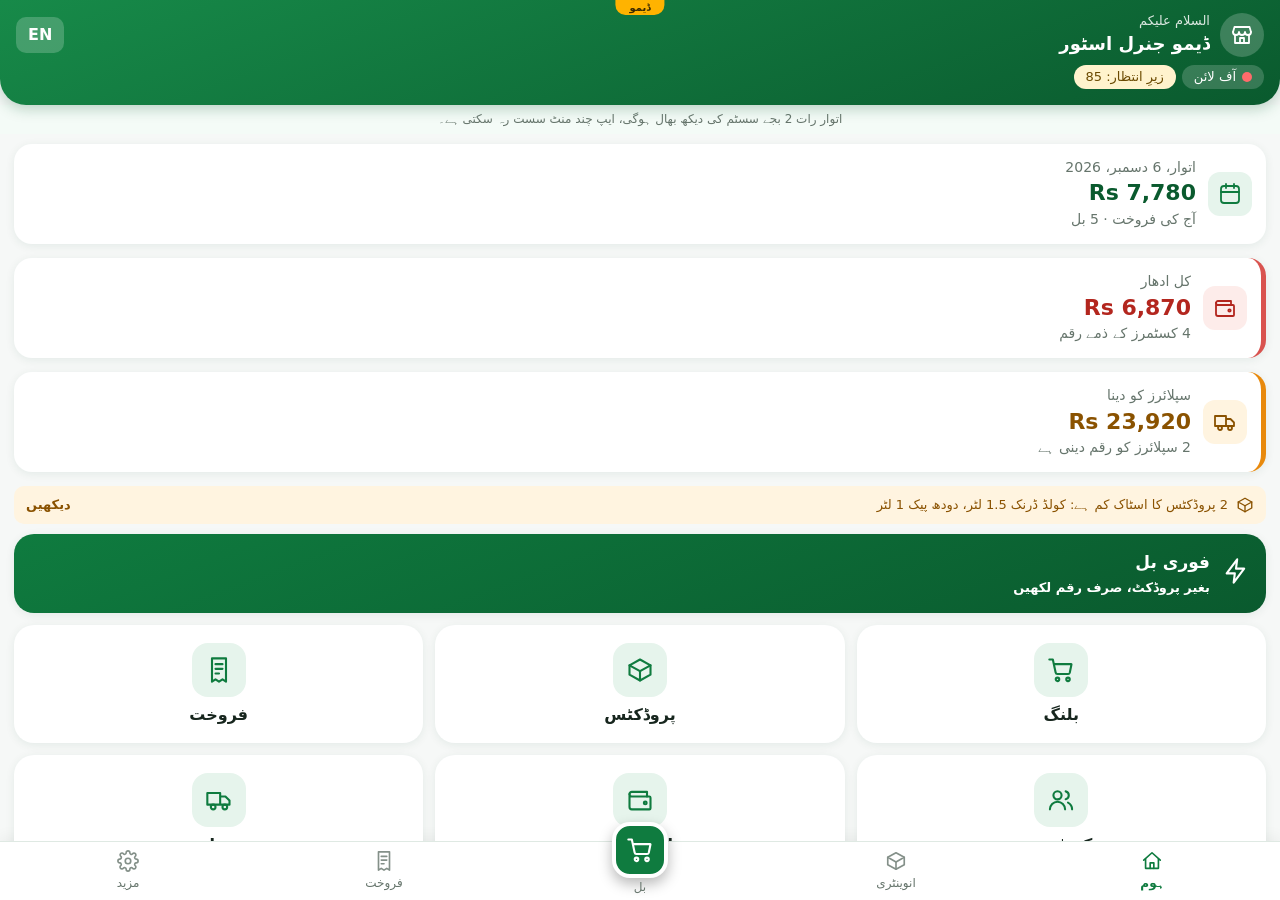
==== Universal-POS-Demo.html @ d466a483 "Upload ZIP files via Universal POS Uploader" ====
<!doctype html>
<html lang="ur" dir="rtl">
<head>
  <meta charset="utf-8">
  <meta name="viewport" content="width=device-width, initial-scale=1, viewport-fit=cover">
  <meta name="theme-color" content="#0f7b3f">
  <title>Universal POS</title>
  <link rel="icon" href="[data-uri]">
  <link rel="apple-touch-icon" href="[data-uri]">
  <style>
:root {
  --g900: #0a5a2e; --g700: #0f7b3f; --g600: #178a49; --g500: #1f9d55; --g200: #cfe9da; --g100: #e6f4ec; --g50: #f4fbf7;
  --text: #17261e; --muted: #66756c; --line: #dfe9e3; --bg: #f6f8f7; --card: #ffffff;
  --warn: #8a5200; --warn-bg: #fff4e0; --err: #b3261e;
  --shadow: 0 2px 10px rgba(15, 80, 45, .08);
}
/* Orange theme: same layout, different palette */
:root[data-theme="orange"] {
  --g900: #8f2d00; --g700: #c23b00; --g600: #d04300; --g500: #ff7a3d; --g200: #ffd2bd; --g100: #ffe9df; --g50: #fff6f1;
  --shadow: 0 2px 10px rgba(180, 60, 0, .10);
}
* { box-sizing: border-box; -webkit-tap-highlight-color: transparent; }
html, body { margin: 0; padding: 0; background: var(--bg); color: var(--text); }
body {
  font-family: system-ui, -apple-system, "Segoe UI", Roboto, "Helvetica Neue", Arial, "Noto Nastaliq Urdu", "Noto Naskh Arabic", sans-serif;
  font-size: 16px; line-height: 1.7; min-height: 100vh;
}
[hidden] { display: none !important; }
button, input, select, textarea { font: inherit; color: inherit; }
input, select, textarea {
  width: 100%; padding: 10px 14px; border: 1.5px solid var(--line); border-radius: 14px; background: #fff; min-height: 48px;
}
input:focus, select:focus, textarea:focus { outline: 0; border-color: var(--g500); box-shadow: 0 0 0 3px var(--g100); }
label { display: block; font-size: 14px; color: var(--muted); margin: 10px 0 4px; }
.btn {
  border: 0; border-radius: 14px; padding: 10px 18px; min-height: 48px; background: var(--g700); color: #fff;
  font-weight: 700; cursor: pointer;
}
.btn:active { background: var(--g900); }
.btn.secondary { background: var(--g100); color: var(--g900); }
.btn.danger { background: #fdecea; color: var(--err); }
.btn.block { width: 100%; }
.btn:disabled { opacity: .5; }
.iconbtn {
  flex: none; width: 48px; height: 48px; border-radius: 14px; border: 1.5px solid var(--line); background: #fff;
  font-size: 20px; cursor: pointer; display: inline-flex; align-items: center; justify-content: center; box-shadow: var(--shadow);
}
.iconbtn.green { background: var(--g700); border-color: var(--g700); color: #fff; }

/* login */
#login { max-width: 420px; margin: 0 auto; padding: 56px 22px; }
#login h1 { color: var(--g900); text-align: center; font-size: 26px; }
.errtext { color: var(--err); font-size: 14px; margin-top: 10px; }

/* shell */
#app { display: flex; flex-direction: column; height: 100vh; height: 100dvh; }
header.top {
  background: linear-gradient(160deg, var(--g600), var(--g900)); color: #fff; padding: 12px 16px 16px;
  border-radius: 0 0 26px 26px; box-shadow: 0 4px 14px rgba(10, 90, 46, .25); position: relative; z-index: 2;
}
.hrow { display: flex; align-items: center; gap: 10px; }
.avatar img { width: 100%; height: 100%; border-radius: 50%; object-fit: cover; display: block; }
.avatar { overflow: hidden; width: 44px; height: 44px; border-radius: 50%; background: rgba(255,255,255,.2); display: flex; align-items: center; justify-content: center; font-size: 22px; flex: none; }
.hinfo { flex: 1; min-width: 0; }
.hello { font-size: 13px; opacity: .85; line-height: 1.4; }
.shop { font-weight: 800; font-size: 18px; overflow: hidden; text-overflow: ellipsis; white-space: nowrap; line-height: 1.5; }
.chips { margin-top: 8px; gap: 6px; flex-wrap: wrap; }
.chip { display: inline-flex; align-items: center; gap: 6px; padding: 1px 12px; border-radius: 999px; font-size: 13px; background: rgba(255,255,255,.18); }
.dot { width: 10px; height: 10px; border-radius: 50%; background: #ff6b6b; display: inline-block; }
.dot.on { background: #7dffa6; }
.chip.pend { background: #fff3cd; color: #6b4a00; }
.chip.fail { background: #fdecea; color: var(--err); }
.langbtn { background: rgba(255,255,255,.2); color: #fff; border: 0; border-radius: 10px; padding: 2px 12px; min-height: 36px; font-weight: 700; }
#syncnote { background: var(--g50); color: var(--muted); font-size: 12px; padding: 4px 16px; text-align: center; }
main { flex: 1; overflow-y: auto; padding: 14px 14px 24px; }

/* bottom nav with raised center button */
nav.bottom { display: flex; align-items: flex-end; background: #fff; border-top: 1px solid var(--line); padding-bottom: env(safe-area-inset-bottom); box-shadow: 0 -4px 14px rgba(0,0,0,.05); }
nav.bottom button { flex: 1; border: 0; background: transparent; padding: 6px 2px 4px; min-height: 58px; color: var(--muted); font-size: 12px; display: flex; flex-direction: column; align-items: center; gap: 0; line-height: 1.5; }
nav.bottom button .ico { line-height: 1; display: flex; align-items: center; justify-content: center; height: 26px; opacity: .8; }
nav.bottom button.active { color: var(--g700); font-weight: 800; }
nav.bottom button.active .ico { opacity: 1; }
nav.bottom button.fab .ico { width: 56px; height: 56px; margin-top: -26px; border-radius: 18px; background: var(--g700); display: flex; align-items: center; justify-content: center; color: #fff; opacity: 1; box-shadow: 0 6px 14px rgba(0,0,0,.28); border: 4px solid #fff; }
nav.bottom button.fab.active .ico { background: var(--g900); }

.card { border-radius: 18px; padding: 12px 14px; margin-bottom: 12px; background: var(--card); box-shadow: var(--shadow); }
.row { display: flex; gap: 8px; align-items: center; }
.row > * { min-width: 0; }
.grow { flex: 1; }
.muted { color: var(--muted); font-size: 14px; }
.price { font-weight: 800; color: var(--g900); }
.warn { background: var(--warn-bg); color: var(--warn); border-radius: 10px; padding: 2px 10px; font-size: 13px; margin-top: 4px; }

/* home */
.today { background: #fff; border-radius: 18px; padding: 12px 14px; box-shadow: var(--shadow); margin: -4px 0 14px; display: flex; align-items: center; gap: 12px; }
.today .cal { width: 44px; height: 44px; border-radius: 12px; background: var(--g100); display: flex; align-items: center; justify-content: center; font-size: 22px; flex: none; }
.today .big { font-size: 22px; font-weight: 800; color: var(--g900); line-height: 1.3; }
.mods { display: grid; grid-template-columns: repeat(2, 1fr); gap: 12px; }
.mod { position: relative; border: 0; background: #fff; border-radius: 20px; padding: 18px 8px 14px; box-shadow: var(--shadow); display: flex; flex-direction: column; align-items: center; gap: 4px; font-weight: 700; color: var(--text); min-height: 112px; }
.mod:active { background: var(--g50); }
.mod .mi { width: 54px; height: 54px; border-radius: 16px; background: var(--g100); display: flex; align-items: center; justify-content: center; font-size: 28px; }
.mod.soon { opacity: .55; }
.mod .soonb { position: absolute; top: 8px; inset-inline-start: 8px; font-size: 11px; background: var(--warn-bg); color: var(--warn); padding: 0 8px; border-radius: 999px; font-weight: 600; }

/* billing: search + product tiles */
.searchbar { display: flex; gap: 8px; margin-bottom: 12px; }
.tiles { display: grid; grid-template-columns: repeat(2, 1fr); gap: 10px; }
@media (min-width: 520px) { .tiles { grid-template-columns: repeat(3, 1fr); } .mods { grid-template-columns: repeat(3, 1fr); } }
.tile { position: relative; background: #fff; border: 2px solid transparent; border-radius: 18px; padding: 12px 12px 10px; box-shadow: var(--shadow); cursor: pointer; min-height: 112px; display: flex; flex-direction: column; gap: 2px; }
.tile.sel { border-color: var(--g500); background: var(--g50); }
.tprice { align-self: flex-start; background: var(--g100); color: var(--g900); font-weight: 800; font-size: 13px; padding: 0 10px; border-radius: 999px; line-height: 1.7; }
.tname { font-weight: 700; margin-top: 4px; line-height: 1.6; word-break: break-word; }
.tstock { font-size: 12px; color: var(--muted); margin-top: auto; }
.tstock.low { color: var(--warn); }
.tstep { display: flex; align-items: center; justify-content: space-between; margin-top: 6px; background: #fff; border-radius: 12px; padding: 2px; }
.tstep button { width: 40px; height: 36px; border: 0; border-radius: 10px; background: var(--g700); color: #fff; font-size: 20px; font-weight: 800; }
.tstep button:last-child { background: #fff; color: var(--g700); border: 1.5px solid var(--g700); }
.tstep span { font-weight: 800; min-width: 28px; text-align: center; }

/* sticky checkout bar */
#billbar { margin: 0 12px 10px; background: var(--g700); color: #fff; border-radius: 18px; padding: 8px 8px 8px 14px; display: flex; align-items: center; gap: 12px; box-shadow: 0 6px 16px rgba(0,0,0,.25); }
#billbar .bb-info { flex: 1; line-height: 1.4; }
#billbar .bb-total { font-size: 20px; font-weight: 800; }
#billbar .btn { background: #fff; color: var(--g900); }

/* checkout sheet */
.line { display: grid; grid-template-columns: 1fr auto; gap: 6px; padding: 10px 0; border-bottom: 1px dashed var(--line); }
.qtybox { display: flex; align-items: center; gap: 4px; }
.qtybox button { width: 40px; height: 40px; border-radius: 12px; border: 0; background: var(--g100); color: var(--g900); font-size: 20px; font-weight: 800; }
.qtybox input { width: 70px; text-align: center; padding: 6px; }
.totals div { display: flex; justify-content: space-between; align-items: center; padding: 3px 0; }
.totals .grand { font-size: 22px; font-weight: 800; color: var(--g900); border-top: 2px solid var(--g700); margin-top: 6px; padding-top: 8px; }

/* lists */
#prod-list .card, #sales-list .card { cursor: pointer; }

/* modal */
#modal { position: fixed; inset: 0; background: rgba(0,0,0,.45); display: flex; align-items: flex-end; justify-content: center; z-index: 50; }
#modal .sheet { background: #fff; width: 100%; max-width: 560px; max-height: 92vh; overflow-y: auto; border-radius: 24px 24px 0 0; padding: 16px 16px 22px; }
#modal h2 { margin: 0 0 6px; font-size: 19px; color: var(--g900); }
#toast { position: fixed; bottom: 90px; left: 50%; transform: translateX(-50%); background: #222; color: #fff; padding: 8px 16px; border-radius: 12px; z-index: 80; max-width: 90%; font-size: 14px; }
video#scanvideo { width: 100%; border-radius: 14px; background: #000; display: block; }
.scanwrap { position: relative; }
.scanframe { position: absolute; inset: 18% 10%; border: 3px solid rgba(255,255,255,.9); border-radius: 14px; box-shadow: 0 0 0 999px rgba(0,0,0,.35); pointer-events: none; overflow: hidden; }
.scanline { position: absolute; left: 0; right: 0; height: 2px; background: #ff3b30; top: 50%; animation: scanmove 1.6s ease-in-out infinite alternate; }
@keyframes scanmove { from { top: 12%; } to { top: 88%; } }

/* receipt */
.receipt { font-family: "Courier New", monospace, sans-serif; font-size: 13px; line-height: 1.5; direction: ltr; text-align: left; border: 1px dashed var(--line); padding: 10px; border-radius: 10px; }
.receipt .c { text-align: center; }
.receipt table { width: 100%; border-collapse: collapse; }
.receipt td { padding: 1px 0; vertical-align: top; }
.receipt td.r { text-align: right; white-space: nowrap; }
.receipt hr { border: 0; border-top: 1px dashed #000; margin: 6px 0; }
#receipt-print { display: none; }
@media print {
  body.printing > *:not(#receipt-print) { display: none !important; }
  body.printing #receipt-print { display: block !important; }
  #receipt-print .receipt { border: 0; padding: 0; width: var(--paper, 58mm); margin: 0; }
  @page { margin: 2mm; }
}

/* ───── SVG icons (replace emoji) ───── */
svg.ic { width: 1.2em; height: 1.2em; fill: none; stroke: currentColor; stroke-width: 1.8; stroke-linecap: round; stroke-linejoin: round; vertical-align: -0.22em; flex: none; }
.avatar svg.ic, .mod .mi svg.ic, .today .cal svg.ic, .iconbtn svg.ic, .udic svg.ic { vertical-align: middle; }
.mod .mi { color: var(--g700); }
.today .cal { color: var(--g700); }
.avatar { color: #fff; }
.iconbtn { color: var(--g900); }
.iconbtn.green { color: #fff; }
.btn svg.ic { vertical-align: -0.28em; }
.btn.lnk { text-decoration: none; display: inline-flex; align-items: center; justify-content: center; gap: 4px; }
.btn.sm { min-height: 34px; padding: 2px 12px; font-size: 14px; display: inline-flex; align-items: center; }
.tstep button { display: flex; align-items: center; justify-content: center; }
.qtybox button { display: flex; align-items: center; justify-content: center; }
.langbtn { cursor: pointer; }

/* ───── Customers & udhaar ───── */
.udcard { background: #fff; border-radius: 18px; padding: 12px 14px; box-shadow: var(--shadow); margin: 0 0 14px; display: flex; align-items: center; gap: 12px; border-inline-start: 5px solid #d9534f; }
.udcard .udic { width: 44px; height: 44px; border-radius: 12px; background: #fdecea; color: var(--err); display: flex; align-items: center; justify-content: center; flex: none; }
.udcard .big { font-size: 22px; font-weight: 800; color: var(--err); line-height: 1.3; }
.custcard { display: flex; align-items: center; gap: 10px; cursor: pointer; }
.custcard:active { background: var(--g50); }
.avatar.sm { width: 40px; height: 40px; background: var(--g600); flex: none; }
.bal { font-weight: 800; font-size: 14px; padding: 1px 12px; border-radius: 999px; white-space: nowrap; }
.bal.owe { background: #fdecea; color: var(--err); }
.bal.adv { background: var(--g100); color: var(--g900); }
.bal.zero { background: #eef1ef; color: var(--muted); font-weight: 600; }
.balbox { display: flex; justify-content: space-between; align-items: center; background: var(--g50); border-radius: 16px; padding: 8px 16px; margin: 10px 0; font-size: 18px; }
.balbox b { font-size: 24px; color: var(--g900); }
.balbox.owe { background: #fdecea; } .balbox.owe b { color: var(--err); }
.lrow { display: flex; align-items: center; gap: 10px; padding: 9px 0; border-bottom: 1px dashed var(--line); }
.lrow[data-sale] { cursor: pointer; }
.lrow .lic { width: 34px; height: 34px; border-radius: 10px; background: var(--g100); color: var(--g900); display: flex; align-items: center; justify-content: center; flex: none; }
.lrow.receipt .lic { background: #e4f6ea; color: #14803d; }
.lrow.charge .lic, .lrow.sale .lic { background: #fdecea; color: var(--err); }
.lrow .lamt { text-align: end; white-space: nowrap; }
.lrow.receipt .lamt b { color: #14803d; }
.lrow.charge .lamt b, .lrow.sale .lamt b { color: var(--err); }
.custrow { display: flex; align-items: center; gap: 10px; background: var(--g50); border: 1.5px solid var(--g200); border-radius: 14px; padding: 6px 10px; margin-bottom: 8px; cursor: pointer; }
.custrow .lic { color: var(--g700); display: flex; }
.owe-t { color: var(--err); font-weight: 700; }

/* demo ribbon */
.demo-ribbon { position: fixed; top: 0; left: 50%; transform: translateX(-50%); z-index: 90; background: #ffb300; color: #3b2a00; font-size: 10px; font-weight: 800; padding: 0 14px; border-radius: 0 0 10px 10px; line-height: 1.5; pointer-events: none; }

/* ───── Purchases & suppliers ───── */
.seg { display: flex; background: var(--g100); border-radius: 14px; padding: 4px; margin-bottom: 12px; gap: 4px; }
.seg button { flex: 1; border: 0; background: transparent; border-radius: 11px; min-height: 42px; font-weight: 700; color: var(--g900); display: flex; align-items: center; justify-content: center; gap: 6px; }
.seg button.on { background: #fff; box-shadow: var(--shadow); color: var(--g700); }
.udcard.pay { border-inline-start-color: #e8890c; }
.udcard.pay .udic { background: var(--warn-bg); color: var(--warn); }
.udcard.pay .big { color: var(--warn); }
.lrow.payment .lic { background: #e4f6ea; color: #14803d; }
.lrow.payment .lamt b { color: #14803d; }
.lrow.purchase .lic { background: #fdecea; color: var(--err); }
.lrow.purchase .lamt b { color: var(--err); }
.lrow[data-pur] { cursor: pointer; }

/* ───── Super Admin ───── */
:root[data-theme="admin"] { --g900: #1c2541; --g700: #2e4a8f; --g600: #3b5cb0; --g500: #4f74d0; --g200: #cdd8f2; --g100: #e5ebfa; --g50: #f3f6fd; --bg: #f4f6fa; --shadow: 0 2px 10px rgba(28, 37, 65, .10); }
:root[data-theme="admin"] header.top { box-shadow: 0 4px 14px rgba(28, 37, 65, .28); }
#sa { display: flex; flex-direction: column; height: 100vh; height: 100dvh; }
.st { display: inline-block; padding: 0 12px; border-radius: 999px; font-size: 13px; font-weight: 800; white-space: nowrap; background: #e4f6ea; color: #14803d; }
.st.trial { background: var(--warn-bg); color: var(--warn); } .st.expired, .st.suspended { background: #fdecea; color: var(--err); } .st.archived { background: #eef1ef; color: var(--muted); }
.sa-chips { display: flex; gap: 6px; overflow-x: auto; margin-bottom: 10px; padding-bottom: 2px; }
.sa-chip { flex: none; border: 1.5px solid var(--line); background: #fff; border-radius: 999px; padding: 0 14px; min-height: 38px; font-weight: 700; color: var(--muted); cursor: pointer; }
.sa-chip.on { background: var(--g700); border-color: var(--g700); color: #fff; }
.sa-stats { display: grid; grid-template-columns: repeat(2, 1fr); gap: 12px; margin-bottom: 14px; }
.sa-kpis { display: grid; grid-template-columns: repeat(3, 1fr); gap: 8px; margin: 10px 0; }
.sa-kpis div { background: var(--g50); border-radius: 14px; padding: 6px 4px; text-align: center; display: flex; flex-direction: column; line-height: 1.5; }
.sa-kpis b { font-size: 17px; color: var(--g900); } .sa-kpis span { font-size: 12px; color: var(--muted); }
.sa-bars { display: flex; align-items: flex-end; gap: 8px; height: 130px; margin-top: 8px; }
.sa-bars > div { flex: 1; display: flex; flex-direction: column; align-items: center; justify-content: flex-end; height: 100%; font-size: 11px; color: var(--muted); line-height: 1.5; }
.sa-bars i { display: block; width: 100%; background: var(--g500); border-radius: 8px 8px 4px 4px; }
.sa-sec { font-weight: 800; color: var(--g900); margin: 2px 0 6px; }

/* ───── Premium receipt / invoice / report print ───── */
.rcwrap { background: #e9edeb; padding: 16px 12px 22px; border-radius: 16px; }
.rc { background: #fff; color: #111; font-size: 13px; line-height: 1.8; padding: 16px 14px 14px; position: relative; box-shadow: 0 6px 18px rgba(0, 0, 0, .14); max-width: 340px; margin: 0 auto; -webkit-print-color-adjust: exact; print-color-adjust: exact; }
.rc::after { content: ""; position: absolute; left: 0; right: 0; bottom: -8px; height: 8px; background: linear-gradient(-45deg, transparent 6px, #fff 0), linear-gradient(45deg, transparent 6px, #fff 0); background-size: 12px 12px; background-position: left bottom; }
.rc .num { direction: ltr; unicode-bidi: isolate; white-space: nowrap; font-variant-numeric: tabular-nums; display: inline-block; }
.rc .hd { text-align: center; } .rc .shopname { font-size: 20px; font-weight: 800; line-height: 1.6; letter-spacing: .2px; }
.rc .sub { font-size: 12px; color: #444; line-height: 1.7; } .rc .sub.c { text-align: center; }
.rc .doc { display: inline-block; margin-top: 6px; padding: 0 16px; border: 1.5px solid #111; border-radius: 999px; font-size: 12px; font-weight: 800; letter-spacing: 1.2px; }
.rc .sep { border: 0; border-top: 1.5px dashed #333; margin: 9px 0; }
.rc .kv { display: flex; justify-content: space-between; gap: 10px; align-items: baseline; } .rc .kv span { color: #444; } .rc .meta .kv { font-size: 12px; }
.rc .it { display: flex; justify-content: space-between; gap: 10px; margin-top: 4px; } .rc .it .n { font-weight: 700; line-height: 1.8; }
.rc .q { font-size: 12px; color: #555; margin-bottom: 2px; }
.rc .grand { display: flex; justify-content: space-between; align-items: center; border: 2px solid #111; border-radius: 8px; padding: 2px 12px; margin: 8px 0; font-size: 19px; font-weight: 800; background: #f3f3f3; }
.rc .dueline b { color: #b3261e; }
.rc .stampwrap { text-align: center; margin: 10px 0 2px; }
.rc .stamp { display: inline-block; padding: 0 18px; border: 2.5px solid; border-radius: 8px; font-weight: 800; letter-spacing: 1.5px; transform: rotate(-3deg); font-size: 15px; }
.rc .stamp.paid { color: #14803d; } .rc .stamp.owe { color: #b3261e; }
.rc .thanks { text-align: center; font-weight: 700; margin-top: 8px; } .rc .pw { color: #888; font-size: 10px; margin-top: 2px; letter-spacing: .4px; }
/* A4 invoice / report */
.rc.a4 { max-width: none; font-size: 14px; padding: 22px 20px; border-top: 7px solid var(--g700); }
.rc.a4 .hd { display: flex; justify-content: space-between; align-items: flex-start; gap: 16px; text-align: start; }
.rc.a4 .shopname { font-size: 26px; } .rc.a4 .doc { background: var(--g700); color: #fff; border: 0; padding: 4px 18px; font-size: 14px; }
.rc.a4 .sep { border-top: 1px solid #d5dbd8; }
.rc.a4 .meta { display: grid; grid-template-columns: repeat(auto-fit, minmax(190px, 1fr)); gap: 0 26px; }
.rc.a4 .rt { width: 100%; border-collapse: collapse; margin: 10px 0; }
.rc.a4 .rt th { background: var(--g900); color: #fff; padding: 4px 10px; font-weight: 700; text-align: start; font-size: 13px; }
.rc.a4 .rt td { padding: 4px 10px; border-bottom: 1px solid #e3e8e5; }
.rc.a4 .rt tr.strong td { font-weight: 800; background: #f4f6f5; } .rc.a4 .rt tr.grandrow td { background: var(--g700); color: #fff; font-size: 16px; }
.rc.a4 .rt td.num:last-child, .rc.a4 .rt th:last-child { text-align: end; }
.rc.a4 .sumbox { width: 46%; margin-inline-start: auto; } .rc.a4 .sec { font-weight: 800; color: var(--g900); margin-top: 14px; font-size: 15px; }
@media print {
  #receipt-print .rc { box-shadow: none; max-width: none; width: var(--paper, 58mm); margin: 0; padding: 0 1mm; }
  #receipt-print .rc.a4 { width: 100%; padding: 4mm 0 0; } #receipt-print .rc::after { display: none; }
}
.rc td.num, .rc th.num { display: table-cell; }
.rc.a4 .sumbox { min-width: 250px; }
.totals .grand.neg { color: var(--err); border-top-color: var(--err); }

/* In-app help (help.js) */
/* Settings sections (collapsible) */
.sset { background: var(--card); border: 1px solid var(--line); border-radius: 16px; margin-bottom: 10px; overflow: hidden; }
.sset summary { padding: 14px 16px; font-weight: 700; cursor: pointer; list-style: none; min-height: 52px; display: flex; align-items: center; gap: 10px; }
.sset summary::-webkit-details-marker { display: none; }
.sset summary::after { content: '▾'; color: var(--muted, #6b7280); transition: transform .15s; }
.sset[open] summary { border-bottom: 1px solid var(--line); color: var(--g700); }
.sset[open] summary::after { transform: rotate(180deg); }
.sset .sbody { padding: 6px 16px 14px; }
.help details { background: var(--card); border: 1px solid var(--line); border-radius: 14px; margin-bottom: 8px; overflow: hidden; }
.help summary { padding: 13px 14px; font-weight: 700; cursor: pointer; list-style: none; min-height: 44px; display: flex; align-items: center; }
.help summary::-webkit-details-marker { display: none; }
.help details[open] summary { border-bottom: 1px solid var(--line); color: var(--g700); }
.help ul { margin: 0; padding: 10px 28px 12px 16px; line-height: 1.8; font-size: 15px; }
.help li { margin-bottom: 6px; }

/* password field with show/hide eye */
.pwwrap { position: relative; }
.pwwrap input { padding-right: 48px; }
.pwwrap .eye { position: absolute; right: 4px; top: 0; bottom: 0; width: 44px; display: flex; align-items: center; justify-content: center;
  background: none; border: 0; color: var(--muted, #6b7280); cursor: pointer; padding: 0; min-height: 0; }

/* Bill verification QR (verification only) */
.rc .qrbox { text-align: center; margin: 0 auto 6px; line-height: 1.5; }
.rc .qrbox .qrsvg { display: block; margin: 0 auto; width: 120px; height: 120px; max-width: 100%; }
.rc .qrcap { font-size: 11px; font-weight: 700; } .rc .qrcode { font-size: 11px; letter-spacing: 1px; font-weight: 800; }
.rc .qrnote { font-size: 10px; color: #666; }
.rc.a4 .hd .hi { flex: 1; } .rc.a4 .hd .doc { align-self: flex-start; margin-top: 0; }
.rc.a4 .qrbox { flex: none; margin: 0; } .rc.a4 .qrbox .qrsvg { width: 104px; height: 104px; }
@media print {
  #receipt-print .rc .qrbox .qrsvg { width: calc(var(--paper, 58mm) * .5); height: calc(var(--paper, 58mm) * .5); }
  #receipt-print .rc.a4 .qrbox .qrsvg { width: 28mm; height: 28mm; }
  #receipt-print .rc .qrnote { color: #000; }
}

/* Bill verification result */
.vres { border-radius: 14px; padding: 14px; text-align: center; line-height: 1.7; border: 2px solid; }
.vres b { display: block; font-size: 17px; }
.vres.ok { background: #e7f6ec; border-color: #2e9e5b; color: #17632f; }
.vres.bad { background: #fdeaea; border-color: #d64545; color: #9b1c1c; }
.vres.warn { background: #fff4de; border-color: #e0a030; color: #8a5a00; }

/* Legal */
.legal { line-height: 1.9; font-size: 15px; } .legal h4 { margin: 14px 0 4px; color: var(--g900); } .legal p { margin: 0 0 6px; white-space: pre-line; }
#terms-gate { position: fixed; inset: 0; z-index: 40; background: var(--bg, #f4f7f5); overflow-y: auto; display: flex; justify-content: center; padding: 18px 14px; }
#terms-gate .tg-card { width: 100%; max-width: 520px; height: fit-content; background: #fff; border-radius: 20px; padding: 18px; box-shadow: var(--shadow); }
#terms-gate h2 { margin: 0 0 6px; color: var(--g900); }

/* Contact us / support inbox (Stage 8) */
textarea { min-height: 110px; resize: vertical; line-height: 1.7; }
nav.bottom button { position: relative; }
.tbadge { display: inline-block; background: var(--err); color: #fff; font-size: 12px; font-weight: 800; min-width: 20px; height: 20px; line-height: 20px; padding: 0 6px; border-radius: 999px; text-align: center; margin-inline-start: 8px; font-style: normal; }
.tbadge.abs { position: absolute; top: 2px; inset-inline-end: calc(50% - 30px); margin: 0; }
.ct-thread { display: flex; flex-direction: column; gap: 8px; margin: 10px 0; max-height: 46vh; overflow-y: auto; padding: 2px; }
.ct-msg { max-width: 86%; padding: 8px 12px; border-radius: 14px; white-space: pre-wrap; word-break: break-word; background: #fff; border: 1px solid var(--line); align-self: flex-start; }
.ct-msg.me { background: var(--g100); border-color: var(--g200); align-self: flex-end; }
.ct-msg small { display: block; color: var(--muted); font-size: 11px; line-height: 1.5; margin-bottom: 2px; }

.iconbtn { position: relative; }
.pmgrid { display: grid; grid-template-columns: 1fr 1fr; gap: 8px; }

.tile.oos { opacity: .5; }
.line { grid-template-columns: minmax(0, 1fr) auto; }
.line .sa-chips { max-width: 100%; }

/* Quick Bill */
.qbhome { width: 100%; display: flex; align-items: center; gap: 12px; border: 0; border-radius: 20px; padding: 14px 16px; margin-bottom: 12px; background: linear-gradient(160deg, var(--g700), var(--g900)); color: #fff; font: inherit; font-weight: 800; font-size: 17px; cursor: pointer; box-shadow: var(--shadow); text-align: start; }
.qbhome small { display: block; font-weight: 600; font-size: 13px; }
.qbamt { font-size: 28px; font-weight: 800; text-align: center; }
.qbline { display: flex; align-items: center; gap: 8px; padding: 6px 0; border-bottom: 1px solid var(--line); }

</style>
</head>
<body>
  <div id="boot" style="padding:40px;text-align:center;color:#0f7b3f">…</div>

  <section id="login" hidden>
    <h1 id="login-title"></h1>
    <form id="login-form" autocomplete="on">
      <label id="lbl-email" for="in-email"></label>
      <input id="in-email" type="tel" inputmode="tel" pattern="[0-9۰-۹٠-٩+ \-]*" name="username" autocomplete="username" autocapitalize="none" autocorrect="off" spellcheck="false" required dir="ltr" placeholder="03001234567">
      <label id="lbl-pass" for="in-pass"></label>
      <div class="pwwrap"><input id="in-pass" type="password" name="password" autocomplete="current-password" autocapitalize="none" autocorrect="off" spellcheck="false" required dir="ltr"><button type="button" class="eye" data-eye="in-pass" aria-label="show/hide password"></button></div>
      <div style="margin-top:16px"><button class="btn block" id="btn-login" type="submit"></button></div>
      <div class="errtext" id="login-err" role="alert" aria-live="assertive" hidden></div>
    </form>
    <div style="text-align:center;margin-top:14px"><a href="#" id="lnk-forgot" style="color:var(--g700);font-weight:700"></a></div>
    <div id="shop-choice" hidden></div>
  </section>

  <div id="app" hidden>
    <header class="top">
      <div class="hrow">
        <div class="avatar" id="hdr-avatar"></div>
        <div class="hinfo"><div class="hello" id="hdr-hello"></div><div class="shop" id="hdr-shop"></div></div>
        <button class="langbtn" id="btn-lang" type="button">EN</button>
      </div>
      <div class="hrow chips">
        <span class="chip" id="chip-net"><span class="dot" id="net-dot"></span><span id="net-text"></span></span>
        <span class="chip pend" id="chip-pend" hidden></span>
        <span class="chip fail" id="chip-fail" hidden></span>
      </div>
    </header>
    <div id="syncnote"></div>
    <main>
      <section id="view-home"></section>
      <section id="view-bill" hidden></section>
      <section id="view-products" hidden></section>
      <section id="view-sales" hidden></section>
      <section id="view-customers" hidden></section>
      <section id="view-purchases" hidden></section>
      <section id="view-expenses" hidden></section>
      <section id="view-reports" hidden></section>
      <section id="view-settings" hidden></section>
    </main>
    <div id="billbar" hidden></div>
    <nav class="bottom" id="nav"></nav>
  </div>

  <div id="sa" hidden></div>

  <div id="modal" hidden><div class="sheet" id="sheet"></div></div>
  <div id="toast" hidden></div>
  <div id="receipt-print"></div>
<script>
// ── demo/dexie-shim.js
// Minimal in-browser stand-in for Dexie (IndexedDB wrapper), used ONLY by the standalone demo file so it runs
// with no internet and no library download. It implements just the calls the app makes. Data lives in memory
// and is mirrored to localStorage, so it survives closing the page. The real app keeps using real Dexie.
(function () {
  const clone = v => (typeof structuredClone === 'function' ? structuredClone(v) : JSON.parse(JSON.stringify(v)));
  const cmp = (a, b) => {
    if (Array.isArray(a) || Array.isArray(b)) {
      a = [].concat(a); b = [].concat(b);
      for (let i = 0; i < Math.min(a.length, b.length); i++) { const c = cmp(a[i], b[i]); if (c) return c; }
      return a.length - b.length;
    }
    if (typeof a === typeof b) return a < b ? -1 : a > b ? 1 : 0;
    return typeof a === 'number' ? -1 : 1;
  };
  const STORE = 'pos_demo_data_v1';

  class Coll {
    constructor(items, o = {}) { this.items = items; this.o = { filters: [], rev: false, off: 0, lim: Infinity, ...o }; }
    _with(p) { return new Coll(this.items, { ...this.o, ...p }); }
    reverse() { return this._with({ rev: !this.o.rev }); }
    filter(fn) { return this._with({ filters: [...this.o.filters, fn] }); }
    offset(n) { return this._with({ off: n }); }
    limit(n) { return this._with({ lim: n }); }
    _run() {
      let a = this.o.rev ? this.items.slice().reverse() : this.items.slice();
      for (const f of this.o.filters) a = a.filter(f);
      return a.slice(this.o.off, this.o.lim === Infinity ? undefined : this.o.off + this.o.lim);
    }
    async toArray() { return this._run().map(clone); }
    async first() { const r = this._with({ lim: 1 })._run(); return r.length ? clone(r[0]) : undefined; }
    async count() { return this._run().length; }
    async each(fn) { for (const r of this._run()) fn(clone(r)); }
  }

  class Where {
    constructor(table, idx) { this.t = table; this.idx = idx; }
    _key(row) {
      const i = this.idx;
      if (i[0] === '[') {
        const k = i.slice(1, -1).split('+').map(p => row[p]);
        return k.some(v => v == null) ? null : k;
      }
      return row[i] == null ? null : row[i];
    }
    _coll(pred) {
      const pk = this.t.pk;
      const arr = [];
      for (const row of this.t.rows.values()) { const k = this._key(row); if (k !== null && pred(k)) arr.push([k, row]); }
      arr.sort((x, y) => cmp(x[0], y[0]) || cmp(x[1][pk], y[1][pk]));
      return new Coll(arr.map(x => x[1]));
    }
    equals(v) { return this._coll(k => cmp(k, v) === 0); }
    between(lo, hi, incLo = true, incHi = false) {
      return this._coll(k => { const a = cmp(k, lo), b = cmp(k, hi); return (incLo ? a >= 0 : a > 0) && (incHi ? b <= 0 : b < 0); });
    }
  }

  class Table {
    constructor(db, name, spec) {
      this.db = db; this.name = name; this.rows = new Map(); this.counter = 0;
      const first = spec.split(',')[0].trim();
      this.auto = first.startsWith('++'); this.pk = first.replace('++', '');
    }
    _sorted() { return [...this.rows.values()].sort((a, b) => cmp(a[this.pk], b[this.pk])); }
    where(idx) { return new Where(this, idx); }
    async get(k) { const r = this.rows.get(k); return r ? clone(r) : undefined; }
    async bulkGet(ks) { return ks.map(k => { const r = this.rows.get(k); return r ? clone(r) : undefined; }); }
    async put(o) { const r = clone(o); this.rows.set(r[this.pk], r); this.db._dirty(); return r[this.pk]; }
    async add(o) {
      const r = clone(o);
      if (this.auto && r[this.pk] == null) r[this.pk] = ++this.counter;
      else if (this.rows.has(r[this.pk])) throw new Error('Key already exists: ' + r[this.pk]);
      this.rows.set(r[this.pk], r); this.db._dirty(); return r[this.pk];
    }
    async delete(k) { this.rows.delete(k); this.db._dirty(); }
    async count() { return this.rows.size; }
    offset(n) { return new Coll(this._sorted()).offset(n); }
    limit(n) { return new Coll(this._sorted()).limit(n); }
    toArray() { return new Coll(this._sorted()).toArray(); }
  }

  class Dexie {
    constructor(name) { this.name = name; this._t = {}; this._timer = null; }
    version() { return { stores: spec => { for (const n in spec) { this._t[n] = new Table(this, n, spec[n]); this[n] = this._t[n]; } return this; } }; }
    table(n) { return this._t[n]; }
    async open() {
      try {
        const raw = localStorage.getItem(STORE);
        if (raw) {
          const d = JSON.parse(raw);
          for (const n in d.tables) if (this._t[n]) { this._t[n].rows = new Map(d.tables[n].map(r => [r[this._t[n].pk], r])); this._t[n].counter = d.counters[n] || 0; }
        }
      } catch (e) { /* storage blocked: demo still works until the page is closed */ }
      return this;
    }
    _dirty() {
      clearTimeout(this._timer);
      this._timer = setTimeout(() => {
        try {
          const tables = {}, counters = {};
          for (const n in this._t) { tables[n] = [...this._t[n].rows.values()]; counters[n] = this._t[n].counter; }
          localStorage.setItem(STORE, JSON.stringify({ tables, counters }));
        } catch (e) {}
      }, 150);
    }
    async transaction(mode, ...args) {
      const fn = args.pop();
      const tabs = args.filter(a => a instanceof Table);
      const snap = tabs.map(t => [t, new Map(t.rows), t.counter]);
      try { return await fn(); }
      catch (e) { for (const [t, rows, c] of snap) { t.rows = rows; t.counter = c; } throw e; }
    }
  }
  window.Dexie = Dexie;
})();

</script>
<script>
// ── icons.js
// Universal POS — SVG icon set (replaces all emoji). 24x24 grid, stroke style, colour follows the text colour.
// Usage in templates: ${ic('cart')}  or  ${ic('cart', 28)} for a fixed pixel size.
const ICONS = {
  key: '<circle cx="8" cy="15" r="4"/><path d="M10.8 12.2L20 3M16 7l3 3M14 9l2 2"/>',
  eye: '<path d="M1 12s4-7 11-7 11 7 11 7-4 7-11 7S1 12 1 12z"/><circle cx="12" cy="12" r="3"/>',
  eyeoff: '<path d="M17.9 17.9A10.9 10.9 0 0112 19C5 19 1 12 1 12a18.5 18.5 0 015.1-5.9M9.9 5.1A10.4 10.4 0 0112 5c7 0 11 7 11 7a18.5 18.5 0 01-2.2 3.2M14.1 14.1a3 3 0 11-4.2-4.2"/><path d="M1 1l22 22"/>',
  store: '<path d="M3 9l1.5-5h15L21 9"/><path d="M3 9a3 3 0 006 0 3 3 0 006 0 3 3 0 006 0"/><path d="M5 12v8h14v-8"/><path d="M10 20v-5h4v5"/>',
  home: '<path d="M3 11l9-8 9 8"/><path d="M5 10v10h14V10"/><path d="M10 20v-6h4v6"/>',
  box: '<path d="M21 8l-9-5-9 5 9 5 9-5z"/><path d="M3 8v8l9 5 9-5V8"/><path d="M12 13v8"/>',
  cart: '<circle cx="9" cy="20" r="1.5"/><circle cx="18" cy="20" r="1.5"/><path d="M2 3h3l2.4 11.2a1.5 1.5 0 001.5 1.2h9.1a1.5 1.5 0 001.5-1.1L21 7H6"/>',
  receipt: '<path d="M6 2h12v20l-3-2-3 2-3-2-3 2z"/><path d="M9 7h6M9 11h6M9 15h3"/>',
  bolt: '<path d="M13 2L4 14h7l-1 8 9-12h-7z"/>',
  settings: '<circle cx="12" cy="12" r="3"/><path d="M19.4 15a1.7 1.7 0 00.3 1.9l.1.1a2 2 0 11-2.8 2.8l-.1-.1a1.7 1.7 0 00-1.9-.3 1.7 1.7 0 00-1 1.5V21a2 2 0 11-4 0v-.1a1.7 1.7 0 00-1.1-1.5 1.7 1.7 0 00-1.9.3l-.1.1a2 2 0 11-2.8-2.8l.1-.1a1.7 1.7 0 00.3-1.9 1.7 1.7 0 00-1.5-1H3a2 2 0 110-4h.1a1.7 1.7 0 001.5-1.1 1.7 1.7 0 00-.3-1.9l-.1-.1a2 2 0 112.8-2.8l.1.1a1.7 1.7 0 001.9.3h0a1.7 1.7 0 001-1.5V3a2 2 0 114 0v.1a1.7 1.7 0 001 1.5h0a1.7 1.7 0 001.9-.3l.1-.1a2 2 0 112.8 2.8l-.1.1a1.7 1.7 0 00-.3 1.9v0a1.7 1.7 0 001.5 1H21a2 2 0 110 4h-.1a1.7 1.7 0 00-1.5 1z"/>',
  calendar: '<rect x="3" y="4" width="18" height="17" rx="3"/><path d="M8 2v4M16 2v4M3 10h18"/>',
  scan: '<path d="M4 8V6a2 2 0 012-2h2M16 4h2a2 2 0 012 2v2M20 16v2a2 2 0 01-2 2h-2M8 20H6a2 2 0 01-2-2v-2"/><path d="M7 12h10"/>',
  plus: '<path d="M12 5v14M5 12h14"/>',
  minus: '<path d="M5 12h14"/>',
  x: '<path d="M6 6l12 12M18 6L6 18"/>',
  check: '<path d="M5 12.5l4.5 4.5L19 7.5"/>',
  clock: '<circle cx="12" cy="12" r="9"/><path d="M12 7v5l3 2"/>',
  users: '<circle cx="9" cy="8" r="3.5"/><path d="M2.5 20a6.5 6.5 0 0113 0"/><path d="M16 4.6a3.5 3.5 0 010 6.8M18 14.2a6.5 6.5 0 013.5 5.8"/>',
  user: '<circle cx="12" cy="8" r="4"/><path d="M4 21a8 8 0 0116 0"/>',
  wallet: '<path d="M3 7a2 2 0 012-2h13v4"/><path d="M3 7v11a2 2 0 002 2h15a1 1 0 001-1v-9a1 1 0 00-1-1H5a2 2 0 01-2-2"/><circle cx="16.5" cy="14.5" r="1.2"/>',
  truck: '<path d="M2 6h11v10H2zM13 9h4.5L21 12.5V16h-8z"/><circle cx="7" cy="18" r="2"/><circle cx="17" cy="18" r="2"/>',
  chart: '<path d="M4 20V4"/><path d="M4 20h16"/><rect x="7.5" y="11" width="3" height="6" rx=".6"/><rect x="12.5" y="7" width="3" height="10" rx=".6"/><rect x="17.5" y="13" width="2.5" height="4" rx=".6"/>',
  phone: '<path d="M5 3h4l2 5-2.5 1.5a11 11 0 006 6L16 13l5 2v4a2 2 0 01-2 2A16 16 0 013 5a2 2 0 012-2z"/>',
  chat: '<path d="M21 12a8.5 8.5 0 01-12.3 7.6L3 21l1.4-5.5A8.5 8.5 0 1121 12z"/><path d="M8.5 10.5h7M8.5 14h4"/>',
  trash: '<path d="M4 7h16M10 11v6M14 11v6"/><path d="M6 7l1 13a1 1 0 001 1h8a1 1 0 001-1l1-13M9 7V4h6v3"/>',
  edit: '<path d="M4 20h4L19 9a2.8 2.8 0 00-4-4L4 16z"/><path d="M13.5 6.5l4 4"/>',
  search: '<circle cx="11" cy="11" r="7"/><path d="M20 20l-4-4"/>',
  down: '<path d="M12 4v13M6 12l6 6 6-6"/><path d="M5 21h14"/>',
  up: '<path d="M12 20V7M6 12l6-6 6 6"/><path d="M5 3h14"/>',
  back: '<path d="M15 5l-7 7 7 7"/>',
  alert: '<path d="M12 3l10 18H2z"/><path d="M12 10v5M12 18h.01"/>',
  wifi: '<path d="M2 9a15 15 0 0120 0M5 12.5a10.5 10.5 0 0114 0M8.5 16a5.5 5.5 0 017 0"/><path d="M12 19.5h.01"/>',
  book: '<path d="M4 4h6a3 3 0 013 3v13a2 2 0 00-2-2H4z"/><path d="M20 4h-6a3 3 0 00-3 3v13a2 2 0 012-2h7z"/>',
  print: '<path d="M7 9V3h10v6"/><rect x="3" y="9" width="18" height="8" rx="2"/><path d="M7 14h10v7H7z"/>',
  download: '<path d="M12 4v11M7 11l5 5 5-5M5 20h14"/>',
  logout: '<path d="M9 4H5a2 2 0 00-2 2v12a2 2 0 002 2h4M16 8l4 4-4 4M20 12H9"/>'
};

function ic(name, size) {
  const p = ICONS[name] || '';
  const s = size ? ` style="width:${size}px;height:${size}px"` : '';
  return `<svg class="ic" viewBox="0 0 24 24" aria-hidden="true"${s}>${p}</svg>`;
}

</script>
<script>
// ── i18n.js
// Urdu-first translations. Urdu = default (RTL); English = LTR.
const I18N = {
  ur: {
    app_name: 'یونیورسل پی او ایس',
    tab_home: 'ہوم', tab_inventory: 'انوینٹری', tab_sale: 'بل', tab_more: 'مزید', greeting: 'السلام علیکم',
    today_sales: 'آج کی فروخت', bills_n: 'بل', checkout: 'چیک آؤٹ', soon: 'جلد',
    mod_customers: 'کسٹمرز', mod_expenses: 'اخراجات', mod_purchases: 'خریداری', mod_reports: 'رپورٹس', items_n: 'آئٹمز',
    quick_add: 'نئی پروڈکٹ شامل کریں',
    phone: 'موبائل نمبر', bad_phone: 'درست موبائل نمبر لکھیں (مثلاً 03001234567)', password: 'پاس ورڈ', login: 'لاگ اِن',
    login_need_online: 'پہلی بار لاگ اِن کے لیے انٹرنیٹ ضروری ہے',
    login_failed: 'لاگ اِن ناکام: موبائل نمبر یا پاس ورڈ چیک کریں',
    no_shop: 'اس اکاؤنٹ کے ساتھ کوئی دکان منسلک نہیں',
    choose_shop: 'دکان منتخب کریں',
    lib_missing: 'ضروری لائبریری لوڈ نہیں ہوئی۔ ایک بار انٹرنیٹ کے ساتھ ایپ کھولیں',
    logout: 'لاگ آؤٹ',
    logout_confirm: 'لاگ آؤٹ کریں؟ فون میں محفوظ ریکارڈ ختم نہیں ہوں گے۔',
    tab_bill: 'بلنگ', tab_products: 'پروڈکٹس', tab_sales: 'فروخت', tab_settings: 'سیٹنگز',
    online: 'آن لائن', offline: 'آف لائن', pending: 'زیرِ انتظار',
    sync_note: 'تمام ریکارڈ پہلے فون میں محفوظ ہوتے ہیں، انٹرنیٹ آنے پر خود بخود سنک ہو جاتے ہیں۔',
    shop_name: 'دکان کا نام', set_sec_account: 'اکاؤنٹ', set_sec_billing: 'بلنگ اور ٹیکس', set_sec_receipt: 'رسید', set_sec_look: 'زبان اور رنگ', set_sec_data: 'سنک اور ڈیٹا', return_items: 'آئٹم واپسی', returned_total: 'واپس شدہ رقم', refund_cash: 'گاہک کو لوٹائے', ret_none: 'واپس ہونے والی مقدار لکھیں', ret_confirm: 'یہ آئٹمز اسٹاک میں واپس جائیں گے اور بل کی رقم کم ہو جائے گی۔ جاری رکھیں؟', void_sale: 'بل منسوخ کریں (واپسی)', sale_void: 'منسوخ شدہ بل', void_confirm: 'یہ بل منسوخ ہوگا، مال اسٹاک میں واپس آئے گا اور حساب سے نکل جائے گا۔ جاری رکھیں؟', void_reason: 'منسوخی کی وجہ (اختیاری)', sub_days: 'سبسکرپشن {n} دن میں ختم ہو رہی ہے، تجدید کروائیں', sub_expired: 'سبسکرپشن ختم ہو چکی ہے', cf_review: 'ٹکراؤ دیکھیں', cf_local: 'فون', cf_server: 'سرور', cf_keep_server: 'سرور والا رکھیں', cf_keep_local: 'فون والا رکھیں', cf_none: 'کوئی ٹکراؤ نہیں', import_data: 'بیک اپ سے ڈیٹا بحال کریں', import_bad: 'یہ درست بیک اپ فائل نہیں', import_done: '{n} ریکارڈ بحال ہوئے', change_pw: 'پاس ورڈ بدلیں', new_password: 'نیا پاس ورڈ (کم از کم 6)', pw_short: 'پاس ورڈ کم از کم 6 حروف کا ہو', logout_unsynced: 'ابھی {n} ریکارڈ سرور پر نہیں پہنچے۔ وہ اس فون میں محفوظ ہیں اور انٹرنیٹ پر سنک ہو جائیں گے۔ پھر بھی لاگ آؤٹ کریں؟', my_phone: 'لاگ اِن موبائل نمبر بدلیں', cur_password: 'موجودہ پاس ورڈ', phone_confirm: 'آئندہ اسی نئے نمبر سے لاگ اِن ہوگا:', sync_title: 'سنک', sync_now: 'ابھی سنک کریں', sync_retry: 'ناکام دوبارہ بھیجیں', sync_running: 'سنک ہو رہا ہے…', sync_ok: 'آخری سنک', sync_idle: 'ابھی سنک نہیں ہوا', sync_error: 'سنک میں خرابی', sync_auth: 'دوبارہ لاگ اِن کریں', sync_failed_n: 'ناکام', sync_conflicts: 'ٹکراؤ (سرور کا ورژن رکھا گیا)',
    search_ph: 'نام یا بارکوڈ لکھیں', scan: 'اسکین', scan_unsupported: 'اس فون پر کیمرا اسکین دستیاب نہیں',
    no_results: 'کوئی پروڈکٹ نہیں ملی', cart_empty: 'بل خالی ہے',
    subtotal: 'ذیلی کل', discount: 'رعایت', tax: 'ٹیکس', total: 'کل رقم',
    paid: 'وصول رقم', balance: 'باقی', change: 'واپسی',
    complete_sale: 'بل مکمل کریں', new_sale: 'نیا بل', print: 'پرنٹ', close: 'بند کریں',
    qty: 'مقدار', price: 'قیمت', stock: 'اسٹاک', stock_warn: 'اسٹاک کم یا ختم ہے (بل پھر بھی بن سکتا ہے)',
    add_product: 'نئی پروڈکٹ', edit_product: 'پروڈکٹ میں ترمیم',
    name: 'نام', name_ur: 'اردو نام', barcode: 'بارکوڈ', unit: 'اکائی',
    cost: 'خرید قیمت', sale_price: 'فروخت قیمت', min_stock: 'کم از کم اسٹاک',
    opening_stock: 'ابتدائی اسٹاک', stock_adjust: 'اسٹاک میں کمی/اضافہ (+/-)', adjust_note: 'وجہ',
    save: 'محفوظ کریں', cancel: 'منسوخ', delete: 'حذف', confirm_delete: 'یہ پروڈکٹ حذف کریں؟ پرانی فروخت کا ریکارڈ محفوظ رہے گا۔',
    saved: 'محفوظ ہو گیا', more: 'مزید', no_products: 'ابھی کوئی پروڈکٹ نہیں', read_only: 'پروڈکٹ صرف مالک یا مینیجر بدل سکتا ہے',
    sales_hist: 'فروخت کی تاریخ', invoice: 'بل نمبر', no_sales: 'ابھی کوئی فروخت نہیں',
    receipt: 'رسید', thanks: 'شکریہ', items: 'آئٹمز',
    language: 'زبان', theme: 'رنگ', theme_green: 'سبز', theme_orange: 'نارنجی', tax_rate: 'ٹیکس فیصد', cashier_discount: 'کیشیئر رعایت دے سکتا ہے',
    cashier_price: 'کیشیئر قیمت بدل سکتا ہے', receipt_header: 'رسید کا اوپر کا متن',
    receipt_footer: 'رسید کا نیچے کا متن', paper_width: 'کاغذ کی چوڑائی',
    export_data: 'ڈیٹا ایکسپورٹ (JSON)', device_id: 'ڈیوائس ID', shop: 'دکان', role: 'کردار',
    owner: 'مالک', manager: 'مینیجر', cashier: 'کیشیئر', owner_only: 'یہ سیٹنگ صرف مالک بدل سکتا ہے',
    err_generic: 'کچھ غلط ہو گیا', yes: 'ہاں', cash: 'نقد',
    customers: 'کسٹمرز', add_customer: 'نیا کسٹمر', edit_customer: 'کسٹمر میں ترمیم', cust_search: 'نام یا نمبر لکھیں',
    no_customers: 'ابھی کوئی کسٹمر نہیں', total_udhaar: 'کل ادھار', udhaar: 'ادھار', owes_n: 'کسٹمرز کے ذمے رقم',
    address: 'پتہ', note: 'نوٹ', opening_balance: 'پرانا ادھار (شروع کا)', advance: 'ایڈوانس', clear: 'صاف',
    receive_payment: 'وصولی', add_udhaar: 'ادھار درج کریں', amount: 'رقم', receive_title: 'رقم وصول کریں', charge_title: 'ادھار درج کریں',
    call: 'کال', remind: 'یاد دہانی', ledger: 'کھاتہ', no_ledger: 'ابھی کوئی لین دین نہیں',
    l_opening: 'پرانا ادھار', l_sale: 'بل', l_receipt: 'وصولی', l_charge: 'ادھار', running: 'باقی',
    pick_customer: 'کسٹمر منتخب کریں', walk_in: 'عام گاہک', change_customer: 'بدلیں', need_customer: 'ادھار کے لیے کسٹمر منتخب کریں',
    cust_balance_now: 'کسٹمر کا کل ادھار', bad_amount: 'درست رقم لکھیں', cannot_delete_bal: 'جب تک ادھار باقی ہے کسٹمر حذف نہیں ہو سکتا',
    confirm_delete_cust: 'یہ کسٹمر حذف کریں؟ پرانے بل محفوظ رہیں گے۔', credit_sale: 'ادھار بل', customer: 'کسٹمر', demo_badge: 'ڈیمو',
    purchases: 'خریداری', suppliers: 'سپلائرز', add_supplier: 'نیا سپلائر', edit_supplier: 'سپلائر میں ترمیم', no_suppliers: 'ابھی کوئی سپلائر نہیں',
    new_purchase: 'نئی خریداری', no_purchases: 'ابھی کوئی خریداری نہیں', total_payable: 'سپلائرز کو دینا', owed_n: 'سپلائرز کو رقم دینی ہے', payable: 'قابلِ ادائیگی',
    pay_supplier: 'ادائیگی', add_payable: 'رقم درج کریں', pay_title: 'سپلائر کو ادائیگی', payable_title: 'سپلائر کی رقم درج کریں', supplier_balance_now: 'سپلائر کو کل دینا',
    pick_supplier: 'سپلائر منتخب کریں', no_supplier: 'بغیر سپلائر', supplier: 'سپلائر', l_purchase: 'خریداری', l_payment: 'ادائیگی',
    cost_each: 'خرید قیمت', update_cost: 'پروڈکٹ کی خرید قیمت اپڈیٹ کریں', add_items: 'پروڈکٹ تلاش کر کے شامل کریں', save_purchase: 'خریداری محفوظ کریں',
    need_supplier: 'ادھار خریداری کے لیے سپلائر منتخب کریں', need_items: 'کم از کم ایک پروڈکٹ شامل کریں', paid_now: 'ادا کی گئی رقم', purchase_detail: 'خریداری کی تفصیل',
    cannot_delete_sup: 'جب تک رقم باقی ہے سپلائر حذف نہیں ہو سکتا', confirm_delete_sup: 'یہ سپلائر حذف کریں؟ پرانی خریداری محفوظ رہے گی۔', owner_mgr_only: 'خریداری صرف مالک یا مینیجر کر سکتا ہے',
    remind_msg: 'السلام علیکم {name}، {shop} میں آپ کا Rs {amt} ادھار باقی ہے۔ مہربانی کر کے ادا کر دیں۔ شکریہ'
  },
  en: {
    app_name: 'Universal POS',
    tab_home: 'Home', tab_inventory: 'Inventory', tab_sale: 'Sale', tab_more: 'More', greeting: 'Hello',
    today_sales: "Today's sales", bills_n: 'bills', checkout: 'Checkout', soon: 'Soon',
    mod_customers: 'Customers', mod_expenses: 'Expenses', mod_purchases: 'Purchases', mod_reports: 'Reports', items_n: 'items',
    quick_add: 'Add product',
    phone: 'Mobile number', bad_phone: 'Enter a valid mobile number (e.g. 03001234567)', password: 'Password', login: 'Log in',
    login_need_online: 'Internet is required for the first login',
    login_failed: 'Login failed: check mobile number or password',
    no_shop: 'No shop is linked to this account',
    choose_shop: 'Choose a shop',
    lib_missing: 'A required library did not load. Open the app once with internet',
    logout: 'Log out',
    logout_confirm: 'Log out? Records saved on this phone are not deleted.',
    tab_bill: 'Billing', tab_products: 'Products', tab_sales: 'Sales', tab_settings: 'Settings',
    online: 'Online', offline: 'Offline', pending: 'Pending',
    sync_note: 'All records are saved on this phone first and sync automatically when the internet is back.',
    shop_name: 'Shop name', set_sec_account: 'Account', set_sec_billing: 'Billing & tax', set_sec_receipt: 'Receipt', set_sec_look: 'Language & colour', set_sec_data: 'Sync & data', return_items: 'Return items', returned_total: 'Returned amount', refund_cash: 'Refunded to customer', ret_none: 'Enter a quantity to return', ret_confirm: 'These items go back to stock and the bill total is reduced. Continue?', void_sale: 'Cancel bill (return)', sale_void: 'Cancelled bill', void_confirm: 'This bill will be cancelled, items go back to stock and it is removed from the accounts. Continue?', void_reason: 'Reason (optional)', sub_days: 'Subscription ends in {n} days — please renew', sub_expired: 'Subscription has expired', cf_review: 'Review conflicts', cf_local: 'Phone', cf_server: 'Server', cf_keep_server: 'Keep server version', cf_keep_local: 'Keep phone version', cf_none: 'No conflicts', import_data: 'Restore data from backup', import_bad: 'Not a valid backup file', import_done: '{n} records restored', change_pw: 'Change password', new_password: 'New password (min 6)', pw_short: 'Password must be at least 6 characters', logout_unsynced: '{n} records have not reached the server yet. They are safe on this phone and will sync when online. Log out anyway?', my_phone: 'Change login mobile number', cur_password: 'Current password', phone_confirm: 'From now on you will log in with:', sync_title: 'Sync', sync_now: 'Sync now', sync_retry: 'Retry failed', sync_running: 'Syncing…', sync_ok: 'Last sync', sync_idle: 'Not synced yet', sync_error: 'Sync error', sync_auth: 'Please log in again', sync_failed_n: 'Failed', sync_conflicts: 'Conflicts (server version kept)',
    search_ph: 'Type name or barcode', scan: 'Scan', scan_unsupported: 'Camera scanning is not available on this phone',
    no_results: 'No product found', cart_empty: 'Bill is empty',
    subtotal: 'Subtotal', discount: 'Discount', tax: 'Tax', total: 'Total',
    paid: 'Received', balance: 'Balance', change: 'Change',
    complete_sale: 'Complete sale', new_sale: 'New sale', print: 'Print', close: 'Close',
    qty: 'Qty', price: 'Price', stock: 'Stock', stock_warn: 'Stock is low or zero (the sale is still allowed)',
    add_product: 'New product', edit_product: 'Edit product',
    name: 'Name', name_ur: 'Urdu name', barcode: 'Barcode', unit: 'Unit',
    cost: 'Cost price', sale_price: 'Sale price', min_stock: 'Minimum stock',
    opening_stock: 'Opening stock', stock_adjust: 'Stock change (+/-)', adjust_note: 'Reason',
    save: 'Save', cancel: 'Cancel', delete: 'Delete', confirm_delete: 'Delete this product? Past sales stay on record.',
    saved: 'Saved', more: 'More', no_products: 'No products yet', read_only: 'Only the owner or a manager can change products',
    sales_hist: 'Sales history', invoice: 'Invoice', no_sales: 'No sales yet',
    receipt: 'Receipt', thanks: 'Thank you', items: 'Items',
    language: 'Language', theme: 'Colour', theme_green: 'Green', theme_orange: 'Orange', tax_rate: 'Tax %', cashier_discount: 'Cashier can give discounts',
    cashier_price: 'Cashier can change prices', receipt_header: 'Receipt header text',
    receipt_footer: 'Receipt footer text', paper_width: 'Paper width',
    export_data: 'Export data (JSON)', device_id: 'Device ID', shop: 'Shop', role: 'Role',
    owner: 'Owner', manager: 'Manager', cashier: 'Cashier', owner_only: 'Only the owner can change this setting',
    err_generic: 'Something went wrong', yes: 'Yes', cash: 'Cash',
    customers: 'Customers', add_customer: 'New customer', edit_customer: 'Edit customer', cust_search: 'Type name or number',
    no_customers: 'No customers yet', total_udhaar: 'Total credit due', udhaar: 'Credit', owes_n: 'customers owe money',
    address: 'Address', note: 'Note', opening_balance: 'Old credit (opening)', advance: 'Advance', clear: 'Clear',
    receive_payment: 'Receive', add_udhaar: 'Add credit', amount: 'Amount', receive_title: 'Receive payment', charge_title: 'Add credit entry',
    call: 'Call', remind: 'Remind', ledger: 'Ledger', no_ledger: 'No transactions yet',
    l_opening: 'Opening credit', l_sale: 'Bill', l_receipt: 'Payment', l_charge: 'Credit', running: 'Balance',
    pick_customer: 'Choose customer', walk_in: 'Walk-in customer', change_customer: 'Change', need_customer: 'Choose a customer for credit sales',
    cust_balance_now: 'Customer total due', bad_amount: 'Enter a valid amount', cannot_delete_bal: 'A customer with a balance cannot be deleted',
    confirm_delete_cust: 'Delete this customer? Past bills stay on record.', credit_sale: 'Credit bill', customer: 'Customer', demo_badge: 'DEMO',
    purchases: 'Purchases', suppliers: 'Suppliers', add_supplier: 'New supplier', edit_supplier: 'Edit supplier', no_suppliers: 'No suppliers yet',
    new_purchase: 'New purchase', no_purchases: 'No purchases yet', total_payable: 'Owed to suppliers', owed_n: 'suppliers to be paid', payable: 'Payable',
    pay_supplier: 'Pay', add_payable: 'Add amount', pay_title: 'Pay supplier', payable_title: 'Add amount owed to supplier', supplier_balance_now: 'Total owed to supplier',
    pick_supplier: 'Choose supplier', no_supplier: 'No supplier', supplier: 'Supplier', l_purchase: 'Purchase', l_payment: 'Payment',
    cost_each: 'Cost price', update_cost: 'Update product cost price', add_items: 'Search a product to add', save_purchase: 'Save purchase',
    need_supplier: 'Choose a supplier for a credit purchase', need_items: 'Add at least one product', paid_now: 'Amount paid', purchase_detail: 'Purchase details',
    cannot_delete_sup: 'A supplier with a balance cannot be deleted', confirm_delete_sup: 'Delete this supplier? Past purchases stay on record.', owner_mgr_only: 'Only the owner or a manager can do purchases',
    remind_msg: 'Hello {name}, you have Rs {amt} due at {shop}. Please pay when you can. Thank you'
  }
};

let LANG = 'ur';
function t(key) { return (I18N[LANG] && I18N[LANG][key]) || I18N.en[key] || key; }
function setLang(l) {
  LANG = l === 'en' ? 'en' : 'ur';
  document.documentElement.lang = LANG;
  document.documentElement.dir = LANG === 'ur' ? 'rtl' : 'ltr';
}

// Removing a cancelled bill from the sales history
Object.assign(I18N.ur, { del_void_sale: 'منسوخ شدہ بل ہمیشہ کے لیے حذف کریں', del_void_confirm: 'یہ منسوخ شدہ بل فروخت کی تاریخ سے ہٹا دیا جائے گا۔ اسٹاک پہلے ہی واپس آ چکا ہے۔ جاری رکھیں؟' });
Object.assign(I18N.en, { del_void_sale: 'Delete this cancelled bill', del_void_confirm: 'This cancelled bill will be removed from the sales history. Stock was already put back. Continue?' });

</script>
<script>
// ── db.js
// Universal POS — local database (Dexie / IndexedDB). Stage 2.
// Requires Dexie (loaded before this file).

const db = new Dexie('universal_pos');

// First entry is the primary key (UUID string). [shop_id+x] compound indexes keep queries per shop.
db.version(1).stores({
  categories:      'id, [shop_id+name], sync_status, updated_at',
  products:        'id, [shop_id+barcode], [shop_id+name], [shop_id+category_id], sync_status, updated_at',
  customers:       'id, [shop_id+name], [shop_id+phone], sync_status, updated_at',
  suppliers:       'id, [shop_id+name], sync_status, updated_at',
  sales:           'id, [shop_id+created_at], [shop_id+invoice_no], [shop_id+customer_id], sync_status',
  sale_items:      'id, [shop_id+sale_id], [shop_id+product_id], sync_status',
  purchases:       'id, [shop_id+created_at], [shop_id+supplier_id], sync_status',
  purchase_items:  'id, [shop_id+purchase_id], [shop_id+product_id], sync_status',
  payments:        'id, [shop_id+created_at], [shop_id+party_id], sync_status',
  expenses:        'id, [shop_id+created_at], sync_status',
  stock_movements: 'id, [shop_id+product_id], [shop_id+created_at], sync_status',
  sync_queue:      '++seq, record_id, table_name, status, next_retry_at, [status+seq]',
  sync_logs:       '++id, at, level',
  conflicts:       'id, shop_id, table_name, record_id, resolved_at',
  app_settings:    'key'
});

// Stage: shared catalog (read-only, local only — NOT in BUSINESS_TABLES, never synced)
db.version(2).stores({
  catalog_items: 'id, type, [type+cat]'
});

const BUSINESS_TABLES = ['categories','products','customers','suppliers','sales','sale_items',
  'purchases','purchase_items','payments','expenses','stock_movements'];

// ───────── Helpers ─────────

function uuid() {
  if (crypto.randomUUID) return crypto.randomUUID();
  const b = crypto.getRandomValues(new Uint8Array(16));
  b[6] = (b[6] & 0x0f) | 0x40; b[8] = (b[8] & 0x3f) | 0x80;
  const h = [...b].map(x => x.toString(16).padStart(2, '0')).join('');
  return `${h.slice(0,8)}-${h.slice(8,12)}-${h.slice(12,16)}-${h.slice(16,20)}-${h.slice(20)}`;
}

function round2(n) { return Math.round((n + Number.EPSILON) * 100) / 100; }
function round3(n) { return Math.round((n + Number.EPSILON) * 1000) / 1000; }

async function getSetting(key, fallback = null) {
  const row = await db.app_settings.get(key);
  return row ? row.value : fallback;
}
async function setSetting(key, value) { await db.app_settings.put({ key, value }); }
async function delSetting(key) { await db.app_settings.delete(key); }

async function getDeviceId() {
  let id = await getSetting('device_id');
  if (!id) { id = uuid(); await setSetting('device_id', id); }
  return id;
}

// Build a business record with all required base fields.
// NOTE: reads app_settings, so any transaction that calls this must include db.app_settings.
async function newRecord(data) {
  const now = new Date().toISOString();
  const shop_id = await getSetting('shop_id');
  if (!shop_id) throw new Error('No shop selected');
  return {
    id: uuid(),
    shop_id,
    device_id: await getDeviceId(),
    created_at: now,
    updated_at: now,
    version: 1,
    sync_status: 'pending',
    ...data
  };
}

// Queue entry for the sync engine (Stage 3). Call inside the same transaction as the record write.
function enqueue(table, record, op = 'insert') {
  return db.sync_queue.add({
    table_name: table,
    record_id: record.id,
    shop_id: record.shop_id,
    op,
    base_version: op === 'update' ? record.version - 1 : 0,
    status: 'pending',
    attempts: 0,
    next_retry_at: 0,
    created_at: new Date().toISOString()
  });
}

async function logSync(level, message, detail = null) {
  await db.sync_logs.add({ at: new Date().toISOString(), level, message, detail });
}

// Invoice number = 6 chars of device id + local counter. Must run inside a transaction with app_settings.
async function nextInvoiceNo() {
  const dev = (await getDeviceId()).replace(/-/g, '').slice(0, 6).toUpperCase();
  const n = (await getSetting('invoice_counter', 0)) + 1;
  await setSetting('invoice_counter', n);
  return `${dev}-${String(n).padStart(6, '0')}`;
}

// ───────── Sales ─────────
// sale:  { customer_id, discount, tax_rate, paid, payment_method, created_by }
// items: [{ product_id, product_name, qty, unit_price, cost_price }]
// Everything is written in ONE transaction: a crash can never leave a half-saved sale.
async function saveSale(sale, items) {
  if (!items || !items.length) throw new Error('Cart is empty');
  for (const it of items) {
    if (!(it.qty > 0)) throw new Error('Invalid quantity');
    if (!(it.unit_price >= 0)) throw new Error('Invalid price');
    if (it.unit_factor != null && !(Number(it.unit_factor) > 0)) throw new Error('Invalid unit');
  }
  const lineAmt = it => (it.line_total != null ? round2(it.line_total) : round2(it.qty * it.unit_price));   // line_total is set when sold "by amount" (e.g. Rs 100 of a Rs 1200/kg item)
  const subtotal = round2(items.reduce((s, it) => s + lineAmt(it), 0));
  const discount = round2(sale.discount || 0);
  if (discount < 0 || discount > subtotal) throw new Error('Invalid discount');
  const tax = round2((subtotal - discount) * (sale.tax_rate || 0) / 100);
  const total = round2(subtotal - discount + tax);
  const paid = round2(sale.paid == null ? total : sale.paid);
  if (paid < 0) throw new Error('Invalid paid amount');

  return db.transaction('rw',
    db.sales, db.sale_items, db.stock_movements, db.sync_queue, db.app_settings, async () => {
      const saleRec = await newRecord({
        invoice_no: await nextInvoiceNo(),
        customer_id: sale.customer_id || null,
        subtotal, discount, tax, total, paid,
        payment_method: sale.payment_method || 'cash',
        pay_split: sale.pay_split || null,
        edited_from: sale.edited_from || null, edited_from_no: sale.edited_from_no || null,
        status: 'completed',
        created_by: sale.created_by || null
      });
      await db.sales.add(saleRec);
      await enqueue('sales', saleRec);

      for (const it of items) {
        const itemRec = await newRecord({
          sale_id: saleRec.id,
          product_id: it.product_id,
          product_name: it.product_name,
          qty: round3(it.qty),
          unit_name: it.unit_name || null,
          unit_factor: unitFactor(it),
          unit_price: round2(it.unit_price),
          cost_price: round2(it.cost_price || 0),
          discount: round2(it.item_discount || 0),
          line_total: lineAmt(it),
          ...(it.quick ? { quick: true } : {})          // Quick Bill line: no real product, stock is never touched
        });
        await db.sale_items.add(itemRec);
        await enqueue('sale_items', itemRec);
        if (it.quick) continue;

        const mv = await newRecord({
          product_id: it.product_id,
          qty_change: -round3(Math.abs(it.qty) * unitFactor(it)),
          reason: 'sale', ref_type: 'sale', ref_id: saleRec.id
        });
        await db.stock_movements.add(mv);
        await enqueue('stock_movements', mv);
      }
      return saleRec;
    });
}

// Cancel a sale (bill return): the sale stays for history with status 'void', stock is put back through
// reverse stock movements (ledger), and the customer's balance / reports ignore it automatically.
async function voidSale(saleId, reason = '', opts = {}) {
  return db.transaction('rw', db.sales, db.sale_items, db.stock_movements, db.sync_queue, db.app_settings, async () => {
    const sale = await db.sales.get(saleId);
    if (!sale) throw new Error('Sale not found');
    if (sale.status === 'void') throw new Error('Already cancelled');
    const now = new Date().toISOString();
    const rec = { ...sale, status: 'void', void_reason: (reason || '').trim() || null, voided_at: now,
                  refunded: opts.edited ? (sale.refunded || 0) : round2((sale.refunded || 0) + (sale.paid || 0)),   // a bill replaced by its corrected copy hands back no cash
                  version: sale.version + 1, updated_at: now, sync_status: 'pending' };
    await db.sales.put(rec); await enqueue('sales', rec, 'update');
    const items = await db.sale_items.where('[shop_id+sale_id]').equals([sale.shop_id, saleId]).toArray();
    for (const it of items) {
      if (it.quick) continue;                     // Quick Bill line: there is no stock to put back
      const mv = await newRecord({ product_id: it.product_id, qty_change: round3(Math.abs(it.qty) * unitFactor(it)),
                                   reason: 'sale_void', ref_type: 'sale', ref_id: saleId });
      await db.stock_movements.add(mv); await enqueue('stock_movements', mv);
    }
    return rec;
  });
}

// Partial return: lines = [{ item_id, qty }]. Reduces the sale line, the sale totals (discount/tax scaled in proportion),
// puts stock back (ledger) and reduces `paid` only by what must be refunded (credit part is just removed from the udhaar).
async function returnSaleItems(saleId, lines, reason = '') {
  lines = (lines || []).filter(l => l.qty > 0);
  if (!lines.length) throw new Error('Nothing to return');
  return db.transaction('rw', db.sales, db.sale_items, db.stock_movements, db.sync_queue, db.app_settings, async () => {
    const sale = await db.sales.get(saleId);
    if (!sale) throw new Error('Sale not found');
    if (sale.status === 'void') throw new Error('Already cancelled');
    const items = await db.sale_items.where('[shop_id+sale_id]').equals([sale.shop_id, saleId]).toArray();
    const byId = Object.fromEntries(items.map(i => [i.id, i]));
    const now = new Date().toISOString();
    let value = 0;
    for (const l of lines) {
      const it = byId[l.item_id]; if (!it) throw new Error('Item not found');
      const q = round3(l.qty);
      if (q > it.qty + 1e-9) throw new Error('Return quantity is more than sold');
      const amount = q >= it.qty - 1e-9 ? round2(it.line_total) : round2(q * it.unit_price);   // full return of a "by amount" line gives back exactly what was charged
      value = round2(value + amount);
      const upd = { ...it, qty: round3(it.qty - q), returned_qty: round3((it.returned_qty || 0) + q),
                    line_total: round2(it.line_total - amount), version: it.version + 1, updated_at: now, sync_status: 'pending' };
      await db.sale_items.put(upd); await enqueue('sale_items', upd, 'update');
      byId[it.id] = upd;
      if (it.quick) continue;                     // Quick Bill line: there is no stock to put back
      const mv = await newRecord({ product_id: it.product_id, qty_change: round3(q * unitFactor(it)), reason: 'sale_return', ref_type: 'sale', ref_id: saleId });
      await db.stock_movements.add(mv); await enqueue('stock_movements', mv);
    }
    const ratio = sale.subtotal > 0 ? value / sale.subtotal : 1;
    const subtotal = round2(sale.subtotal - value);
    const discount = round2(sale.discount * (1 - ratio));
    const tax = round2(sale.tax * (1 - ratio));
    const total = round2(subtotal - discount + tax);
    const paid = round2(Math.min(sale.paid, total));
    const allGone = Object.values(byId).every(i => i.qty <= 0);
    const rec = { ...sale, subtotal, discount, tax, total, paid,
                  returned_total: round2((sale.returned_total || 0) + (sale.total - total)),
                  refunded: round2((sale.refunded || 0) + (sale.paid - paid)),
                  status: allGone ? 'void' : sale.status, void_reason: allGone ? ((reason || '').trim() || 'full return') : sale.void_reason,
                  note_return: (reason || '').trim() || sale.note_return || null,
                  version: sale.version + 1, updated_at: now, sync_status: 'pending' };
    await db.sales.put(rec); await enqueue('sales', rec, 'update');
    return rec;
  });
}

async function getSaleWithItems(saleId) {
  const sale = await db.sales.get(saleId);
  if (!sale) return null;
  const items = await db.sale_items.where('[shop_id+sale_id]').equals([sale.shop_id, saleId]).toArray();
  return { sale, items };
}

function listSales(shopId, page = 0, pageSize = 30) {
  return db.sales.where('[shop_id+created_at]')
    .between([shopId, ''], [shopId, '￿'])
    .reverse().filter(s => !s.deleted_at).offset(page * pageSize).limit(pageSize).toArray();
}

// Remove a CANCELLED bill from the sales history. Only a bill that is already void can be removed.
// It is a soft delete (deleted_at) so it syncs to the server and disappears on every phone.
// Stock was already put back when the bill was cancelled, so nothing else changes; reports keep counting
// the cash that was refunded for it.
async function deleteVoidSale(saleId) {
  return db.transaction('rw', db.sales, db.sale_items, db.sync_queue, db.app_settings, async () => {
    const sale = await db.sales.get(saleId);
    if (!sale) throw new Error('Sale not found');
    if (sale.status !== 'void') throw new Error('Only a cancelled bill can be removed');
    if (sale.deleted_at) return sale;
    const now = new Date().toISOString();
    const rec = { ...sale, deleted_at: now, version: sale.version + 1, updated_at: now, sync_status: 'pending' };
    await db.sales.put(rec); await enqueue('sales', rec, 'update');
    const items = await db.sale_items.where('[shop_id+sale_id]').equals([sale.shop_id, saleId]).toArray();
    for (const it of items) {
      const upd = { ...it, deleted_at: now, version: it.version + 1, updated_at: now, sync_status: 'pending' };
      await db.sale_items.put(upd); await enqueue('sale_items', upd, 'update');
    }
    return rec;
  });
}

// ───────── Products & stock ─────────

// Stock = sum of append-only movements (the source of truth).
async function getStock(shopId, productId) {
  let total = 0;
  await db.stock_movements.where('[shop_id+product_id]').equals([shopId, productId])
    .each(m => { total += m.qty_change; });
  return round3(total);
}

async function getStocks(shopId, productIds) {
  const arr = await Promise.all(productIds.map(id => getStock(shopId, id)));
  const map = {};
  productIds.forEach((id, i) => { map[id] = arr[i]; });
  return map;
}

function findByBarcode(shopId, barcode) {
  return db.products.where('[shop_id+barcode]').equals([shopId, barcode])
    .filter(p => !p.deleted_at && p.is_active !== false).first();
}

function productMatcher(q) {
  const s = (q || '').trim().toLowerCase();
  return p => {
    if (p.deleted_at || p.is_active === false) return false;
    if (!s) return true;
    return (p.name || '').toLowerCase().includes(s) ||
           (p.name_ur || '').toLowerCase().includes(s) ||
           (p.sku || '').toLowerCase().includes(s) ||
           (p.barcode || '') === s;
  };
}

// Offline search: walks the name index and stops as soon as `limit` matches are found.
function searchProducts(shopId, q, limit = 20) {
  return db.products.where('[shop_id+name]').between([shopId, ''], [shopId, '￿'])
    .filter(productMatcher(q)).limit(limit).toArray();
}

function listProducts(shopId, q, page = 0, pageSize = 30) {
  return db.products.where('[shop_id+name]').between([shopId, ''], [shopId, '￿'])
    .filter(productMatcher(q)).offset(page * pageSize).limit(pageSize).toArray();
}

// Extra selling units of a product: [{ name, factor, price|null }]. factor = how many BASE units one of this unit holds
// (carton = 12 pcs -> factor 12). Stock is always kept in the base unit (product.unit).
function normalizeUnits(list, baseUnit) {
  const seen = new Set([String(baseUnit || '').trim().toLowerCase()]), out = [];
  for (const u of Array.isArray(list) ? list : []) {
    const name = String((u && u.name) || '').trim(), factor = round3(Number(u && u.factor));
    if (!name || !(factor > 0) || !isFinite(factor) || seen.has(name.toLowerCase())) continue;
    seen.add(name.toLowerCase());
    const price = u.price === '' || u.price == null ? null : round2(Number(u.price));
    out.push({ name, factor, price: price != null && isFinite(price) && price >= 0 ? price : null });
    if (out.length >= 4) break;
  }
  return out;
}
const unitFactor = it => (Number(it && it.unit_factor) > 0 ? Number(it.unit_factor) : 1);

// Create or update a product. opts: { openingStock, adjust, adjustNote }
async function saveProduct(data, opts = {}) {
  const name = (data.name || '').trim();
  if (!name) throw new Error('Name required');
  const fields = {
    name,
    name_ur: (data.name_ur || '').trim() || null,
    barcode: (data.barcode || '').trim() || null,
    sku: (data.sku || '').trim() || null,
    unit: (data.unit || 'pcs').trim() || 'pcs',
    cost_price: round2(Number(data.cost_price) || 0),
    sale_price: round2(Number(data.sale_price) || 0),
    min_stock: round3(Number(data.min_stock) || 0),
    is_active: data.is_active !== false
  };
  if (data.variant_group) { fields.variant_group = data.variant_group; fields.variant_label = String(data.variant_label || '').trim() || null; }
  if (data.units !== undefined) fields.units = normalizeUnits(data.units, fields.unit);   // undefined = keep what the product has
  if (fields.sale_price < 0 || fields.cost_price < 0) throw new Error('Invalid price');

  return db.transaction('rw', db.products, db.stock_movements, db.sync_queue, db.app_settings, async () => {
    let rec;
    if (data.id) {
      const old = await db.products.get(data.id);
      if (!old) throw new Error('Product not found');
      rec = { ...old, ...fields, version: old.version + 1,
              updated_at: new Date().toISOString(), sync_status: 'pending' };
      await db.products.put(rec);
      await enqueue('products', rec, 'update');
    } else {
      rec = await newRecord({ category_id: null, deleted_at: null, units: [], ...fields });
      await db.products.add(rec);
      await enqueue('products', rec, 'insert');
    }
    const qty = data.id ? Number(opts.adjust) : Number(opts.openingStock);
    if (qty && isFinite(qty)) {
      const mv = await newRecord({
        product_id: rec.id, qty_change: round3(qty),
        reason: data.id ? 'adjustment' : 'opening', ref_type: 'product', ref_id: rec.id,
        note: opts.adjustNote || null
      });
      await db.stock_movements.add(mv);
      await enqueue('stock_movements', mv);
    }
    return rec;
  });
}

// Soft delete only: the record stays for history and sync.
async function softDeleteProduct(id) {
  return db.transaction('rw', db.products, db.sync_queue, async () => {
    const old = await db.products.get(id);
    if (!old) return;
    const rec = { ...old, deleted_at: new Date().toISOString(), version: old.version + 1,
                  updated_at: new Date().toISOString(), sync_status: 'pending' };
    await db.products.put(rec);
    await enqueue('products', rec, 'update');
  });
}

// Totals for a time range (e.g. today) without loading every sale into memory.
async function salesSummary(shopId, fromIso, toIso) {
  let count = 0, total = 0;
  await db.sales.where('[shop_id+created_at]').between([shopId, fromIso], [shopId, toIso])
    .each(s => { if (s.status !== 'void') { count++; total += s.total; } });
  return { count, total: round2(total) };
}

// ───────── Customers & credit (udhaar) ─────────
// Balance a customer owes = opening balance
//   + Σ unpaid part of each completed sale (total − paid, never negative)
//   + Σ manual "charge" entries
//   − Σ "receipt" entries (money received later).
// Nothing is stored as a running total: it is always computed from the records, so it can never drift.

function customerMatcher(q) {
  const s = (q || '').trim().toLowerCase();
  return c => {
    if (c.deleted_at) return false;
    if (!s) return true;
    return (c.name || '').toLowerCase().includes(s) || (c.phone || '').includes(s);
  };
}

function listCustomers(shopId, q, page = 0, pageSize = 30) {
  return db.customers.where('[shop_id+name]').between([shopId, ''], [shopId, '￿'])
    .filter(customerMatcher(q)).offset(page * pageSize).limit(pageSize).toArray();
}

async function saveCustomer(data) {
  const name = (data.name || '').trim();
  if (!name) throw new Error('Name required');
  const fields = {
    name,
    phone: (data.phone || '').replace(/[^\d+]/g, '') || null,
    address: (data.address || '').trim() || null,
    note: (data.note || '').trim() || null
  };
  if (data.opening_balance !== undefined) fields.opening_balance = round2(Number(data.opening_balance) || 0);
  return db.transaction('rw', db.customers, db.sync_queue, db.app_settings, async () => {
    let rec;
    if (data.id) {
      const old = await db.customers.get(data.id);
      if (!old) throw new Error('Customer not found');
      rec = { ...old, ...fields, version: old.version + 1, updated_at: new Date().toISOString(), sync_status: 'pending' };
      await db.customers.put(rec);
      await enqueue('customers', rec, 'update');
    } else {
      rec = await newRecord({ opening_balance: 0, deleted_at: null, ...fields });
      await db.customers.add(rec);
      await enqueue('customers', rec, 'insert');
    }
    return rec;
  });
}

async function getCustomerBalance(shopId, customerId) {
  const c = await db.customers.get(customerId);
  let bal = c ? (c.opening_balance || 0) : 0;
  await db.sales.where('[shop_id+customer_id]').equals([shopId, customerId])
    .each(s => { if (s.status !== 'void') bal += Math.max(0, round2(s.total - s.paid)); });
  await db.payments.where('[shop_id+party_id]').equals([shopId, customerId])
    .each(p => { if (p.party_type === 'customer' && !p.voided) bal += p.kind === 'charge' ? p.amount : -p.amount; });
  return round2(bal);
}

async function getCustomerBalances(shopId, ids) {
  const arr = await Promise.all(ids.map(id => getCustomerBalance(shopId, id)));
  const map = {};
  ids.forEach((id, i) => { map[id] = arr[i]; });
  return map;
}

// Total udhaar across the shop (only customers who owe money are counted).
async function creditSummary(shopId) {
  const all = await db.customers.where('[shop_id+name]').between([shopId, ''], [shopId, '￿'])
    .filter(c => !c.deleted_at).toArray();
  const bals = await getCustomerBalances(shopId, all.map(c => c.id));
  let total = 0, count = 0;
  for (const id in bals) if (bals[id] > 0) { total += bals[id]; count++; }
  return { total: round2(total), count, customers: all.length };
}

// kind: 'receipt' (customer paid us) | 'charge' (add udhaar manually, e.g. an old paper-ledger entry)
async function addCustomerPayment(customerId, amount, kind = 'receipt', note = '', method = 'cash') {
  amount = round2(Number(amount));
  if (!(amount > 0)) throw new Error('Invalid amount');
  if (!['receipt', 'charge'].includes(kind)) throw new Error('Invalid kind');
  return db.transaction('rw', db.payments, db.sync_queue, db.app_settings, async () => {
    const rec = await newRecord({
      party_type: 'customer', party_id: customerId, kind, amount,
      method, note: (note || '').trim() || null, voided: false
    });
    await db.payments.add(rec);
    await enqueue('payments', rec);
    return rec;
  });
}

// Soft delete: refused while the customer still owes money (or is owed), so no udhaar is ever lost by accident.
async function softDeleteCustomer(shopId, id) {
  const bal = await getCustomerBalance(shopId, id);
  if (bal !== 0) throw new Error('BALANCE_NOT_ZERO');
  return db.transaction('rw', db.customers, db.sync_queue, async () => {
    const old = await db.customers.get(id);
    if (!old) return;
    const rec = { ...old, deleted_at: new Date().toISOString(), version: old.version + 1,
                  updated_at: new Date().toISOString(), sync_status: 'pending' };
    await db.customers.put(rec);
    await enqueue('customers', rec, 'update');
  });
}

// Full ledger, oldest → newest with a running balance. The caller reverses/slices for display.
async function getCustomerLedger(shopId, customerId) {
  const c = await db.customers.get(customerId);
  const rows = [];
  const open = c ? (c.opening_balance || 0) : 0;
  if (open) rows.push({ type: 'opening', at: c.created_at, delta: open });
  await db.sales.where('[shop_id+customer_id]').equals([shopId, customerId]).each(s => {
    if (s.status === 'void') return;
    rows.push({ type: 'sale', at: s.created_at, delta: Math.max(0, round2(s.total - s.paid)), total: s.total, paid: s.paid, ref: s.invoice_no, id: s.id });
  });
  await db.payments.where('[shop_id+party_id]').equals([shopId, customerId]).each(p => {
    if (p.party_type !== 'customer' || p.voided) return;
    rows.push({ type: p.kind, at: p.created_at, delta: p.kind === 'charge' ? p.amount : -p.amount, note: p.note });
  });
  rows.sort((a, b) => (a.at < b.at ? -1 : a.at > b.at ? 1 : 0));
  let run = 0;
  for (const r of rows) { run = round2(run + r.delta); r.running = run; }
  return rows;
}

// ───────── Suppliers & purchases ─────────
// Amount we owe a supplier = opening balance + Σ unpaid part of purchases + Σ "charge" entries − Σ "payment" entries.
// Like customer balances it is always computed from the records, never stored.

function listSuppliers(shopId, q, page = 0, pageSize = 30) {
  return db.suppliers.where('[shop_id+name]').between([shopId, ''], [shopId, '￿'])
    .filter(customerMatcher(q)).offset(page * pageSize).limit(pageSize).toArray();
}

async function saveSupplier(data) {
  const name = (data.name || '').trim();
  if (!name) throw new Error('Name required');
  const fields = {
    name,
    phone: (data.phone || '').replace(/[^\d+]/g, '') || null,
    address: (data.address || '').trim() || null,
    note: (data.note || '').trim() || null
  };
  if (data.opening_balance !== undefined) fields.opening_balance = round2(Number(data.opening_balance) || 0);
  return db.transaction('rw', db.suppliers, db.sync_queue, db.app_settings, async () => {
    let rec;
    if (data.id) {
      const old = await db.suppliers.get(data.id);
      if (!old) throw new Error('Supplier not found');
      rec = { ...old, ...fields, version: old.version + 1, updated_at: new Date().toISOString(), sync_status: 'pending' };
      await db.suppliers.put(rec);
      await enqueue('suppliers', rec, 'update');
    } else {
      rec = await newRecord({ opening_balance: 0, deleted_at: null, ...fields });
      await db.suppliers.add(rec);
      await enqueue('suppliers', rec, 'insert');
    }
    return rec;
  });
}

async function getSupplierBalance(shopId, supplierId) {
  const c = await db.suppliers.get(supplierId);
  let bal = c ? (c.opening_balance || 0) : 0;
  await db.purchases.where('[shop_id+supplier_id]').equals([shopId, supplierId])
    .each(p => { if (p.status !== 'void') bal += Math.max(0, round2(p.total - p.paid)); });
  await db.payments.where('[shop_id+party_id]').equals([shopId, supplierId])
    .each(p => { if (p.party_type === 'supplier' && !p.voided) bal += p.kind === 'charge' ? p.amount : -p.amount; });
  return round2(bal);
}

async function getSupplierBalances(shopId, ids) {
  const arr = await Promise.all(ids.map(id => getSupplierBalance(shopId, id)));
  const map = {};
  ids.forEach((id, i) => { map[id] = arr[i]; });
  return map;
}

async function payableSummary(shopId) {
  const all = await db.suppliers.where('[shop_id+name]').between([shopId, ''], [shopId, '￿'])
    .filter(c => !c.deleted_at).toArray();
  const bals = await getSupplierBalances(shopId, all.map(c => c.id));
  let total = 0, count = 0;
  for (const id in bals) if (bals[id] > 0) { total += bals[id]; count++; }
  return { total: round2(total), count, suppliers: all.length };
}

// kind: 'payment' (we paid the supplier) | 'charge' (add an old amount we owe)
async function addSupplierPayment(supplierId, amount, kind = 'payment', note = '', method = 'cash') {
  amount = round2(Number(amount));
  if (!(amount > 0)) throw new Error('Invalid amount');
  if (!['payment', 'charge'].includes(kind)) throw new Error('Invalid kind');
  return db.transaction('rw', db.payments, db.sync_queue, db.app_settings, async () => {
    const rec = await newRecord({ party_type: 'supplier', party_id: supplierId, kind, amount, method, note: (note || '').trim() || null, voided: false });
    await db.payments.add(rec);
    await enqueue('payments', rec);
    return rec;
  });
}

async function softDeleteSupplier(shopId, id) {
  const bal = await getSupplierBalance(shopId, id);
  if (bal !== 0) throw new Error('BALANCE_NOT_ZERO');
  return db.transaction('rw', db.suppliers, db.sync_queue, async () => {
    const old = await db.suppliers.get(id);
    if (!old) return;
    const rec = { ...old, deleted_at: new Date().toISOString(), version: old.version + 1, updated_at: new Date().toISOString(), sync_status: 'pending' };
    await db.suppliers.put(rec);
    await enqueue('suppliers', rec, 'update');
  });
}

async function getSupplierLedger(shopId, supplierId) {
  const c = await db.suppliers.get(supplierId);
  const rows = [];
  const open = c ? (c.opening_balance || 0) : 0;
  if (open) rows.push({ type: 'opening', at: c.created_at, delta: open });
  await db.purchases.where('[shop_id+supplier_id]').equals([shopId, supplierId]).each(p => {
    if (p.status === 'void') return;
    rows.push({ type: 'purchase', at: p.created_at, delta: Math.max(0, round2(p.total - p.paid)), total: p.total, paid: p.paid, ref: p.ref_no, id: p.id });
  });
  await db.payments.where('[shop_id+party_id]').equals([shopId, supplierId]).each(p => {
    if (p.party_type !== 'supplier' || p.voided) return;
    rows.push({ type: p.kind, at: p.created_at, delta: p.kind === 'charge' ? p.amount : -p.amount, note: p.note });
  });
  rows.sort((a, b) => (a.at < b.at ? -1 : a.at > b.at ? 1 : 0));
  let run = 0;
  for (const r of rows) { run = round2(run + r.delta); r.running = run; }
  return rows;
}

// purchase: { supplier_id, paid, note, created_by, update_cost }   items: [{ product_id, product_name, qty, unit_cost }]
// One transaction: purchase + lines + stock increase (+ optional cost-price update). All or nothing.
async function savePurchase(purchase, items) {
  if (!items || !items.length) throw new Error('Cart is empty');
  for (const it of items) {
    if (!(it.qty > 0)) throw new Error('Invalid quantity');
    if (!(it.unit_cost >= 0)) throw new Error('Invalid price');
    if (it.unit_factor != null && !(Number(it.unit_factor) > 0)) throw new Error('Invalid unit');
  }
  const total = round2(items.reduce((s, it) => s + round2(it.qty * it.unit_cost), 0));
  const paid = round2(purchase.paid == null ? total : purchase.paid);
  if (paid < 0) throw new Error('Invalid paid amount');
  return db.transaction('rw', db.purchases, db.purchase_items, db.products, db.stock_movements, db.sync_queue, db.app_settings, async () => {
    const rec = await newRecord({
      ref_no: 'P' + (await nextInvoiceNo()),
      supplier_id: purchase.supplier_id || null,
      total, paid, status: 'completed', note: (purchase.note || '').trim() || null,
      created_by: purchase.created_by || null
    });
    await db.purchases.add(rec);
    await enqueue('purchases', rec);
    for (const it of items) {
      const line = await newRecord({
        purchase_id: rec.id, product_id: it.product_id, product_name: it.product_name,
        qty: round3(it.qty), unit_name: it.unit_name || null, unit_factor: unitFactor(it),
        unit_cost: round2(it.unit_cost), line_total: round2(it.qty * it.unit_cost)
      });
      await db.purchase_items.add(line);
      await enqueue('purchase_items', line);
      const mv = await newRecord({ product_id: it.product_id, qty_change: round3(Math.abs(it.qty) * unitFactor(it)), reason: 'purchase', ref_type: 'purchase', ref_id: rec.id });
      await db.stock_movements.add(mv);
      await enqueue('stock_movements', mv);
      if (purchase.update_cost) {
        const old = await db.products.get(it.product_id);
        const baseCost = round2(it.unit_cost / unitFactor(it));      // product cost is always per BASE unit
        if (old && old.cost_price !== baseCost) {
          const up = { ...old, cost_price: baseCost, version: old.version + 1, updated_at: new Date().toISOString(), sync_status: 'pending' };
          await db.products.put(up);
          await enqueue('products', up, 'update');
        }
      }
    }
    return rec;
  });
}

function listPurchases(shopId, page = 0, pageSize = 30) {
  return db.purchases.where('[shop_id+created_at]').between([shopId, ''], [shopId, '￿'])
    .reverse().offset(page * pageSize).limit(pageSize).toArray();
}

async function getPurchaseWithItems(id) {
  const p = await db.purchases.get(id);
  if (!p) return null;
  const items = await db.purchase_items.where('[shop_id+purchase_id]').equals([p.shop_id, id]).toArray();
  return { purchase: p, items };
}

// ───────── Status & export ─────────
function pendingCount() { return db.sync_queue.where('status').equals('pending').count(); }
function failedCount()  { return db.sync_queue.where('status').equals('failed').count(); }

// Local export (JSON). Built table by table, in chunks, to keep memory reasonable.
async function exportAllData() {
  const parts = ['{"exported_at":' + JSON.stringify(new Date().toISOString()) + ',"tables":{'];
  const names = [...BUSINESS_TABLES, 'sync_queue', 'conflicts'];
  for (let i = 0; i < names.length; i++) {
    const t = names[i];
    parts.push((i ? ',' : '') + JSON.stringify(t) + ':[');
    let first = true;
    const total = await db.table(t).count();
    for (let off = 0; off < total; off += 500) {
      const rows = await db.table(t).offset(off).limit(500).toArray();
      for (const r of rows) { parts.push((first ? '' : ',') + JSON.stringify(r)); first = false; }
    }
    parts.push(']');
  }
  parts.push('}}');
  return new Blob(parts, { type: 'application/json' });
}

</script>
<script>
// ── sync.js
// Universal POS — Sync Engine (Stage 3).
// Local DB (Dexie) is always the source the UI reads. This engine only moves data:
//   1) PUSH  pending records from sync_queue -> Supabase (sync_push RPC), with retry/backoff
//   2) PULL  records changed on the server (other devices) -> local DB (sync_pull RPC, server-time cursor)
// Conflict rule: higher version wins; same version -> newer updated_at wins; otherwise the SERVER copy wins
// and the losing local copy is kept in the `conflicts` table for review. Stock is a ledger (stock_movements),
// so stock from several devices always adds up and never conflicts.

const SYNC = {
  running: false, timer: null, debounce: null, lastError: null, lastOk: null,
  BATCH: 100, MAX_ATTEMPTS: 8, INTERVAL: 30000
};

function syncEnabled() { return !window.POS_DEMO && typeof db !== 'undefined' && S.session && navigator.onLine; }

function syncSchedule(ms = 1500) {            // call after local writes; coalesces bursts into one run
  clearTimeout(SYNC.debounce);
  SYNC.debounce = setTimeout(() => syncRun(), ms);
}

function syncStart() {
  if (window.POS_DEMO || syncStart._on) return;
  syncStart._on = true;
  db.sync_queue.hook('creating', () => { syncSchedule(); });   // every enqueue() triggers a (debounced) sync
  window.addEventListener('online', () => syncRun());
  SYNC.timer = setInterval(() => syncRun(), SYNC.INTERVAL);
  syncRun();
}

function syncBackoff(attempts) { return Date.now() + Math.min(5000 * 2 ** attempts, 10 * 60 * 1000); }

// Returns true if the failure is about login/permissions (retrying won't help).
function syncIsAuthError(e) {
  const m = String((e && (e.message || e.code)) || '');
  return /not_member|shop_blocked|JWT|401|403|42501|not authenticated/i.test(m);
}

// Wrapper: the server may stop (or ask to re-register) this device; see device.js
async function syncRun(opts = {}) {
  const r = await syncRunOnce(opts);
  if (r && r.deviceRetry) {                                // e.g. app updated: this device was never registered yet
    try { await deviceRegister(getSb(), S.session); } catch (e) { return deviceKick(e.deviceBlocked ? e.message : t('err_generic')); }
    return syncRunOnce(opts);
  }
  if (r && r.deviceBlocked) return deviceKick(deviceErrText(r.deviceBlocked));
  return r;
}
async function syncRunOnce(opts = {}) {
  if (SYNC.running || !syncEnabled()) return { skipped: true };
  const locked = async fn => (navigator.locks ? navigator.locks.request('pos-sync', { ifAvailable: true }, l => l ? fn() : { skipped: true }) : fn());
  SYNC.running = true; syncUi();
  try {
    return await locked(async () => {
      const sb = getSb();
      const { data: ses } = await sb.auth.getSession();
      if (!ses || !ses.session) { SYNC.lastError = 'auth'; await logSync('warn', 'sync: no auth session'); return { error: 'auth' }; }
      if (!(await pingServer())) return { offline: true };
      const shop = await getSetting('shop_id'); if (!shop) return { error: 'no_shop' };
      const pushed = await syncPush(sb, shop);
      const pulled = await syncPull(sb, shop);
      await syncShopCfg(sb, shop);                  // رسید کی سیٹنگز (فون، پتہ...) سرور کے ساتھ
      SYNC.lastError = null; SYNC.lastOk = new Date().toISOString();
      await setSetting('last_sync_at', SYNC.lastOk);
      await syncCheckExpiry(sb, shop);
      await syncTrimLogs();
      return { pushed, pulled };
    });
  } catch (e) {
    const dm = String((e && e.message) || e);
    if (/device_unregistered/.test(dm) && !opts.devTried) { opts.devTried = true; return { deviceRetry: true }; }
    if (/device_revoked|device_limit|device_unregistered/.test(dm)) return { deviceBlocked: dm };
    SYNC.lastError = syncIsAuthError(e) ? 'auth' : (e.message || String(e));
    try { await logSync('error', 'sync failed', String(e && e.message || e)); } catch (x) {}
    return { error: SYNC.lastError };
  } finally {
    SYNC.running = false; syncUi();
    if (typeof refreshStatus === 'function') refreshStatus();
  }
}

// ───────── PUSH ─────────
async function syncPush(sb, shop) {
  let total = 0;
  for (let round = 0; round < 50; round++) {                       // safety cap
    const entries = await db.sync_queue.where('status').equals('pending')
      .filter(q => (q.next_retry_at || 0) <= Date.now() && q.shop_id === shop).limit(500).toArray();
    if (!entries.length) break;

    // latest local state per record (many queue entries for one record collapse into one push)
    const groups = {};                                            // table -> id -> { maxSeq, seqs[] }
    for (const q of entries) {
      const g = ((groups[q.table_name] ||= {})[q.record_id] ||= { seqs: [], maxSeq: 0 });
      g.seqs.push(q.seq); g.maxSeq = Math.max(g.maxSeq, q.seq);
    }
    let progressed = false;
    for (const table of Object.keys(groups)) {
      const ids = Object.keys(groups[table]);
      for (let i = 0; i < ids.length; i += SYNC.BATCH) {
        const chunkIds = ids.slice(i, i + SYNC.BATCH);
        const recs = (await db.table(table).bulkGet(chunkIds));
        const rows = [], sent = {};
        chunkIds.forEach((id, k) => {
          const r = recs[k];
          if (!r) { db.sync_queue.bulkDelete(groups[table][id].seqs); return; }   // record gone: nothing to send
          const { sync_status, ...payload } = r; rows.push(payload); sent[id] = r.version;
        });
        if (!rows.length) continue;
        let res;
        try {
          const { data, error } = await sb.rpc('sync_push', { p_shop: shop, p_table: table, p_rows: rows });
          if (error) throw error; res = data || [];
        } catch (e) {
          if (syncIsAuthError(e)) throw e;                          // stop everything, show "login again"
          for (const id of Object.keys(sent)) await syncMarkAttempt(groups[table][id].seqs, e);
          throw e;                                                  // network/server trouble: try later
        }
        for (const out of res) {
          const g = groups[table][out.id]; if (!g) continue;
          if (out.status === 'ok') {
            // mark synced only if the record wasn't edited again while the request was in flight
            await db.transaction('rw', db.table(table), db.sync_queue, async () => {
              const cur = await db.table(table).get(out.id);
              if (cur && cur.version === sent[out.id]) await db.table(table).update(out.id, { sync_status: 'synced' });
              await db.sync_queue.bulkDelete(g.seqs);
            });
          } else if (out.status === 'conflict') {
            await syncResolveConflict(table, out.id, out.server, g.seqs);
          } else if (out.status === 'denied') {       // role not allowed on the server: stop retrying, show as failed
            await db.sync_queue.bulkUpdate(g.seqs.map(seq => ({ key: seq, changes: { status: 'failed', last_error: 'denied' } })));
            await logSync('warn', `denied by server (role) on ${table}`, out.id);
          }
          total++; progressed = true;
        }
      }
    }
    if (!progressed) break;
  }
  return total;
}

async function syncMarkAttempt(seqs, err) {
  await db.transaction('rw', db.sync_queue, async () => {
    for (const seq of seqs) {
      const q = await db.sync_queue.get(seq); if (!q) continue;
      const attempts = (q.attempts || 0) + 1;
      await db.sync_queue.update(seq, {
        attempts, last_error: String(err && err.message || err).slice(0, 300),
        status: attempts >= SYNC.MAX_ATTEMPTS ? 'failed' : 'pending',
        next_retry_at: syncBackoff(attempts)
      });
    }
  });
}

async function syncResolveConflict(table, id, serverRec, seqs) {
  await db.transaction('rw', db.table(table), db.conflicts, db.sync_queue, async () => {
    const local = await db.table(table).get(id);
    await db.conflicts.put({
      id: uuid(), shop_id: local ? local.shop_id : serverRec.shop_id, table_name: table, record_id: id,
      local: local || null, server: serverRec, detected_at: new Date().toISOString(), resolved_at: null, resolution: 'server_wins'
    });
    if (serverRec) await db.table(table).put({ ...serverRec, sync_status: 'synced' });
    await db.sync_queue.bulkDelete(seqs);
  });
  await logSync('warn', `conflict on ${table}`, id);
}

// ───────── PULL ─────────
async function syncPull(sb, shop) {
  let total = 0;
  for (const table of BUSINESS_TABLES) {
    const key = `pull_cursor_${shop}_${table}`;
    let cursor = await getSetting(key, null);
    for (let round = 0; round < 200; round++) {
      const { data, error } = await sb.rpc('sync_pull', { p_shop: shop, p_table: table, p_since: cursor, p_limit: 500 });
      if (error) throw error;
      const rows = data || [];
      if (!rows.length) break;
      await db.transaction('rw', db.table(table), db.app_settings, async () => {
        const ids = rows.map(r => r.data.id);
        const locals = await db.table(table).bulkGet(ids);
        const put = [];
        rows.forEach((r, i) => {
          const l = locals[i], s = r.data;
          if (l && l.sync_status === 'pending') return;           // unsynced local change: its push decides
          if (l && l.version > s.version) return;                 // local is newer
          put.push({ ...s, sync_status: 'synced' });
        });
        if (put.length) await db.table(table).bulkPut(put);
        await setSetting(key, rows[rows.length - 1].server_ts);
      });
      cursor = rows[rows.length - 1].server_ts;
      total += rows.length;
      if (rows.length < 500) break;
    }
  }
  return total;
}

// ───────── Receipt settings (shop-wide: header, footer, phone, address, NTN) ─────────
// These live on the server (shops.settings) so every phone of the shop shows the same receipt text.
// Paper size, language and theme stay per-device on purpose (they depend on the phone/printer).
const SHOP_CFG_KEYS = ['receipt_header', 'receipt_footer', 'shop_phone', 'shop_address', 'shop_tax_no', 'business_type'];
const shopCfgCanWrite = () => S.session && ['owner', 'manager'].includes(S.session.role);

async function shopCfgChanged() {                  // call after the user edits one of SHOP_CFG_KEYS
  if (window.POS_DEMO || !shopCfgCanWrite()) return;
  const shop = await getSetting('shop_id'); if (!shop) return;
  await setSetting('cfg_dirty_' + shop, true);
  setSetting('cfg_shop', shop).catch(() => {});
  syncSchedule(300);
}

async function syncShopCfg(sb, shop) {
  try {
    const dirtyKey = 'cfg_dirty_' + shop;
    const localShop = await getSetting('cfg_shop', null);          // which shop this phone's saved cfg belongs to
    const pick = () => Object.fromEntries(SHOP_CFG_KEYS.map(k => [k, S.cfg[k] || '']));
    const hasLocal = SHOP_CFG_KEYS.some(k => S.cfg[k]);
    const { data, error } = await sb.rpc('get_shop_settings', { p_shop: shop });
    if (error) throw error;
    const server = data && typeof data === 'object' ? data : {};
    const hasServer = SHOP_CFG_KEYS.some(k => server[k]);

    // phone was used with another shop before: its receipt text must not leak into this shop
    if (localShop && localShop !== shop) {
      for (const k of SHOP_CFG_KEYS) await saveCfg(k, '');
      await setSetting('cfg_shop', shop);
    }
    const mine = !localShop || localShop === shop;                  // old installs (no marker) count as this shop's

    if (await getSetting(dirtyKey, false) || (mine && hasLocal && !hasServer)) {
      // local edit not yet on the server (or first upload from the phone that already had the data)
      if (!shopCfgCanWrite()) return;
      const { error: e2 } = await sb.rpc('save_shop_settings', { p_shop: shop, p_settings: pick() });
      if (e2) throw e2;
      await setSetting(dirtyKey, false); await setSetting('cfg_shop', shop);
      return;
    }
    // otherwise the server copy wins and is applied on this phone
    let changed = false;
    for (const k of SHOP_CFG_KEYS) {
      const v = typeof server[k] === 'string' ? server[k] : '';
      if ((S.cfg[k] || '') !== v) { await saveCfg(k, v); changed = true; }
    }
    await setSetting('cfg_shop', shop);
    if (changed && S.tab === 'settings' && !(document.activeElement && /^(INPUT|SELECT|TEXTAREA)$/.test(document.activeElement.tagName))) renderSettings();
  } catch (e) {
    if (syncIsAuthError(e)) throw e;
    try { await logSync('warn', 'shop settings sync failed', String(e && e.message || e)); } catch (x) {}   // e.g. 04 SQL not run yet
  }
}

// ───────── Housekeeping, retry, UI ─────────
async function syncTrimLogs() {
  const n = await db.sync_logs.count();
  if (n > 500) { const old = await db.sync_logs.orderBy('id').limit(n - 500).primaryKeys(); await db.sync_logs.bulkDelete(old); }
}

async function syncRetryFailed() {
  await db.sync_queue.where('status').equals('failed').modify({ status: 'pending', attempts: 0, next_retry_at: 0 });
  return syncRun();
}

function syncUi() {
  const el = document.getElementById('sync-state'); if (!el) return;
  el.textContent = SYNC.running ? t('sync_running')
    : SYNC.lastError === 'auth' ? t('sync_auth')
    : SYNC.lastError ? t('sync_error') + ': ' + SYNC.lastError
    : SYNC.lastOk ? t('sync_ok') + ' · ' + fmtDate(SYNC.lastOk) : t('sync_idle');
}

// ───────── Subscription expiry ─────────
async function syncCheckExpiry(sb, shop) {
  try {
    const { data } = await sb.from('shops').select('expires_at, plan_id').eq('id', shop).maybeSingle();
    if (!data) return;
    S.session.expires_at = data.expires_at;
    try {                                            // plan features (e.g. bill QR). On error keep what we already know.
      const pl = await sb.from('plans').select('name, name_ur, bill_qr, barcodes').eq('id', data.plan_id).maybeSingle();
      if (!pl.error && pl.data) { S.session.plan_name = (LANG === 'ur' ? pl.data.name_ur : pl.data.name) || pl.data.name; S.session.bill_qr = pl.data.bill_qr === true; S.session.barcodes = pl.data.barcodes === true; }
    } catch (x) {}
    try { if (typeof termsPush === 'function') await termsPush(); } catch (x) {}
    try { if (typeof avatarPull === 'function') await avatarPull(sb, shop); } catch (x) {}     // profile picture
    try {                                            // sessions saved before names existed: fetch the person's name once
      const m = await sb.from('shop_members').select('name').eq('shop_id', shop).eq('user_id', S.session.user_id).maybeSingle();
      if (m.data && m.data.name && m.data.name !== S.session.user_name) {
        S.session.user_name = m.data.name;
        if (S.tab === 'home') { const h = document.getElementById('hdr-hello'); if (h) h.textContent = m.data.name; }
      }
    } catch (x) {}
    await setSetting('session', S.session);
    const d = syncDaysLeft();
    if (d !== null && d <= 7 && !syncCheckExpiry._warned) { syncCheckExpiry._warned = true; toast(syncExpiryText(), 6000); }
  } catch (e) {}
}
// Plan features. The demo has everything; live shops get a feature only when their plan switches it on.
const planHasBarcode = () => !!window.POS_DEMO || !!(S.session && S.session.barcodes === true);
function syncDaysLeft() {
  if (!S.session || !S.session.expires_at) return null;
  return Math.ceil((new Date(S.session.expires_at).getTime() - Date.now()) / 86400000);
}
function syncExpiryText() {
  const d = syncDaysLeft();
  return d === null ? '' : d < 0 ? t('sub_expired') : t('sub_days').replace('{n}', d);
}

// ───────── Conflict review ─────────
const conflictLabel = r => r ? (r.name || r.invoice_no || r.product_name || (r.id || '').slice(0, 8)) : '—';
async function syncShowConflicts() {
  const list = await db.conflicts.filter(c => !c.resolved_at).toArray();
  openModal(`<h3>${t('sync_conflicts')}</h3>` + (list.length ? list.map(c => `
    <div class="card" style="margin-bottom:8px"><b>${esc(c.table_name)}</b> · ${esc(conflictLabel(c.server || c.local))}
      <div class="muted">${t('cf_local')}: ${esc(fmtDate(c.local && c.local.updated_at))} · ${t('cf_server')}: ${esc(fmtDate(c.server && c.server.updated_at))}</div>
      <div style="display:flex;gap:8px;margin-top:8px">
        <button class="btn secondary grow" data-cf-ok="${c.id}">${t('cf_keep_server')}</button>
        <button class="btn grow" data-cf-local="${c.id}">${t('cf_keep_local')}</button>
      </div></div>`).join('') : `<div class="muted">${t('cf_none')}</div>`) +
    `<button class="btn secondary block" id="btn-close-modal">${t('cancel')}</button>`);
}
async function syncResolveChoice(id, keepLocal) {
  const c = await db.conflicts.get(id); if (!c) return;
  await db.transaction('rw', db.table(c.table_name), db.conflicts, db.sync_queue, async () => {
    if (keepLocal && c.local) {
      const rec = { ...c.local, version: Math.max(c.local.version, c.server ? c.server.version : 0) + 1,
                    updated_at: new Date().toISOString(), sync_status: 'pending' };
      await db.table(c.table_name).put(rec); await enqueue(c.table_name, rec, 'update');
    }
    await db.conflicts.update(id, { resolved_at: new Date().toISOString(), resolution: keepLocal ? 'local_kept' : 'server_kept' });
  });
  syncSchedule(500); syncShowConflicts();
}

// ───────── Restore from an exported backup (JSON) ─────────
async function syncImportFile(file) {
  const shop = await getSetting('shop_id'); if (!shop) throw new Error('No shop');
  const obj = JSON.parse(await file.text());
  if (!obj || !obj.tables) throw new Error(t('import_bad'));
  let n = 0;
  for (const table of BUSINESS_TABLES) {
    const rows = (obj.tables[table] || []).filter(r => r && r.id && r.shop_id === shop);
    for (let i = 0; i < rows.length; i += 300) {
      const chunk = rows.slice(i, i + 300);
      await db.transaction('rw', db.table(table), db.sync_queue, async () => {
        const locals = await db.table(table).bulkGet(chunk.map(r => r.id));
        for (let k = 0; k < chunk.length; k++) {
          const l = locals[k], r = chunk[k];
          if (l && l.version >= r.version) continue;               // keep what is already here if it is as new or newer
          const rec = { ...r, sync_status: 'pending' };
          await db.table(table).put(rec); await enqueue(table, rec, 'insert'); n++;
        }
      });
    }
  }
  syncSchedule(500);
  return n;
}

window.addEventListener('pos-sync-ready', syncStart);

</script>
<script>
// ── device.js
// Universal POS — device limit: one login ID works on the number of devices its plan allows (default 1).
// Enforced on the SERVER (see supabase/11_device_limit.sql). This file only registers the device and shows the messages.
// Super Admin is never limited.
const DVS = {
  dev_limit: ['یہ آئی ڈی پہلے ہی کسی اور ڈیوائس پر لاگ اِن ہے۔ نئی ڈیوائس پر چلانے کیلئے سپر ایڈمن سے رابطہ کریں۔', 'This ID is already logged in on another device. Contact the admin to move it to a new device.'],
  dev_revoked: ['یہ ڈیوائس اس آئی ڈی کیلئے بند کر دی گئی ہے۔ سپر ایڈمن سے رابطہ کریں۔', 'This device has been blocked for this ID. Contact the admin.'],
  dev_login_again: ['سیکیورٹی کے لیے دوبارہ لاگ اِن کریں۔', 'For security, please log in again.']
};
for (const k in DVS) { I18N.ur[k] = DVS[k][0]; I18N.en[k] = DVS[k][1]; }

function deviceName() {
  const ua = navigator.userAgent || '';
  const os = /Android/i.test(ua) ? 'Android' : /iPhone|iPad|iPod/i.test(ua) ? 'iOS' : /Windows/i.test(ua) ? 'Windows' : /Mac/i.test(ua) ? 'Mac' : /Linux/i.test(ua) ? 'Linux' : 'Device';
  const br = /Edg\//.test(ua) ? 'Edge' : /OPR\//.test(ua) ? 'Opera' : /Chrome\//.test(ua) ? 'Chrome' : /Firefox\//.test(ua) ? 'Firefox' : /Safari\//.test(ua) ? 'Safari' : '';
  const model = (ua.match(/Android[^;]*;\s*([^;)]+)/) || [])[1];
  return [os, model && !/^Build/.test(model) ? model.trim() : '', br].filter(Boolean).join(' · ').slice(0, 80);
}

// Throws an Error (with .deviceBlocked = true) when the server refuses this device. Returns true otherwise.
async function deviceRegister(sb, session) {
  if (window.POS_DEMO || !session || session.admin) return true;
  const id = S.deviceId || (S.deviceId = await getDeviceId());
  const { error } = await sb.rpc('register_device', { p_shop: session.shop_id, p_device: id, p_name: deviceName() });
  if (!error) return true;
  const m = String(error.message || '') + ' ' + (error.code || '');
  if (/PGRST202|Could not find the function|schema cache/i.test(m)) return true;     // server not updated yet: don't lock anyone out
  const key = /device_limit/.test(m) ? 'dev_limit' : /device_revoked/.test(m) ? 'dev_revoked' : /device_login_again/.test(m) ? 'dev_login_again' : null;
  if (key) { const e = new Error(t(key)); e.deviceBlocked = true; throw e; }
  throw error;
}
function deviceErrText(m) { return /device_revoked/.test(m) ? t('dev_revoked') : t('dev_limit'); }

// Used when the server stops this device while the app is running (reset by Super Admin, or limit reached).
async function deviceKick(msg) {
  try { if (S.sb) await S.sb.auth.signOut(); } catch (e) {}
  await delSetting('session'); await delSetting('shop_id');
  S.session = null; S.cart = []; S.saleCust = null; S.pur = null;
  showLogin();
  const el = $('login-err'); if (el) { el.textContent = msg; el.hidden = false; }
  return { error: 'device_blocked' };
}

</script>
<script>
// ── profile.js
// Universal POS — account holder's profile picture.
// Stored on this phone (works offline) and, when online, on the server (shop_members.avatar) so Super Admin can see it.
const PFS = {
  pf_title: ['پروفائل تصویر', 'Profile picture'], pf_change: ['تصویر بدلیں', 'Change photo'], pf_remove: ['تصویر ہٹائیں', 'Remove photo'],
  pf_bad: ['تصویر نہیں کھل سکی', 'Could not read the image'], pf_offline: ['تصویر فون میں محفوظ ہو گئی، انٹرنیٹ آنے پر سرور پر جائے گی', 'Saved on this phone; it will upload when online']
};
for (const k in PFS) { I18N.ur[k] = PFS[k][0]; I18N.en[k] = PFS[k][1]; }

const avKey = () => 'avatar_' + ((S.session && S.session.user_id) || 'demo');
async function avatarLoad() { S.avatar = S.session ? await getSetting(avKey(), '') : ''; }
const avatarHtml = (size = 24, fallback = 'store') => (S.avatar ? `<img src="${S.avatar}" alt="">` : ic(fallback, size));
function avatarRefreshUi() {
  const h = $('hdr-avatar'); if (h) h.innerHTML = avatarHtml(24);
  const a = $('set-avatar'); if (a) a.innerHTML = avatarHtml(30, 'user');
  const d = $('btn-avatar-del'); if (d) d.hidden = !S.avatar;
}

// Centre-crop to a square, 192px, JPEG. Keeps the result small (≈8–20 KB).
function avatarResize(file) {
  return new Promise((resolve, reject) => {
    const url = URL.createObjectURL(file), img = new Image();
    img.onload = () => {
      try {
        const n = Math.min(img.naturalWidth, img.naturalHeight), sx = (img.naturalWidth - n) / 2, sy = (img.naturalHeight - n) / 2;
        const c = document.createElement('canvas'); c.width = c.height = 192;
        const x = c.getContext('2d'); x.fillStyle = '#fff'; x.fillRect(0, 0, 192, 192); x.drawImage(img, sx, sy, n, n, 0, 0, 192, 192);
        let q = 0.8, out = c.toDataURL('image/jpeg', q);
        while (out.length > 60000 && q > 0.35) { q -= 0.1; out = c.toDataURL('image/jpeg', q); }
        resolve(out);
      } catch (e) { reject(e); } finally { URL.revokeObjectURL(url); }
    };
    img.onerror = () => { URL.revokeObjectURL(url); reject(new Error('bad image')); };
    img.src = url;
  });
}
async function avatarSet(dataUrl) {
  S.avatar = dataUrl || '';
  await setSetting(avKey(), S.avatar); await setSetting(avKey() + '_dirty', true);
  avatarRefreshUi();
  const ok = await avatarPush();
  if (!window.POS_DEMO && !ok) toast(t('pf_offline'), 3500);
}
async function avatarPush() {
  if (window.POS_DEMO) return true;
  if (!(await getSetting(avKey() + '_dirty', false))) return true;
  if (!navigator.onLine || !S.session) return false;
  try {
    const { error } = await getSb().rpc('set_my_avatar', { p_shop: S.session.shop_id, p_avatar: S.avatar || '' });
    if (error) return false;
    await delSetting(avKey() + '_dirty'); return true;
  } catch (e) { return false; }
}
// Called from the sync routine: send a pending change, otherwise take the server's picture (e.g. after changing phone).
async function avatarPull(sb, shop) {
  if (window.POS_DEMO || !S.session) return;
  if (await getSetting(avKey() + '_dirty', false)) { await avatarPush(); return; }
  const { data, error } = await sb.from('shop_members').select('avatar').eq('shop_id', shop).eq('user_id', S.session.user_id).maybeSingle();
  if (error || !data) return;                           // column not created yet: keep the local picture
  const srv = data.avatar || '';
  if (srv !== (S.avatar || '')) { S.avatar = srv; await setSetting(avKey(), srv); avatarRefreshUi(); }
}

</script>
<script>
// ── legal.js
// Universal POS — legal documents (Urdu + English): Service Agreement, Terms of Use, Privacy Policy, Payment & Refund Policy.
// ⚠ These are TEMPLATES. Fill in LEGAL_CFG below and have a lawyer in Pakistan review them before you rely on them.
// Used by the app (Settings -> Legal, first-login acceptance) and by legal.html (printable / "Save as PDF" copy with signature blocks).
// Placeholders inside the text: {company} {app} {contact} {city} {retain} {trial}.

const LEGAL_CFG = {
  version: '1.0',                         // change this number when the text changes: every user is asked to accept again
  date: '2026-11-15',                     // date of this version
  app: 'Universal POS',
  company_ur: '[سروس فراہم کنندہ کا نام]',   // ← your company / your name
  company_en: '[Service Provider Name]',
  contact_ur: '[فون / واٹس ایپ / ای میل]',   // ← support contact
  contact_en: '[Phone / WhatsApp / Email]',
  city_ur: '[شہر]', city_en: '[City]',
  retain: 90,                             // days the data of an expired shop is kept
  trial: 14                               // free trial days (just a text; the real number is set in Super Admin settings)
};

// Each clause: [title_ur, title_en, text_ur, text_en]  ("\n" starts a new paragraph)
const LEGAL_DOCS = [
  { id: 'agreement', icon: 'shield', ur: 'سافٹ ویئر سروس معاہدہ', en: 'Software Service Agreement', sign: true, clauses: [
    ['فریقین اور مقصد', 'Parties and purpose',
      'یہ معاہدہ {company} ("فراہم کنندہ") اور اس دکان / کاروبار کے مالک ("صارف") کے درمیان ہے جس کا نام رجسٹریشن میں درج ہے۔ فراہم کنندہ صارف کو {app} استعمال کرنے کا حق دیتا ہے، جو بلنگ، اسٹاک، کسٹمر کھاتہ اور رپورٹس کی ایپ ہے اور انٹرنیٹ کے بغیر بھی چلتی ہے، اور انٹرنیٹ ملنے پر ڈیٹا سرور سے سنک کرتی ہے۔',
      'This agreement is between {company} (the "Provider") and the owner of the shop / business named at registration (the "Customer"). The Provider grants the Customer the right to use {app}, a billing, stock, customer-ledger and reporting app that also works offline and syncs to a server when internet is available.'],
    ['لائسنس', 'Licence',
      'فراہم کنندہ صارف کو ایک غیر خصوصی، ناقابلِ منتقلی اور محدود لائسنس دیتا ہے جو صرف اسی دکان کیلئے اور صرف سبسکرپشن کی مدت میں ہے۔ صارف ایپ کو نقل، فروخت، کرایہ پر دینے، تبدیل کرنے یا اس کا سورس کوڈ نکالنے کی کوشش نہیں کرے گا۔',
      'The Provider grants the Customer a non-exclusive, non-transferable, limited licence, for that shop only and only for the subscription period. The Customer will not copy, resell, rent, modify, or try to extract the source code of the app.'],
    ['پلان اور سبسکرپشن', 'Plan and subscription',
      'سہولیات اور حدود (صارفین، پروڈکٹس، بارکوڈ، بل پر QR، ہر آئی ڈی کیلئے ڈیوائسز کی تعداد وغیرہ) صارف کے منتخب پلان کے مطابق ہوں گی۔ سبسکرپشن 1، 3، 6 یا 12 ماہ کیلئے ہو سکتی ہے۔ نیا صارف {trial} دن کا مفت ٹرائل لے سکتا ہے، جس کے بعد سبسکرپشن لینا ضروری ہے۔',
      'Features and limits (users, products, barcodes, bill QR, devices per login ID, etc.) follow the plan the Customer chose. A subscription can run for 1, 3, 6 or 12 months. A new Customer may take a free trial of {trial} days, after which a subscription is needed.'],
    ['فیس اور ادائیگی', 'Fees and payment',
      'فیس فراہم کنندہ کی موجودہ قیمتوں کے مطابق ہے اور مدت شروع ہونے سے پہلے ادا کی جاتی ہے (نقد، بینک، جاز کیش یا ایزی پیسہ)۔ ادائیگی فراہم کنندہ کے ریکارڈ میں درج ہونے پر میعاد بڑھتی ہے۔ تجدید خود بخود نہیں ہوتی اور کوئی رقم خود بخود نہیں کٹتی۔ تفصیل "ادائیگی، تجدید اور واپسی کی پالیسی" میں ہے۔',
      'Fees follow the Provider’s current price list and are paid before the period starts (cash, bank, JazzCash or Easypaisa). The expiry date is extended once the payment is recorded by the Provider. Renewal is not automatic and nothing is charged automatically. Details are in the "Payment, Renewal and Refund Policy".'],
    ['میعاد ختم ہونا اور معطلی', 'Expiry and suspension',
      'میعاد ختم ہونے یا دکان معطل ہونے پر اگلے لاگ اِن پر داخلہ بند ہو جاتا ہے۔ فراہم کنندہ عدم ادائیگی، معاہدے کی خلاف ورزی یا غیر قانونی استعمال کی صورت میں دکان یا کسی اکاؤنٹ کو معطل کر سکتا ہے۔ معطلی یا میعاد ختم ہونے کے بعد ڈیٹا {retain} دن محفوظ رکھا جاتا ہے؛ تجدید پر سب بحال ہو جاتا ہے۔',
      'When the subscription expires or a shop is suspended, login is blocked from the next login. The Provider may suspend a shop or an account for non-payment, breach of this agreement or unlawful use. After suspension or expiry the data is kept for {retain} days; on renewal everything is restored.'],
    ['اکاؤنٹس اور ڈیوائسز', 'Accounts and devices',
      'ہر لاگ اِن آئی ڈی (موبائل نمبر) ایک ہی شخص کی ہے اور اسے آپس میں شیئر نہیں کیا جا سکتا۔ ایک آئی ڈی پلان میں طے شدہ تعداد کی ڈیوائسز پر چل سکتی ہے (ڈیفالٹ: ایک ڈیوائس)۔ ڈیوائس گم یا چوری ہو جائے تو فوراً فراہم کنندہ کو بتائیں؛ فراہم کنندہ وہ ڈیوائس بند کر سکتا ہے اور تصدیق کے بعد آئی ڈی نئی ڈیوائس پر چلانے کی اجازت دے سکتا ہے، اور بند کی گئی ڈیوائس کو دوبارہ اجازت بھی دے سکتا ہے۔ اپنے اکاؤنٹس کی تمام سرگرمی کا ذمہ دار صارف ہے۔',
      'Each login ID (mobile number) belongs to one person and must not be shared. An ID can run on the number of devices set by the plan (default: one device). If a device is lost or stolen, tell the Provider immediately; the Provider may block that device and, after verification, allow the ID on a new device, and may also allow a blocked device again. The Customer is responsible for all activity under its accounts.'],
    ['صارف کا ڈیٹا', 'Customer data',
      'دکان کا ڈیٹا (پروڈکٹس، فروخت، کسٹمرز، اخراجات وغیرہ) صارف کی ملکیت ہے۔ فراہم کنندہ اسے صرف سروس دینے، سپورٹ اور حفاظت کیلئے استعمال کرتا ہے اور فروخت نہیں کرتا۔ ڈیٹا کی درستی، قیمتوں، اسٹاک اور بلوں کی ذمہ داری صارف کی ہے۔ صارف باقاعدگی سے "ڈیٹا ایکسپورٹ" سے بیک اپ لے۔ تفصیل رازداری کی پالیسی میں ہے۔',
      'The shop’s data (products, sales, customers, expenses, etc.) belongs to the Customer. The Provider uses it only to deliver the service, give support and keep it secure, and does not sell it. The Customer is responsible for the accuracy of data, prices, stock and bills, and should take regular backups with "Data export". See the Privacy Policy.'],
    ['بل پر QR کوڈ', 'The QR code on bills',
      'بل پر چھپا QR صرف بل کی تصدیق کیلئے ہے، یعنی یہ دیکھنے کیلئے کہ بل دکان کے ریکارڈ سے ملتا ہے یا نہیں۔ یہ ادائیگی یا وصولی کا ذریعہ نہیں، نہ ہی کسی سرکاری ادارے (جیسے FBR) کی تصدیق ہے۔ تصدیقی کوڈ بل میں ردوبدل پکڑنے کا آسان طریقہ ہے، یہ کوئی ڈیجیٹل دستخط نہیں۔ فراہم کنندہ اس کی قانونی حیثیت کی ضمانت نہیں دیتا۔',
      'The QR printed on a bill is for verification only, i.e. to check that a bill matches the shop’s records. It is not a way to pay or receive money and is not a verification by any government body (such as the FBR). The verification code is a simple way to spot alterations, not a digital signature. The Provider does not guarantee its legal standing.'],
    ['ٹیکس اور قانونی تعمیل', 'Tax and legal compliance',
      'ٹیکس رجسٹریشن، سیلز ٹیکس، انوائس کے قواعد اور کسی بھی سرکاری سسٹم (بشمول FBR POS انٹیگریشن) کی تعمیل صرف صارف کی ذمہ داری ہے۔ جب تک تحریری طور پر الگ سے طے نہ ہو، ایپ FBR یا کسی صوبائی ادارے کے سسٹم سے منسلک نہیں۔',
      'Tax registration, sales tax, invoicing rules and compliance with any government system (including FBR POS integration) are solely the Customer’s responsibility. Unless agreed separately in writing, the app is not connected to the FBR or any provincial authority’s system.'],
    ['دستیابی اور سپورٹ', 'Availability and support',
      'فراہم کنندہ سروس کو بہتر طریقے سے چلانے کی معقول کوشش کرتا ہے مگر بلا تعطل چلنے کی ضمانت نہیں دیتا، کیونکہ سنک اور کچھ سہولیات انٹرنیٹ اور تھرڈ پارٹی سروسز پر منحصر ہیں۔ سپورٹ {contact} پر کام کے اوقات میں دستیاب ہے۔ دیکھ بھال کیلئے سروس عارضی طور پر بند ہو سکتی ہے۔',
      'The Provider makes reasonable efforts to keep the service running but does not guarantee uninterrupted service, as syncing and some features depend on internet and third-party services. Support is available at {contact} during working hours. The service may be paused briefly for maintenance.'],
    ['ضمانت سے انکار اور ذمہ داری کی حد', 'Disclaimer and limit of liability',
      'ایپ "جیسی ہے" کی بنیاد پر دی جاتی ہے۔ قانون کی اجازت کی حد تک فراہم کنندہ منافع، آمدن، ڈیٹا یا کاروباری نقصان جیسے بالواسطہ نقصانات کا ذمہ دار نہیں، اور کسی بھی دعوے میں اس کی کل ذمہ داری صارف کی طرف سے پچھلے 3 ماہ میں ادا کی گئی فیس سے زیادہ نہیں ہو گی۔ یہ حد صارف کی اس غلطی پر لاگو نہیں ہوتی جو قانوناً محدود نہیں کی جا سکتی۔',
      'The app is provided "as is". To the extent the law allows, the Provider is not liable for indirect losses such as lost profit, income, data or business, and its total liability for any claim will not exceed the fees paid by the Customer in the previous 3 months. This limit does not apply to liability that cannot be limited by law.'],
    ['ملکیتی حقوق اور رازداری', 'Ownership and confidentiality',
      'سافٹ ویئر، نام، لوگو اور ڈیزائن فراہم کنندہ کی ملکیت ہیں۔ دونوں فریق ایک دوسرے کی وہ معلومات خفیہ رکھیں گے جو انہیں اس معاہدے کے دوران ملیں، سوائے قانونی تقاضے کے۔',
      'The software, name, logo and design belong to the Provider. Each party will keep the other’s confidential information, learned through this agreement, secret, except where the law requires disclosure.'],
    ['مدت اور خاتمہ', 'Term and termination',
      'معاہدہ سبسکرپشن کی مدت کیلئے ہے اور تجدید پر جاری رہتا ہے۔ صارف تجدید نہ کر کے کسی بھی وقت ختم کر سکتا ہے۔ کوئی فریق سنگین خلاف ورزی کرے اور 30 دن کے نوٹس میں اصلاح نہ کرے تو دوسرا فریق معاہدہ ختم کر سکتا ہے۔ خاتمے پر صارف {retain} دن کے اندر اپنا ڈیٹا ایکسپورٹ کر سکتا ہے، اس کے بعد ڈیٹا مٹایا جا سکتا ہے۔',
      'The agreement runs for the subscription period and continues on renewal. The Customer may end it at any time by not renewing. If a party commits a serious breach and does not fix it within 30 days of notice, the other party may terminate. After termination the Customer can export its data within {retain} days, after which the data may be deleted.'],
    ['تبدیلیاں', 'Changes',
      'فراہم کنندہ ایپ کی سہولیات اور اس معاہدے میں تبدیلی کر سکتا ہے اور اس کا نوٹس ایپ میں یا رابطے کے ذریعے دے گا۔ نئی شرائط پر استعمال جاری رکھنا ان کی قبولیت سمجھا جائے گا۔ قیمتوں میں تبدیلی صرف اگلی تجدید پر لاگو ہو گی۔',
      'The Provider may change the app’s features and this agreement, and will give notice in the app or by contact. Continuing to use the app after the new terms means acceptance. Price changes apply only from the next renewal.'],
    ['قابلِ اطلاق قانون اور تنازعہ', 'Governing law and disputes',
      'اس معاہدے پر پاکستان کے قوانین لاگو ہوں گے۔ کوئی تنازعہ ہو تو دونوں فریق پہلے 30 دن باہمی گفتگو سے حل کی کوشش کریں گے، ورنہ {city} کی مجاز عدالتیں یا فریقین کی طے کردہ ثالثی کا فورم سماعت کرے گا۔',
      'This agreement is governed by the laws of Pakistan. In a dispute, the parties will first try to settle it by discussion for 30 days; failing that, the competent courts of {city} (or an arbitration forum agreed by the parties) will hear it.'],
    ['قبولیت', 'Acceptance',
      'صارف کا ایپ میں "قبول کرتا ہوں" دبانا اس معاہدے پر دستخط کے برابر ہے؛ ورژن، وقت اور ڈیوائس کا ریکارڈ رکھا جاتا ہے۔ چھپی ہوئی کاپی پر دونوں فریق دستخط بھی کر سکتے ہیں۔ دکان کی طرف سے قبول کرنے والا شخص تصدیق کرتا ہے کہ وہ ایسا کرنے کا مجاز ہے۔',
      'The Customer pressing "I accept" in the app is equivalent to signing this agreement; the version, time and device are recorded. The parties may also sign a printed copy. The person accepting for the shop confirms they are authorised to do so.']
  ] },

  { id: 'terms', icon: 'help', ur: 'شرائط و ضوابط (استعمال)', en: 'Terms and Conditions of Use', clauses: [
    ['قبولیت', 'Acceptance',
      '{app} استعمال کر کے آپ ان شرائط، سروس معاہدے اور رازداری کی پالیسی سے اتفاق کرتے ہیں۔ اتفاق نہ ہو تو ایپ استعمال نہ کریں۔',
      'By using {app} you agree to these terms, the Service Agreement and the Privacy Policy. If you do not agree, do not use the app.'],
    ['اہلیت', 'Eligibility',
      'ایپ استعمال کرنے والا 18 سال یا زیادہ عمر کا ہو اور اپنے کاروبار کی طرف سے استعمال کرنے کا مجاز ہو۔',
      'Users must be 18 or older and authorised to use the app for their business.'],
    ['اکاؤنٹ اور پاس ورڈ', 'Account and password',
      'اپنا پاس ورڈ خفیہ رکھیں اور کسی کو نہ دیں۔ اکاؤنٹ کے غلط استعمال کا شبہ ہو تو فوراً مالک یا سپورٹ کو بتائیں۔ ہر آئی ڈی صرف ایک شخص کیلئے ہے، اور ڈیوائسز کی تعداد پلان کے مطابق محدود ہے۔',
      'Keep your password secret and do not share it. If you suspect misuse, tell the owner or support immediately. Each ID is for one person only, and the number of devices is limited by the plan.'],
    ['جائز استعمال', 'Acceptable use',
      'ایپ کو غیر قانونی کاروبار، جعلی یا غلط بل بنانے، دھوکہ دہی، دوسروں کے ڈیٹا تک غیر مجاز رسائی، سسٹم میں خلل ڈالنے یا حفاظتی پابندیاں (جیسے ڈیوائس کی حد) توڑنے کیلئے استعمال نہ کریں۔',
      'Do not use the app for illegal business, making false or misleading bills, fraud, unauthorised access to others’ data, disrupting the system, or getting around its safeguards (such as the device limit).'],
    ['کردار اور اختیارات', 'Roles and permissions',
      'مالک، مینیجر اور کیشیئر کے اختیارات الگ ہیں۔ مالک اپنے عملے کے کام اور ان کی دی گئی رعایتوں اور بلوں کا ذمہ دار ہے۔',
      'Owner, manager and cashier have different permissions. The owner is responsible for the staff’s work and for the discounts and bills they make.'],
    ['آف لائن استعمال اور سنک', 'Offline use and sync',
      'انٹرنیٹ نہ ہو تو ڈیٹا اسی ڈیوائس میں محفوظ رہتا ہے اور انٹرنیٹ آنے پر سرور سے سنک ہوتا ہے۔ سنک ہونے سے پہلے براؤزر کا ڈیٹا صاف کرنے، ایپ ہٹانے یا ڈیوائس کھو جانے سے وہ ریکارڈ ضائع ہو سکتا ہے۔ اس لیے "زیرِ انتظار" ریکارڈ سنک کروائیں اور باقاعدگی سے ایکسپورٹ بیک اپ لیں۔',
      'Without internet, data stays on the device and syncs to the server when internet returns. Clearing browser data, removing the app, or losing the device before syncing can lose those records. So let "Pending" records sync and take regular export backups.'],
    ['بل، قیمتیں اور درستی', 'Bills, prices and accuracy',
      'بل میں قیمت، رعایت، ٹیکس اور اسٹاک کی درستی صارف کی ذمہ داری ہے۔ غلط بل کو "منسوخ" یا "واپسی" سے درست کریں؛ بل کا QR صرف تصدیق کیلئے ہے، ادائیگی یا وصولی کیلئے نہیں۔',
      'The accuracy of prices, discounts, tax and stock on a bill is the user’s responsibility. Correct a wrong bill with "Void" or "Return"; the QR on a bill is for verification only, not for payment or receipt.'],
    ['تھرڈ پارٹی سروسز اور اجازتیں', 'Third-party services and permissions',
      'ایپ سرور ہوسٹنگ (Supabase) اور واٹس ایپ / پرنٹر جیسی سہولیات استعمال کرتی ہے جن کی اپنی شرائط ہیں۔ کیمرا صرف بارکوڈ / QR اسکین اور آپ کی چنی ہوئی پروفائل تصویر کیلئے استعمال ہوتا ہے۔',
      'The app uses server hosting (Supabase) and features such as WhatsApp and printers, which have their own terms. The camera is used only for barcode / QR scanning and for the profile picture you choose.'],
    ['معطلی', 'Suspension',
      'ان شرائط کی خلاف ورزی، عدم ادائیگی یا سیکیورٹی خطرے کی صورت میں اکاؤنٹ یا دکان معطل کی جا سکتی ہے۔',
      'An account or shop may be suspended for breach of these terms, non-payment or a security risk.'],
    ['ضمانت سے انکار', 'Disclaimer',
      'ایپ "جیسی ہے" دی جاتی ہے۔ ہم غلطی سے پاک یا بلا تعطل ہونے کی ضمانت نہیں دیتے۔ ذمہ داری کی حد سروس معاہدے میں درج ہے۔',
      'The app is provided "as is". We do not guarantee it is error-free or uninterrupted. The limit of liability is in the Service Agreement.'],
    ['تبدیلیاں اور رابطہ', 'Changes and contact',
      'ان شرائط میں تبدیلی ہو تو ایپ میں نیا ورژن دکھایا جائے گا اور دوبارہ قبولیت مانگی جا سکتی ہے۔ سوالات کیلئے: {contact}۔',
      'If these terms change, the app will show the new version and may ask you to accept again. Questions: {contact}.']
  ] },

  { id: 'privacy', icon: 'user', ur: 'رازداری کی پالیسی', en: 'Privacy Policy', clauses: [
    ['ہم کون ہیں', 'Who we are',
      '{company} ({app} کا فراہم کنندہ) آپ کی معلومات کا نگران ہے۔ رابطہ: {contact}۔',
      '{company} (the provider of {app}) looks after your information. Contact: {contact}.'],
    ['ہم کون سی معلومات لیتے ہیں', 'What we collect',
      'اکاؤنٹ: نام، موبائل نمبر، کردار، اور اگر آپ لگائیں تو پروفائل تصویر۔\nدکان: نام، پتہ، فون، NTN، رسید کا متن اور سیٹنگز۔\nکاروباری ڈیٹا: پروڈکٹس، اسٹاک، فروخت، خریداری، اخراجات، کسٹمرز اور سپلائرز کے نام / نمبر / کھاتہ۔\nتکنیکی: ڈیوائس کی بے ترتیب شناخت، ڈیوائس کا نام (جیسے Android · Chrome)، آخری استعمال کا وقت، سنک کی حالت۔\nہم آپ کی لوکیشن، کانٹیکٹس، مائیکروفون یا ایس ایم ایس نہیں لیتے۔',
      'Account: name, mobile number, role and, if you add one, a profile picture.\nShop: name, address, phone, NTN, receipt text and settings.\nBusiness data: products, stock, sales, purchases, expenses, and customers’ and suppliers’ names / numbers / ledgers.\nTechnical: a random device ID, the device name (e.g. Android · Chrome), last-used time and sync status.\nWe do not collect your location, contacts, microphone or SMS.'],
    ['استعمال کا مقصد', 'Why we use it',
      'سروس چلانے، لاگ اِن اور ڈیوائس کی حد نافذ کرنے، سنک، سپورٹ، سیکیورٹی اور بلنگ (سبسکرپشن کا حساب) کیلئے۔ ہم آپ کا ڈیٹا اشتہارات کیلئے استعمال یا فروخت نہیں کرتے۔',
      'To run the service, log you in and enforce the device limit, sync, give support, keep things secure and handle billing (subscription records). We do not use your data for advertising and we do not sell it.'],
    ['ڈیٹا کہاں رہتا ہے', 'Where data is kept',
      'آپ کی ڈیوائس پر (آف لائن کام کیلئے) اور سنک کے بعد کلاؤڈ سرور پر (Supabase)۔ سرور پر رسائی صرف مجاز اکاؤنٹس کو ہے اور ہر دکان کا ڈیٹا دوسری دکانوں سے الگ رکھا جاتا ہے۔',
      'On your device (for offline work) and, after syncing, on a cloud server (Supabase). Access to the server is limited to authorised accounts and each shop’s data is kept separate from other shops.'],
    ['کس کے ساتھ شیئر ہوتا ہے', 'Who it is shared with',
      'صرف اس دکان کے مجاز صارفین، سروس چلانے والی تھرڈ پارٹی کمپنیوں (جیسے ہوسٹنگ) کے ساتھ جتنا ضروری ہو، فراہم کنندہ کے سپورٹ عملے کے ساتھ (سپورٹ کیلئے)، اور قانون کے تقاضے پر متعلقہ اداروں کے ساتھ۔',
      'Only with the shop’s authorised users, with third-party companies that run the service (such as hosting) as far as needed, with the Provider’s support staff (for support), and with authorities where the law requires.'],
    ['آپ کے کسٹمرز کا ڈیٹا', 'Your customers’ data',
      'دکان کے کسٹمرز اور سپلائرز کی معلومات کی قانونی ذمہ داری دکان کی ہے؛ ہم انہیں صرف آپ کی ہدایت پر سروس دینے کیلئے سنبھالتے ہیں۔',
      'The shop is responsible, legally, for its customers’ and suppliers’ information; we handle it only to provide the service on your instructions.'],
    ['کیمرا اور تصویر', 'Camera and photo',
      'کیمرا صرف بارکوڈ / QR اسکین کیلئے ہے اور اسکین کی تصویر محفوظ نہیں کی جاتی۔ پروفائل تصویر آپ خود چنتے ہیں؛ اسے چھوٹا کر کے آپ کے اکاؤنٹ کے ساتھ محفوظ کیا جاتا ہے اور کسی وقت بھی ہٹائی جا سکتی ہے۔',
      'The camera is used only to scan barcodes / QR codes and scan images are not saved. You choose your profile picture yourself; it is shrunk and stored with your account and can be removed at any time.'],
    ['حفاظت', 'Security',
      'ڈیٹا انٹرنیٹ پر محفوظ کنکشن سے جاتا ہے اور رسائی پاس ورڈ، کردار اور ڈیوائس کی حد سے محدود ہے۔ کوئی نظام سو فیصد محفوظ نہیں ہوتا؛ اپنے فون پر لاک لگائیں اور پاس ورڈ کسی کو نہ دیں۔',
      'Data travels over secure connections, and access is limited by password, role and the device limit. No system is 100% secure; lock your phone and never share your password.'],
    ['ڈیٹا کی مدت اور حذف کرنا', 'Retention and deletion',
      'ڈیٹا سبسکرپشن کی مدت میں اور ختم ہونے کے بعد {retain} دن تک رکھا جاتا ہے۔ آپ کسی بھی وقت ایکسپورٹ یا حذف کی درخواست کر سکتے ہیں؛ قانونی یا حسابی ضرورت کے مطابق کچھ ریکارڈ مزید رکھا جا سکتا ہے۔',
      'Data is kept during the subscription and for {retain} days after it ends. You may ask for export or deletion at any time; some records may be kept longer where law or accounting requires.'],
    ['آپ کے حقوق', 'Your rights',
      'آپ اپنی معلومات دیکھنے، درست کرانے، ایکسپورٹ کرنے اور حذف کرانے کی درخواست {contact} پر کر سکتے ہیں۔',
      'You may ask to see, correct, export or delete your information at {contact}.'],
    ['بچے', 'Children',
      'ایپ 18 سال سے کم عمر کیلئے نہیں۔',
      'The app is not for people under 18.'],
    ['تبدیلیاں', 'Changes',
      'پالیسی بدلے تو ایپ میں نیا ورژن اور تاریخ دکھائی جائے گی۔',
      'If this policy changes, the app will show the new version and date.']
  ] },

  { id: 'refund', icon: 'wallet', ur: 'ادائیگی، تجدید اور واپسی کی پالیسی', en: 'Payment, Renewal and Refund Policy', clauses: [
    ['پلان اور قیمت', 'Plans and price',
      'ہر پلان کی ماہانہ قیمت اور سہولیات فراہم کنندہ کی قیمتوں کی فہرست میں ہیں۔ قیمت روپے (PKR) میں ہے اور اس میں لاگو ٹیکس شامل ہو بھی سکتا ہے اور نہیں بھی؛ ادائیگی سے پہلے تصدیق کر لیں۔',
      'Each plan’s monthly price and features are in the Provider’s price list. Prices are in rupees (PKR) and may or may not include applicable tax; confirm before paying.'],
    ['مفت ٹرائل', 'Free trial',
      'ٹرائل میں کوئی رقم نہیں لی جاتی۔ ٹرائل ختم ہونے پر سبسکرپشن نہ لیں تو دکان کی میعاد ختم ہو جاتی ہے اور ڈیٹا {retain} دن محفوظ رہتا ہے۔',
      'No money is taken for the trial. If you do not subscribe when it ends, the shop expires and the data is kept for {retain} days.'],
    ['ادائیگی کے طریقے', 'Payment methods',
      'نقد، بینک ٹرانسفر، جاز کیش یا ایزی پیسہ۔ ادائیگی کی رسید / اسکرین شاٹ سنبھال کر رکھیں۔ فراہم کنندہ کے ریکارڈ میں درج ہونے پر ہی میعاد بڑھتی ہے۔',
      'Cash, bank transfer, JazzCash or Easypaisa. Keep the receipt / screenshot. The expiry date is extended only once the payment is recorded by the Provider.'],
    ['تجدید', 'Renewal',
      'تجدید خود بخود نہیں ہوتی اور کوئی رقم خود بخود نہیں کٹتی۔ میعاد ختم ہونے سے پہلے ایپ میں یاد دہانی آ سکتی ہے۔ نئی میعاد پرانی میعاد (یا آج کی تاریخ، جو بعد کی ہو) سے گنی جاتی ہے۔',
      'Renewal is not automatic and nothing is charged automatically. The app may remind you before expiry. The new expiry counts from the old expiry (or today, whichever is later).'],
    ['دیر سے تجدید', 'Late renewal',
      'میعاد ختم ہونے کے بعد لاگ اِن بند ہوتا ہے مگر ڈیٹا {retain} دن محفوظ رہتا ہے۔ اس مدت میں تجدید پر سب بحال ہو جاتا ہے۔ اس کے بعد ڈیٹا مٹایا جا سکتا ہے۔',
      'After expiry, login is blocked but data is kept for {retain} days. Renewing within that time restores everything. After that the data may be deleted.'],
    ['واپسی (ریفنڈ)', 'Refunds',
      'ادا شدہ مدت شروع ہونے کے بعد فیس عام طور پر واپس نہیں ہوتی، سوائے ان صورتوں کے:\n(الف) ایک ہی ادائیگی غلطی سے دو بار ہوئی — اضافی رقم مکمل واپس۔\n(ب) فراہم کنندہ کی غلطی سے سروس طویل عرصہ دستیاب نہ رہی — متاثرہ دنوں کے برابر میعاد یا رقم کی واپسی۔\n(ج) پہلی بار کی سبسکرپشن کے پہلے 7 دن میں درخواست — فراہم کنندہ کی صوابدید پر، اصل اخراجات منہا کر کے۔',
      'Once a paid period has started, fees are generally not refundable, except:\n(a) the same payment was made twice by mistake — the extra amount is refunded in full;\n(b) the service was unavailable for a long time because of the Provider — extra days or a refund for the affected days;\n(c) a request within the first 7 days of a first-time subscription — at the Provider’s discretion, after deducting actual costs.'],
    ['پلان بدلنا', 'Changing plan',
      'اپ گریڈ فوراً ہو سکتا ہے اور فرق کی رقم بقیہ مدت کے حساب سے لی جاتی ہے۔ ڈاؤن گریڈ اگلی تجدید سے لاگو ہوتا ہے؛ نئے پلان کی حدیں (صارفین، پروڈکٹس، ڈیوائسز) پوری ہونا ضروری ہے۔',
      'An upgrade can take effect immediately, with the difference charged for the remaining period. A downgrade applies from the next renewal; the new plan’s limits (users, products, devices) must be met.'],
    ['منسوخی', 'Cancellation',
      'منسوخی کیلئے تجدید نہ کریں یا {contact} پر بتا دیں۔ میعاد کے آخر تک سروس چلتی رہتی ہے۔ جانے سے پہلے "ڈیٹا ایکسپورٹ" سے اپنا ڈیٹا نکال لیں۔',
      'To cancel, simply do not renew or tell us at {contact}. The service continues until the end of the paid period. Export your data with "Data export" before you leave.'],
    ['واپسی کا طریقہ اور وقت', 'How and when refunds are paid',
      'منظور شدہ واپسی اسی ذریعے سے جس سے ادائیگی ہوئی تھی، عام طور پر 14 کاری دنوں میں کی جاتی ہے۔',
      'Approved refunds are paid back through the same channel as the payment, usually within 14 working days.'],
    ['رابطہ', 'Contact',
      'ادائیگی، تجدید یا واپسی کے سوال کیلئے: {contact}۔',
      'For questions about payment, renewal or refunds: {contact}.']
  ] }
];

// ───────── helpers (work in the app and on legal.html) ─────────
const lgEsc = s => String(s).replace(/[&<>"]/g, c => ({ '&': '&amp;', '<': '&lt;', '>': '&gt;', '"': '&quot;' }[c]));
const lgFill = (txt, L) => txt.replace(/\{(\w+)\}/g, (m, k) => {
  if (k === 'app') return LEGAL_CFG.app;
  if (k === 'company' || k === 'contact' || k === 'city') return LEGAL_CFG[k + (L === 0 ? '_ur' : '_en')];
  return k in LEGAL_CFG ? LEGAL_CFG[k] : m;
});
// L: 0 = Urdu, 1 = English
function legalDocHtml(doc, L) {
  const body = doc.clauses.map((c, i) => `<div class="lgc"><h4>${i + 1}. ${lgEsc(lgFill(c[L], L))}</h4>${lgFill(c[2 + L], L).split('\n').map(p => `<p>${lgEsc(p)}</p>`).join('')}</div>`).join('');
  return `<div class="legal" dir="${L === 0 ? 'rtl' : 'ltr'}"><div class="muted">${L === 0 ? 'ورژن' : 'Version'} ${LEGAL_CFG.version} · ${LEGAL_CFG.date}</div>${body}</div>`;
}

if (typeof I18N !== 'undefined') {
  Object.assign(I18N.ur, { lg_sec: 'قانونی دستاویزات', lg_accept_title: 'شرائط کی قبولیت', lg_accept_intro: 'ایپ استعمال جاری رکھنے کیلئے براہِ کرم نیچے دی گئی دستاویزات پڑھ کر قبول کریں۔', lg_agree: 'میں نے سروس معاہدہ، شرائط و ضوابط، رازداری اور ادائیگی/واپسی کی پالیسی پڑھ لی ہیں اور قبول کرتا/کرتی ہوں۔', lg_accept_btn: 'قبول کرتا/کرتی ہوں', lg_accepted_on: 'قبول کیا گیا', lg_ver: 'ورژن', lg_logout: 'لاگ آؤٹ' });
  Object.assign(I18N.en, { lg_sec: 'Legal documents', lg_accept_title: 'Accept the terms', lg_accept_intro: 'To keep using the app, please read and accept the documents below.', lg_agree: 'I have read and accept the Service Agreement, Terms and Conditions, Privacy Policy and Payment / Refund Policy.', lg_accept_btn: 'I accept', lg_accepted_on: 'Accepted', lg_ver: 'Version', lg_logout: 'Log out' });
}

// ───────── in-app parts: viewer, Settings list, first-login acceptance (the app only; legal.html ignores these) ─────────
const termsKey = () => 'terms_' + ((S.session && S.session.user_id) || 'demo');
function legalListHtml(acc) {
  const L = LANG === 'ur' ? 0 : 1;
  return LEGAL_DOCS.map(d => `<button class="btn secondary block" type="button" data-legal="${d.id}" style="margin-bottom:8px;justify-content:flex-start">${ic(d.icon, 18)} ${lgEsc(d[L === 0 ? 'ur' : 'en'])}</button>`).join('')
    + `<div class="muted">${t('lg_ver')} ${LEGAL_CFG.version}${acc ? ` · ${t('lg_accepted_on')}: ${lgEsc(fmtDate(acc.at))}` : ''}</div>`;
}
function openLegal(id, L) {
  const d = LEGAL_DOCS.find(x => x.id === id); if (!d) return;
  L = L == null ? (LANG === 'ur' ? 0 : 1) : L;
  openModal(`<h2>${lgEsc(d[L === 0 ? 'ur' : 'en'])}</h2>
    <div class="row" style="margin-bottom:8px"><button class="btn secondary sm" type="button" id="lg-lang">${L === 0 ? 'English' : 'اردو'}</button>
      <a class="btn secondary sm" href="legal.html#${d.id}" target="_blank" rel="noopener" style="margin-inline-start:6px">${L === 0 ? 'پرنٹ / PDF' : 'Print / PDF'}</a></div>
    ${legalDocHtml(d, L)}<div style="margin-top:12px"><button class="btn secondary block" data-close>${t('close')}</button></div>`);
  $('lg-lang').onclick = () => openLegal(id, 1 - L);
}
async function termsPush() {
  if (window.POS_DEMO || !S.session || S.session.admin || !navigator.onLine) return;
  const acc = await getSetting(termsKey(), null);
  if (!acc || !(await getSetting(termsKey() + '_dirty', false))) return;
  try {
    const { error } = await getSb().rpc('accept_terms', { p_shop: S.session.shop_id, p_version: acc.v, p_device: typeof deviceName === 'function' ? deviceName() : '' });
    if (!error || /PGRST202|Could not find the function/i.test(error.message || '')) await delSetting(termsKey() + '_dirty');
  } catch (e) {}
}
// Shown after login until this user accepts the current version. Super Admin is exempt.
async function termsGate() {
  if (window.POS_DEMO || !S.session || S.session.admin) return;
  const acc = await getSetting(termsKey(), null);
  if (acc && acc.v === LEGAL_CFG.version) { termsPush(); return; }
  let g = $('terms-gate'); if (g) g.remove();
  g = document.createElement('div'); g.id = 'terms-gate';
  g.innerHTML = `<div class="tg-card"><h2>${t('lg_accept_title')}</h2><p>${t('lg_accept_intro')}</p>
    ${LEGAL_DOCS.map(d => `<button class="btn secondary block" type="button" data-legal="${d.id}" style="margin-bottom:8px;justify-content:flex-start">${ic(d.icon, 18)} ${lgEsc(d[LANG === 'ur' ? 'ur' : 'en'])}</button>`).join('')}
    <label style="display:flex;gap:10px;align-items:flex-start;margin:14px 0"><input type="checkbox" id="tg-chk" style="width:auto;min-height:0;margin-top:5px"><span>${t('lg_agree')}</span></label>
    <button class="btn block" id="tg-ok" disabled>${t('lg_accept_btn')}</button>
    <button class="btn secondary block" id="tg-out" style="margin-top:8px">${t('lg_logout')}</button></div>`;
  document.body.appendChild(g);
  $('tg-chk').onchange = e => { $('tg-ok').disabled = !e.target.checked; };
  $('tg-ok').onclick = async () => {
    await setSetting(termsKey(), { v: LEGAL_CFG.version, at: new Date().toISOString() }); await setSetting(termsKey() + '_dirty', true);
    g.remove(); termsPush(); if (S.tab === 'settings') renderSettings();
  };
  $('tg-out').onclick = async () => { g.remove(); doLogout(); };
}
document.addEventListener('click', ev => {
  const b = ev.target.closest('[data-legal]'); if (b && typeof S !== 'undefined') openLegal(b.dataset.legal);
});

</script>
<script>
// ── demo/demo.js
// Demo mode: no login, no server. Seeds a sample shop through the app's REAL save functions.
window.POS_DEMO = true;
window.POS_CONFIG = { SUPABASE_URL: 'https://demo.invalid', LOGIN_DOMAIN: 'demo.invalid', SUPABASE_KEY: 'demo' };

// Demo wording for the two settings buttons / the sync note
I18N.ur.logout = 'ڈیمو ری سیٹ کریں';
I18N.ur.logout_confirm = 'ڈیمو کا سارا ڈیٹا مٹا کر نمونے کے ڈیٹا کے ساتھ دوبارہ شروع کریں؟';
I18N.ur.sync_note = 'ڈیمو ورژن: ڈیٹا صرف اسی فون کے براؤزر میں محفوظ ہے';
I18N.en.logout = 'Reset demo';
I18N.en.logout_confirm = 'Erase all demo data and start again with the sample data?';
I18N.en.sync_note = 'Demo version: data is stored only in this phone\'s browser';

window.POS_DEMO_RESET = () => { try { localStorage.removeItem('pos_demo_data_v1'); } catch (e) {} location.reload(); };

window.POS_DEMO_INIT = async () => {
  const session = { user_id: 'demo-user', email: 'demo', shop_id: 'demo-shop', shop_name: 'ڈیمو جنرل اسٹور', role: 'owner' };
  await setSetting('session', session);
  await setSetting('shop_id', session.shop_id);
  if (!(await getSetting('demo_seeded'))) {
    const P = [
      ['Sugar 1kg', 'چینی 1 کلو', 150, 138, 'پیک', 40, '8961001'], ['Rice Basmati 5kg', 'باسمتی چاول 5 کلو', 1650, 1520, 'تھیلا', 12, '8961002'],
      ['Cooking Oil 1L', 'کوکنگ آئل 1 لٹر', 520, 480, 'بوتل', 30, '8961003'], ['Tea Leaves 190g', 'چائے پتی 190 گرام', 340, 310, 'پیک', 25, '8961004'],
      ['Wheat Flour 10kg', 'آٹا 10 کلو', 1450, 1380, 'تھیلا', 15, '8961005'], ['Milk Pack 1L', 'دودھ پیک 1 لٹر', 290, 270, 'پیک', 3, '8961006'],
      ['Biscuits', 'بسکٹ', 60, 48, 'پیک', 80, '8961007'], ['Soap', 'صابن', 130, 108, 'پیس', 50, '8961008'],
      ['Detergent 1kg', 'سرف 1 کلو', 480, 430, 'پیک', 20, '8961009'], ['Salt 800g', 'نمک 800 گرام', 70, 58, 'پیک', 35, '8961010'],
      ['Lentils 1kg', 'دال چنا 1 کلو', 310, 280, 'کلو', 22, '8961011'], ['Cold Drink 1.5L', 'کولڈ ڈرنک 1.5 لٹر', 190, 165, 'بوتل', 0, '8961012']
    ];
    const prods = [];
    for (const [name, name_ur, sale_price, cost_price, unit, opening, barcode] of P)
      prods.push(await saveProduct({ name, name_ur, sale_price, cost_price, unit, barcode, min_stock: 5 }, { openingStock: opening }));
    const C = [['محمد علی', '03001234567', 0], ['فاطمہ بی بی', '03211234567', 2500], ['حاجی اکرم', '03331234567', 0], ['بشیر احمد', '03451234567', 0], ['زینب', '', 0]];
    const cust = [];
    for (const [name, phone, opening_balance] of C) cust.push(await saveCustomer({ name, phone, opening_balance }));
    const line = (i, qty) => ({ product_id: prods[i].id, product_name: prods[i].name, qty, unit_price: prods[i].sale_price, cost_price: prods[i].cost_price });
    const by = session.user_id;
    await saveSale({ customer_id: cust[0].id, paid: 1000, created_by: by }, [line(1, 1), line(2, 1), line(3, 1)]);   // 2510 bill, 1000 paid -> udhaar 1510
    await saveSale({ customer_id: cust[2].id, paid: 0, created_by: by }, [line(4, 2), line(0, 3)]);                // 3350 all udhaar
    await saveSale({ customer_id: cust[3].id, paid: 300, created_by: by }, [line(8, 1), line(7, 2), line(9, 1)]);  // 810 bill, 300 paid -> udhaar 510
    await addCustomerPayment(cust[1].id, 1000, 'receipt', 'پہلی قسط');
    await saveSale({ created_by: by }, [line(6, 2), line(11, 1), line(9, 1)]);                      // walk-in, paid in full (380)
    await saveSale({ created_by: by }, [line(5, 2), line(0, 1)]);                                                  // walk-in, paid in full
    const SUP = [['الفلاح ٹریڈرز', '03111234567', 0], ['نیشنل ڈسٹری بیوٹرز', '03221234567', 4000], ['رحمان کریانہ ہول سیل', '', 0]];
    const sup = [];
    for (const [name, phone, opening_balance] of SUP) sup.push(await saveSupplier({ name, phone, opening_balance }));
    const pl = (i, qty, cost) => ({ product_id: prods[i].id, product_name: prods[i].name, qty, unit_cost: cost });
    await savePurchase({ supplier_id: sup[0].id, paid: 10000, update_cost: true, created_by: by }, [pl(0, 50, 138), pl(10, 20, 280), pl(9, 40, 58)]);   // 14,820, paid 10,000 -> owes 4,820
    await savePurchase({ supplier_id: sup[1].id, paid: 5000, update_cost: true, created_by: by }, [pl(1, 10, 1520), pl(4, 5, 1380)]);                // 22,100, paid 5,000 -> owes 17,100
    await addSupplierPayment(sup[1].id, 2000, 'payment', 'پہلی قسط');
    await savePurchase({ paid: 1500, created_by: by }, [pl(6, 30, 48)]);                                                                               // no supplier, paid in full
    await setSetting('demo_seeded', true);
  }
  if (!(await getSetting('demo_seeded_exp'))) {
    const ago = d => new Date(Date.now() - d * 864e5).toISOString();
    for (const [category, amount, note, d] of [['rent', 35000, 'دکان کا کرایہ', 9], ['electricity', 8400, 'بجلی کا بل', 6], ['salary', 22000, 'ملازم کی تنخواہ', 4], ['transport', 1800, 'مال کا کرایہ', 2], ['food', 450, 'چائے', 0], ['repair', 2500, 'فریزر کی مرمت', 0]])
      await saveExpense({ category, amount, note, created_at: ago(d), created_by: session.user_id });
    await setSetting('demo_seeded_exp', true);
  }
  const r = document.createElement('div'); r.className = 'demo-ribbon'; r.textContent = t('demo_badge'); document.body.appendChild(r);
};

</script>
<script>
// ── customers.js
// Universal POS — Customers & credit (udhaar) screens.
// Loaded BEFORE app.js; only declares functions. It uses the globals S, $, t, esc, money, num, fmtDate, toast,
// openModal, closeModal (app.js) and the customer functions in db.js at call time.

const CUST_PAGE = 30;
let custLedger = [], custShown = 0;

const canManageCustomers = () => S.session && ['owner', 'manager'].includes(S.session.role);

// Balance chip: red = customer owes us, green = advance, grey = clear.
function balChip(bal) {
  if (bal > 0) return `<span class="bal owe">Rs ${money(bal)}</span>`;
  if (bal < 0) return `<span class="bal adv">${t('advance')} ${money(-bal)}</span>`;
  return `<span class="bal zero">${t('clear')}</span>`;
}

// Pakistani numbers: 03xx… → 923xx… for wa.me links. Returns '' when the number is not usable.
function waNumber(p) {
  let d = String(p || '').replace(/\D/g, '');
  if (d.startsWith('00')) d = d.slice(2);
  if (d.startsWith('0')) d = '92' + d.slice(1);
  return d.length >= 11 ? d : '';
}

// ───────── List ─────────
async function renderCustomers(append = false) {
  const v = $('view-customers');
  if (!append) {
    const sum = await creditSummary(S.session.shop_id);
    v.innerHTML = `
      <div class="udcard"><div class="udic">${ic('wallet', 26)}</div>
        <div class="grow"><div class="muted">${t('total_udhaar')}</div>
          <div class="big">Rs ${money(sum.total)}</div>
          <div class="muted">${sum.count} ${t('owes_n')}</div></div></div>
      ${typeof bulkRemindBtn === 'function' ? bulkRemindBtn(sum) : ''}
      <div class="row" style="margin-bottom:10px">
        <input id="cust-search" class="grow" type="search" placeholder="${t('cust_search')}" autocomplete="off" value="${esc(S.custQuery || '')}">
        <button class="btn" id="btn-addcust" type="button">${ic('plus', 18)} ${t('add_customer')}</button>
      </div>
      <div id="cust-list"></div><div id="cust-more"></div>`;
  }
  const list = await listCustomers(S.session.shop_id, S.custQuery, S.custPage || 0, CUST_PAGE);
  const bals = await getCustomerBalances(S.session.shop_id, list.map(c => c.id));
  const html = list.map(c => `
    <div class="card custcard" data-cust="${c.id}">
      <div class="avatar sm">${ic('user', 20)}</div>
      <div class="grow"><b>${esc(c.name)}</b>${c.phone ? `<div class="muted" dir="ltr" style="text-align:start">${esc(c.phone)}</div>` : ''}</div>
      ${balChip(bals[c.id])}
    </div>`).join('');
  const box = $('cust-list');
  if (!box) return;
  if (!append) box.innerHTML = html || `<div class="muted" style="text-align:center;padding:24px">${t('no_customers')}</div>`;
  else box.insertAdjacentHTML('beforeend', html);
  $('cust-more').innerHTML = list.length === CUST_PAGE ? `<button class="btn secondary block" id="btn-morecust">${t('more')}</button>` : '';
}

// ───────── Detail + ledger ─────────
async function openCustomerDetail(id) {
  const c = await db.customers.get(id);
  if (!c || c.deleted_at) return;
  const shop = S.session.shop_id;
  const bal = await getCustomerBalance(shop, id);
  custLedger = (await getCustomerLedger(shop, id)).reverse();
  custShown = 25;
  const wa = waNumber(c.phone);
  const msg = t('remind_msg').replace('{name}', c.name).replace('{shop}', S.session.shop_name || '').replace('{amt}', money(bal));
  openModal(`
    <div class="row"><div class="avatar sm">${ic('user', 20)}</div>
      <div class="grow"><h2 style="margin:0">${esc(c.name)}</h2>
        ${c.phone ? `<div class="muted" dir="ltr" style="text-align:start">${esc(c.phone)}</div>` : ''}
        ${c.address ? `<div class="muted">${esc(c.address)}</div>` : ''}</div>
      <button class="iconbtn" type="button" data-editcust="${id}" aria-label="${t('edit_customer')}">${ic('edit', 20)}</button></div>
    <div class="balbox ${bal > 0 ? 'owe' : bal < 0 ? 'adv' : ''}"><span>${bal < 0 ? t('advance') : t('udhaar')}</span><b>Rs ${money(Math.abs(bal))}</b></div>
    <div class="row" style="margin-bottom:8px">
      <button class="btn grow" type="button" data-pay="${id}|receipt">${ic('down', 18)} ${t('receive_payment')}</button>
      <button class="btn secondary grow" type="button" data-pay="${id}|charge">${ic('up', 18)} ${t('add_udhaar')}</button>
    </div>
    <div class="row" style="margin-bottom:8px">
      ${c.phone ? `<a class="btn secondary grow lnk" href="tel:${esc(c.phone)}">${ic('phone', 18)} ${t('call')}</a>` : ''}
      ${wa && bal > 0 ? `<a class="btn secondary grow lnk" target="_blank" rel="noopener" href="https://wa.me/${wa}?text=${encodeURIComponent(msg)}">${ic('chat', 18)} ${t('remind')}</a>` : ''}
    </div>
    <h3 style="margin:12px 0 4px">${ic('book', 18)} ${t('ledger')}</h3>
    <div id="ledger-box"></div>
    <div class="row" style="margin-top:12px">
      <button class="btn secondary grow" type="button" data-close>${t('close')}</button>
      ${canManageCustomers() ? `<button class="btn danger" type="button" data-delcust="${id}" aria-label="${t('delete')}">${ic('trash', 18)}</button>` : ''}
    </div>`);
  renderLedger();
}

function renderLedger() {
  const box = $('ledger-box'); if (!box) return;
  if (!custLedger.length) { box.innerHTML = `<div class="muted" style="text-align:center;padding:16px">${t('no_ledger')}</div>`; return; }
  const icon = { opening: 'book', sale: 'receipt', receipt: 'down', charge: 'up', purchase: 'truck', payment: 'up' };
  box.innerHTML = custLedger.slice(0, custShown).map(r => {
    const isDoc = r.type === 'sale' || r.type === 'purchase';
    const label = isDoc ? `${t('l_' + r.type)} ${esc(r.ref || '')}` : t('l_' + r.type);
    const sub = isDoc ? `${t('total')} ${money(r.total)} · ${t(r.type === 'purchase' ? 'paid_now' : 'paid')} ${money(r.paid)}` : esc(r.note || '');
    return `<div class="lrow ${r.type}" ${r.type === 'sale' ? `data-sale="${r.id}"` : r.type === 'purchase' ? `data-pur="${r.id}"` : ''}>
      <span class="lic">${ic(icon[r.type], 18)}</span>
      <div class="grow"><div><b>${label}</b></div><div class="muted">${esc(fmtDate(r.at))}${sub ? ' · ' + sub : ''}</div></div>
      <div class="lamt"><b>${r.delta < 0 ? '−' : '+'}${money(Math.abs(r.delta))}</b><div class="muted">${t('running')}: ${money(r.running)}</div></div>
    </div>`;
  }).join('') + (custLedger.length > custShown ? `<button class="btn secondary block" type="button" id="btn-moreledger" style="margin-top:8px">${t('more')}</button>` : '');
}

// ───────── Add / edit customer ─────────
// onSaved(rec) is used by the checkout picker to select a customer that was just created.
function openCustomerForm(id, onSaved) {
  (async () => {
    const c = id ? await db.customers.get(id) : {};
    const canOpen = !id || canManageCustomers();
    openModal(`<h2>${id ? t('edit_customer') : t('add_customer')}</h2>
      <form id="cust-form">
        <label>${t('name')}</label><input name="name" required value="${esc(c.name)}">
        <label>${t('phone')}</label><input name="phone" type="tel" inputmode="tel" dir="ltr" placeholder="03001234567" value="${esc(c.phone)}">
        <label>${t('address')}</label><input name="address" value="${esc(c.address)}">
        ${canOpen ? `<label>${t('opening_balance')}</label><input name="opening_balance" type="number" inputmode="decimal" step="any" value="${c.opening_balance || ''}">` : ''}
        <label>${t('note')}</label><input name="note" value="${esc(c.note)}">
        <div class="row" style="margin-top:14px">
          <button class="btn grow" type="submit">${t('save')}</button>
          <button class="btn secondary" type="button" data-close>${t('cancel')}</button>
        </div>
      </form>`);
    $('cust-form').onsubmit = async ev => {
      ev.preventDefault();
      const f = Object.fromEntries(new FormData(ev.target).entries());
      try {
        const rec = await saveCustomer({ ...(id ? { id } : {}), name: f.name, phone: f.phone, address: f.address, note: f.note,
          ...(canOpen ? { opening_balance: f.opening_balance } : {}) });
        toast(t('saved')); refreshStatus();
        if (onSaved) return onSaved(rec);
        closeModal(); S.custPage = 0;
        if (S.tab === 'customers') renderCustomers();
        if (id) openCustomerDetail(id);
      } catch (ex) { toast(ex.message || t('err_generic'), 4000); }
    };
  })();
}

// ───────── Receive payment / add credit ─────────
async function openPaymentForm(id, kind) {
  const c = await db.customers.get(id);
  const bal = await getCustomerBalance(S.session.shop_id, id);
  openModal(`<h2>${kind === 'receipt' ? t('receive_title') : t('charge_title')}: ${esc(c.name)}</h2>
    <div class="muted">${t('cust_balance_now')}: <b>Rs ${money(bal)}</b></div>
    <form id="pay-form">
      <label>${t('amount')}</label>
      <input name="amount" type="number" inputmode="decimal" step="any" min="0" required value="${kind === 'receipt' && bal > 0 ? bal : ''}">
      <label>${t('note')}</label><input name="note">
      <div class="row" style="margin-top:14px">
        <button class="btn grow" type="submit">${t('save')}</button>
        <button class="btn secondary" type="button" data-opencust="${id}">${t('cancel')}</button>
      </div>
    </form>`);
  $('pay-form').onsubmit = async ev => {
    ev.preventDefault();
    const f = Object.fromEntries(new FormData(ev.target).entries());
    if (!(num(f.amount) > 0)) return toast(t('bad_amount'));
    try {
      await addCustomerPayment(id, num(f.amount), kind, f.note);
      toast(t('saved')); refreshStatus();
      if (S.tab === 'customers') renderCustomers();
      openCustomerDetail(id);
    } catch (ex) { toast(ex.message || t('err_generic'), 4000); }
  };
}

async function deleteCustomer(id) {
  if (!confirm(t('confirm_delete_cust'))) return;
  try {
    await softDeleteCustomer(S.session.shop_id, id);
    closeModal(); S.custPage = 0; renderCustomers(); refreshStatus();
  } catch (ex) { toast(ex.message === 'BALANCE_NOT_ZERO' ? t('cannot_delete_bal') : (ex.message || t('err_generic')), 4000); }
}

// ───────── Customer picker for the checkout sheet ─────────
async function openCustomerPicker() {
  openModal(`<h2>${t('pick_customer')}</h2>
    <div class="row"><input id="pick-search" class="grow" type="search" placeholder="${t('cust_search')}" autocomplete="off">
      <button class="iconbtn green" id="pick-new" type="button" aria-label="${t('add_customer')}">${ic('plus', 22)}</button></div>
    <button class="btn secondary block" id="pick-walkin" type="button" style="margin-top:8px">${t('walk_in')}</button>
    <div id="pick-list" style="margin-top:8px"></div>
    <div style="margin-top:10px"><button class="btn secondary block" type="button" id="pick-back">${t('cancel')}</button></div>`);
  const load = async () => {
    const q = $('pick-search') ? $('pick-search').value : '';
    const list = await listCustomers(S.session.shop_id, q, 0, 40);
    const bals = await getCustomerBalances(S.session.shop_id, list.map(c => c.id));
    const box = $('pick-list'); if (!box) return;
    box.innerHTML = list.length ? list.map(c => `
      <div class="card custcard" data-pickid="${c.id}"><div class="avatar sm">${ic('user', 20)}</div>
        <div class="grow"><b>${esc(c.name)}</b>${c.phone ? `<div class="muted" dir="ltr" style="text-align:start">${esc(c.phone)}</div>` : ''}</div>
        ${balChip(bals[c.id])}</div>`).join('')
      : `<div class="muted" style="text-align:center;padding:16px">${t('no_customers')}</div>`;
  };
  let timer;
  $('pick-search').oninput = () => { clearTimeout(timer); timer = setTimeout(load, 150); };
  $('pick-list').onclick = async ev => {
    const el = ev.target.closest('[data-pickid]'); if (!el) return;
    const c = await db.customers.get(el.dataset.pickid);
    S.saleCust = { id: c.id, name: c.name };
    openCheckout();
  };
  $('pick-walkin').onclick = () => { S.saleCust = null; openCheckout(); };
  $('pick-back').onclick = () => openCheckout();
  $('pick-new').onclick = () => openCustomerForm(null, rec => { S.saleCust = { id: rec.id, name: rec.name }; openCheckout(); });
  load();
}

</script>
<script>
// ── purchases.js
// Universal POS — Purchases & suppliers screens. Loaded BEFORE app.js (functions only).
// Reuses customers.js helpers (balChip, waNumber, renderLedger, custLedger) and the db.js supplier/purchase functions.

const SUP_PAGE = 30;
const canPurchase = () => S.session && ['owner', 'manager'].includes(S.session.role);
const newPur = () => ({ supplier: null, lines: [], paid: 0, paidManual: false, updateCost: true, q: '' });

// ───────── Main view: purchases list | suppliers ─────────
async function renderPurchases(append = false) {
  const v = $('view-purchases');
  const seg = S.purSeg || 'list';
  if (!append) {
    const sum = await payableSummary(S.session.shop_id);
    v.innerHTML = `
      <div class="seg"><button type="button" data-purseg="list" class="${seg === 'list' ? 'on' : ''}">${ic('truck', 18)} ${t('purchases')}</button>
        <button type="button" data-purseg="suppliers" class="${seg === 'suppliers' ? 'on' : ''}">${ic('users', 18)} ${t('suppliers')}</button></div>
      <div class="udcard pay"><div class="udic">${ic('wallet', 26)}</div>
        <div class="grow"><div class="muted">${t('total_payable')}</div><div class="big">Rs ${money(sum.total)}</div>
          <div class="muted">${sum.count} ${t('owed_n')}</div></div></div>
      ${seg === 'list'
        ? `<button class="btn block" id="btn-newpur" type="button" style="margin-bottom:10px">${ic('plus', 18)} ${t('new_purchase')}</button>`
        : `<div class="row" style="margin-bottom:10px"><input id="sup-search" class="grow" type="search" placeholder="${t('cust_search')}" autocomplete="off" value="${esc(S.supQuery || '')}">
            <button class="btn" id="btn-addsup" type="button">${ic('plus', 18)} ${t('add_supplier')}</button></div>`}
      <div id="pur-list"></div><div id="pur-more"></div>`;
  }
  const box = $('pur-list'); if (!box) return;
  if (seg === 'list') {
    const list = await listPurchases(S.session.shop_id, S.purPage || 0, SUP_PAGE);
    const smap = {};
    (await db.suppliers.bulkGet([...new Set(list.map(p => p.supplier_id).filter(Boolean))])).forEach(s => { if (s) smap[s.id] = s.name; });
    const html = list.map(p => `
      <div class="card" data-pur="${p.id}" style="cursor:pointer">
        <div class="row"><div class="grow"><b>${esc(p.ref_no)}</b><div class="muted">${esc(fmtDate(p.created_at))}</div></div>
          <div class="price">${money(p.total)}</div></div>
        ${p.supplier_id && smap[p.supplier_id] ? `<div class="muted">${ic('truck', 14)} ${esc(smap[p.supplier_id])}${p.paid < p.total ? ` · <span class="owe-t">${t('payable')}: ${money(p.total - p.paid)}</span>` : ''}</div>` : ''}
      </div>`).join('');
    if (!append) box.innerHTML = html || `<div class="muted" style="text-align:center;padding:24px">${t('no_purchases')}</div>`;
    else box.insertAdjacentHTML('beforeend', html);
    $('pur-more').innerHTML = list.length === SUP_PAGE ? `<button class="btn secondary block" id="btn-morepur">${t('more')}</button>` : '';
  } else {
    const list = await listSuppliers(S.session.shop_id, S.supQuery, S.supPage || 0, SUP_PAGE);
    const bals = await getSupplierBalances(S.session.shop_id, list.map(c => c.id));
    const html = list.map(c => `
      <div class="card custcard" data-sup="${c.id}"><div class="avatar sm">${ic('truck', 20)}</div>
        <div class="grow"><b>${esc(c.name)}</b>${c.phone ? `<div class="muted" dir="ltr" style="text-align:start">${esc(c.phone)}</div>` : ''}</div>
        ${balChip(bals[c.id])}</div>`).join('');
    if (!append) box.innerHTML = html || `<div class="muted" style="text-align:center;padding:24px">${t('no_suppliers')}</div>`;
    else box.insertAdjacentHTML('beforeend', html);
    $('pur-more').innerHTML = list.length === SUP_PAGE ? `<button class="btn secondary block" id="btn-moresup">${t('more')}</button>` : '';
  }
}

// ───────── Supplier detail / forms ─────────
async function openSupplierDetail(id) {
  const c = await db.suppliers.get(id);
  if (!c || c.deleted_at) return;
  const shop = S.session.shop_id;
  const bal = await getSupplierBalance(shop, id);
  custLedger = (await getSupplierLedger(shop, id)).reverse();
  custShown = 25;
  openModal(`
    <div class="row"><div class="avatar sm">${ic('truck', 20)}</div>
      <div class="grow"><h2 style="margin:0">${esc(c.name)}</h2>
        ${c.phone ? `<div class="muted" dir="ltr" style="text-align:start">${esc(c.phone)}</div>` : ''}
        ${c.address ? `<div class="muted">${esc(c.address)}</div>` : ''}</div>
      <button class="iconbtn" type="button" data-editsup="${id}" aria-label="${t('edit_supplier')}">${ic('edit', 20)}</button></div>
    <div class="balbox ${bal > 0 ? 'owe' : bal < 0 ? 'adv' : ''}"><span>${bal < 0 ? t('advance') : t('payable')}</span><b>Rs ${money(Math.abs(bal))}</b></div>
    <div class="row" style="margin-bottom:8px">
      <button class="btn grow" type="button" data-suppay="${id}|payment">${ic('up', 18)} ${t('pay_supplier')}</button>
      <button class="btn secondary grow" type="button" data-suppay="${id}|charge">${ic('down', 18)} ${t('add_payable')}</button>
    </div>
    ${c.phone ? `<div class="row" style="margin-bottom:8px"><a class="btn secondary grow lnk" href="tel:${esc(c.phone)}">${ic('phone', 18)} ${t('call')}</a>
      ${waNumber(c.phone) ? `<a class="btn secondary grow lnk" target="_blank" rel="noopener" href="https://wa.me/${waNumber(c.phone)}">${ic('chat', 18)} WhatsApp</a>` : ''}</div>` : ''}
    <h3 style="margin:12px 0 4px">${ic('book', 18)} ${t('ledger')}</h3>
    <div id="ledger-box"></div>
    <div class="row" style="margin-top:12px">
      <button class="btn secondary grow" type="button" data-close>${t('close')}</button>
      <button class="btn danger" type="button" data-delsup="${id}" aria-label="${t('delete')}">${ic('trash', 18)}</button>
    </div>`);
  renderLedger();
}

function openSupplierForm(id, onSaved) {
  (async () => {
    const c = id ? await db.suppliers.get(id) : {};
    openModal(`<h2>${id ? t('edit_supplier') : t('add_supplier')}</h2>
      <form id="sup-form">
        <label>${t('name')}</label><input name="name" required value="${esc(c.name)}">
        <label>${t('phone')}</label><input name="phone" type="tel" inputmode="tel" dir="ltr" placeholder="03001234567" value="${esc(c.phone)}">
        <label>${t('address')}</label><input name="address" value="${esc(c.address)}">
        <label>${t('opening_balance')}</label><input name="opening_balance" type="number" inputmode="decimal" step="any" value="${c.opening_balance || ''}">
        <label>${t('note')}</label><input name="note" value="${esc(c.note)}">
        <div class="row" style="margin-top:14px"><button class="btn grow" type="submit">${t('save')}</button>
          <button class="btn secondary" type="button" data-close>${t('cancel')}</button></div>
      </form>`);
    $('sup-form').onsubmit = async ev => {
      ev.preventDefault();
      const f = Object.fromEntries(new FormData(ev.target).entries());
      try {
        const rec = await saveSupplier({ ...(id ? { id } : {}), ...f });
        toast(t('saved')); refreshStatus();
        if (onSaved) return onSaved(rec);
        closeModal(); S.supPage = 0;
        if (S.tab === 'purchases') renderPurchases();
        if (id) openSupplierDetail(id);
      } catch (ex) { toast(ex.message || t('err_generic'), 4000); }
    };
  })();
}

async function openSupplierPayForm(id, kind) {
  const c = await db.suppliers.get(id);
  const bal = await getSupplierBalance(S.session.shop_id, id);
  openModal(`<h2>${kind === 'payment' ? t('pay_title') : t('payable_title')}: ${esc(c.name)}</h2>
    <div class="muted">${t('supplier_balance_now')}: <b>Rs ${money(bal)}</b></div>
    <form id="pay-form"><label>${t('amount')}</label>
      <input name="amount" type="number" inputmode="decimal" step="any" min="0" required value="${kind === 'payment' && bal > 0 ? bal : ''}">
      <label>${t('note')}</label><input name="note">
      <div class="row" style="margin-top:14px"><button class="btn grow" type="submit">${t('save')}</button>
        <button class="btn secondary" type="button" data-opensup="${id}">${t('cancel')}</button></div></form>`);
  $('pay-form').onsubmit = async ev => {
    ev.preventDefault();
    const f = Object.fromEntries(new FormData(ev.target).entries());
    if (!(num(f.amount) > 0)) return toast(t('bad_amount'));
    try {
      await addSupplierPayment(id, num(f.amount), kind, f.note);
      toast(t('saved')); refreshStatus();
      if (S.tab === 'purchases') renderPurchases();
      openSupplierDetail(id);
    } catch (ex) { toast(ex.message || t('err_generic'), 4000); }
  };
}

async function deleteSupplier(id) {
  if (!confirm(t('confirm_delete_sup'))) return;
  try {
    await softDeleteSupplier(S.session.shop_id, id);
    closeModal(); S.supPage = 0; renderPurchases(); refreshStatus();
  } catch (ex) { toast(ex.message === 'BALANCE_NOT_ZERO' ? t('cannot_delete_sup') : (ex.message || t('err_generic')), 4000); }
}

// ───────── Purchase detail ─────────
async function showPurchase(id) {
  const r = await getPurchaseWithItems(id);
  if (!r) return;
  const p = r.purchase;
  const sup = p.supplier_id ? await db.suppliers.get(p.supplier_id) : null;
  openModal(`<h2>${t('purchase_detail')}</h2>
    <div class="card"><b>${esc(p.ref_no)}</b><div class="muted">${esc(fmtDate(p.created_at))}</div>
      ${sup ? `<div>${ic('truck', 16)} ${esc(sup.name)}</div>` : ''}${p.note ? `<div class="muted">${esc(p.note)}</div>` : ''}</div>
    ${r.items.map(i => `<div class="lrow"><div class="grow"><b>${esc(i.product_name)}</b><div class="muted">${i.qty}${i.unit_name ? ' ' + esc(i.unit_name) : ''} × ${money(i.unit_cost)}</div></div><b>${money(i.line_total)}</b></div>`).join('')}
    <div class="totals" style="margin-top:8px"><div class="grand"><span>${t('total')}</span><span>${money(p.total)}</span></div>
      <div><span>${t('paid_now')}</span><span>${money(p.paid)}</span></div>
      ${p.paid < p.total ? `<div class="owe-t"><span>${t('payable')}</span><span>${money(p.total - p.paid)}</span></div>` : ''}</div>
    <div style="margin-top:12px"><button class="btn secondary block" data-close>${t('close')}</button></div>`);
}

// ───────── New purchase form ─────────
const purTotal = () => Math.round(S.pur.lines.reduce((s, l) => s + Math.round(l.qty * l.unit_cost * 100) / 100, 0) * 100) / 100;

function openPurchaseForm() {
  if (!S.pur) S.pur = newPur();
  const P = S.pur;
  openModal(`<h2>${t('new_purchase')}</h2>
    <div class="custrow" id="btn-picksup" role="button" tabindex="0"><span class="lic">${ic('truck', 18)}</span>
      <div class="grow">${P.supplier ? `<b>${esc(P.supplier.name)}</b>` : `<span class="muted">${t('no_supplier')}</span>`}</div>
      <span class="btn secondary sm">${P.supplier ? t('change_customer') : t('pick_supplier')}</span></div>
    <input id="pur-search" type="search" placeholder="${t('add_items')}" autocomplete="off" value="${esc(P.q)}">
    <div id="pur-results"></div>
    <div id="pur-lines"></div>
    <div id="pur-pay"></div>`);
  purResults(); renderPurLines();
}

async function purResults() {
  const box = $('pur-results'); if (!box) return;
  const q = S.pur.q.trim();
  if (!q) { box.innerHTML = ''; return; }
  const list = await searchProducts(S.session.shop_id, q, 6);
  box.innerHTML = list.length ? list.map(p => `<div class="card custcard" data-puradd="${p.id}"><div class="grow"><b>${esc(p.name)}</b>${p.name_ur ? ` <span class="muted">${esc(p.name_ur)}</span>` : ''}</div>
      <span class="muted">${t('cost')}: ${money(p.cost_price)}</span>${ic('plus', 18)}</div>`).join('')
    : `<div class="muted" style="padding:8px;text-align:center">${t('no_results')}</div>`;
}

function renderPurLines() {
  const P = S.pur, box = $('pur-lines'), pay = $('pur-pay'); if (!box) return;
  box.innerHTML = P.lines.map((l, i) => `
    <div class="line"><div><div>${esc(l.product_name)}</div>
      ${l.units && l.units.length ? `<select data-punit="${i}" style="margin-top:4px"><option value="-1">${esc(l.unit)}</option>${l.units.map((u, k) => `<option value="${k}" ${u.name === l.unit_name ? 'selected' : ''}>${esc(u.name)} (${u.factor} ${esc(l.unit)})</option>`).join('')}</select>` : ''}
      <div class="row" style="margin-top:4px"><span class="muted">${t('cost_each')}</span>
        <input type="number" inputmode="decimal" step="any" min="0" value="${l.unit_cost}" data-pcost="${i}" style="width:90px">
        <span class="muted">= <b id="pl-${i}">${money(l.qty * l.unit_cost)}</b></span></div></div>
      <div class="qtybox"><input type="number" inputmode="decimal" step="any" min="0" value="${l.qty}" data-pqty="${i}">
        <button type="button" data-prm="${i}" style="color:var(--err)" aria-label="${t('delete')}">${ic('x', 18)}</button></div></div>`).join('');
  if (!P.lines.length) { pay.innerHTML = ''; return; }
  const tot = purTotal();
  if (!P.paidManual) P.paid = tot;
  pay.innerHTML = `
    <div class="totals" style="margin-top:8px"><div class="grand"><span>${t('total')}</span><span id="pur-grand">${money(tot)}</span></div>
      <div style="margin-top:6px"><span>${t('paid_now')}</span><input id="pur-paid" type="number" inputmode="decimal" step="any" min="0" value="${P.paid}" style="width:130px"></div>
      <div class="muted" id="pur-bal"></div></div>
    <div class="warn" id="pur-warn" hidden>${t('need_supplier')}</div>
    <label style="display:flex;gap:8px;align-items:center"><input type="checkbox" id="pur-upcost" style="width:auto;min-height:0" ${P.updateCost ? 'checked' : ''}> ${t('update_cost')}</label>
    <div class="row" style="margin-top:12px"><button class="btn grow" id="btn-savepur" type="button">${t('save_purchase')}</button>
      <button class="btn secondary" type="button" data-purcancel>${t('cancel')}</button></div>`;
  updatePurTotals();
}

function updatePurTotals() {
  const P = S.pur, tot = purTotal();
  if (!P.paidManual) { P.paid = tot; const ip = $('pur-paid'); if (ip) ip.value = tot; }
  const g = $('pur-grand'); if (g) g.textContent = money(tot);
  const bal = Math.round((tot - num(P.paid)) * 100) / 100;
  const b = $('pur-bal'); if (b) b.textContent = bal > 0 ? t('payable') + ': ' + money(bal) : '';
  const w = $('pur-warn'); if (w) w.hidden = !(bal > 0 && !P.supplier);
}

async function addPurLine(id) {
  const p = await db.products.get(id); if (!p) return;
  const P = S.pur, ex = P.lines.find(l => l.product_id === id);
  if (ex) ex.qty = Math.round((ex.qty + 1) * 1000) / 1000;
  else P.lines.push({ product_id: id, product_name: p.name, qty: 1, unit_cost: p.cost_price || 0, unit: p.unit || '', unit_name: p.unit || '', unit_factor: 1, units: p.units || [], base_cost: p.cost_price || 0 });
  P.q = ''; P.paidManual = false;
  openPurchaseForm();
}

async function savePurchaseNow() {
  const P = S.pur, tot = purTotal();
  if (!P.lines.length || P.lines.some(l => !(l.qty > 0))) return toast(t('need_items'));
  if (num(P.paid) < tot && !P.supplier) { updatePurTotals(); return toast(t('need_supplier'), 3500); }
  const btn = $('btn-savepur'); btn.disabled = true;
  try {
    await savePurchase({ supplier_id: P.supplier ? P.supplier.id : null, paid: num(P.paid), update_cost: P.updateCost, created_by: S.session.user_id },
      P.lines.map(l => ({ product_id: l.product_id, product_name: l.product_name, qty: l.qty, unit_name: l.unit_name || null, unit_factor: l.unit_factor || 1, unit_cost: l.unit_cost })));
    S.pur = null; closeModal(); toast(t('saved')); refreshStatus();
    S.purSeg = 'list'; S.purPage = 0; renderPurchases();
  } catch (ex) { toast(ex.message || t('err_generic'), 4000); btn.disabled = false; }
}

function openSupplierPicker() {
  openModal(`<h2>${t('pick_supplier')}</h2>
    <div class="row"><input id="pick-search" class="grow" type="search" placeholder="${t('cust_search')}" autocomplete="off">
      <button class="iconbtn green" id="pick-new" type="button" aria-label="${t('add_supplier')}">${ic('plus', 22)}</button></div>
    <button class="btn secondary block" id="pick-walkin" type="button" style="margin-top:8px">${t('no_supplier')}</button>
    <div id="pick-list" style="margin-top:8px"></div>
    <div style="margin-top:10px"><button class="btn secondary block" type="button" id="pick-back">${t('cancel')}</button></div>`);
  const load = async () => {
    const list = await listSuppliers(S.session.shop_id, $('pick-search') ? $('pick-search').value : '', 0, 40);
    const bals = await getSupplierBalances(S.session.shop_id, list.map(c => c.id));
    const box = $('pick-list'); if (!box) return;
    box.innerHTML = list.length ? list.map(c => `<div class="card custcard" data-pickid="${c.id}"><div class="avatar sm">${ic('truck', 20)}</div>
      <div class="grow"><b>${esc(c.name)}</b></div>${balChip(bals[c.id])}</div>`).join('') : `<div class="muted" style="text-align:center;padding:16px">${t('no_suppliers')}</div>`;
  };
  let timer;
  $('pick-search').oninput = () => { clearTimeout(timer); timer = setTimeout(load, 150); };
  $('pick-list').onclick = async ev => {
    const el = ev.target.closest('[data-pickid]'); if (!el) return;
    const c = await db.suppliers.get(el.dataset.pickid);
    S.pur.supplier = { id: c.id, name: c.name }; openPurchaseForm();
  };
  $('pick-walkin').onclick = () => { S.pur.supplier = null; openPurchaseForm(); };
  $('pick-back').onclick = () => openPurchaseForm();
  $('pick-new').onclick = () => openSupplierForm(null, rec => { S.pur.supplier = { id: rec.id, name: rec.name }; openPurchaseForm(); });
  load();
}

// Purchase line: change the buying unit (stock goes up in the base unit — see savePurchase).
document.addEventListener('change', ev => {
  const el = ev.target; if (!el.dataset || el.dataset.punit == null || !S.pur) return;
  const l = S.pur.lines[+el.dataset.punit]; if (!l) return;
  const u = +el.value >= 0 ? l.units[+el.value] : null;
  l.unit_name = u ? u.name : l.unit; l.unit_factor = u ? u.factor : 1;
  l.unit_cost = round2(l.base_cost * l.unit_factor);
  S.pur.paidManual = false; renderPurLines();
});

</script>
<script>
// ── qr.js
// Universal POS — tiny offline QR code generator (byte mode, error correction M, versions 1–15).
// Usage: qrSvg('text', { size: 96 }) -> inline <svg> string. No network, no dependencies.
const QR = (() => {
  const ECC = [-1, 10, 16, 26, 18, 24, 16, 18, 22, 22, 26, 30, 22, 22, 24, 24];   // ECC codewords per block (level M)
  const BLK = [-1, 1, 1, 1, 2, 2, 4, 4, 4, 5, 5, 5, 8, 9, 9, 10];                  // number of blocks (level M)
  const MAXV = 15;
  const rawModules = v => { let r = (16 * v + 128) * v + 64; if (v >= 2) { const n = Math.floor(v / 7) + 2; r -= (25 * n - 10) * n - 55; if (v >= 7) r -= 36; } return r; };
  const dataCw = v => Math.floor(rawModules(v) / 8) - ECC[v] * BLK[v];

  function gfMul(x, y) { let z = 0; for (let i = 7; i >= 0; i--) { z = (z << 1) ^ ((z >>> 7) * 0x11D); z ^= ((y >>> i) & 1) * x; } return z; }
  function rsDivisor(deg) {
    const res = new Array(deg).fill(0); res[deg - 1] = 1; let root = 1;
    for (let i = 0; i < deg; i++) { for (let j = 0; j < deg; j++) { res[j] = gfMul(res[j], root); if (j + 1 < deg) res[j] ^= res[j + 1]; } root = gfMul(root, 2); }
    return res;
  }
  function rsRemainder(data, div) {
    const res = div.map(() => 0);
    for (const b of data) { const f = b ^ res.shift(); res.push(0); div.forEach((c, i) => { res[i] ^= gfMul(c, f); }); }
    return res;
  }
  const bit = (x, i) => ((x >>> i) & 1) !== 0;

  function build(text) {
    const bytes = Array.from(new TextEncoder().encode(text));
    let ver = 1;
    for (; ver <= MAXV; ver++) if (4 + (ver < 10 ? 8 : 16) + bytes.length * 8 <= dataCw(ver) * 8) break;
    if (ver > MAXV) throw new Error('QR text too long');

    const bits = [], push = (v, n) => { for (let i = n - 1; i >= 0; i--) bits.push((v >>> i) & 1); };
    push(4, 4); push(bytes.length, ver < 10 ? 8 : 16); bytes.forEach(b => push(b, 8));
    const cap = dataCw(ver) * 8;
    push(0, Math.min(4, cap - bits.length)); push(0, (8 - bits.length % 8) % 8);
    for (let pad = 0xEC; bits.length < cap; pad ^= 0xEC ^ 0x11) push(pad, 8);
    const data = []; for (let i = 0; i < bits.length; i += 8) { let b = 0; for (let j = 0; j < 8; j++) b = (b << 1) | bits[i + j]; data.push(b); }

    // split into blocks, add Reed–Solomon ECC, interleave
    const nb = BLK[ver], eb = ECC[ver], raw = Math.floor(rawModules(ver) / 8), nShort = nb - raw % nb, shortLen = Math.floor(raw / nb);
    const div = rsDivisor(eb), blocks = []; let k = 0;
    for (let i = 0; i < nb; i++) {
      const dl = shortLen - eb + (i < nShort ? 0 : 1), dat = data.slice(k, k + dl); k += dl;
      const ecc = rsRemainder(dat, div); if (i < nShort) dat.push(0); blocks.push(dat.concat(ecc));
    }
    const all = [];
    for (let i = 0; i < blocks[0].length; i++) blocks.forEach((b, j) => { if (i !== shortLen - eb || j >= nShort) all.push(b[i]); });

    // matrix
    const size = ver * 4 + 17, mod = [], fn = [];
    for (let y = 0; y < size; y++) { mod.push(new Array(size).fill(false)); fn.push(new Array(size).fill(false)); }
    const setFn = (x, y, d) => { mod[y][x] = d; fn[y][x] = true; };
    for (let i = 0; i < size; i++) { setFn(6, i, i % 2 === 0); setFn(i, 6, i % 2 === 0); }
    const finder = (cx, cy) => { for (let dy = -4; dy <= 4; dy++) for (let dx = -4; dx <= 4; dx++) { const d = Math.max(Math.abs(dx), Math.abs(dy)), x = cx + dx, y = cy + dy; if (x >= 0 && x < size && y >= 0 && y < size) setFn(x, y, d !== 2 && d !== 4); } };
    finder(3, 3); finder(size - 4, 3); finder(3, size - 4);
    const ap = (() => { if (ver === 1) return []; const n = Math.floor(ver / 7) + 2, step = Math.ceil((ver * 4 + 4) / (n * 2 - 2)) * 2, r = [6]; for (let p = size - 7; r.length < n; p -= step) r.splice(1, 0, p); return r; })();
    ap.forEach((ax, i) => ap.forEach((ay, j) => {
      if ((i === 0 && j === 0) || (i === 0 && j === ap.length - 1) || (i === ap.length - 1 && j === 0)) return;
      for (let dy = -2; dy <= 2; dy++) for (let dx = -2; dx <= 2; dx++) setFn(ax + dx, ay + dy, Math.max(Math.abs(dx), Math.abs(dy)) !== 1);
    }));
    const formatBits = mask => {
      const d = mask; let rem = d; for (let i = 0; i < 10; i++) rem = (rem << 1) ^ ((rem >>> 9) * 0x537);
      const bits = ((d << 10) | rem) ^ 0x5412;
      for (let i = 0; i <= 5; i++) setFn(8, i, bit(bits, i)); setFn(8, 7, bit(bits, 6)); setFn(8, 8, bit(bits, 7)); setFn(7, 8, bit(bits, 8));
      for (let i = 9; i < 15; i++) setFn(14 - i, 8, bit(bits, i));
      for (let i = 0; i < 8; i++) setFn(size - 1 - i, 8, bit(bits, i));
      for (let i = 8; i < 15; i++) setFn(8, size - 15 + i, bit(bits, i));
      setFn(8, size - 8, true);
    };
    formatBits(0);
    if (ver >= 7) {
      let rem = ver; for (let i = 0; i < 12; i++) rem = (rem << 1) ^ ((rem >>> 11) * 0x1F25);
      const bits = (ver << 12) | rem;
      for (let i = 0; i < 18; i++) { const c = bit(bits, i), a = size - 11 + i % 3, b = Math.floor(i / 3); setFn(a, b, c); setFn(b, a, c); }
    }
    // zig-zag data placement
    let idx = 0;
    for (let right = size - 1; right >= 1; right -= 2) {
      if (right === 6) right = 5;
      for (let vert = 0; vert < size; vert++) for (let j = 0; j < 2; j++) {
        const x = right - j, up = ((right + 1) & 2) === 0, y = up ? size - 1 - vert : vert;
        if (!fn[y][x] && idx < all.length * 8) { mod[y][x] = bit(all[idx >>> 3], 7 - (idx & 7)); idx++; }
      }
    }
    // choose the best mask
    const maskFn = [(x, y) => (x + y) % 2 === 0, (x, y) => y % 2 === 0, (x, y) => x % 3 === 0, (x, y) => (x + y) % 3 === 0,
      (x, y) => (Math.floor(x / 3) + Math.floor(y / 2)) % 2 === 0, (x, y) => x * y % 2 + x * y % 3 === 0,
      (x, y) => (x * y % 2 + x * y % 3) % 2 === 0, (x, y) => ((x + y) % 2 + x * y % 3) % 2 === 0];
    const applyMask = m => { for (let y = 0; y < size; y++) for (let x = 0; x < size; x++) if (!fn[y][x] && maskFn[m](x, y)) mod[y][x] = !mod[y][x]; };
    const penalty = () => {
      let p = 0; const line = (get) => {
        for (let a = 0; a < size; a++) {
          let run = 1, s = '';
          for (let b = 0; b < size; b++) { const c = get(a, b); s += c ? '1' : '0'; if (b > 0 && c === get(a, b - 1)) { run++; if (run === 5) p += 3; else if (run > 5) p++; } else run = 1; }
          for (let i = s.indexOf('10111010000'); i >= 0; i = s.indexOf('10111010000', i + 1)) p += 40;
          for (let i = s.indexOf('00001011101'); i >= 0; i = s.indexOf('00001011101', i + 1)) p += 40;
        }
      };
      line((a, b) => mod[a][b]); line((a, b) => mod[b][a]);
      let dark = 0;
      for (let y = 0; y < size; y++) for (let x = 0; x < size; x++) {
        if (mod[y][x]) dark++;
        if (x < size - 1 && y < size - 1 && mod[y][x] === mod[y][x + 1] && mod[y][x] === mod[y + 1][x] && mod[y][x] === mod[y + 1][x + 1]) p += 3;
      }
      const total = size * size; return p + (Math.ceil(Math.abs(dark * 20 - total * 10) / total) - 1) * 10;
    };
    let best = 0, bestP = Infinity;
    for (let m = 0; m < 8; m++) { applyMask(m); formatBits(m); const p = penalty(); if (p < bestP) { bestP = p; best = m; } applyMask(m); }
    applyMask(best); formatBits(best);
    return mod;
  }

  // Inline SVG (crisp on thermal printers). quiet = blank border in modules (spec says 4).
  function svg(text, opt = {}) {
    const m = build(text), n = m.length, q = opt.quiet == null ? 4 : opt.quiet, dim = n + q * 2;
    let d = '';
    for (let y = 0; y < n; y++) for (let x = 0; x < n; x++) { if (!m[y][x]) continue; let e = x; while (e + 1 < n && m[y][e + 1]) e++; d += `M${x + q},${y + q}h${e - x + 1}v1h${-(e - x + 1)}z`; x = e; }
    const px = opt.size || 100;
    return `<svg class="qrsvg" xmlns="http://www.w3.org/2000/svg" viewBox="0 0 ${dim} ${dim}" width="${px}" height="${px}" shape-rendering="crispEdges" role="img" aria-label="QR"><rect width="${dim}" height="${dim}" fill="#fff"/><path d="${d}" fill="#000"/></svg>`;
  }
  return { svg, build };
})();
const qrSvg = (text, opt) => QR.svg(text, opt);

</script>
<script>
// ── print.js
// Universal POS — premium printing: sale receipt (58/80 mm thermal or A4 invoice), WhatsApp text, report print.
// Loaded before app.js. Urdu text uses the Nastaliq fallback in the page font stack; Latin text and digits stay in the clean UI face.
const PRT = {
  rc_sale_invoice: ['سیل انوائس', 'SALES INVOICE'], rc_report: ['کاروباری رپورٹ', 'BUSINESS REPORT'], rc_item: ['آئٹم', 'Item'], rc_qty: ['مقدار', 'Qty'], rc_price: ['قیمت', 'Price'], rc_amount: ['رقم', 'Amount'],
  rc_paid: ['ادا شدہ', 'PAID'], rc_due: ['ادھار باقی', 'BALANCE DUE'], rc_items: ['آئٹمز', 'Items'], rc_saved: ['آپ کی بچت', 'You saved'], rc_wa: ['واٹس ایپ', 'WhatsApp'],
  rc_powered: ['یونیورسل پی او ایس سے تیار', 'Powered by Universal POS'], rc_period: ['مدت', 'Period'], rc_printed: ['پرنٹ کی تاریخ', 'Printed on'],
  set_phone: ['دکان کا فون', 'Shop phone'], set_addr: ['دکان کا پتہ', 'Shop address'], set_ntn: ['NTN / ٹیکس نمبر', 'NTN / tax number'], rc_print_report: ['رپورٹ پرنٹ', 'Print report'],
  rc_verify: ['بل کی تصدیق کیلئے اسکین کریں', 'Scan to verify this bill'], rc_verify_note: ['صرف تصدیق کیلئے — ادائیگی کیلئے نہیں', 'For verification only — not for payment'], rc_qr_show: ['بل پر تصدیقی QR کوڈ', 'Verification QR code on bill'], rc_code: ['کوڈ', 'Code'], rc_qr_locked: ['بل پر تصدیقی QR کوڈ پریمیم پلان میں دستیاب ہے۔ تجدید / اپ گریڈ کیلئے رابطہ کریں۔', 'Verification QR on bills is available on the Premium plan. Contact us to upgrade.']
};
for (const k in PRT) { I18N.ur[k] = PRT[k][0]; I18N.en[k] = PRT[k][1]; }

const iname = i => (LANG === 'ur' && i.name_ur ? i.name_ur : i.product_name);
const kv = (l, v, cls = '', plain = false) => `<div class="kv ${cls}"><span>${l}</span><b${plain ? '' : ' class="num"'}>${v}</b></div>`;

// ───────── Bill verification QR (verification only — it carries NO payment / receiving information) ─────────
// 53-bit string hash (cyrb53): a short tamper-check code printed under the QR so a bill can be matched against the shop's records.
function billHash(str) {
  let h1 = 0xdeadbeef, h2 = 0x41c6ce57;
  for (let i = 0; i < str.length; i++) { const c = str.charCodeAt(i); h1 = Math.imul(h1 ^ c, 2654435761); h2 = Math.imul(h2 ^ c, 1597334677); }
  h1 = Math.imul(h1 ^ (h1 >>> 16), 2246822507) ^ Math.imul(h2 ^ (h2 >>> 13), 3266489909);
  h2 = Math.imul(h2 ^ (h2 >>> 16), 2246822507) ^ Math.imul(h1 ^ (h1 >>> 13), 3266489909);
  return 4294967296 * (2097151 & h2) + (h1 >>> 0);
}
function billCode(sale) {
  const s = [S.session.shop_id, sale.id, sale.invoice_no, sale.created_at, round2(sale.total)].join('|');
  const c = billHash(s).toString(36).toUpperCase().padStart(10, '0').slice(-8);
  return c.slice(0, 4) + '-' + c.slice(4);
}
function billQrText(sale) {
  const d = new Date(sale.created_at), p2 = n => String(n).padStart(2, '0');
  const when = isNaN(d) ? '' : `${d.getFullYear()}-${p2(d.getMonth() + 1)}-${p2(d.getDate())} ${p2(d.getHours())}:${p2(d.getMinutes())}`;
  return ['UNIVERSAL POS - BILL VERIFICATION', 'Shop: ' + String(S.session.shop_name || '').slice(0, 40), 'Bill: ' + sale.invoice_no, 'Date: ' + when,
    'Total: Rs ' + round2(sale.total), 'Code: ' + billCode(sale)].join('\n');
}
// The bill QR is a plan feature: the demo always has it; live shops get it only when their plan has bill_qr = true.
const planHasQr = () => !!window.POS_DEMO || !!(S.session && S.session.bill_qr === true);
function billQrHtml(sale) {
  if (!planHasQr() || S.cfg.receipt_qr === false) return '';
  try {
    return `<div class="qrbox">${qrSvg(billQrText(sale), { size: 120 })}<div class="qrcap">${t('rc_verify')}</div>
      <div class="qrcode num">${t('rc_code')}: ${billCode(sale)}</div><div class="qrnote">${t('rc_verify_note')}</div></div>`;
  } catch (e) { return ''; }   // never block printing a bill because of the QR
}

function rcHead(title, qr = '') {
  const c = S.cfg;
  const top = S.cfg.paper === 'a4' ? '' : qr, side = S.cfg.paper === 'a4' ? qr : '';
  return `<div class="hd">${top}<div class="hi"><div class="shopname">${esc(S.session.shop_name)}</div>
    ${c.receipt_header ? `<div class="sub">${esc(c.receipt_header)}</div>` : ''}${c.shop_address ? `<div class="sub">${esc(c.shop_address)}</div>` : ''}
    ${c.shop_phone ? `<div class="sub num">${esc(c.shop_phone)}</div>` : ''}${c.shop_tax_no ? `<div class="sub">${t('set_ntn')}: <span class="num">${esc(c.shop_tax_no)}</span></div>` : ''}</div>
    <div class="doc">${title}</div>${side}</div>`;
}

function receiptHtml(sale, items, cust) {
  const a4 = S.cfg.paper === 'a4', due = Math.max(0, round2(sale.total - sale.paid)), qtySum = round3(items.reduce((a, i) => a + i.qty, 0));
  const meta = kv(t('invoice'), esc(sale.invoice_no)) + (sale.edited_from_no ? kv(t('edit_of'), esc(sale.edited_from_no), '', true) : '') + kv(t('ex_date'), esc(fmtDate(sale.created_at)), '', true) + (cust ? `<div class="kv"><span>${t('customer')}</span><b>${esc(cust.name)}</b></div>` : '');
  const lines = a4
    ? `<table class="rt"><thead><tr><th>#</th><th>${t('rc_item')}</th><th>${t('rc_qty')}</th><th>${t('rc_price')}</th><th>${t('rc_amount')}</th></tr></thead><tbody>${items.map((i, k) =>
        `<tr><td class="num">${k + 1}</td><td>${esc(iname(i))}</td><td class="num">${i.qty}${i.unit_name ? ' ' + esc(i.unit_name) : ''}</td><td class="num">${money(i.unit_price)}</td><td class="num"><b>${money(i.line_total)}</b></td></tr>`).join('')}</tbody></table>`
    : items.map(i => `<div class="it"><div class="n">${esc(iname(i))}</div><b class="num">${money(i.line_total)}</b></div><div class="q num">${i.qty}${i.unit_name ? ' ' + esc(i.unit_name) : ''} × ${money(i.unit_price)}</div>`).join('');
  const sums = kv(t('subtotal'), money(sale.subtotal)) + (sale.discount ? kv(t('discount'), '−' + money(sale.discount)) : '') + (sale.tax ? kv(t('tax'), money(sale.tax)) : '');
  const pmLines = sale.pay_split ? Object.entries(sale.pay_split).map(([k, v]) => kv(t('pm_' + k), money(v))).join('') : (sale.payment_method && sale.payment_method !== 'cash' ? kv(t('rc_pay_by'), t('pm_' + sale.payment_method), '', true) : '');
  const pay = kv(t('paid'), money(sale.paid)) + pmLines + (due > 0 ? kv(t('balance'), money(due), 'dueline') : sale.paid > sale.total ? kv(t('change'), money(sale.paid - sale.total)) : '')
    + (cust && cust.balance > 0 ? kv(t('cust_balance_now'), money(cust.balance), 'dueline') : '');
  return `<div class="rc ${a4 ? 'a4' : ''}">${rcHead(t('rc_sale_invoice'), billQrHtml(sale))}
    <hr class="sep"><div class="meta">${meta}</div><hr class="sep">${lines}${a4 ? '' : '<hr class="sep">'}
    <div class="sumbox">${sums}<div class="grand"><span>${t('total')}</span><span class="num">Rs ${money(sale.total)}</span></div>${pay}
      <div class="stampwrap"><span class="stamp ${due > 0 ? 'owe' : 'paid'}">${due > 0 ? t('rc_due') : t('rc_paid')}</span></div></div>
    <hr class="sep"><div class="sub c">${t('rc_items')}: <span class="num">${items.length}</span> · ${t('rc_qty')}: <span class="num">${qtySum}</span>${sale.discount ? ` · ${t('rc_saved')}: <span class="num">Rs ${money(sale.discount)}</span>` : ''}</div>
    <div class="thanks">${esc(S.cfg.receipt_footer || t('thanks'))}</div><div class="sub c pw">${t('rc_powered')}</div></div>`;
}
function receiptText(sale, items, cust) {
  return [`*${S.session.shop_name}*`, `${t('invoice')}: ${sale.invoice_no}`, fmtDate(sale.created_at), '',
    ...items.map(i => `${iname(i)}  ${i.qty}${i.unit_name ? ' ' + i.unit_name : ''} × ${money(i.unit_price)} = ${money(i.line_total)}`), '',
    `*${t('total')}: Rs ${money(sale.total)}*`, `${t('paid')}: Rs ${money(sale.paid)}${sale.payment_method && sale.payment_method !== 'cash' ? ' (' + t('pm_' + sale.payment_method) + ')' : ''}`,
    ...(sale.paid < sale.total ? [`${t('balance')}: Rs ${money(sale.total - sale.paid)}`] : []), '', S.cfg.receipt_footer || t('thanks')].join('\n');
}

function reportPrintHtml(r, low, period) {
  const { from, to } = periodRange(period), dfmt = d => new Date(d).toLocaleDateString(LANG === 'ur' ? 'ur-PK' : 'en-GB', { dateStyle: 'medium' });
  const last = new Date(new Date(to) - 864e5), row = (l, v, b) => `<tr class="${b || ''}"><td>${l}</td><td class="num">Rs ${money(v)}</td></tr>`;
  return `<div class="rc a4">${rcHead(t('rc_report'))}<hr class="sep">
    <div class="meta">${kv(t('rc_period'), dfmt(from) + ' – ' + dfmt(last), '', true)}${kv(t('rc_printed'), fmtDate(new Date().toISOString()), '', true)}${kv(t('bills_n'), r.bills)}</div>
    <table class="rt">${row(t('rp_sales'), r.revenue)}${row('− ' + t('rp_cogs'), r.cogs)}${row(t('rp_gross'), r.gross, 'strong')}${row('− ' + t('mod_expenses'), r.expenses)}${row(t('rp_net'), r.net, 'strong grandrow')}</table>
    <table class="rt">${row(t('rp_credit_given'), r.credit)}${row(t('rp_received'), r.received)}${row(t('rp_purchases'), r.purchases)}</table>
    ${r.top.length ? `<div class="sec">${t('rp_top')}</div><table class="rt"><thead><tr><th>${t('rc_item')}</th><th>${t('rc_qty')}</th><th>${t('rc_amount')}</th></tr></thead><tbody>${r.top.map(([n, x]) => `<tr><td>${esc(n)}</td><td class="num">${x.qty}</td><td class="num">${money(x.rev)}</td></tr>`).join('')}</tbody></table>` : ''}
    ${low.length ? `<div class="sec">${t('rp_low')}</div><table class="rt"><tbody>${low.map(({ p, st }) => `<tr><td>${esc(LANG === 'ur' && p.name_ur ? p.name_ur : p.name)}</td><td class="num">${st} / ${p.min_stock}</td></tr>`).join('')}</tbody></table>` : ''}
    <div class="sub c pw">${t('rc_powered')}</div></div>`;
}

function doPrint(html, paper) {
  $('receipt-print').innerHTML = html;
  let st = $('print-page'); if (!st) { st = document.createElement('style'); st.id = 'print-page'; document.head.appendChild(st); }
  st.textContent = paper === 'a4' ? '@page{size:A4;margin:12mm}' : `@page{size:${paper || 58}mm auto;margin:2mm}`;
  document.documentElement.style.setProperty('--paper', paper === 'a4' ? '100%' : (paper || 58) + 'mm');
  document.body.classList.add('printing'); window.print();
  setTimeout(() => document.body.classList.remove('printing'), 500);
}

</script>
<script>
// ── verify.js
// Universal POS — "Check a bill": does a bill (QR code or bill number + code) really come from THIS shop's records?
// Free for every plan and every role. Works offline: it compares against the sales stored on this phone.
// The QR on a printed bill is made by print.js (billQrText / billCode). This file only reads it back.
const VFS = {
  vf_btn: ['بل چیک کریں', 'Check a bill'], vf_title: ['بل کی تصدیق', 'Verify a bill'],
  vf_scan: ['QR اسکین کریں', 'Scan QR'], vf_or: ['یا ہاتھ سے لکھیں', 'or type it'],
  vf_inv: ['بل نمبر', 'Bill number'], vf_code: ['تصدیقی کوڈ (QR کے نیچے)', 'Verification code (under the QR)'], vf_go: ['چیک کریں', 'Check'],
  vf_paste: ['QR کا پورا متن یہاں چپکائیں (اختیاری)', 'Paste the full QR text here (optional)'],
  vf_ok: ['✓ یہ بل ہماری دکان کا اصلی بل ہے', '✓ This is a genuine bill of our shop'],
  vf_ok_sub: ['بل نمبر، تاریخ، رقم اور کوڈ ہمارے ریکارڈ سے مل گئے۔', 'Bill number, date, amount and code match our records.'],
  vf_nocode: ['بل ہمارے ریکارڈ میں ملا، مگر کوڈ نہیں ملایا گیا', 'Bill found in our records, but the code was not checked'],
  vf_nocode_sub: ['مکمل تصدیق کیلئے بل پر چھپا کوڈ بھی لکھیں یا QR اسکین کریں۔', 'For full verification also enter the printed code or scan the QR.'],
  vf_bad: ['✗ کوڈ یا رقم ہمارے ریکارڈ سے نہیں ملتی', '✗ Code or amount does not match our records'],
  vf_bad_sub: ['بل نمبر موجود ہے مگر تفصیل مختلف ہے۔ بل تبدیل شدہ یا جعلی ہو سکتا ہے۔', 'The bill number exists but the details differ. The bill may be altered or fake.'],
  vf_none: ['✗ یہ بل ہمارے ریکارڈ میں نہیں ملا', '✗ This bill is not in our records'],
  vf_none_sub: ['ہو سکتا ہے یہ کسی اور دکان کا ہو، یا اس فون پر ابھی سنک نہ ہوا ہو (سنک کر کے دوبارہ دیکھیں)۔', 'It may belong to another shop, or this phone has not synced it yet (sync and try again).'],
  vf_other: ['✗ یہ بل ہماری دکان کا نہیں', '✗ This bill is not from our shop'],
  vf_other_sub: ['QR پر کسی اور دکان کا نام ہے۔', 'The QR names a different shop.'],
  vf_unread: ['QR کا متن سمجھ نہیں آیا', 'Could not read this QR'],
  vf_unread_sub: ['یہ ہماری ایپ کا تصدیقی QR نہیں لگتا۔', 'This does not look like a verification QR from this app.'],
  vf_void: ['⚠ یہ بل منسوخ (void) ہو چکا ہے', '⚠ This bill has been voided'],
  vf_open: ['بل کھولیں', 'Open bill'], vf_again: ['دوبارہ چیک کریں', 'Check another'],
  vf_note: ['صرف تصدیق کیلئے — اس سے کوئی ادائیگی یا وصولی نہیں ہوتی۔', 'For verification only — no payment or receipt happens here.'],
  vf_need: ['بل نمبر لکھیں یا QR اسکین کریں', 'Enter a bill number or scan the QR'],
  vf_date: ['تاریخ', 'Date'], vf_total: ['کل رقم', 'Total']
};
for (const k in VFS) { I18N.ur[k] = VFS[k][0]; I18N.en[k] = VFS[k][1]; }

// QR text -> { shop, invoice, date, total, code } or null when it is not our format.
function billQrParse(text) {
  const lines = String(text || '').split(/\r?\n/).map(s => s.trim()).filter(Boolean);
  if (!lines.length || !/BILL VERIFICATION/i.test(lines[0])) return null;
  const f = {}; for (const l of lines.slice(1)) { const i = l.indexOf(':'); if (i > 0) f[l.slice(0, i).trim().toLowerCase()] = l.slice(i + 1).trim(); }
  if (!f.bill) return null;
  return { shop: f.shop || '', invoice: f.bill, date: f.date || '', total: (f.total || '').replace(/^Rs\s*/i, ''), code: (f.code || '').toUpperCase() };
}
const vfNorm = s => String(s || '').toLowerCase().replace(/\s+/g, '');

// Core check. `q` = { invoice, code?, total?, date?, shop? }. Returns { state, sale? }.
//   ok | nocode | bad | none | other
async function verifyBill(q) {
  const inv = String(q.invoice || '').trim();
  const sale = inv ? await db.sales.where('[shop_id+invoice_no]').equals([S.session.shop_id, inv]).filter(s => !s.deleted_at).first() : null;
  if (!sale) {
    const sameShop = !q.shop || vfNorm(q.shop) === vfNorm(String(S.session.shop_name || '').slice(0, 40));
    return { state: sameShop ? 'none' : 'other' };
  }
  const code = String(q.code || '').trim().toUpperCase();
  if (!code) return { state: 'nocode', sale };
  let good = code === billCode(sale);
  if (good && q.total !== undefined && q.total !== '' && Number(String(q.total).replace(/,/g, '')) !== round2(sale.total)) good = false;
  if (good && q.date) { const mine = billQrText(sale).split('\n').find(l => l.startsWith('Date: ')); if (mine && mine.slice(6) !== q.date) good = false; }
  return { state: good ? 'ok' : 'bad', sale };
}

function vfResultHtml(r) {
  const k = { ok: ['ok', 'vf_ok', 'vf_ok_sub'], nocode: ['warn', 'vf_nocode', 'vf_nocode_sub'], bad: ['bad', 'vf_bad', 'vf_bad_sub'],
    none: ['bad', 'vf_none', 'vf_none_sub'], other: ['bad', 'vf_other', 'vf_other_sub'], unread: ['bad', 'vf_unread', 'vf_unread_sub'] }[r.state];
  const s = r.sale;
  return `<div class="vres ${k[0]}"><b>${t(k[1])}</b><div>${t(k[2])}</div></div>
    ${s ? `<div class="card" style="margin-top:8px"><div class="row"><b dir="ltr">${esc(s.invoice_no)}</b><span class="grow"></span><span class="price">${money(s.total)}</span></div>
      <div class="muted">${t('vf_date')}: ${esc(fmtDate(s.created_at))}</div>${s.status === 'void' ? `<div class="warn" style="margin-top:6px">${t('vf_void')}</div>` : ''}</div>
      <button class="btn secondary block" id="vf-open" data-sale-id="${s.id}" style="margin-top:8px">${t('vf_open')}</button>` : ''}
    <button class="btn block" id="vf-again" style="margin-top:8px">${t('vf_again')}</button>
    <div class="muted" style="margin-top:8px;text-align:center">${t('vf_note')}</div>`;
}
function openVerify() {
  openModal(`<h2>${t('vf_title')}</h2><div id="vf-body">
    ${'BarcodeDetector' in window && navigator.mediaDevices ? `<button class="btn block" id="vf-scan">${ic('scan', 20)} ${t('vf_scan')}</button><div class="muted" style="text-align:center;margin:8px 0">${t('vf_or')}</div>` : ''}
    <label>${t('vf_inv')}</label><input id="vf-inv" dir="ltr" autocomplete="off" placeholder="INV-000123">
    <label>${t('vf_code')}</label><input id="vf-code" dir="ltr" autocomplete="off" placeholder="XXXX-XXXX" style="text-transform:uppercase">
    <label>${t('vf_paste')}</label><textarea id="vf-paste" dir="ltr" rows="3"></textarea>
    <div class="row" style="margin-top:12px"><button class="btn secondary" data-close>${t('close')}</button><button class="btn grow" id="vf-go">${t('vf_go')}</button></div>
    <div class="muted" style="margin-top:8px;text-align:center">${t('vf_note')}</div></div>`);
  const show = async q => { $('vf-body').innerHTML = vfResultHtml(q ? await verifyBill(q) : { state: 'unread' });
    $('vf-again').onclick = () => openVerify();
    if ($('vf-open')) $('vf-open').onclick = () => { const id = $('vf-open').dataset.saleId; closeModal(); showReceipt(id); }; };
  if ($('vf-scan')) $('vf-scan').onclick = async () => {
    closeModal();
    openModal(`<h2>${t('vf_scan')}</h2><div class="scanwrap"><video id="scanvideo" playsinline muted></video><div class="scanframe"><i class="scanline"></i></div></div>
      <div style="margin-top:10px"><button class="btn secondary block" data-close>${t('cancel')}</button></div>`);
    try {
      scanStream = await navigator.mediaDevices.getUserMedia({ video: { facingMode: 'environment' } });
      const v = $('scanvideo'); v.srcObject = scanStream; await v.play();
      let det; try { det = new BarcodeDetector({ formats: ['qr_code'] }); } catch (e) { det = new BarcodeDetector(); }
      scanTimer = setInterval(async () => {
        try {
          const codes = await det.detect(v);
          if (codes.length) {
            const raw = codes[0].rawValue; stopScan(); closeModal();
            openVerify(); const p = billQrParse(raw); $('vf-body').innerHTML = ''; await show(p);
          }
        } catch (e) {}
      }, 300);
    } catch (e) { closeModal(); toast(t('scan_unsupported'), 3500); }
  };
  $('vf-go').onclick = async () => {
    const pasted = billQrParse($('vf-paste').value);
    const q = pasted || { invoice: $('vf-inv').value, code: $('vf-code').value };
    if (!String(q.invoice || '').trim()) return toast(t('vf_need'), 2500);
    await show(q);
  };
}

</script>
<script>
// ── expenses.js
// Universal POS — Expenses. Loaded before reports.js and app.js. Uses the existing `expenses` table (no schema change).
const EXP_CATS = ['rent', 'electricity', 'salary', 'transport', 'food', 'repair', 'other'];
const EXT = {
  ex_rent: ['کرایہ', 'Rent'], ex_electricity: ['بجلی/گیس/پانی', 'Utilities'], ex_salary: ['تنخواہ', 'Salary'], ex_transport: ['کرایہ بار/ٹرانسپورٹ', 'Transport'],
  ex_food: ['چائے/کھانا', 'Tea & food'], ex_repair: ['مرمت', 'Repairs'], ex_other: ['متفرق', 'Other'],
  ex_add: ['نیا خرچہ', 'New expense'], ex_edit: ['خرچے میں ترمیم', 'Edit expense'], ex_cat: ['قسم', 'Category'], ex_date: ['تاریخ', 'Date'], ex_none: ['اس مدت میں کوئی خرچہ نہیں', 'No expenses in this period'],
  ex_total: ['کل اخراجات', 'Total expenses'], ex_confirm_del: ['یہ خرچہ حذف کریں؟', 'Delete this expense?'],
  p_today: ['آج', 'Today'], p_week: ['7 دن', '7 days'], p_month: ['اس ماہ', 'This month']
};
for (const k in EXT) { I18N.ur[k] = EXT[k][0]; I18N.en[k] = EXT[k][1]; }

const canReports = () => S.session && ['owner', 'manager'].includes(S.session.role);

// today | week (last 7 days) | month (since the 1st) -> ISO range [from, to)
function periodRange(p) {
  const s = new Date(); s.setHours(0, 0, 0, 0);
  if (p === 'week') s.setDate(s.getDate() - 6); else if (p === 'month') s.setDate(1);
  const e = new Date(); e.setHours(0, 0, 0, 0); e.setDate(e.getDate() + 1);
  return { from: s.toISOString(), to: e.toISOString() };
}
async function listExpenses(shopId, from, to) {
  const rows = await db.expenses.where('[shop_id+created_at]').between([shopId, from], [shopId, to]).reverse().toArray();
  return rows.filter(e => !e.deleted_at);
}
async function saveExpense(data) {
  const amount = round2(Number(data.amount));
  if (!(amount > 0)) throw new Error(t('bad_amount'));
  if (!EXP_CATS.includes(data.category)) throw new Error('Invalid category');
  const fields = { category: data.category, amount, note: (data.note || '').trim() || null };
  return db.transaction('rw', db.expenses, db.sync_queue, db.app_settings, async () => {
    let rec;
    if (data.id) {
      const old = await db.expenses.get(data.id);
      if (!old) throw new Error('Not found');
      rec = { ...old, ...fields, version: old.version + 1, updated_at: new Date().toISOString(), sync_status: 'pending' };
      await db.expenses.put(rec); await enqueue('expenses', rec, 'update');
    } else {
      rec = await newRecord({ ...fields, deleted_at: null, ...(data.created_at ? { created_at: data.created_at } : {}), created_by: data.created_by || null });
      await db.expenses.add(rec); await enqueue('expenses', rec, 'insert');
    }
    return rec;
  });
}
async function softDeleteExpense(id) {
  return db.transaction('rw', db.expenses, db.sync_queue, async () => {
    const old = await db.expenses.get(id); if (!old) return;
    const rec = { ...old, deleted_at: new Date().toISOString(), version: old.version + 1, updated_at: new Date().toISOString(), sync_status: 'pending' };
    await db.expenses.put(rec); await enqueue('expenses', rec, 'update');
  });
}

async function renderExpenses() {
  S.exPeriod = S.exPeriod || 'today';
  const { from, to } = periodRange(S.exPeriod), list = await listExpenses(S.session.shop_id, from, to);
  const total = round2(list.reduce((a, e) => a + e.amount, 0)), by = {};
  list.forEach(e => { by[e.category] = (by[e.category] || 0) + e.amount; });
  $('view-expenses').innerHTML = `
    <div class="seg">${['today', 'week', 'month'].map(p => `<button class="${S.exPeriod === p ? 'on' : ''}" data-ex="per|${p}">${t('p_' + p)}</button>`).join('')}</div>
    <div class="udcard pay"><div class="udic">${ic('wallet', 26)}</div><div class="grow"><div class="muted">${t('ex_total')}</div><div class="big">Rs ${money(total)}</div>
      <div class="muted">${Object.keys(by).sort((a, b) => by[b] - by[a]).slice(0, 3).map(k => `${t('ex_' + k)} ${money(by[k])}`).join(' · ')}</div></div></div>
    <button class="btn block" data-ex="add" style="margin-bottom:12px">${ic('plus', 18)} ${t('ex_add')}</button>
    ${list.map(e => `<div class="card custcard" data-ex="edit|${e.id}"><div class="avatar sm">${ic('wallet', 20)}</div>
      <div class="grow"><b>${t('ex_' + e.category)}</b><div class="muted">${esc(e.note || '')}${e.note ? ' · ' : ''}${esc(fmtDate(e.created_at))}</div></div><span class="bal owe">Rs ${money(e.amount)}</span></div>`).join('')
      || `<div class="muted" style="text-align:center;padding:24px">${t('ex_none')}</div>`}`;
}
async function openExpenseForm(id) {
  const e = id ? await db.expenses.get(id) : { category: 'other' };
  const today = new Date(Date.now() - new Date().getTimezoneOffset() * 6e4).toISOString().slice(0, 10);
  openModal(`<h2>${id ? t('ex_edit') : t('ex_add')}</h2><form id="ex-form">
    <label>${t('ex_cat')}</label><select name="category">${EXP_CATS.map(c => `<option value="${c}" ${c === e.category ? 'selected' : ''}>${t('ex_' + c)}</option>`).join('')}</select>
    <label>${t('amount')}</label><input name="amount" type="number" inputmode="decimal" step="any" min="0" required value="${e.amount ?? ''}">
    <label>${t('note')}</label><input name="note" value="${esc(e.note)}">
    ${id ? '' : `<label>${t('ex_date')}</label><input name="date" type="date" max="${today}" value="${today}">`}
    <div class="row" style="margin-top:14px"><button class="btn grow" type="submit">${t('save')}</button><button class="btn secondary" type="button" data-close>${t('cancel')}</button>
      ${id ? `<button class="btn danger" type="button" data-ex="del|${id}">${ic('trash', 18)}</button>` : ''}</div></form>`);
  $('ex-form').onsubmit = async ev => {
    ev.preventDefault();
    const f = Object.fromEntries(new FormData(ev.target).entries());
    try {
      const created_at = !id && f.date && f.date !== today ? new Date(f.date + 'T' + new Date().toTimeString().slice(0, 5)).toISOString() : undefined;
      await saveExpense({ ...(id ? { id } : { created_at, created_by: S.session.user_id }), category: f.category, amount: f.amount, note: f.note });
      closeModal(); toast(t('saved')); renderExpenses(); refreshStatus();
    } catch (ex) { toast(ex.message || t('err_generic'), 3500); }
  };
}
document.addEventListener('click', async ev => {
  const el = ev.target.closest('[data-ex]'); if (!el) return;
  const [a, x] = el.dataset.ex.split('|');
  if (a === 'per') { S.exPeriod = x; renderExpenses(); }
  else if (a === 'add') openExpenseForm(null);
  else if (a === 'edit') openExpenseForm(x);
  else if (a === 'del') { if (!confirm(t('ex_confirm_del'))) return; await softDeleteExpense(x); closeModal(); renderExpenses(); refreshStatus(); }
});

</script>
<script>
// ── reports.js
// Universal POS — Reports (profit & loss, credit, top products, low stock). Read-only: everything is computed from local records.
const RPT = {
  rp_sales: ['کل فروخت', 'Total sales'], rp_cogs: ['مال کی لاگت', 'Cost of goods sold'], rp_gross: ['مجموعی منافع', 'Gross profit'], rp_net: ['خالص منافع', 'Net profit'],
  rp_credit_given: ['ادھار دیا گیا', 'Credit given'], rp_received: ['ادھار کی وصولی', 'Credit received'], rp_purchases: ['خریداری', 'Purchases'],
  rp_daily: ['روزانہ فروخت', 'Daily sales'], rp_top: ['زیادہ بکنے والی پروڈکٹس', 'Top products'], rp_low: ['کم اسٹاک', 'Low stock'], rp_none: ['اس مدت میں کوئی فروخت نہیں', 'No sales in this period'],
  rp_loss: ['نقصان', 'Loss'], rp_refunds: ['واپسی میں لوٹائی گئی رقم', 'Cash refunded to customers'], rp_sold: ['بکا', 'sold'], rp_cash_note: ['منافع = فروخت − مال کی لاگت − اخراجات', 'Profit = sales − cost of goods − expenses']
};
for (const k in RPT) { I18N.ur[k] = RPT[k][0]; I18N.en[k] = RPT[k][1]; }

async function computeReport(shopId, p) {
  const { from, to } = periodRange(p), rng = [[shopId, from], [shopId, to]];
  const allSales = await db.sales.where('[shop_id+created_at]').between(...rng).toArray();
  const refunds = allSales.reduce((a, s) => a + (s.refunded || 0), 0);   // cash handed back to customers (returns / cancelled bills)
  const sales = allSales.filter(s => s.status !== 'void');
  let revenue = 0, cogs = 0, credit = 0; const prod = {}, day = {}, byMethod = {};
  for (const s of sales) {
    revenue += s.total; credit += Math.max(0, s.total - s.paid);
    for (const [k, v] of Object.entries(s.pay_split || { [s.payment_method || 'cash']: Math.min(s.paid, s.total) })) byMethod[k] = (byMethod[k] || 0) + v;
    const k = new Date(s.created_at).toDateString(); day[k] = (day[k] || 0) + s.total;
    for (const i of await db.sale_items.where('[shop_id+sale_id]').equals([shopId, s.id]).toArray()) {
      cogs += i.qty * (i.cost_price || 0);
      const r = prod[i.product_name] || (prod[i.product_name] = { qty: 0, rev: 0 }); r.qty += i.qty; r.rev += i.line_total;
    }
  }
  const exps = await listExpenses(shopId, from, to);
  const purchases = (await db.purchases.where('[shop_id+created_at]').between(...rng).toArray()).filter(x => x.status !== 'void').reduce((a, x) => a + x.total, 0);
  const received = (await db.payments.where('[shop_id+created_at]').between(...rng).toArray()).filter(x => x.party_type === 'customer' && x.kind === 'receipt' && !x.voided).reduce((a, x) => a + x.amount, 0);
  const expenses = exps.reduce((a, e) => a + e.amount, 0);
  const days = [], d = new Date(from), end = new Date(to);
  for (; d < end; d.setDate(d.getDate() + 1)) days.push({ n: d.getDate(), v: day[d.toDateString()] || 0 });
  const top = Object.entries(prod).sort((a, b) => b[1].rev - a[1].rev).slice(0, 5);
  return { revenue: round2(revenue), cogs: round2(cogs), gross: round2(revenue - cogs), expenses: round2(expenses), net: round2(revenue - cogs - expenses),
    byMethod, refunds: round2(refunds), credit: round2(credit), received: round2(received), purchases: round2(purchases), bills: sales.length, days, top };
}
async function lowStockList(shopId) {
  const all = await db.products.where('[shop_id+name]').between([shopId, ''], [shopId, '\uffff']).filter(p => !p.deleted_at && p.is_active !== false && p.min_stock > 0).toArray();
  const st = await getStocks(shopId, all.map(p => p.id));
  return all.filter(p => st[p.id] <= p.min_stock).map(p => ({ p, st: st[p.id] })).slice(0, 8);
}
async function renderReports() {
  S.rpPeriod = S.rpPeriod || 'today';
  const v = $('view-reports');
  if (!canReports()) { v.innerHTML = `<div class="muted" style="text-align:center;padding:24px">${t('owner_mgr_only')}</div>`; return; }
  const r = await computeReport(S.session.shop_id, S.rpPeriod), low = await lowStockList(S.session.shop_id);
  S.lastReport = { r, low };
  const row = (l, val, cls = '') => `<div class="${cls}"><span>${l}</span><span>Rs ${money(val)}</span></div>`, mx = Math.max(1, ...r.days.map(x => x.v));
  v.innerHTML = `
    <div class="seg">${['today', 'week', 'month'].map(p => `<button class="${S.rpPeriod === p ? 'on' : ''}" data-rp="per|${p}">${t('p_' + p)}</button>`).join('')}</div>
    <button class="btn secondary block" data-rp="print" style="margin-bottom:12px">${ic('print', 18)} ${t('rc_print_report')}</button>
    <div class="today"><div class="cal">${ic('chart', 24)}</div><div class="grow"><div class="muted">${t('rp_net')} · ${r.bills} ${t('bills_n')}</div>
      <div class="big" style="${r.net < 0 ? 'color:var(--err)' : ''}">${r.net < 0 ? t('rp_loss') + ' ' : ''}Rs ${money(Math.abs(r.net))}</div><div class="muted" style="font-size:12px">${t('rp_cash_note')}</div></div></div>
    <div class="card totals">${row(t('rp_sales'), r.revenue)}${row('− ' + t('rp_cogs'), r.cogs)}${row(t('rp_gross'), r.gross)}${row('− ' + t('mod_expenses'), r.expenses)}${row(t('rp_net'), r.net, r.net < 0 ? 'grand neg' : 'grand')}</div>
    <div class="card totals">${row(t('rp_credit_given'), r.credit)}${row(t('rp_received'), r.received)}${row(t('rp_purchases'), r.purchases)}${r.refunds > 0 ? row(t('rp_refunds'), r.refunds) : ''}</div>
    ${Object.keys(r.byMethod || {}).length > 1 || (r.byMethod && !r.byMethod.cash && Object.keys(r.byMethod).length) ? `<div class="card totals"><div class="sa-sec">${t('rp_by_method')}</div>${Object.entries(r.byMethod).map(([k, v]) => row(t('pm_' + k), v)).join('')}</div>` : ''}
    ${r.days.length > 1 ? `<div class="card"><div class="sa-sec">${t('rp_daily')}</div><div class="sa-bars">${r.days.map(d => `<div><i style="height:${Math.max(3, Math.round(d.v / mx * 80))}%"></i><span style="font-size:9px">${d.n}</span></div>`).join('')}</div></div>` : ''}
    <div class="card"><div class="sa-sec">${t('rp_top')}</div>${r.top.map(([n, x]) => `<div class="lrow"><div class="grow"><b>${esc(n)}</b><div class="muted">${x.qty} ${t('rp_sold')}</div></div><b>Rs ${money(x.rev)}</b></div>`).join('') || `<div class="muted">${t('rp_none')}</div>`}</div>
    ${low.length ? `<div class="card"><div class="sa-sec">${t('rp_low')}</div>${low.map(({ p, st }) => `<div class="lrow"><div class="grow"><b>${esc(LANG === 'ur' && p.name_ur ? p.name_ur : p.name)}</b></div><span class="bal owe">${st} / ${p.min_stock}</span></div>`).join('')}</div>` : ''}`;
}
document.addEventListener('click', ev => {
  const el = ev.target.closest('[data-rp]'); if (!el) return;
  const [a, x] = el.dataset.rp.split('|');
  if (a === 'per') { S.rpPeriod = x; renderReports(); }
  else if (a === 'print' && S.lastReport) doPrint(reportPrintHtml(S.lastReport.r, S.lastReport.low, S.rpPeriod), 'a4');
});

</script>
<script>
// ── help.js
// Universal POS — in-app guides, one per role. Each section: [title_ur, title_en, [[line_ur, line_en], ...]].
// Shown from Settings -> "ہدایات / Help" (shop roles) and Super Admin -> More -> Help. Loaded BEFORE superadmin.js and app.js.

const HELP_ROLE_LABEL = { superadmin: ['سپر ایڈمن', 'Super Admin'], owner: ['مالک', 'Owner'], manager: ['مینیجر', 'Manager'], cashier: ['کیشیئر', 'Cashier'] };

const HELP_SHARED_LOGIN = ['لاگ اِن اور آف لائن کام', 'Login and working offline', [
  ['لاگ اِن اپنے موبائل نمبر (مثلاً 03001234567) اور پاس ورڈ سے ہوتا ہے۔ نمبر اور عارضی پاس ورڈ آپ کو سپر ایڈمن / سپورٹ دیتا ہے۔', 'Log in with your mobile number (e.g. 03001234567) and password. Your number and temporary password come from Super Admin / support.'],
  ['پہلی بار لاگ اِن کے لیے انٹرنیٹ ضروری ہے۔ اس کے بعد انٹرنیٹ نہ بھی ہو تو بل بنتے رہتے ہیں؛ اوپر "آف لائن" لکھا آئے گا اور بل "زیرِ انتظار" میں گنے جائیں گے۔', 'The first login needs internet. After that you can keep billing without it; the header shows "Offline" and bills count as "Pending".'],
  ['پاس ورڈ بھول جائیں تو لاگ اِن اسکرین پر "پاس ورڈ بھول گئے؟" دبائیں، اپنا موبائل نمبر لکھیں۔ سپورٹ آپ کو اسی نمبر پر فون/واٹس ایپ کر کے شناخت کرے گی اور نیا عارضی پاس ورڈ دے گی۔ پاس ورڈ خود بخود نہیں بدلتا۔', 'If you forget your password tap "Forgot password?" on the login screen and enter your mobile number. Support will call/WhatsApp that number to confirm it is you and give you a new temporary password. It is never reset automatically.'],
  ['لاگ آؤٹ کرنے سے فون میں محفوظ ریکارڈ ختم نہیں ہوتا۔', 'Logging out does not delete the records saved on the phone.'],
  ['ہر آئی ڈی (موبائل نمبر) صرف اتنی ڈیوائسز پر چلتی ہے جتنی آپ کے پلان میں ہیں، عام طور پر ایک۔ دوسری ڈیوائس پر لاگ اِن کریں تو "یہ آئی ڈی کسی اور ڈیوائس پر ہے" کا پیغام آتا ہے۔', 'Each ID (mobile number) works on as many devices as your plan allows, usually one. Logging in on another device shows "this ID is on another device".'],
  ['فون گم یا چوری ہو جائے تو فوراً سپر ایڈمن / سپورٹ کو بتائیں۔ وہ پرانا فون بند کر دیں گے اور آپ نئے فون پر اسی آئی ڈی سے لاگ اِن کر سکیں گے۔ ساتھ پاس ورڈ بھی بدلوا لیں۔', 'If your phone is lost or stolen, tell Super Admin / support right away. They block the old phone and you can log in on a new one with the same ID. Also have the password changed.'],
  ['پہلی بار لاگ اِن پر سروس معاہدہ، شرائط و ضوابط، رازداری اور ادائیگی/واپسی کی پالیسی پڑھ کر "قبول کرتا/کرتی ہوں" دبانا ضروری ہے۔ یہ دستاویزات بعد میں سیٹنگز ← "قانونی دستاویزات" میں پڑھی اور PDF/پرنٹ کی جا سکتی ہیں۔', 'On first login you must read and accept the Service Agreement, Terms, Privacy and Payment/Refund policies. You can read them again, and print or save as PDF, under Settings -> "Legal documents".'],
  ['اگر آپ کی دکان معطل یا میعاد ختم ہو تو اگلے لاگ اِن پر داخلہ بند ہوگا۔ تجدید کے لیے سپورٹ سے رابطہ کریں۔', 'If your shop is suspended or expired, login is blocked next time. Contact support to renew.']
]];

const HELP_BILLING = ['بل بنانا (بلنگ)', 'Making a bill', [
  ['نیچے بیچ والے سبز "بل" بٹن سے بلنگ کھولیں۔ اوپر نام یا بارکوڈ لکھ کر پروڈکٹ ڈھونڈیں، یا اسکین بٹن سے کیمرا استعمال کریں۔', 'Open Billing with the green "Bill" button at the bottom. Search a product by name or barcode, or use Scan for the camera.'],
  ['پروڈکٹ پر ٹیپ کرنے سے وہ بل میں شامل ہو جاتی ہے؛ + / − سے مقدار بدلیں۔', 'Tap a product to add it; change quantity with + / −.'],
  ['"وصول رقم" میں گاہک سے لی گئی رقم لکھیں۔ باقی بچے تو وہ ادھار بنتا ہے اور اس کے لیے کسٹمر منتخب کرنا ضروری ہے۔', 'Enter the money received under "Paid". Any remainder becomes credit (udhaar) and needs a customer selected.'],
  ['اسٹاک کم یا ختم ہو تو وارننگ آتی ہے مگر بل پھر بھی بن سکتا ہے۔', 'Low or zero stock shows a warning, but the bill can still be made.'],
  ['بارکوڈ (اسکین بٹن اور بارکوڈ اسکینر) صرف ان پلانز میں ہے جن میں یہ سہولت آن ہو۔ بند ہو تو نام لکھ کر پروڈکٹ ڈھونڈیں۔', 'Barcodes (the Scan button and barcode scanners) work only on plans that include them. If off, search products by name.'],
  ['پریمیم جیسے پلانز میں رسید کے اوپر QR کوڈ چھپتا ہے۔ یہ صرف بل کی تصدیق کیلئے ہے — اس سے ادائیگی یا وصولی نہیں ہوتی۔ QR کے نیچے تصدیقی کوڈ بھی لکھا ہوتا ہے۔', 'Plans such as Premium print a QR code at the top of the receipt. It is for bill verification only — it does not pay or receive money. A verification code is printed under it.'],
  ['اسٹاک: جس چیز کا اسٹاک ختم ہو وہ بل میں شامل نہیں ہوتی (ہلکی نظر آتی ہے)، اور اسٹاک سے زیادہ مقدار بھی نہیں بکتی۔ اگر آپ اسٹاک لکھے بغیر بیچتے ہیں تو مالک سیٹنگز ← بلنگ میں "اسٹاک سے زیادہ بیچنے کی اجازت" ٹک کر دے۔ قیمت 0 والی چیز بھی بل مکمل نہیں ہونے دیتی؛ پروڈکٹ میں قیمت لکھیں۔', 'Stock: an item with no stock cannot be added to a bill (it looks faded), and more than the stock cannot be sold. If you sell without entering stock, the owner can tick "Allow selling more than the stock" in Settings -> Billing. An item with price 0 also blocks the bill; set its price in the product.'],
  ['حصہ یا رقم سے فروخت: ہر آئٹم کے نیچے "رقم سے (Rs)" میں مثلاً 100 لکھیں تو مقدار خود نکل آتی ہے (1200 روپے کلو والی چیز کے 100 روپے)۔ کلو والی چیز میں "100 گرام / پاؤ / آدھا کلو / پون کلو / 1 کلو" بٹن اور "گرام" کا خانہ بھی ہے۔ لٹر والی چیز میں ¼ ½ ¾ بٹن ہیں۔ مقدار ہاتھ سے بدلیں تو رقم والا حساب ہٹ جاتا ہے۔', 'Selling a part or by amount: under an item type e.g. 100 in "By amount (Rs)" and the quantity is worked out (Rs 100 of a Rs 1200/kg item). Kg items also have "100 g / quarter / half / three-quarter / 1 kg" buttons and a grams box; litre items have ¼ ½ ¾ buttons. Changing the quantity by hand clears the amount.'],
  ['بل میں ترمیم: فروخت ٹیب میں بل کھول کر "بل میں ترمیم" دبائیں (مالک/مینیجر)۔ بل چیک آؤٹ میں کھلتا ہے، مقدار/قیمت/کسٹمر درست کر کے محفوظ کریں۔ پرانا بل منسوخ ہو جاتا ہے (اسٹاک خود ٹھیک ہوتا ہے، کوئی نقد واپسی نہیں گنی جاتی) اور نیا بل بنتا ہے جس پر "پرانا بل: نمبر" لکھا ہوتا ہے۔ جس بل میں واپسی ہو چکی اس میں ترمیم نہیں ہوتی۔', 'Editing a bill: open the bill in the Sales tab and tap "Edit this bill" (owner/manager). It opens in checkout; fix quantity/price/customer and save. The old bill is cancelled (stock is corrected, no cash refund is counted) and a new bill is created that says "Corrects bill: number". A bill that already has a return cannot be edited.'],
  ['رعایت: ہر آئٹم کے نیچے "رعایت %" لکھ کر اس آئٹم پر فیصد رعایت دیں؛ پورے بل کی رعایت "Rs / %" چن کر لکھیں۔ (کیشیئر کو یہ تب ملتی ہے جب مالک نے اجازت دی ہو۔)', 'Discounts: type "Discount %" under an item for a percentage off that item; for the whole bill pick "Rs / %" and enter the value. (Cashiers need the owner’s permission.)'],
  ['ادائیگی کا طریقہ: نقد، جاز کیش، ایزی پیسہ، کارڈ یا بینک چنیں۔ کسٹمر دو طریقوں سے دے تو "تقسیم" دبا کر ہر طریقے کی رقم لکھیں۔ رپورٹس میں طریقے کے حساب سے رقم نظر آتی ہے۔', 'Payment method: choose cash, JazzCash, Easypaisa, card or bank. If a customer pays in two ways tap "Split" and enter each amount. Reports show the amount per method.'],
  ['"روک لیں": بل بیچ میں چھوڑ کر دوسرے گاہک کو نمٹانا ہو تو بل روک لیں؛ بلنگ کے اوپر گھڑی والے بٹن سے روکے ہوئے بل واپس کھولیں۔ روکا ہوا بل فروخت نہیں گنا جاتا اور اسٹاک نہیں گھٹتا۔', '"Hold": to serve another customer first, put the bill on hold; reopen it from the clock button at the top of Billing. A held bill is not a sale and does not reduce stock.'],
  ['"کوٹیشن": گاہک کو قیمت بتانے کیلئے کوٹیشن بنائیں، پرنٹ کریں یا واٹس ایپ پر بھیجیں؛ پسند آنے پر "بل میں لوڈ کریں"۔ کوٹیشن بل نہیں، اسٹاک محفوظ نہیں کرتی۔', '"Quotation": to quote prices, create a quotation, print it or send it on WhatsApp; if accepted tap "Load into bill". A quotation is not a bill and does not reserve stock.'],
  ['"بل مکمل کریں" کے بعد رسید پرنٹ کریں یا واٹس ایپ پر بھیجیں۔ پرانی رسید "فروخت" ٹیب میں دوبارہ کھل جاتی ہے۔', 'After "Complete sale", print the receipt or send it on WhatsApp. Old receipts reopen from the "Sales" tab.']
]];

const HELP_VERIFY = ['بل چیک کریں (تصدیق)', 'Checking a bill (verification)', [
  ['کوئی بل لے کر آئے اور آپ دیکھنا چاہیں کہ یہ ہماری دکان کا اصلی بل ہے یا نہیں: "فروخت" ٹیب ← اوپر "بل چیک کریں"۔ یہ سہولت ہر پلان اور ہر کردار کیلئے مفت ہے۔', 'When someone brings a bill and you want to know if it is really from your shop: "Sales" tab -> "Check a bill" at the top. This is free on every plan and for every role.'],
  ['"QR اسکین کریں" دبا کر بل کا QR کیمرے کے سامنے رکھیں۔ کیمرا اسکین نہ کرے تو بل نمبر اور QR کے نیچے چھپا کوڈ ہاتھ سے لکھیں، یا QR کا پورا متن چپکائیں۔', 'Tap "Scan QR" and show the bill’s QR to the camera. If the camera cannot scan, type the bill number and the code printed under the QR, or paste the full QR text.'],
  ['سبز ✓: بل نمبر، تاریخ، رقم اور کوڈ ہمارے ریکارڈ سے مل گئے — بل اصلی ہے۔ سرخ ✗: بل نہیں ملا، کسی اور دکان کا ہے، یا رقم/کوڈ مختلف ہے (بل تبدیل شدہ یا جعلی ہو سکتا ہے)۔ نارنجی: بل ملا مگر کوڈ نہیں ملایا گیا۔', 'Green ✓: bill number, date, amount and code match your records — the bill is genuine. Red ✗: not found, from another shop, or amount/code differ (it may be altered or fake). Orange: bill found but the code was not checked.'],
  ['"نہیں ملا" آئے تو پہلے سنک کر لیں؛ ہو سکتا ہے بل کسی اور فون پر بنا ہو اور اس فون پر ابھی نہ پہنچا ہو۔ منسوخ (void) بل پر الگ وارننگ آتی ہے۔', 'If it says "not found", sync first; the bill may have been made on another phone and not reached this one yet. A voided bill shows a separate warning.'],
  ['یہ جانچ صرف تصدیق ہے؛ اس سے کوئی ادائیگی، وصولی یا بل میں تبدیلی نہیں ہوتی۔', 'This check is verification only; it does not take payment, receive money or change any bill.']
]];

const HELP_PROFILE = ['پروفائل تصویر اور قانونی دستاویزات', 'Profile picture and legal documents', [
  ['اپنی تصویر لگانے کیلئے سیٹنگز کے اوپر والے کارڈ میں تصویر یا "تصویر بدلیں" دبائیں اور کیمرے/گیلری سے تصویر چنیں۔ تصویر خود چھوٹی ہو کر آپ کے اکاؤنٹ کے ساتھ محفوظ ہوتی ہے اور ایپ کے اوپر نظر آتی ہے۔ "تصویر ہٹائیں" سے ہٹ جاتی ہے۔', 'To set your picture, tap the picture (or "Change photo") in the top card of Settings and choose from camera/gallery. It is shrunk automatically, saved with your account and shown in the app header. "Remove photo" deletes it.'],
  ['انٹرنیٹ نہ ہو تو تصویر فون میں محفوظ ہو جاتی ہے اور انٹرنیٹ آنے پر سرور پر چلی جاتی ہے۔', 'Offline, the picture is saved on the phone and uploads when internet returns.'],
  ['سیٹنگز ← "قانونی دستاویزات": سروس معاہدہ، شرائط و ضوابط، رازداری کی پالیسی اور ادائیگی/واپسی کی پالیسی اردو اور English میں پڑھیں؛ "پرنٹ / PDF" سے کاپی نکالیں۔', 'Settings -> "Legal documents": read the Service Agreement, Terms, Privacy Policy and Payment/Refund Policy in Urdu and English; "Print / PDF" gives a copy.']
]];

const HELP_CUSTOMERS = ['کسٹمرز اور ادھار', 'Customers and credit', [
  ['کسٹمرز میں نام اور نمبر کے ساتھ نیا کسٹمر بنائیں؛ پرانا ادھار "پرانا ادھار (شروع کا)" میں لکھ سکتے ہیں۔', 'Add a customer with name and number; enter any old balance under "Opening balance".'],
  ['کسٹمر کھول کر "وصولی" سے رقم وصول کریں، یا "ادھار درج کریں" سے ادھار بڑھائیں۔ کھاتہ میں ہر لین دین اور باقی رقم نظر آتی ہے۔', 'Open a customer: "Receive payment" collects money, "Add udhaar" adds credit. The ledger shows every entry and the running balance.'],
  ['"یاد دہانی" واٹس ایپ پر ادھار کا پیغام تیار کرتی ہے؛ "کال" سے براہِ راست فون ملائیں۔', '"Remind" prepares a WhatsApp message about the balance; "Call" dials directly.'],
  ['"سب کو یاد دہانی" (کسٹمرز اسکرین پر): ادھار والے سب کسٹمرز کی فہرست کھلتی ہے؛ ہر نام کے آگے واٹس ایپ بٹن دبائیں، پیغام تیار کھلے گا، آپ "بھیجیں" دبائیں۔ کم از کم رقم لکھ کر چھوٹے ادھار چھپا سکتے ہیں۔ واٹس ایپ سب کو خود بخود نہیں بھیجنے دیتا۔', '"Remind all" (Customers screen): lists every customer who owes; tap the WhatsApp button next to a name, the message opens ready and you press Send. Enter a minimum amount to hide small balances. WhatsApp does not allow automatic sending to everyone.'],
  ['جب تک ادھار باقی ہو کسٹمر حذف نہیں ہو سکتا۔', 'A customer with an outstanding balance cannot be deleted.']
]];

const HELP_PRODUCTS = ['پروڈکٹس اور اسٹاک', 'Products and stock', [
  ['انوینٹری ٹیب میں "نئی پروڈکٹ": نام، بارکوڈ، خرید قیمت، فروخت قیمت، کم از کم اسٹاک اور ابتدائی اسٹاک لکھیں۔', 'Inventory tab -> "New product": enter name, barcode, cost, sale price, minimum stock and opening stock.'],
  ['پروڈکٹ پر ٹیپ کر کے ترمیم کریں۔ اسٹاک میں کمی/اضافہ (+/−) وجہ کے ساتھ لکھیں تاکہ بعد میں حساب ملے۔', 'Tap a product to edit. Adjust stock with +/− and a reason so the count can be traced later.'],
  ['"دیگر اکائیاں" ایک ہی مال کو مختلف اکائی میں بیچنے کیلئے ہیں: مثلاً بنیادی اکائی "عدد" ہو اور "کارٹن = 12 عدد" لکھ دیں؛ بل پر کارٹن یا عدد چن کر بیچیں، اسٹاک خود حساب ہوتا ہے۔', '"Other units" lets you sell one item in several units: e.g. base unit "piece" and "carton = 12 pieces"; pick carton or piece on the bill and stock is calculated for you.'],
  ['"سائز / رنگ کے ویریئنٹس" صرف گارمنٹس (کپڑوں/جوتوں) جیسی دکانوں کے نئے پروڈکٹ فارم میں نظر آتے ہیں۔ کاما سے سائز/رنگ لکھیں تو ہر ایک کی الگ پروڈکٹ اور الگ اسٹاک بنتا ہے۔', '"Size / colour variants" appear in the new-product form only for garment-type shops. Type sizes/colours separated by commas and each gets its own product and stock.'],
  ['بارکوڈ کا خانہ صرف ان پلانز میں ہے جن میں بارکوڈ آن ہو۔ پہلے سے محفوظ بارکوڈ پلان بدلنے پر بھی نہیں مٹتے۔', 'The barcode field exists only on plans that include barcodes. Barcodes already saved are never erased, even if the plan changes.'],
  ['پروڈکٹ حذف کرنے سے پرانی فروخت کا ریکارڈ ختم نہیں ہوتا۔', 'Deleting a product does not remove old sales records.'],
  ['رپورٹس میں "کم اسٹاک" فہرست دیکھ کر وقت پر مال منگوائیں۔', 'Use the "Low stock" list in Reports to reorder in time.']
]];

const HELP_PURCHASES = ['خریداری اور سپلائرز', 'Purchases and suppliers', [
  ['خریداری میں پہلے سپلائر بنائیں، پھر "نئی خریداری": پروڈکٹ تلاش کر کے مقدار اور خرید قیمت لکھیں۔ محفوظ کرنے پر اسٹاک خود بڑھ جاتا ہے۔', 'In Purchases add a supplier, then "New purchase": search products and enter quantity and cost. Saving increases stock automatically.'],
  ['"پروڈکٹ کی خرید قیمت اپڈیٹ کریں" ٹک ہو تو پروڈکٹ کی لاگت بھی نئی ہو جاتی ہے، جس سے منافع درست آتا ہے۔', 'Tick "Update product cost" to refresh the product cost so profit stays accurate.'],
  ['ادا کی گئی رقم سے کم دیں تو باقی سپلائر کا ادھار بنتا ہے؛ بعد میں "ادائیگی" سے ادا کریں۔ اس کے لیے سپلائر منتخب ہونا ضروری ہے۔', 'If you pay less than the total, the rest is owed to the supplier; settle later with "Payment". A supplier must be selected.']
]];

const HELP_REPORTS = ['اخراجات اور رپورٹس', 'Expenses and reports', [
  ['اخراجات میں کرایہ، بجلی، تنخواہ وغیرہ کی قسم چن کر رقم اور تاریخ درج کریں۔', 'In Expenses pick a type (rent, electricity, salary...) and enter amount and date.'],
  ['رپورٹس میں آج / 7 دن / اس ماہ چنیں۔ خالص منافع = فروخت − مال کی لاگت − اخراجات۔', 'In Reports choose Today / 7 days / This month. Net profit = sales − cost of goods − expenses.'],
  ['روزانہ فروخت، زیادہ بکنے والی پروڈکٹس اور ادھار کی وصولی بھی یہیں نظر آتی ہے۔ "رپورٹ پرنٹ" سے A4 کاپی نکالیں۔', 'Daily sales, top products and credit collected are shown too. "Print report" gives an A4 copy.']
]];

const HELP_CONTACT = ['ہم سے رابطہ کریں', 'Contact us', [
  ['سیٹنگز ← "ہم سے رابطہ کریں" ← "نیا پیغام"۔ قسم (مسئلہ / تجویز / سوال) اور موضوع چنیں، مختصر عنوان اور تفصیل لکھ کر "بھیجیں" دبائیں۔ مسئلے میں لکھیں کون سی اسکرین پر، کب سے اور کیا ہوا۔', 'Settings -> "Contact us" -> "New message". Pick the type (problem / suggestion / question) and topic, write a short subject and details, then tap "Send". For a problem say which screen, since when and what happened.'],
  ['پیغام بھیجنے اور جواب دیکھنے کیلئے انٹرنیٹ ضروری ہے۔ سپورٹ ٹیم کا جواب اسی پیغام کے اندر آتا ہے؛ نیا جواب آنے پر سیٹنگز کے ٹیب اور "ہم سے رابطہ کریں" بٹن پر سرخ نشان نظر آتا ہے۔', 'Internet is needed to send a message and read replies. The support reply appears inside the same message; a red badge shows on the Settings tab and the "Contact us" button when a new reply arrives.'],
  ['جواب کے نیچے اسی پیغام میں مزید لکھ سکتے ہیں۔ بند پیغام میں لکھیں تو وہ دوبارہ کھل جاتا ہے۔ فوری ضرورت ہو تو وہیں دیے گئے کال / واٹس ایپ بٹن استعمال کریں۔', 'You can keep writing in the same message under the reply. Writing in a closed message reopens it. For something urgent use the Call / WhatsApp buttons shown there.'],
  ['پاس ورڈ یا بینک کی خفیہ معلومات پیغام میں نہ لکھیں۔ ایک گھنٹے میں زیادہ سے زیادہ 10 پیغام بھیجے جا سکتے ہیں۔', 'Never write passwords or private bank details in a message. At most 10 messages can be sent per hour.']
]];

const HELP_NOTIF = ['نوٹیفکیشن، انسٹال اور ایپ کی معلومات', 'Notifications, install and app info', [
  ['سیٹنگز ← "نوٹیفکیشن" ← "نوٹیفکیشن آن کریں": سپورٹ کے جواب، اعلان اور سبسکرپشن کی یاد دہانی ایپ بند ہونے پر بھی فون پر آتی ہے (Android/Chrome)۔ iPhone پر پہلے "Add to Home Screen" ضروری ہے۔', 'Settings -> "Notifications" -> "Turn notifications on": support replies, announcements and subscription reminders reach your phone even when the app is closed (Android/Chrome). On iPhone first use "Add to Home Screen".'],
  ['کم اسٹاک کی یاد دہانی: جن پروڈکٹس میں "کم از کم اسٹاک" لکھا ہو وہ اسٹاک اس حد تک گر جائے تو ہوم پر پیلی پٹی آتی ہے اور (نوٹیفکیشن آن ہوں تو) دن میں ایک بار فون پر اطلاع۔ یہ جانچ ایپ کھولنے یا بل بنانے پر ہوتی ہے۔ سیٹنگز میں اسے بند بھی کر سکتے ہیں۔', 'Low-stock reminder: when a product with a "minimum stock" falls to that level a yellow strip shows on Home and (if notifications are on) one phone notification per day. It is checked when you open the app or make a bill. You can switch it off in Settings.'],
  ['"ایپ انسٹال کریں" بٹن ایپ کو فون کی ہوم اسکرین پر رکھ دیتا ہے تاکہ براؤزر کے بغیر کھلے۔', 'The "Install the app" button puts the app on the phone’s home screen so it opens without the browser.'],
  ['"ایپ کے بارے میں": ورژن، پلان، میعاد، ڈیوائس اور سپورٹ کا نمبر ایک جگہ۔ سپورٹ سے بات کرتے وقت یہ معلومات بتائیں۔', '"About the app": version, plan, expiry, device and support number in one place. Share these when you talk to support.']
]];

const HELP_BACKUP = ['ڈیٹا کی حفاظت', 'Keeping your data safe', [
  ['دکان کا ڈیٹا پہلے فون میں محفوظ ہوتا ہے اور انٹرنیٹ ملنے پر خود بخود سرور سے سنک ہو جاتا ہے۔ سنک ہونے سے پہلے فون کھو جائے یا براؤزر کا ڈیٹا صاف ہو جائے تو وہ ریکارڈ ضائع ہو سکتے ہیں، اس لیے "زیرِ انتظار" نہ چھوڑیں۔', 'Shop data is saved on the phone first and syncs to the server automatically when internet is available. If the phone is lost or browser data is cleared before syncing, those records can be lost, so do not leave items "Pending".'],
  ['سیٹنگز ← "ڈیٹا ایکسپورٹ (JSON)" سے باقاعدگی سے بیک اپ لیں، خاص طور پر فون بدلنے یا براؤزر کا ڈیٹا صاف کرنے سے پہلے۔', 'Take regular backups from Settings -> "Export data (JSON)", especially before changing phone or clearing browser data.'],
  ['اپنا پاس ورڈ کسی کو نہ بتائیں۔', 'Never share your password.']
]];

const HELP = {
  superadmin: [
    ['شروعات', 'Getting started', [
      ['اپنے Super Admin نمبر اور پاس ورڈ سے لاگ اِن کریں۔ اگر آپ کی کوئی دکان نہیں تو پینل خود کھل جاتا ہے؛ ورنہ سیٹنگز میں "سپر ایڈمن پینل کھولیں" دبائیں۔', 'Log in with your Super Admin number and password. With no shop of your own the panel opens by itself; otherwise tap "Open Super Admin panel" in Settings.'],
      ['نیچے پانچ ٹیبز ہیں: ڈیش بورڈ، دکانیں، صارفین، بلنگ، مزید۔ اوپر "دکان" (یا لاگ آؤٹ) سے باہر نکلیں۔', 'Five tabs at the bottom: Dashboard, Shops, Users, Billing, More. The top button leaves the panel (or logs out).'],
      ['پینل کھلتے وقت ڈیٹا سرور سے تازہ آتا ہے اور ہر تبدیلی فوراً سرور پر محفوظ ہوتی ہے۔ انٹرنیٹ ضروری ہے۔', 'Data is loaded fresh from the server when the panel opens and every change is saved to the server at once. Internet is required.']
    ]],
    ['ڈیش بورڈ', 'Dashboard', [
      ['ماہانہ آمدن فعال دکانوں کے پلان کی قیمت سے بنتی ہے۔ فعال، ٹرائل، میعاد ختم اور معطل کے کارڈ پر ٹیپ کرنے سے اسی حالت کی دکانوں کی فہرست کھلتی ہے۔', 'Monthly revenue is the plan price of active shops. Tapping the Active / Trial / Expired / Suspended cards opens that list of shops.'],
      ['"7 دن میں ختم ہونے والی" دکانوں کو یاد دہانی بھیج کر وقت پر تجدید کروائیں۔', 'Send a reminder to the "Expiring within 7 days" shops so they renew on time.'],
      ['پچھلے 6 ماہ کی وصولی اور حالیہ سرگرمی بھی یہیں نظر آتی ہے۔', 'Collections of the last 6 months and recent activity are shown here.']
    ]],
    ['نئی دکان بنانا', 'Adding a shop', [
      ['دکانیں ← "نئی دکان": دکان کا نام، مالک کا نام، موبائل نمبر، شہر اور پلان لکھیں۔ "ٹرائل" ٹک ہو تو مفت ٹرائل شروع ہوتا ہے (دن سیٹنگز میں)۔', 'Shops -> "New shop": enter shop name, owner name, mobile, city and plan. With "Trial" ticked a free trial starts (days are set under Settings).'],
      ['محفوظ کرنے پر مالک کا لاگ اِن نمبر اور عارضی پاس ورڈ کی اسکرین آتی ہے۔ "واٹس ایپ پر بھیجیں" یا "کاپی" دبائیں۔ یہ پاس ورڈ دوبارہ نہیں دکھایا جاتا؛ ضائع ہو جائے تو "پاس ورڈ ری سیٹ" کریں۔', 'After saving you get the owner login number and a temporary password. Tap "Send on WhatsApp" or "Copy". It is not shown again; if lost, use "Reset password".'],
      ['ایک موبائل نمبر صرف ایک صارف کا ہو سکتا ہے۔', 'One mobile number can belong to only one user.']
    ]],
    ['دکان کا انتظام', 'Managing a shop', [
      ['دکان پر ٹیپ کر کے تفصیل کھولیں: ترمیم، تجدید/ادائیگی، معطل، آرکائیو۔', 'Tap a shop for details: Edit, Renew / payment, Suspend, Archive.'],
      ['معطل کرتے وقت وجہ لکھیں۔ معطل، آرکائیو یا میعاد ختم دکان کے صارف اگلے لاگ اِن پر داخل نہیں ہو سکتے۔ جو فون پہلے سے لاگ اِن ہو وہ آف لائن بل بناتا رہ سکتا ہے۔', 'Give a reason when suspending. Users of a suspended, archived or expired shop cannot log in next time. A phone that is already logged in can keep billing offline.'],
      ['آرکائیو میں ڈیٹا محفوظ رہتا ہے؛ "بحال کریں" سے دکان واپس آ جاتی ہے۔', 'Archive keeps the data; "Restore" brings the shop back.']
    ]],
    ['صارفین', 'Users', [
      ['صارفین ← "نیا صارف": نام، نمبر، دکان اور کردار (مالک، مینیجر، کیشیئر) چنیں۔ لاگ اِن تفصیل اور عارضی پاس ورڈ اسی وقت ملتا ہے۔', 'Users -> "New user": enter name, number, shop and role (Owner, Manager, Cashier). Login details and a temporary password appear at once.'],
      ['ہر پلان میں صارفین کی حد ہے؛ حد پوری ہو تو نیا صارف نہیں بنتا۔ ہر دکان میں کم از کم ایک مالک لازمی ہے۔', 'Each plan has a user limit; at the limit no new user can be added. Every shop must keep at least one owner.'],
      ['ایک آئی ڈی صرف پلان میں طے شدہ تعداد کی ڈیوائسز پر چلتی ہے (سپر ایڈمن پر کوئی حد نہیں)۔ صارف میں ترمیم کھولیں تو نیچے اس کی ڈیوائسز کی فہرست (نام، آخری استعمال) نظر آتی ہے۔', 'A login ID runs only on the number of devices its plan allows (Super Admin has no limit). Open a user to edit and the device list (name, last used) shows at the bottom.'],
      ['فون گم/چوری: صارف ← ترمیم ← "گم/چوری: ڈیوائسز ری سیٹ"۔ اس سے پرانی ڈیوائس بند ہوتی ہے اور اس آئی ڈی کے سب لاگ اِن ختم ہوتے ہیں؛ صارف نئے فون پر پاس ورڈ سے لاگ اِن کر سکتا ہے۔ ساتھ "پاس ورڈ ری سیٹ" بھی کر دیں۔ ری سیٹ سے پہلے تصدیق کر لیں کہ بات واقعی آئی ڈی کے مالک سے ہو رہی ہے۔', 'Lost/stolen phone: User -> Edit -> "Lost/stolen: reset devices". This blocks the old device and ends every login of that ID; the user can then log in on the new phone with the password. Also do "Reset password". Make sure you are really talking to the ID’s owner before resetting.'],
      ['بند ڈیوائس کے آگے "اجازت دیں" سے اسے دوبارہ کھولا جا سکتا ہے (مثلاً فون مل گیا)۔ اگر پلان کی حد پوری ہو تو پہلے نئی ڈیوائس بند کریں یا پلان کی حد بڑھائیں۔ ایک ڈیوائس کو الگ سے بند کرنے کیلئے اس کے آگے والا بٹن دبائیں۔', 'A blocked device can be opened again with "Allow" (e.g. the phone was found). If the plan limit is full, first block the new device or raise the plan limit. To block one device only, tap the button next to it.'],
      ['صارفین کی فہرست میں ہر صارف کی پروفائل تصویر (اگر لگائی ہو) نظر آتی ہے۔', 'The users list shows each user’s profile picture (if set).'],
      ['"اکاؤنٹ فعال ہے" بند کرنے سے اس صارف کا لاگ اِن رک جاتا ہے۔ "پاس ورڈ ری سیٹ" نیا عارضی پاس ورڈ دیتا ہے۔ حذف کرنے سے لاگ اِن اکاؤنٹ بھی ختم ہو جاتا ہے۔', 'Turning off "Account is active" blocks that login. "Reset password" gives a new temporary one. Deleting also removes the login account.']
    ]],
    ['بلنگ اور پلانز', 'Billing and plans', [
      ['تجدید: بلنگ ← "ادائیگی درج کریں" (یا دکان کی تفصیل سے "تجدید")۔ دکان، پلان، مدت (1/3/6/12 ماہ) اور طریقہ (نقد، بینک، جاز کیش، ایزی پیسہ) چنیں۔ رقم خود بھر جاتی ہے، بدل سکتے ہیں۔', 'Renewal: Billing -> "Record payment" (or "Renew" in a shop). Choose shop, plan, period (1/3/6/12 months) and method (cash, bank, JazzCash, Easypaisa). The amount is pre-filled and editable.'],
      ['نئی میعاد پرانی میعاد (یا آج) سے آگے گنی جاتی ہے۔ ادائیگیاں اور اس ماہ کی وصولی اسی ٹیب میں نظر آتی ہے۔', 'The new expiry counts from the old expiry (or today). Payments and this month collected are listed in this tab.'],
      ['"پلانز" میں قیمت، صارفین کی حد اور پروڈکٹس کی حد (0 = لامحدود) بدلیں۔', 'Under "Plans" edit price, user limit and product limit (0 = unlimited).'],
      ['ہر پلان میں تین سہولیات آن/آف ہو سکتی ہیں: "بل پر تصدیقی QR کوڈ"، "بارکوڈ (فیلڈ، کیمرہ اور اسکینر)" اور "ہر آئی ڈی کتنی ڈیوائسز پر چل سکے" (ڈیفالٹ 1، 0 = لامحدود)۔ تبدیلی دکان کو اگلے لاگ اِن / سنک پر لگتی ہے۔ فہرست میں پلان کے نیچے ڈیوائسز کی تعداد اور QR ✓ / ▮▯ ✓ نظر آتا ہے۔', 'Each plan switches three features: "Verification QR on bills", "Barcodes (field, camera & scanner)" and "Devices allowed per login ID" (default 1, 0 = unlimited). A change reaches the shop at its next login / sync. The plan list shows the device count and QR ✓ / ▮▯ ✓.']
    ]],
    ['مزید: اعلان، لاگ، سیٹنگز', 'More: announcements, log, settings', [
      ['اعلان ایک وقت میں ایک چلتا ہے اور تمام دکانوں کے اوپر والی پٹی میں نظر آتا ہے۔ نیا اعلان پرانے کو بند کر دیتا ہے۔', 'One announcement is live at a time and appears in the top bar of every shop. A new one switches the old one off.'],
      ['لاگ میں ہر کارروائی (دکان، صارف، ادائیگی، سیٹنگ) کی تاریخ درج ہوتی ہے۔', 'The log records every action (shop, user, payment, setting) with its date.'],
      ['سیٹنگز: ٹرائل کے دن، نئی دکان کا ڈیفالٹ پلان، سپورٹ / تجدید کا نمبر۔ "پلیٹ فارم ڈیٹا ایکسپورٹ" سے بیک اپ لیں۔', 'Settings: trial days, default plan for new shops, support / renewal number. "Export platform data" takes a backup.']
    ]],
    ['صارفین کے پیغامات (ان باکس)', 'User messages (Inbox)', [
      ['نیچے "پیغامات" ٹیب میں دکانداروں کے مسائل، تجاویز اور سوال آتے ہیں۔ نیا پیغام آنے پر ٹیب اور سیٹنگز کے "سپر ایڈمن پینل" بٹن پر سرخ گنتی آتی ہے اور اسکرین پر اطلاع نظر آتی ہے۔', 'The "Inbox" tab at the bottom shows problems, suggestions and questions from shopkeepers. A new message puts a red count on the tab and on the "Super Admin panel" button and shows an alert on screen.'],
      ['پیغام کھولیں تو صارف کا نام، دکان، فون / واٹس ایپ بٹن، اور ڈیوائس کی معلومات (ایپ ورژن، کردار، آن لائن/آف لائن) نظر آتی ہیں۔ نیچے جواب لکھیں یا "فوری جوابات" سے تیار جملہ چنیں۔', 'Open a message to see the user, shop, a phone / WhatsApp button and device info (app version, role, online/offline). Write your reply below or pick a ready sentence from "Quick replies".'],
      ['"بھیجیں" سے پیغام "جواب آ گیا" ہو جاتا ہے؛ "جواب دے کر بند کریں" سے بند۔ صارف جواب میں لکھے تو پیغام دوبارہ "نئے / کھلے" میں آ جاتا ہے۔', '"Send reply" marks it Answered; "Reply and close" closes it. If the user writes again it returns to "New / open".'],
      ['اپنے فون پر پیغام کی اطلاع کیلئے "پیغامات" ٹیب کے اوپر "نوٹیفکیشن آن کریں" دبائیں۔ اس کے بعد ایپ بند ہو تب بھی نیا پیغام، پاس ورڈ درخواست آنے پر فون بجے گا۔ ہر ایڈمن ڈیوائس پر ایک بار آن کریں۔', 'To get alerts on your phone tap "Turn notifications on" at the top of the Inbox tab. After that the phone rings for a new message or password request even when the app is closed. Turn it on once per admin device.'],
      ['"پاس ورڈ درخواستیں" (پیغامات ٹیب کے اندر): لاگ اِن اسکرین پر "پاس ورڈ بھول گئے؟" سے آنے والی درخواستیں۔ پہلے فون/واٹس ایپ پر شناخت کریں، پھر "پاس ورڈ ری سیٹ" دبا کر نیا عارضی پاس ورڈ واٹس ایپ پر بھیجیں اور "مکمل کریں" دبائیں۔ شناخت کے بغیر ری سیٹ نہ کریں۔', '"Password requests" (inside the Inbox tab): requests from "Forgot password?" on the login screen. First confirm identity by phone/WhatsApp, then tap "Reset password", send the temporary password on WhatsApp and tap "Mark done". Never reset without confirming identity.'],
      ['اعلان: "مزید ← اعلانات ← نیا اعلان" میں "کس کو دکھانا ہے" سے تمام دکانیں یا کوئی ایک دکان چنیں؛ "فون پر نوٹیفکیشن بھی بھیجیں" ٹک ہو تو پش بھی جاتا ہے۔ ہر ہدف (سب / ایک دکان) کا ایک ہی اعلان چلتا ہے۔ دکان کی تفصیل میں گھنٹی بٹن اس دکان کے سب صارفین کو فوری نوٹیفکیشن بھیجتا ہے (مثلاً تجدید کی یاد دہانی)۔', 'Announcements: in "More -> Announcements -> New" choose "Show to": all shops or one shop; with "Also send a phone notification" ticked a push goes out too. One announcement runs per target (all / one shop). The bell button in a shop’s details sends an instant notification to all its users (e.g. a renewal reminder).'],
      ['ہر روز میعاد ختم ہونے والی دکانوں کو خود بخود نوٹیفکیشن بھیجنے کیلئے Supabase میں push-notify کے expiry_sweep کا روزانہ شیڈول لگائیں (سیٹ اپ گائیڈ دیکھیں)۔', 'To notify shops automatically before expiry, schedule push-notify’s expiry_sweep daily in Supabase (see the setup guide).']
    ]],
    ['حفاظت اور مسائل', 'Safety and troubleshooting', [
      ['اپنا Super Admin پاس ورڈ کسی کو نہ دیں۔ Supabase کی service-role / secret key کبھی ایپ یا config.js میں نہ ڈالیں۔', 'Never share your Super Admin password. Never put the Supabase service-role / secret key in the app or config.js.'],
      ['Supabase میں SQL فائلیں ترتیب سے ایک بار چلائیں، ایپ ڈیپلائے کرنے سے پہلے: 09 (بل QR پلان)، 10 (بارکوڈ پلان)، 11 (ڈیوائس حد)، 12 (ڈیوائس کو دوبارہ اجازت)، 13 (پروفائل تصویر)، 14 (شرائط کی قبولیت)، 15 (ہم سے رابطہ / سپورٹ پیغامات)، 16 (Web Push)، 17 (پاس ورڈ درخواستیں اور مخصوص اعلان)۔ Web Push کیلئے Edge Function push-notify بھی ڈیپلائے کریں۔ جب تک متعلقہ فائل نہ چلے وہ سہولت دکانوں کو نہیں ملتی۔', 'Run the SQL files once, in order, in Supabase before deploying the app: 09 (bill-QR plan), 10 (barcode plan), 11 (device limit), 12 (allow a device again), 13 (profile picture), 14 (terms acceptance), 15 (Contact us / support messages), 16 (Web Push), 17 (password requests and targeted announcements). For Web Push also deploy the push-notify Edge Function. A feature does not reach shops until its file has been run.'],
      ['قانونی دستاویزات: legal.js کے اوپر LEGAL_CFG میں اپنا نام، رابطہ اور شہر لکھیں اور کسی وکیل سے دستاویزات جانچ لیں۔ متن بدلیں تو version بڑھائیں، سب صارفین سے دوبارہ قبولیت مانگی جائے گی۔ قبولیت کا ریکارڈ Supabase کے terms_acceptance ٹیبل میں ملتا ہے۔ دستخط والی کاپی کیلئے legal.html کھولیں اور "Print / PDF" دبائیں۔', 'Legal documents: put your name, contact and city in LEGAL_CFG at the top of legal.js and have a lawyer review the texts. Raise the version when the text changes and everyone is asked to accept again. Acceptances are stored in the Supabase terms_acceptance table. For a signable copy open legal.html and press "Print / PDF".'],
      ['بل چیک کریں: فروخت ٹیب میں "بل چیک کریں" سے آپ دیکھ سکتے ہیں کہ کوئی بل دکان کے ریکارڈ میں ہے یا نہیں۔', 'Check a bill: the "Check a bill" button in the Sales tab shows whether a bill is in the shop’s records.'],
      ['نیا Super Admin بنانے کے لیے Supabase میں اس کا لاگ اِن یوزر بنا کر platform_admins ٹیبل میں اس کی user_id ڈالیں۔', 'To add another Super Admin, create their login in Supabase and insert their user_id into the platform_admins table.'],
      ['"column ... does not exist" جیسی غلطی آئے تو 01_superadmin.sql دوبارہ چلائیں۔ نیا صارف نہ بنے تو Supabase میں Edge Function "admin-users" چیک کریں۔', 'On a "column ... does not exist" error rerun 01_superadmin.sql. If new users cannot be created, check the "admin-users" Edge Function in Supabase.']
    ]]
  ],
  owner: [
    HELP_SHARED_LOGIN, HELP_BILLING, HELP_VERIFY, HELP_PRODUCTS, HELP_CUSTOMERS, HELP_PURCHASES, HELP_REPORTS,
    ['سیٹنگز (صرف مالک)', 'Settings (owner only)', [
      ['ٹیکس فیصد، رسید کا اوپر/نیچے کا متن، دکان کا فون، پتہ، NTN اور کاغذ کی چوڑائی (58 mm، 80 mm، A4) یہاں سے بدلتی ہے۔', 'Tax rate, receipt header/footer, shop phone, address, NTN and paper width (58 mm, 80 mm, A4) are set here.'],
      ['"کیشیئر رعایت دے سکتا ہے" اور "کیشیئر قیمت بدل سکتا ہے" ٹک کریں تو کیشیئر کو یہ اختیار ملتا ہے؛ ورنہ وہ صرف مقررہ قیمت پر بیچ سکتا ہے۔', 'Tick "Cashier can give discount" and "Cashier can change price" to allow it; otherwise cashiers sell at the set price only.'],
      ['"بل پر تصدیقی QR کوڈ" کا بٹن (اگر آپ کے پلان میں QR ہو) رسید پر QR آن/آف کرتا ہے۔ پلان میں QR نہ ہو تو سیٹنگز میں اپ گریڈ کا پیغام نظر آتا ہے۔', 'The "Verification QR on bills" switch (if your plan includes QR) turns the receipt QR on/off. If your plan has no QR, Settings shows an upgrade note instead.'],
      ['زبان (اردو / English) اور رنگ ہر صارف اپنے لیے بدل سکتا ہے۔', 'Language (Urdu / English) and colour can be changed by each user for themselves.']
    ]],
    ['اسٹاف اور سبسکرپشن', 'Staff and subscription', [
      ['مینیجر اور کیشیئر کے اکاؤنٹ سپر ایڈمن / سپورٹ بناتا ہے؛ نئے ملازم یا پاس ورڈ ری سیٹ کے لیے ان سے رابطہ کریں۔', 'Manager and cashier accounts are created by Super Admin / support; contact them for a new employee or a password reset.'],
      ['آپ کے پلان کے مطابق صارفین، پروڈکٹس، بارکوڈ، بل پر QR اور ہر آئی ڈی کی ڈیوائسز کی حد طے ہوتی ہے۔ زیادہ سہولت کیلئے سپورٹ سے پلان اپ گریڈ کروائیں۔', 'Your plan sets the limits for users, products, barcodes, bill QR and devices per ID. Ask support to upgrade the plan for more.'],
      ['آپ کے عملے کا فون گم ہو جائے تو سپورٹ کو اس کا نمبر بتائیں تاکہ پرانا فون بند ہو اور وہ نئے فون پر لاگ اِن کر سکے۔', 'If a staff member’s phone is lost, give support their number so the old phone is blocked and they can log in on a new one.'],
      ['اپنی سبسکرپشن کی میعاد ختم ہونے سے پہلے تجدید کروائیں، ورنہ لاگ اِن بند ہو جائے گا۔', 'Renew your subscription before it expires or login will be blocked.']
    ]],
    HELP_PROFILE, HELP_CONTACT, HELP_NOTIF, HELP_BACKUP
  ],
  manager: [
    HELP_SHARED_LOGIN, HELP_BILLING, HELP_VERIFY, HELP_PRODUCTS, HELP_CUSTOMERS, HELP_PURCHASES, HELP_REPORTS,
    ['آپ کے اختیارات', 'What you can and cannot do', [
      ['آپ بل، پروڈکٹس، اسٹاک، کسٹمرز، خریداری، اخراجات اور رپورٹس سنبھال سکتے ہیں۔', 'You can handle billing, products, stock, customers, purchases, expenses and reports.'],
      ['ٹیکس، رسید کی سیٹنگز اور کیشیئر کے اختیارات صرف مالک بدل سکتا ہے۔ نئے صارف یا پاس ورڈ ری سیٹ کے لیے مالک کے ذریعے سپورٹ سے رابطہ کریں۔', 'Tax, receipt settings and cashier permissions can be changed by the owner only. For new users or password resets, go through the owner to support.']
    ]],
    HELP_PROFILE, HELP_CONTACT, HELP_NOTIF, HELP_BACKUP
  ],
  cashier: [
    HELP_SHARED_LOGIN, HELP_BILLING, HELP_VERIFY, HELP_CUSTOMERS, HELP_PROFILE, HELP_CONTACT, HELP_NOTIF,
    ['آپ کے اختیارات', 'What you can and cannot do', [
      ['آپ بل بنا سکتے ہیں، پروڈکٹس اور اسٹاک دیکھ سکتے ہیں، فروخت کی تاریخ اور رسید دوبارہ کھول کر پرنٹ کر سکتے ہیں، اور کسٹمرز سے وصولی درج کر سکتے ہیں۔', 'You can make bills, view products and stock, reopen and print past receipts, and record customer payments.'],
      ['رعایت دینا اور بل میں قیمت بدلنا تبھی ممکن ہے جب مالک نے سیٹنگز میں اجازت دی ہو۔', 'Giving a discount or changing a price works only if the owner allowed it in Settings.'],
      ['پروڈکٹ بدلنا، خریداری، اخراجات اور رپورٹس مالک / مینیجر کے لیے ہیں۔', 'Editing products, purchases, expenses and reports are for the owner / manager.'],
      ['بل میں غلطی ہو جائے تو مینیجر یا مالک کو فوراً بتائیں۔ پاس ورڈ کسی کو نہ دیں اور کام ختم ہونے پر لاگ آؤٹ کریں۔', 'Tell the manager or owner right away about a wrong bill. Never share your password and log out when your shift ends.']
    ]]
  ]
};

Object.assign(I18N.ur, { help_title: 'ہدایات', help_btn: 'ہدایات / مدد', sa_help: 'ہدایات' });
Object.assign(I18N.en, { help_title: 'How to use', help_btn: 'Help / Guide', sa_help: 'Help' });
Object.assign(ICONS, { help: '<circle cx="12" cy="12" r="9"/><path d="M9.5 9.5a2.5 2.5 0 015 .3c0 1.7-2.5 2-2.5 3.7"/><path d="M12 17h.01"/>' });

function helpHtml(role, openFirst = true) {
  const L = LANG === 'ur' ? 0 : 1, secs = HELP[role] || [];
  return `<div class="help">${secs.map((s, i) => `<details ${openFirst && i === 0 ? 'open' : ''}><summary>${esc(s[L])}</summary><ul>${s[2].map(x => `<li>${esc(x[L])}</li>`).join('')}</ul></details>`).join('')}</div>`;
}
function openHelp(role) {
  role = HELP[role] ? role : 'cashier';
  openModal(`<h2>${t('help_title')}</h2><div class="muted" style="margin-bottom:8px">${HELP_ROLE_LABEL[role][LANG === 'ur' ? 0 : 1]}</div>${helpHtml(role)}
    <div style="margin-top:12px"><button class="btn secondary block" data-close>${t('close')}</button></div>`);
}
document.addEventListener('click', ev => {
  // `S` is a top-level const in app.js (not a window property), so check it with typeof, not window.S.
  if (ev.target.closest('#btn-help') && typeof S !== 'undefined' && S.session) openHelp(S.session.admin && !['owner', 'manager', 'cashier'].includes(S.session.role) ? 'superadmin' : S.session.role);
});

</script>
<script>
// ── superadmin.js
// Universal POS — Super Admin panel (platform owner: shops, users, subscriptions, announcements, audit log).
// Loaded BEFORE app.js. Uses globals from app.js / db.js / i18n.js at call time.
// DATA LAYER: demo build -> localStorage store below. Live build (window.POS_DEMO unset) -> Supabase (see 'Live adapter').
// Users are created/reset/deleted through the 'admin-users' Edge Function (needs the service-role key, which never reaches the browser).
const DAY = 864e5, SAK = 'pos_sa_demo_v1';

const SAT = {
  sa_open: ['سپر ایڈمن پینل کھولیں', 'Open Super Admin panel'], sa_title: ['سپر ایڈمن', 'Super Admin'], sa_sub: ['پلیٹ فارم کنٹرول', 'Platform control'],
  sa_t_dash: ['ڈیش بورڈ', 'Dashboard'], sa_t_shops: ['دکانیں', 'Shops'], sa_t_users: ['صارفین', 'Users'], sa_t_bill: ['بلنگ', 'Billing'], sa_t_more: ['مزید', 'More'],
  sa_exit: ['دکان', 'Shop'], sa_mrr: ['ماہانہ آمدن (فعال دکانیں)', 'Monthly revenue (active shops)'],
  sa_st_active: ['فعال', 'Active'], sa_st_trial: ['ٹرائل', 'Trial'], sa_st_expired: ['میعاد ختم', 'Expired'], sa_st_suspended: ['معطل', 'Suspended'], sa_st_archived: ['آرکائیو', 'Archived'], sa_st_all: ['سب', 'All'],
  sa_expiring: ['7 دن میں ختم ہونے والی', 'Expiring within 7 days'], sa_none: ['کوئی نہیں', 'None'], sa_days_left: ['دن باقی', 'days left'], sa_days_ago: ['دن پہلے ختم', 'days ago'],
  sa_rev6: ['پچھلے 6 ماہ کی وصولی', 'Collections, last 6 months'], sa_recent: ['حالیہ سرگرمی', 'Recent activity'],
  sa_search_shop: ['دکان، مالک، شہر یا نمبر', 'Shop, owner, city or number'], sa_add_shop: ['نئی دکان', 'New shop'], sa_no_shops: ['کوئی دکان نہیں ملی', 'No shops found'],
  sa_edit_shop: ['دکان میں ترمیم', 'Edit shop'], sa_owner: ['مالک کا نام', 'Owner name'], sa_city: ['شہر', 'City'], sa_plan: ['پلان', 'Plan'],
  sa_start_trial: ['{n} دن کا مفت ٹرائل شروع کریں', 'Start a {n}-day free trial'],
  sa_users_n: ['صارفین', 'Users'], sa_bills30: ['بل (30 دن)', 'Bills (30d)'], sa_sales30: ['فروخت (30 دن)', 'Sales (30d)'],
  sa_renew: ['تجدید / ادائیگی', 'Renew / payment'], sa_suspend: ['معطل کریں', 'Suspend'], sa_activate: ['فعال کریں', 'Activate'], sa_archive: ['آرکائیو', 'Archive'], sa_restore: ['بحال کریں', 'Restore'],
  sa_remind: ['یاد دہانی', 'Remind'], sa_reason: ['معطل کرنے کی وجہ؟', 'Reason for suspending?'], sa_confirm_activate: ['یہ دکان دوبارہ فعال کریں؟', 'Activate this shop again?'],
  sa_confirm_archive: ['دکان آرکائیو کریں؟ لاگ اِن بند ہو جائے گا، ڈیٹا محفوظ رہے گا۔', 'Archive this shop? Logins stop, data is kept.'],
  sa_no_payments: ['ابھی کوئی ادائیگی نہیں', 'No payments yet'], sa_add_user: ['نیا صارف', 'New user'], sa_edit_user: ['صارف میں ترمیم', 'Edit user'],
  sa_user_search: ['نام، نمبر یا دکان', 'Name, number or shop'], sa_no_users: ['کوئی صارف نہیں ملا', 'No users found'], sa_active_acc: ['اکاؤنٹ فعال ہے', 'Account is active'],
  sa_reset_pw: ['پاس ورڈ ری سیٹ', 'Reset password'],
  sa_no_owner: ['اس دکان کا کوئی لاگ اِن اکاؤنٹ نہیں، اس لیے دکاندار لاگ اِن نہیں کر سکتا۔', 'This shop has no login account, so the shopkeeper cannot log in.'],
  sa_make_owner: ['مالک کا لاگ اِن بنائیں', 'Create owner login'], sa_owner_pw: ['مالک کا پاس ورڈ ری سیٹ', 'Reset owner password'], sa_confirm_reset: ['نیا عارضی پاس ورڈ بنائیں؟', 'Generate a new temporary password?'],
  sa_confirm_deluser: ['یہ صارف حذف کریں؟', 'Delete this user?'], sa_last_owner: ['دکان کا واحد مالک ہٹایا یا بدلا نہیں جا سکتا', 'The only owner of a shop cannot be removed or changed'],
  sa_limit_users: ['اس پلان میں صارفین کی حد پوری ہو چکی', 'User limit of this plan reached'], sa_phone_used: ['یہ نمبر پہلے سے کسی صارف کا ہے', 'This number already belongs to a user'],
  sa_creds_title: ['لاگ اِن تفصیل', 'Login details'], sa_login_no: ['لاگ اِن نمبر', 'Login number'], sa_temp_pw: ['عارضی پاس ورڈ', 'Temporary password'],
  sa_copy: ['کاپی', 'Copy'], sa_copied: ['کاپی ہو گیا', 'Copied'], sa_send_wa: ['واٹس ایپ پر بھیجیں', 'Send on WhatsApp'],
  sa_wa_creds_msg: ['السلام علیکم {name}، آپ کا لاگ اِن: {phone}  عارضی پاس ورڈ: {pw}  (پہلی بار لاگ اِن کے بعد بدل لیں)', 'Hello {name}, your login: {phone}  temporary password: {pw}  (please change it after first login)'],
  sa_period: ['مدت', 'Period'], sa_month: ['ماہ', 'month(s)'], sa_method: ['ادائیگی کا طریقہ', 'Payment method'], sa_bank: ['بینک', 'Bank'], sa_jazz: ['جاز کیش', 'JazzCash'], sa_easy: ['ایزی پیسہ', 'Easypaisa'],
  sa_renew_title: ['سبسکرپشن تجدید', 'Renew subscription'], sa_pick_shop: ['دکان', 'Shop'], sa_new_expiry: ['نئی میعاد', 'New expiry'],
  sa_pay_tab: ['ادائیگیاں', 'Payments'], sa_plans_tab: ['پلانز', 'Plans'], sa_col_month: ['اس ماہ کی وصولی', 'Collected this month'], sa_col_total: ['کل وصولی', 'Total collected'],
  sa_add_payment: ['ادائیگی درج کریں', 'Record payment'], sa_plan_edit: ['پلان میں ترمیم', 'Edit plan'], sa_name_en: ['انگریزی نام', 'English name'], sa_name_ur2: ['اردو نام', 'Urdu name'],
  sa_price: ['ماہانہ قیمت (Rs)', 'Monthly price (Rs)'], sa_max_users: ['زیادہ سے زیادہ صارفین', 'Max users'], sa_bill_qr: ['بل پر تصدیقی QR کوڈ', 'Verification QR on bills'], sa_barcodes: ['بارکوڈ (فیلڈ، کیمرہ اور اسکینر)', 'Barcodes (field, camera & scanner)'],
  sa_max_devices: ['ہر آئی ڈی کتنی ڈیوائسز پر چل سکے (0 = لامحدود)', 'Devices allowed per login ID (0 = unlimited)'], sa_devices: ['ڈیوائسز', 'Devices'], sa_dev_blocked: ['بند', 'Blocked'],
  sa_dev_reset: ['گم/چوری: ڈیوائسز ری سیٹ', 'Lost/stolen: reset devices'], sa_dev_block: ['یہ ڈیوائس بند کریں', 'Block this device'], sa_dev_none: ['ابھی کوئی ڈیوائس رجسٹر نہیں', 'No device registered yet'],
  sa_dev_confirm: ['پرانی ڈیوائس بند ہو جائے گی (بعد میں "اجازت دیں" سے کھولی جا سکتی ہے) اور اس آئی ڈی کے سب لاگ اِن ختم ہوں گے۔ صارف نئی ڈیوائس پر لاگ اِن کر سکے گا۔ جاری رکھیں؟ (احتیاط کیلئے پاس ورڈ بھی ری سیٹ کریں)', 'The old device will be blocked (you can allow it again later) and every login of this ID ends. The user can then log in on a new device. Continue? (Also reset the password to be safe)'],
  sa_a_dev_reset: ['ڈیوائسز ری سیٹ', 'Devices reset'], sa_a_dev_allow: ['ڈیوائس کو اجازت', 'Device allowed'],
  sa_dev_allow: ['اجازت دیں', 'Allow'], sa_dev_full: ['حد پوری ہے: پہلے کوئی اور ڈیوائس بند کریں یا پلان کی حد بڑھائیں', 'Limit reached: block another device first or raise the plan limit'], sa_max_products: ['زیادہ سے زیادہ پروڈکٹس (0 = لامحدود)', 'Max products (0 = unlimited)'],
  sa_unlimited: ['لامحدود', 'Unlimited'], sa_per_month: ['ماہانہ', '/ month'], sa_shops_on_plan: ['دکانیں', 'shops'], sa_products: ['پروڈکٹس', 'products'],
  sa_ann: ['اعلانات', 'Announcements'], sa_log: ['لاگ', 'Log'], sa_settings: ['سیٹنگز', 'Settings'], sa_ann_text: ['اعلان کا متن (تمام دکانوں کو نظر آئے گا)', 'Announcement text (shown to all shops)'],
  sa_ann_add: ['نیا اعلان', 'New announcement'], sa_ann_none: ['کوئی اعلان نہیں', 'No announcements'], sa_ann_on: ['چل رہا ہے', 'Showing'], sa_ann_off: ['بند', 'Off'],
  sa_set_trial: ['ٹرائل کے دن', 'Trial days'], sa_set_plan: ['نئی دکان کا ڈیفالٹ پلان', 'Default plan for new shops'], sa_set_phone: ['سپورٹ / تجدید کا نمبر', 'Support / renewal number'],
  sa_export: ['پلیٹ فارم ڈیٹا ایکسپورٹ (JSON)', 'Export platform data (JSON)'], sa_reset_demo: ['سپر ایڈمن ڈیمو ڈیٹا ری سیٹ', 'Reset Super Admin demo data'],
  sa_reset_demo_confirm: ['سپر ایڈمن کا ڈیمو ڈیٹا نمونے کے ڈیٹا سے بدل دیں؟', 'Replace Super Admin demo data with the sample data?'], sa_no_log: ['ابھی کوئی سرگرمی نہیں', 'No activity yet'],
  sa_remind_msg: ['السلام علیکم {name}، آپ کی دکان "{shop}" کی سبسکرپشن کی آخری تاریخ {date} ہے۔ تجدید کے لیے رابطہ کریں: {phone}', 'Hello {name}, the subscription of your shop "{shop}" ends on {date}. To renew, contact: {phone}'],
  sa_a_shop_new: ['نئی دکان', 'Shop added'], sa_a_shop_edit: ['دکان میں ترمیم', 'Shop edited'], sa_a_shop_suspend: ['دکان معطل', 'Shop suspended'], sa_a_shop_activate: ['دکان فعال', 'Shop activated'],
  sa_a_shop_archive: ['دکان آرکائیو', 'Shop archived'], sa_a_shop_restore: ['دکان بحال', 'Shop restored'], sa_a_renew: ['تجدید / ادائیگی', 'Renewal / payment'],
  sa_a_user_new: ['نیا صارف', 'User added'], sa_a_user_edit: ['صارف میں ترمیم', 'User edited'], sa_a_user_del: ['صارف حذف', 'User deleted'], sa_a_pw_reset: ['پاس ورڈ ری سیٹ', 'Password reset'],
  sa_a_plan_edit: ['پلان میں ترمیم', 'Plan edited'], sa_a_ann_new: ['نیا اعلان', 'Announcement added'], sa_a_settings: ['سیٹنگز تبدیل', 'Settings changed']
};
SAT.sa_ann_to = ['کس کو دکھانا ہے', 'Show to']; SAT.sa_ann_all = ['تمام دکانیں', 'All shops']; SAT.sa_ann_push = ['فون پر نوٹیفکیشن بھی بھیجیں', 'Also send a phone notification'];
SAT.sa_push_btn = ['اس دکان کو نوٹیفکیشن', 'Notify this shop']; SAT.sa_push_ask = ['اس دکان کے سب صارفین کو نوٹیفکیشن کا متن لکھیں', 'Write the notification text for all users of this shop'];
SAT.sa_shop_blocked = ['آپ کی دکان معطل، آرکائیو یا میعاد ختم ہے۔ رابطہ کریں۔', 'Your shop is suspended, archived or expired. Please contact support.'];
for (const k in SAT) { I18N.ur[k] = SAT[k][0]; I18N.en[k] = SAT[k][1]; }
Object.assign(ICONS, {
  shield: '<path d="M12 3l8 3v6c0 4.5-3.2 8-8 9-4.8-1-8-4.5-8-9V6z"/><path d="M8.5 12l2.5 2.5 4.5-5"/>',
  bell: '<path d="M6 17V11a6 6 0 0112 0v6l2 2H4z"/><path d="M10 21h4"/>',
  list: '<path d="M8 6h13M8 12h13M8 18h13M3.5 6h.01M3.5 12h.01M3.5 18h.01"/>',
  key: '<circle cx="8" cy="15" r="4"/><path d="M11 12l9-9M16 7l3 3"/>'
});

// ───────── Demo data store ─────────
let SAD = null;
const SAS = { tab: 'dash', q: '', filter: 'all', uq: '', bseg: 'pay', mseg: 'ann', logN: 30 };
const saNow = () => Date.now();
const saIso = (off = 0) => new Date(saNow() + off * DAY).toISOString();
const saDays = iso => Math.ceil((new Date(iso).getTime() - saNow()) / DAY);
const saPass = () => [...crypto.getRandomValues(new Uint8Array(6))].map(b => 'abcdefghjkmnpqrstuvwxyz23456789'[b % 31]).join('');
const saPhone = v => String(v || '').replace(/[^\d+]/g, '');
const saPlan = id => (SAD.plans.find(p => p.id === id) || SAD.plans[0]);
const saPlanName = p => (LANG === 'ur' ? p.name_ur : p.name) || p.name;
const saShopName = id => { const s = SAD.shops.find(x => x.id === id); return s ? s.name : '—'; };
const saFill = (s, o) => s.replace(/\{(\w+)\}/g, (m, k) => (o[k] != null ? o[k] : m));
function shopState(s) { if (s.archived) return 'archived'; if (s.suspended) return 'suspended'; if (saDays(s.expires_at) < 0) return 'expired'; return s.trial ? 'trial' : 'active'; }
const stChip = s => { const k = shopState(s); return `<span class="st ${k}">${t('sa_st_' + k)}</span>`; };
const saExpTxt = s => { const d = saDays(s.expires_at); return d >= 0 ? `${d} ${t('sa_days_left')}` : `${-d} ${t('sa_days_ago')}`; };

function saSeed() {
  const plans = [
    { id: 'basic', name: 'Basic', name_ur: 'بنیادی', price: 1500, max_users: 2, max_products: 500, bill_qr: false, barcodes: false, max_devices: 1 },
    { id: 'standard', name: 'Standard', name_ur: 'اسٹینڈرڈ', price: 3000, max_users: 5, max_products: 3000, bill_qr: false, barcodes: true, max_devices: 1 },
    { id: 'premium', name: 'Premium', name_ur: 'پریمیم', price: 5000, max_users: 15, max_products: 0, bill_qr: true, barcodes: true, max_devices: 1 }
  ];
  const R = [ // name, owner, phone, city, plan, expiresInDays, flag, bills30, sales30, ageDays
    ['الفلاح جنرل اسٹور', 'محمد الفلاح', '03001112233', 'لاہور', 'standard', 48, '', 412, 1840000, 300],
    ['کراچی میڈیکل ہال', 'ڈاکٹر عمران', '03211112233', 'کراچی', 'premium', 200, '', 690, 3120000, 420],
    ['رحمان کریانہ ہول سیل', 'عبدالرحمان', '03331112233', 'فیصل آباد', 'basic', 5, '', 210, 760000, 150],
    ['ستارہ گارمنٹس', 'ستارہ بی بی', '03451112233', 'ملتان', 'standard', 9, 'trial', 64, 310000, 5],
    ['نیو شان موبائل شاپ', 'شان علی', '03121112233', 'راولپنڈی', 'basic', -12, '', 120, 540000, 200],
    ['بسم اللہ بیکرز', 'محمد یوسف', '03011112233', 'پشاور', 'standard', 20, 'suspended', 0, 0, 260],
    ['حاجی اکرم ٹریڈرز', 'حاجی اکرم', '03221112233', 'گوجرانوالہ', 'premium', 90, '', 340, 2210000, 380],
    ['گرین لیف فارمیسی', 'سمیرا خان', '03461112233', 'اسلام آباد', 'standard', 2, 'trial', 48, 260000, 12],
    ['سمیر الیکٹرانکس', 'سمیر احمد', '03131112233', 'سیالکوٹ', 'basic', -80, 'archived', 0, 0, 500]
  ];
  const staff = ['اسلم', 'نعیم', 'کامران', 'ثناء', 'بلال', 'عائشہ', 'رضوان'];
  const shops = [], users = [], payments = [];
  R.forEach(([name, owner, phone, city, plan, exp, flag, b, sv, age], i) => {
    const s = { id: uuid(), name, owner_name: owner, phone, city, plan_id: plan, trial: flag === 'trial', suspended: flag === 'suspended',
      suspend_reason: flag === 'suspended' ? 'ادائیگی میں تاخیر' : '', archived: flag === 'archived', created_at: saIso(-age), expires_at: saIso(exp),
      last_seen: saIso(-(i % 4) - (flag ? 6 : 0)), bills_30d: b, sales_30d: sv, notes: '' };
    shops.push(s);
    const mk = (nm, ph, role, k) => users.push({ id: uuid(), shop_id: s.id, name: nm, phone: ph, role, active: true, created_at: saIso(-age + 1), last_login: saIso(-k) });
    mk(owner, phone, 'owner', i % 3);
    if (plan !== 'basic') mk(staff[i % 7], '0300' + (7000000 + i * 111), 'manager', 1 + (i % 4));
    mk(staff[(i + 3) % 7], '0310' + (6000000 + i * 137), 'cashier', i % 2);
    if (flag === 'trial' || flag === 'archived') return;
    const n = Math.min(6, Math.floor(age / 30));
    for (let m = exp < 0 ? 2 : 0; m < n + (exp < 0 ? 2 : 0); m++)
      payments.push({ id: uuid(), shop_id: s.id, plan_id: plan, amount: plans.find(p => p.id === plan).price, days: 30, method: ['cash', 'bank', 'jazz', 'easy'][(i + m) % 4], note: '', at: saIso(-(m * 30 + (i % 9))) });
  });
  payments.sort((a, b) => (a.at < b.at ? 1 : -1));
  return {
    plans, shops, users, payments,
    audit: [
      { id: uuid(), at: saIso(-1), actor: 'Super Admin', action: 'renew', target: shops[0].name, detail: 'Rs 3,000' },
      { id: uuid(), at: saIso(-3), actor: 'Super Admin', action: 'shop_suspend', target: shops[5].name, detail: 'ادائیگی میں تاخیر' },
      { id: uuid(), at: saIso(-5), actor: 'Super Admin', action: 'shop_new', target: shops[3].name, detail: '' }
    ],
    announcements: [{ id: uuid(), text: 'اتوار رات 2 بجے سسٹم کی دیکھ بھال ہوگی، ایپ چند منٹ سست رہ سکتی ہے۔', active: true, at: saIso(-2) }],
    settings: { trial_days: 14, default_plan: 'standard', support_phone: '03001234567' }
  };
}
function saLoad() {
  if (SAD) return SAD;
  if (SA_LIVE()) return (SAD = { plans: [], shops: [], users: [], payments: [], audit: [], announcements: [], settings: { trial_days: 14, default_plan: 'standard', support_phone: '' } });
  try { const r = localStorage.getItem(SAK); if (r) SAD = JSON.parse(r); } catch (e) {}
  if (!SAD) { SAD = saSeed(); saSave(); }
  return SAD;
}
function saSave() { if (SA_LIVE()) { saPush().catch(saFail); return; } try { localStorage.setItem(SAK, JSON.stringify(SAD)); } catch (e) {} }
function saLog(action, target, detail) {
  SAD.audit = [{ id: uuid(), at: saIso(0), actor: 'Super Admin', action, target: target || '', detail: detail || '' }, ...SAD.audit].slice(0, 300);
  if (!SA_LIVE()) saSave();
}
function saAnnouncement() {
  if (!window.POS_DEMO) return window.SA_ANN || '';
  try { const L = saLoad().announcements.filter(x => x.active), me = S.session && S.session.shop_id, a = L.find(x => x.shop_id && x.shop_id === me) || L.find(x => !x.shop_id); return a ? a.text : ''; } catch (e) { return ''; }
}

// ───────── Live adapter (Supabase) ─────────
// SAD stays the in-memory working copy the UI already uses. saFetch() fills it from the server; saPush() diffs it against the
// last-synced snapshot and writes only what changed. RLS (is_platform_admin) is the real gatekeeper; the client check is UX only.
const SA_LIVE = () => !window.POS_DEMO;
const SA_TABLES = { plans: 'plans', shops: 'shops', users: 'shop_members', payments: 'sub_payments', audit: 'audit_log', announcements: 'announcements' };
const SA_COLS = {
  plans: ['id', 'name', 'name_ur', 'price', 'max_users', 'max_products', 'bill_qr', 'barcodes', 'max_devices'],
  shops: ['id', 'name', 'owner_name', 'phone', 'city', 'plan_id', 'trial', 'suspended', 'suspend_reason', 'archived', 'created_at', 'expires_at', 'last_seen', 'bills_30d', 'sales_30d', 'notes'],
  users: ['id', 'user_id', 'shop_id', 'name', 'phone', 'role', 'active', 'created_at', 'last_login'],
  payments: ['id', 'shop_id', 'plan_id', 'amount', 'days', 'method', 'note', 'at'],
  audit: ['id', 'at', 'actor', 'action', 'target', 'detail'],
  announcements: ['id', 'text', 'active', 'at', 'shop_id']
};
let SAB = null, saQ = Promise.resolve();
const saKey = (t, r) => JSON.stringify(SA_COLS[t].map(c => (r[c] === undefined ? null : r[c])));
const saPick = (t, r) => { const o = Object.fromEntries(SA_COLS[t].map(c => [c, r[c] === undefined ? null : r[c]])); if (t === 'announcements' && o.shop_id == null) delete o.shop_id; return o; };   // keeps working before 17_*.sql is run
function saSnap() {
  SAB = {};
  for (const t of Object.keys(SA_COLS)) { SAB[t] = new Map(); for (const r of SAD[t]) SAB[t].set(r.id, { k: saKey(t, r), r: { ...r } }); }
  SAB.settings = JSON.stringify(SAD.settings);
}
async function saFetch() {
  const sb = getSb(), q = (t, o) => { let x = sb.from(SA_TABLES[t]).select('*'); if (o) x = x.order(o, { ascending: false }); return x; };
  const res = await Promise.all([q('plans'), q('shops', 'created_at'), q('users', 'created_at'), q('payments', 'at'), q('audit', 'at').limit(300), q('announcements', 'at'),
    sb.from('platform_settings').select('*').eq('id', 1).maybeSingle()]);
  const bad = res.find(r => r.error); if (bad) throw new Error(bad.error.message);
  const [plans, shops, users, payments, audit, announcements] = res.slice(0, 6).map(r => r.data || []);
  const st = res[6].data || {};
  SAD = { plans, shops, users, payments, audit, announcements,
    settings: { trial_days: st.trial_days ?? 14, default_plan: st.default_plan || 'standard', support_phone: st.support_phone || '' } };
  saSnap();
}
async function saFn(body) {
  const { data, error } = await getSb().functions.invoke('admin-users', { body });
  if (error) { let m = error.message; try { const j = await error.context.json(); if (j && j.error) m = j.error; } catch (e) {} throw new Error(m); }
  if (data && data.error) throw new Error(data.error);
  return data;
}
const saUp = async (t, rows) => { if (!rows.length) return; const { error } = await getSb().from(SA_TABLES[t]).upsert(rows); if (error) throw new Error(error.message); };
async function saPushNow() {
  if (!SA_LIVE() || !SAD || !SAB) return;
  const d = SAD, changed = t => d[t].filter(r => { const o = SAB[t].get(r.id); return !o || o.k !== saKey(t, r); });
  await saUp('plans', changed('plans').map(r => saPick('plans', r)));
  await saUp('shops', changed('shops').map(r => saPick('shops', r)));            // parents before users
  const sb = getSb();
  for (const u of d.users) {                                                      // users: auth account first (Edge Function)
    const o = SAB.users.get(u.id);
    if (!o) {
      let r;
      try { r = await saFn({ action: 'create', email: loginIdToEmail(u.phone), member_id: u.id, shop_id: u.shop_id, name: u.name, phone: u.phone, role: u.role, active: u.active, password: u._pw }); }
      catch (e) {                                   // a brand-new shop whose owner account failed must not stay behind as an empty shop
        if (!SAB.shops.has(u.shop_id)) { try { await sb.from('shops').delete().eq('id', u.shop_id); } catch (x) {} }
        throw e;
      }
      u.user_id = r.user_id; delete u._pw;
      if (!u.active) await saFn({ action: 'ban', user_id: u.user_id, banned: true });
    } else if (o.k !== saKey('users', u)) {
      if (o.r.phone !== u.phone) await saFn({ action: 'phone', user_id: u.user_id, phone: u.phone, email: loginIdToEmail(u.phone) });
      if (!!o.r.active !== !!u.active) await saFn({ action: 'ban', user_id: u.user_id, banned: !u.active });
      const { error } = await sb.from('shop_members').update({ name: u.name, phone: u.phone, role: u.role, shop_id: u.shop_id, active: u.active }).eq('id', u.id);
      if (error) throw new Error(error.message);
    }
  }
  for (const [id] of SAB.users) if (!d.users.some(u => u.id === id)) await saFn({ action: 'delete', member_id: id });
  await saUp('payments', changed('payments').map(r => saPick('payments', r)));
  await saUp('audit', changed('audit').map(r => saPick('audit', r)));
  await saUp('announcements', changed('announcements').map(r => saPick('announcements', r)));
  for (const [id] of SAB.announcements) if (!d.announcements.some(a => a.id === id)) { const { error } = await sb.from('announcements').delete().eq('id', id); if (error) throw new Error(error.message); }
  if (JSON.stringify(d.settings) !== SAB.settings) { const { error } = await sb.from('platform_settings').upsert({ id: 1, ...d.settings }); if (error) throw new Error(error.message); }
  saSnap();
}
function saPush() { const p = saQ.then(saPushNow); saQ = p.catch(() => {}); return p; }   // serialised: one push at a time
async function saFail(e) {
  let msg = (e && e.message) || t('err_generic');
  if (/row-level security|jwt|not authenticated/i.test(msg)) msg += '\n\nسپر ایڈمن اجازت نہیں ملی: موجودہ لاگ اِن پلیٹ فارم ایڈمن نہیں ہے یا سیشن ختم ہو گیا۔ لاگ آؤٹ کر کے ایڈمن اکاؤنٹ سے دوبارہ لاگ اِن کریں۔';
  toast(msg.split('\n')[0], 6000);
  try { openModal(`<h3>${t('err_generic')}</h3><div dir="ltr" style="white-space:pre-wrap;word-break:break-word;user-select:text;padding:10px;background:#f3f4f6;border-radius:10px">${esc(msg)}</div><div style="margin-top:12px"><button class="btn secondary block" data-close>${t('close')}</button></div>`); } catch (x) {}   // stays on screen so the exact reason can be read
 try { await saFetch(); } catch (x) {} saRender(); }   // roll back to server truth
function saCommit() {            // save + wait; true on success (callers show credentials only then)
  if (!SA_LIVE()) { saSave(); return Promise.resolve(true); }
  return saPush().then(() => true, async e => { await saFail(e); return false; });
}
async function saLoadAnnouncement() {   // shop users see the active announcement in the sync bar
  if (window.POS_DEMO) return;
  let { data, error } = await getSb().from('announcements').select('text, shop_id').eq('active', true).order('at', { ascending: false }).limit(10);
  if (error) ({ data } = await getSb().from('announcements').select('text').eq('active', true).order('at', { ascending: false }).limit(1));   // before 17_*.sql
  const me = S.session && S.session.shop_id, a = (data || []).find(x => x.shop_id && x.shop_id === me) || (data || []).find(x => !x.shop_id);
  window.SA_ANN = a ? a.text : '';
  $('syncnote').textContent = window.SA_ANN || t('sync_note');
}

// ───────── Shell ─────────
async function showSuperAdmin() {
  if (SA_LIVE()) {
    toast('…', 8000);
    try { await saFetch(); } catch (e) { return toast((e && e.message) || t('err_generic'), 5000); }
    $('toast').hidden = true;
  } else saLoad();
  $('app').hidden = true; $('login').hidden = true; $('sa').hidden = false;
  document.documentElement.dataset.theme = 'admin';
  const m = document.querySelector('meta[name=theme-color]'); if (m) m.content = '#1c2541';
  saRender();
}
async function exitSuperAdmin() {
  $('sa').hidden = true;
  if (!S.session) {   // admin without a shop: exit = sign out
    try { if (S.sb) await S.sb.auth.signOut(); } catch (e) {}
    S.isAdmin = false; SAD = null; applyTheme(); return showLogin();
  }
  $('app').hidden = false;
  applyTheme(); applyStaticText(); renderBillShell(); switchTab(S.tab);
}
function saRender() {
  const tabs = [['dash', 'sa_t_dash', 'chart'], ['shops', 'sa_t_shops', 'store'], ['users', 'sa_t_users', 'users'], ['bill', 'sa_t_bill', 'wallet'], ['inbox', 'sa_t_inbox', 'chat'], ['more', 'sa_t_more', 'settings']];
  $('sa').innerHTML = `
    <header class="top"><div class="hrow">
      <div class="avatar">${ic('shield', 24)}</div>
      <div class="hinfo"><div class="hello">${t('sa_title')}</div><div class="shop">${t('sa_sub')}</div></div>
      <button class="langbtn" data-sa="lang" type="button">${LANG === 'ur' ? 'EN' : 'اردو'}</button>
      <button class="langbtn" data-sa="exit" type="button">${ic('home', 16)} ${S.session ? t('sa_exit') : t('logout')}</button>
    </div></header>
    <main id="sa-main">${saView()}</main>
    <nav class="bottom">${tabs.map(([k, l, i]) => `<button data-sa="tab|${k}" class="${SAS.tab === k ? 'active' : ''}"><span class="ico">${ic(i, 22)}</span><span>${t(l)}</span></button>`).join('')}</nav>`;
  if (SAS.tab === 'shops') saShopsList();
  if (SAS.tab === 'users') saUsersList();
  if (SAS.tab === 'inbox' && typeof ctAdminList === 'function') ctAdminList();
  if (typeof ctPaint === 'function') ctPaint();
}
function saView() { return ({ dash: saDash, shops: saShopsView, users: saUsersView, bill: saBillView, inbox: () => ctAdminView(), more: saMoreView })[SAS.tab](); }
const saActRow = a => `<div class="lrow"><span class="lic">${ic('list', 16)}</span><div class="grow"><b>${t('sa_a_' + a.action)}</b><div class="muted">${esc(a.target)}${a.detail ? ' · ' + esc(a.detail) : ''}</div></div><div class="muted" style="font-size:12px">${esc(fmtDate(a.at))}</div></div>`;

// ───────── Dashboard ─────────
function saMonths() {
  const out = [], now = new Date();
  for (let i = 5; i >= 0; i--) {
    const d = new Date(now.getFullYear(), now.getMonth() - i, 1), key = d.getFullYear() * 12 + d.getMonth();
    out.push({ key, label: d.toLocaleDateString(LANG === 'ur' ? 'ur-PK' : 'en-GB', { month: 'short' }), total: 0 });
  }
  SAD.payments.forEach(p => { const d = new Date(p.at), k = d.getFullYear() * 12 + d.getMonth(), m = out.find(x => x.key === k); if (m) m.total += p.amount; });
  return out;
}
function saDash() {
  const d = SAD, live = d.shops.filter(s => !s.archived), st = { active: 0, trial: 0, expired: 0, suspended: 0 };
  live.forEach(s => st[shopState(s)]++);
  const mrr = live.filter(s => shopState(s) === 'active').reduce((a, s) => a + saPlan(s.plan_id).price, 0);
  const soon = live.filter(s => ['active', 'trial'].includes(shopState(s)) && saDays(s.expires_at) <= 7).sort((a, b) => (a.expires_at < b.expires_at ? -1 : 1));
  const mo = saMonths(), mx = Math.max(1, ...mo.map(m => m.total)), ann = saAnnouncement();
  return `
    <div class="today"><div class="cal">${ic('chart', 24)}</div><div class="grow"><div class="muted">${t('sa_mrr')}</div>
      <div class="big">Rs ${money(mrr)}</div><div class="muted">${live.length} ${t('sa_t_shops')} · ${d.users.length} ${t('sa_t_users')}</div></div></div>
    ${ann ? `<div class="warn" style="margin:0 0 12px;padding:6px 12px">${ic('bell', 16)} ${esc(ann)}</div>` : ''}
    <div class="sa-stats">${['active', 'trial', 'expired', 'suspended'].map(k => `<button class="mod" data-sa="stat|${k}"><span class="mi" style="font-size:24px;font-weight:800">${st[k]}</span>${t('sa_st_' + k)}</button>`).join('')}</div>
    <div class="card"><div class="sa-sec">${t('sa_expiring')}</div>
      ${soon.map(s => `<div class="lrow" style="cursor:pointer" data-sa="shop|${s.id}"><span class="lic">${ic('clock', 16)}</span><div class="grow"><b>${esc(s.name)}</b><div class="muted">${esc(saPlanName(saPlan(s.plan_id)))}</div></div>${stChip(s)}<span class="muted">${saExpTxt(s)}</span></div>`).join('') || `<div class="muted">${t('sa_none')}</div>`}</div>
    <div class="card"><div class="sa-sec">${t('sa_rev6')}</div>
      <div class="sa-bars">${mo.map(m => `<div><span>${m.total ? Math.round(m.total / 1000) + 'k' : ''}</span><i style="height:${Math.max(3, Math.round(m.total / mx * 78))}%"></i><span>${m.label}</span></div>`).join('')}</div></div>
    <div class="card"><div class="sa-sec">${t('sa_recent')}</div>${d.audit.slice(0, 5).map(saActRow).join('') || `<div class="muted">${t('sa_no_log')}</div>`}</div>`;
}

// ───────── Shops ─────────
function saShopsView() {
  return `<div class="row" style="margin-bottom:10px"><input id="sa-q" class="grow" type="search" placeholder="${t('sa_search_shop')}" autocomplete="off" value="${esc(SAS.q)}">
      <button class="btn" data-sa="shopnew" type="button">${ic('plus', 18)} ${t('sa_add_shop')}</button></div>
    <div class="sa-chips">${['all', 'active', 'trial', 'expired', 'suspended', 'archived'].map(k => `<button class="sa-chip ${SAS.filter === k ? 'on' : ''}" data-sa="filter|${k}">${t('sa_st_' + k)}</button>`).join('')}</div>
    <div id="sa-list"></div>`;
}
function saShopsList() {
  const q = SAS.q.trim().toLowerCase(), box = $('sa-list'); if (!box) return;
  const list = SAD.shops.filter(s => {
    const k = shopState(s);
    if (SAS.filter === 'all' ? k === 'archived' : k !== SAS.filter) return false;
    return !q || [s.name, s.owner_name, s.phone, s.city].join(' ').toLowerCase().includes(q);
  }).sort((a, b) => (a.name < b.name ? -1 : 1));
  box.innerHTML = list.map(s => `<div class="card custcard" data-sa="shop|${s.id}"><div class="avatar sm">${ic('store', 20)}</div>
    <div class="grow"><b>${esc(s.name)}</b><div class="muted">${esc(s.city)} · ${esc(s.owner_name)}</div><div class="muted">${esc(saPlanName(saPlan(s.plan_id)))} · ${saExpTxt(s)}</div></div>${stChip(s)}</div>`).join('')
    || `<div class="muted" style="text-align:center;padding:24px">${t('sa_no_shops')}</div>`;
}
function saShopDetail(id) {
  const d = SAD, s = d.shops.find(x => x.id === id); if (!s) return;
  const us = d.users.filter(u => u.shop_id === id), owner = us.find(u => u.role === 'owner' && u.user_id), pay = d.payments.filter(p => p.shop_id === id).slice(0, 3), p = saPlan(s.plan_id);
  const wa = waNumber(s.phone), msg = saFill(t('sa_remind_msg'), { name: s.owner_name, shop: s.name, date: s.expires_at.slice(0, 10), phone: d.settings.support_phone });
  openModal(`<div class="row"><h2 class="grow">${esc(s.name)}</h2>${stChip(s)}</div>
    <div class="muted">${esc(s.city)} · ${esc(s.owner_name)}${s.phone ? ` · <a href="tel:${esc(s.phone)}" dir="ltr">${esc(s.phone)}</a>` : ''}</div>
    ${s.suspended && s.suspend_reason ? `<div class="warn">${esc(s.suspend_reason)}</div>` : ''}
    <div class="balbox"><span>${esc(saPlanName(p))} · ${money(p.price)} ${t('sa_per_month')}</span><b style="font-size:16px">${s.expires_at.slice(0, 10)}<br><small class="muted">${saExpTxt(s)}</small></b></div>
    <div class="sa-kpis"><div><b>${us.length}</b><span>${t('sa_users_n')}</span></div><div><b>${s.bills_30d}</b><span>${t('sa_bills30')}</span></div><div><b>${money(s.sales_30d)}</b><span>${t('sa_sales30')}</span></div></div>
    ${owner ? '' : `<div class="warn" style="margin-bottom:8px">${t('sa_no_owner')}<br><button class="btn sm" type="button" data-sa="mkowner|${id}" style="margin-top:6px">${ic('key', 16)} ${t('sa_make_owner')}</button></div>`}
    <div class="row" style="margin-bottom:8px"><button class="btn grow" data-sa="renew|${id}">${ic('wallet', 18)} ${t('sa_renew')}</button>${owner ? `<button class="btn secondary" data-sa="resetpw|${owner.id}" aria-label="${t('sa_owner_pw')}" title="${t('sa_owner_pw')}">${ic('key', 18)}</button>` : ''}<button class="btn secondary" data-sa="shopedit|${id}" aria-label="${t('edit_product')}">${ic('edit', 18)}</button></div>
    <div class="row" style="margin-bottom:8px">
      <button class="btn ${s.suspended ? 'secondary' : 'danger'} grow" data-sa="toggle|${id}">${s.suspended ? t('sa_activate') : t('sa_suspend')}</button>
      <button class="btn secondary grow" data-sa="archive|${id}">${s.archived ? t('sa_restore') : t('sa_archive')}</button>
      ${wa ? `<a class="btn secondary lnk" target="_blank" rel="noopener" href="https://wa.me/${wa}?text=${encodeURIComponent(msg)}">${ic('chat', 18)}</a>` : ''}<button class="btn secondary" data-sa="shoppush|${id}" aria-label="${t('sa_push_btn')}" title="${t('sa_push_btn')}">${ic('bell', 18)}</button></div>
    <div class="row" style="margin-top:10px"><div class="sa-sec grow">${t('sa_t_users')}</div><button class="btn secondary sm" data-sa="useradd|${id}">${ic('plus', 14)} ${t('sa_add_user')}</button></div>
    ${us.map(u => `<div class="lrow" style="cursor:pointer" data-sa="useredit|${u.id}"><span class="lic">${ic('user', 16)}</span><div class="grow"><b>${esc(u.name)}</b><div class="muted" dir="ltr" style="text-align:start">${esc(u.phone)}</div></div><span class="bal ${u.active ? 'adv' : 'zero'}">${t(u.role)}</span><button class="btn secondary sm" type="button" data-sa="resetpw|${u.id}" aria-label="${t('sa_reset_pw')}" style="margin-inline-start:6px">${ic('key', 16)}</button></div>`).join('')}
    <div class="sa-sec" style="margin-top:10px">${t('sa_pay_tab')}</div>
    ${pay.map(saPayRow).join('') || `<div class="muted">${t('sa_no_payments')}</div>`}
    <div style="margin-top:12px"><button class="btn secondary block" data-close>${t('close')}</button></div>`);
}
function saShopForm(id) {
  const d = SAD, s = id ? d.shops.find(x => x.id === id) : { plan_id: d.settings.default_plan };
  openModal(`<h2>${id ? t('sa_edit_shop') : t('sa_add_shop')}</h2><form id="sa-form">
    <label>${t('name')}</label><input name="name" required value="${esc(s.name)}">
    <label>${t('sa_owner')}</label><input name="owner_name" required value="${esc(s.owner_name)}">
    <div class="row"><div class="grow"><label>${t('phone')}</label><input name="phone" inputmode="tel" dir="ltr" required value="${esc(s.phone)}"></div>
      <div class="grow"><label>${t('sa_city')}</label><input name="city" value="${esc(s.city)}"></div></div>
    <label>${t('sa_plan')}</label><select name="plan_id">${d.plans.map(p => `<option value="${p.id}" ${p.id === s.plan_id ? 'selected' : ''}>${esc(saPlanName(p))} — ${money(p.price)}</option>`).join('')}</select>
    ${id ? '' : `<label><input type="checkbox" name="trial" checked style="width:auto;min-height:0"> ${saFill(t('sa_start_trial'), { n: d.settings.trial_days })}</label>`}
    <label>${t('note')}</label><input name="notes" value="${esc(s.notes)}">
    <div class="row" style="margin-top:14px"><button class="btn grow" type="submit">${t('save')}</button><button class="btn secondary" type="button" data-close>${t('cancel')}</button></div></form>`);
  $('sa-form').onsubmit = ev => {
    ev.preventDefault();
    const f = Object.fromEntries(new FormData(ev.target).entries());
    const phone = saPhone(f.phone);
    if (!id && d.users.some(u => saPhone(u.phone) === phone)) return toast(t('sa_phone_used'), 3500);
    if (id) {
      Object.assign(s, { name: f.name.trim(), owner_name: f.owner_name.trim(), phone, city: f.city.trim(), plan_id: f.plan_id, notes: f.notes.trim() });
      saLog('shop_edit', s.name); saSave(); closeModal(); toast(t('saved')); saRender(); return;
    }
    const trial = !!f.trial, ns = { id: uuid(), name: f.name.trim(), owner_name: f.owner_name.trim(), phone, city: f.city.trim(), plan_id: f.plan_id, trial,
      suspended: false, suspend_reason: '', archived: false, created_at: saIso(0), expires_at: saIso(trial ? d.settings.trial_days : 0), last_seen: saIso(0), bills_30d: 0, sales_30d: 0, notes: f.notes.trim() };
    const pw = saPass();
    d.shops.push(ns); d.users.push({ id: uuid(), shop_id: ns.id, name: ns.owner_name, phone, role: 'owner', active: true, created_at: saIso(0), last_login: null, _pw: pw });
    saLog('shop_new', ns.name); saCommit().then(ok => { if (ok) { saRender(); saShowCreds(ns.owner_name, phone, pw); } });
  };
}
function saShowCreds(name, phone, pw) {
  const wa = waNumber(phone), msg = saFill(t('sa_wa_creds_msg'), { name, phone, pw });
  openModal(`<h2>${t('sa_creds_title')}</h2><div class="muted">${esc(name)}</div>
    <div class="balbox" dir="ltr"><span>${t('sa_login_no')}</span><b style="font-size:18px">${esc(phone)}</b></div>
    <div class="balbox" dir="ltr"><span>${t('sa_temp_pw')}</span><b style="font-size:20px;letter-spacing:1px">${esc(pw)}</b></div>
    <div class="row"><button class="btn secondary grow" data-sa="copy|${esc(pw)}">${t('sa_copy')}</button>
      ${wa ? `<a class="btn grow lnk" target="_blank" rel="noopener" href="https://wa.me/${wa}?text=${encodeURIComponent(msg)}">${ic('chat', 18)} ${t('sa_send_wa')}</a>` : ''}</div>
    <div style="margin-top:10px"><button class="btn secondary block" data-close>${t('close')}</button></div>`);
}

// ───────── Renew / payment ─────────
const saPayRow = p => `<div class="lrow payment"><span class="lic">${ic('wallet', 16)}</span><div class="grow"><b>${esc(saShopName(p.shop_id))}</b>
  <div class="muted">${esc(saPlanName(saPlan(p.plan_id)))} · ${Math.round(p.days / 30)} ${t('sa_month')} · ${esc(fmtDate(p.at))}</div></div><div class="lamt"><b>Rs ${money(p.amount)}</b></div></div>`;
function saRenewForm(id) {
  const d = SAD, live = d.shops.filter(s => !s.archived), s = id ? d.shops.find(x => x.id === id) : live[0];
  const opt = (v, l, sel) => `<option value="${v}" ${sel ? 'selected' : ''}>${l}</option>`;
  openModal(`<h2>${t('sa_renew_title')}</h2><form id="sa-form">
    <label>${t('sa_pick_shop')}</label><select name="shop_id" ${id ? 'disabled' : ''}>${live.map(x => opt(x.id, esc(x.name), x.id === s.id)).join('')}</select>
    <div class="row"><div class="grow"><label>${t('sa_plan')}</label><select name="plan_id">${d.plans.map(p => opt(p.id, esc(saPlanName(p)), p.id === s.plan_id)).join('')}</select></div>
      <div class="grow"><label>${t('sa_period')}</label><select name="months">${[1, 3, 6, 12].map(m => opt(m, `${m} ${t('sa_month')}`, m === 1)).join('')}</select></div></div>
    <label>${t('amount')} (Rs)</label><input name="amount" type="number" inputmode="decimal" step="any" min="1" required>
    <label>${t('sa_method')}</label><select name="method">${opt('cash', t('cash'))}${opt('bank', t('sa_bank'))}${opt('jazz', t('sa_jazz'))}${opt('easy', t('sa_easy'))}</select>
    <label>${t('note')}</label><input name="note">
    <div class="muted" id="sa-newexp" style="margin-top:8px"></div>
    <div class="row" style="margin-top:14px"><button class="btn grow" type="submit">${t('save')}</button><button class="btn secondary" type="button" data-close>${t('cancel')}</button></div></form>`);
  const f = $('sa-form'), calc = (priceChanged) => {
    const shop = d.shops.find(x => x.id === f.shop_id.value), m = +f.months.value, pl = saPlan(f.plan_id.value);
    if (priceChanged !== false) f.amount.value = pl.price * m;
    const base = Math.max(saNow(), new Date(shop.expires_at).getTime());
    $('sa-newexp').textContent = `${t('sa_new_expiry')}: ${new Date(base + m * 30 * DAY).toISOString().slice(0, 10)}`;
  };
  ['shop_id', 'plan_id', 'months'].forEach(n => { f[n].onchange = () => { if (n === 'shop_id') f.plan_id.value = d.shops.find(x => x.id === f.shop_id.value).plan_id; calc(); }; });
  calc();
  f.onsubmit = ev => {
    ev.preventDefault();
    const shop = d.shops.find(x => x.id === f.shop_id.value), m = +f.months.value, amount = round2(num(f.amount.value));
    if (!(amount > 0)) return toast(t('bad_amount'));
    const base = Math.max(saNow(), new Date(shop.expires_at).getTime());
    shop.expires_at = new Date(base + m * 30 * DAY).toISOString(); shop.plan_id = f.plan_id.value; shop.trial = false;
    d.payments.unshift({ id: uuid(), shop_id: shop.id, plan_id: shop.plan_id, amount, days: m * 30, method: f.method.value, note: f.note.value.trim(), at: saIso(0) });
    saLog('renew', shop.name, 'Rs ' + money(amount)); saSave(); closeModal(); toast(t('saved')); saRender();
  };
}

// ───────── Users ─────────
function saUsersView() {
  return `<div class="row" style="margin-bottom:10px"><input id="sa-uq" class="grow" type="search" placeholder="${t('sa_user_search')}" autocomplete="off" value="${esc(SAS.uq)}">
    <button class="btn" data-sa="useradd|" type="button">${ic('plus', 18)} ${t('sa_add_user')}</button></div><div id="sa-ulist"></div>`;
}
function saUsersList() {
  const q = SAS.uq.trim().toLowerCase(), box = $('sa-ulist'); if (!box) return;
  const list = SAD.users.filter(u => !q || [u.name, u.phone, saShopName(u.shop_id)].join(' ').toLowerCase().includes(q)).sort((a, b) => (a.name < b.name ? -1 : 1)).slice(0, 80);
  box.innerHTML = list.map(u => `<div class="card custcard" data-sa="useredit|${u.id}"><div class="avatar sm">${u.avatar ? `<img src="${esc(u.avatar)}" alt="">` : ic('user', 20)}</div>
    <div class="grow"><b>${esc(u.name)}</b><div class="muted">${esc(saShopName(u.shop_id))}</div><div class="muted" dir="ltr" style="text-align:start">${esc(u.phone)}</div></div>
    <span class="bal ${u.active ? 'adv' : 'zero'}">${t(u.role)}</span><button class="btn secondary sm" type="button" data-sa="resetpw|${u.id}" aria-label="${t('sa_reset_pw')}" style="margin-inline-start:6px">${ic('key', 16)}</button></div>`).join('') || `<div class="muted" style="text-align:center;padding:24px">${t('sa_no_users')}</div>`;
}
const saOnlyOwner = u => u.role === 'owner' && !SAD.users.some(x => x.id !== u.id && x.shop_id === u.shop_id && x.role === 'owner');
async function saLoadDevices(u) {
  const box = $('sa-dev'); if (!box) return;
  try {
    const { data, error } = await getSb().from('user_devices').select('id,device_name,first_seen,last_seen,revoked').eq('user_id', u.user_id).eq('shop_id', u.shop_id).order('last_seen', { ascending: false });
    if (error) throw error;
    const sh = SAD.shops.find(s => s.id === u.shop_id), max = sh ? (saPlan(sh.plan_id).max_devices ?? 1) : 1, used = data.filter(d => !d.revoked).length;
    box.innerHTML = `<label style="margin-top:14px">${t('sa_devices')} (${used}/${max === 0 ? '∞' : max})</label>`
      + (data.map(d => `<div class="lrow"><span class="lic">${ic('phone', 16)}</span><div class="grow"><b dir="ltr" style="unicode-bidi:plaintext">${esc(d.device_name || '—')}</b><div class="muted">${esc(fmtDate(d.last_seen))}</div></div>`
        + (d.revoked ? `<span class="bal zero">${t('sa_dev_blocked')}</span><button class="btn secondary sm" type="button" data-sa="devallow|${u.id}|${d.id}" style="margin-inline-start:6px">${t('sa_dev_allow')}</button>` : `<button class="btn secondary sm" type="button" data-sa="devreset|${u.id}|${d.id}" aria-label="${t('sa_dev_block')}" title="${t('sa_dev_block')}">${ic('trash', 16)}</button>`) + '</div>').join('') || `<div class="muted">${t('sa_dev_none')}</div>`)
      + `<button class="btn danger block" type="button" data-sa="devreset|${u.id}" style="margin-top:8px">${t('sa_dev_reset')}</button>`;
  } catch (e) { box.innerHTML = ''; }       // device table not created yet (11_device_limit.sql): show nothing
}
function saUserForm(id, shopId) {
  const d = SAD, live = d.shops.filter(s => !s.archived);
  const u = id ? d.users.find(x => x.id === id) : { shop_id: shopId || (live[0] || {}).id, role: 'cashier', active: true };
  openModal(`<h2>${id ? t('sa_edit_user') : t('sa_add_user')}</h2><form id="sa-form">
    <label>${t('name')}</label><input name="name" required value="${esc(u.name)}">
    <label>${t('phone')}</label><input name="phone" inputmode="tel" dir="ltr" required value="${esc(u.phone)}">
    <label>${t('sa_pick_shop')}</label><select name="shop_id">${live.map(s => `<option value="${s.id}" ${s.id === u.shop_id ? 'selected' : ''}>${esc(s.name)}</option>`).join('')}</select>
    <label>${t('role')}</label><select name="role">${['owner', 'manager', 'cashier'].map(r => `<option value="${r}" ${r === u.role ? 'selected' : ''}>${t(r)}</option>`).join('')}</select>
    <label><input type="checkbox" name="active" ${u.active ? 'checked' : ''} style="width:auto;min-height:0"> ${t('sa_active_acc')}</label>
    <div class="row" style="margin-top:14px"><button class="btn grow" type="submit">${t('save')}</button><button class="btn secondary" type="button" data-close>${t('cancel')}</button></div>
    ${id ? `<div class="row" style="margin-top:8px"><button class="btn secondary grow" type="button" data-sa="resetpw|${id}">${ic('key', 18)} ${t('sa_reset_pw')}</button><button class="btn danger" type="button" data-sa="userdel|${id}">${ic('trash', 18)}</button></div>` : ''}
    ${id && SA_LIVE() && u.user_id ? '<div id="sa-dev"></div>' : ''}</form>`);
  if (id && SA_LIVE() && u.user_id) saLoadDevices(u);
  $('sa-form').onsubmit = ev => {
    ev.preventDefault();
    const f = Object.fromEntries(new FormData(ev.target).entries()), phone = saPhone(f.phone), active = !!f.active;
    if (d.users.some(x => x.id !== id && saPhone(x.phone) === phone)) return toast(t('sa_phone_used'), 3500);
    if (id && saOnlyOwner(u) && (f.role !== 'owner' || f.shop_id !== u.shop_id || !active)) return toast(t('sa_last_owner'), 4000);
    if ((!id || f.shop_id !== u.shop_id) && d.users.filter(x => x.shop_id === f.shop_id).length >= saPlan(d.shops.find(s => s.id === f.shop_id).plan_id).max_users) return toast(t('sa_limit_users'), 4000);
    if (id) { Object.assign(u, { name: f.name.trim(), phone, shop_id: f.shop_id, role: f.role, active }); saLog('user_edit', u.name, saShopName(u.shop_id)); saSave(); closeModal(); toast(t('saved')); saRender(); return; }
    const pw = saPass(), nu = { id: uuid(), shop_id: f.shop_id, name: f.name.trim(), phone, role: f.role, active, created_at: saIso(0), last_login: null, _pw: pw };
    d.users.push(nu); saLog('user_new', nu.name, saShopName(nu.shop_id)); saCommit().then(ok => { if (ok) { saRender(); saShowCreds(nu.name, phone, pw); } });
  };
}

// ───────── Billing ─────────
function saBillView() {
  const d = SAD, now = new Date(), mk = now.getFullYear() * 12 + now.getMonth();
  const tot = d.payments.reduce((a, p) => a + p.amount, 0), mon = d.payments.filter(p => { const x = new Date(p.at); return x.getFullYear() * 12 + x.getMonth() === mk; }).reduce((a, p) => a + p.amount, 0);
  const seg = `<div class="seg"><button class="${SAS.bseg === 'pay' ? 'on' : ''}" data-sa="bseg|pay">${t('sa_pay_tab')}</button><button class="${SAS.bseg === 'plans' ? 'on' : ''}" data-sa="bseg|plans">${t('sa_plans_tab')}</button></div>`;
  if (SAS.bseg === 'plans') return seg + d.plans.map(p => {
    const n = d.shops.filter(s => !s.archived && s.plan_id === p.id).length;
    return `<div class="card custcard" data-sa="planedit|${p.id}"><div class="avatar sm">${ic('wallet', 20)}</div><div class="grow"><b>${esc(saPlanName(p))}</b>
      <div class="muted">${p.max_users} ${t('sa_t_users')} · ${p.max_products ? p.max_products + ' ' + t('sa_products') : t('sa_unlimited')}</div><div class="muted">${n} ${t('sa_shops_on_plan')}${' · ' + (p.max_devices === 0 ? '∞' : (p.max_devices ?? 1)) + ' ' + t('sa_devices')}${p.barcodes ? ' · ▮▯ ✓' : ''}${p.bill_qr ? ' · QR ✓' : ''}</div></div>
      <span class="bal adv">Rs ${money(p.price)}</span></div>`; }).join('');
  return seg + `<div class="sa-kpis" style="grid-template-columns:repeat(2,1fr)"><div><b>Rs ${money(mon)}</b><span>${t('sa_col_month')}</span></div><div><b>Rs ${money(tot)}</b><span>${t('sa_col_total')}</span></div></div>
    <button class="btn block" data-sa="payadd" style="margin-bottom:12px">${ic('plus', 18)} ${t('sa_add_payment')}</button>
    <div class="card">${d.payments.slice(0, 40).map(saPayRow).join('') || `<div class="muted">${t('sa_no_payments')}</div>`}</div>`;
}
function saPlanForm(id) {
  const p = SAD.plans.find(x => x.id === id);
  openModal(`<h2>${t('sa_plan_edit')}</h2><form id="sa-form">
    <div class="row"><div class="grow"><label>${t('sa_name_ur2')}</label><input name="name_ur" required value="${esc(p.name_ur)}"></div><div class="grow"><label>${t('sa_name_en')}</label><input name="name" required value="${esc(p.name)}"></div></div>
    <label>${t('sa_price')}</label><input name="price" type="number" inputmode="decimal" min="0" required value="${p.price}">
    <div class="row"><div class="grow"><label>${t('sa_max_users')}</label><input name="max_users" type="number" min="1" required value="${p.max_users}"></div>
      <div class="grow"><label>${t('sa_max_products')}</label><input name="max_products" type="number" min="0" required value="${p.max_products}"></div></div>
    <label>${t('sa_max_devices')}</label><input name="max_devices" type="number" min="0" required value="${p.max_devices ?? 1}">
    <label style="margin-top:10px"><input type="checkbox" name="bill_qr" style="width:auto;min-height:0" ${p.bill_qr ? 'checked' : ''}> ${t('sa_bill_qr')}</label>
    <label style="margin-top:6px"><input type="checkbox" name="barcodes" style="width:auto;min-height:0" ${p.barcodes ? 'checked' : ''}> ${t('sa_barcodes')}</label>
    <div class="row" style="margin-top:14px"><button class="btn grow" type="submit">${t('save')}</button><button class="btn secondary" type="button" data-close>${t('cancel')}</button></div></form>`);
  $('sa-form').onsubmit = ev => {
    ev.preventDefault();
    const f = Object.fromEntries(new FormData(ev.target).entries());
    Object.assign(p, { name: f.name.trim(), name_ur: f.name_ur.trim(), price: Math.max(0, num(f.price)), max_users: Math.max(1, Math.round(num(f.max_users))), max_products: Math.max(0, Math.round(num(f.max_products))), bill_qr: f.bill_qr === 'on', barcodes: f.barcodes === 'on', max_devices: Math.max(0, Math.round(num(f.max_devices))) });
    saLog('plan_edit', p.name); saSave(); closeModal(); toast(t('saved')); saRender();
  };
}

// ───────── More: announcements / log / settings ─────────
function saMoreView() {
  const d = SAD, seg = `<div class="seg">${[['ann', 'sa_ann'], ['log', 'sa_log'], ['set', 'sa_settings'], ['help', 'sa_help']].map(([k, l]) => `<button class="${SAS.mseg === k ? 'on' : ''}" data-sa="mseg|${k}">${t(l)}</button>`).join('')}</div>`;
  if (SAS.mseg === 'help') return seg + helpHtml('superadmin') +
    `<h3 style="margin:16px 4px 8px">${t('owner')} / ${t('manager')} / ${t('cashier')}</h3>` + ['owner', 'manager', 'cashier'].map(r => `<div class="muted" style="margin:10px 4px 6px"><b>${HELP_ROLE_LABEL[r][LANG === 'ur' ? 0 : 1]}</b></div>${helpHtml(r, false)}`).join('');
  if (SAS.mseg === 'ann') return seg + `<button class="btn block" data-sa="annadd" style="margin-bottom:12px">${ic('plus', 18)} ${t('sa_ann_add')}</button>` +
    (d.announcements.map(a => `<div class="card"><div>${esc(a.text)}</div><div class="muted">${a.shop_id ? esc(saShopName(a.shop_id)) : t('sa_ann_all')}</div><div class="row" style="margin-top:8px"><span class="muted grow">${esc(fmtDate(a.at))}</span>
      <button class="btn ${a.active ? '' : 'secondary'} sm" data-sa="anntoggle|${a.id}">${a.active ? t('sa_ann_on') : t('sa_ann_off')}</button><button class="btn danger sm" data-sa="anndel|${a.id}" aria-label="${t('delete')}">${ic('trash', 14)}</button></div></div>`).join('') || `<div class="muted" style="text-align:center;padding:24px">${t('sa_ann_none')}</div>`);
  if (SAS.mseg === 'log') return seg + `<div class="card">${d.audit.slice(0, SAS.logN).map(saActRow).join('') || `<div class="muted">${t('sa_no_log')}</div>`}</div>` +
    (d.audit.length > SAS.logN ? `<button class="btn secondary block" data-sa="morelog">${t('more')}</button>` : '');
  return seg + `<div class="card"><label>${t('language')}</label><select id="sa-set-lang"><option value="ur" ${LANG === 'ur' ? 'selected' : ''}>اردو</option><option value="en" ${LANG === 'en' ? 'selected' : ''}>English</option></select>
      <label>${t('sa_set_trial')}</label><input id="sa-set-trial" type="number" min="0" inputmode="numeric" value="${d.settings.trial_days}">
      <label>${t('sa_set_plan')}</label><select id="sa-set-plan">${d.plans.map(p => `<option value="${p.id}" ${p.id === d.settings.default_plan ? 'selected' : ''}>${esc(saPlanName(p))}</option>`).join('')}</select>
      <label>${t('sa_set_phone')}</label><input id="sa-set-phone" inputmode="tel" dir="ltr" value="${esc(d.settings.support_phone)}"></div>
    <button class="btn secondary block" data-sa="export" style="margin-bottom:10px">${ic('download', 18)} ${t('sa_export')}</button>
    ${SA_LIVE() ? '' : '<button class="btn danger block" data-sa="resetsa">' + t('sa_reset_demo') + '</button>'}`;
}
function saAnnForm() {
  openModal(`<h2>${t('sa_ann_add')}</h2><form id="sa-form"><label>${t('sa_ann_text')}</label><input name="text" required maxlength="160">
    <label>${t('sa_ann_to')}</label><select name="shop_id"><option value="">${t('sa_ann_all')}</option>${SAD.shops.filter(s => !s.archived).map(s => `<option value="${s.id}">${esc(s.name)}</option>`).join('')}</select>
    <label><input type="checkbox" name="push" checked style="width:auto;min-height:0"> ${t('sa_ann_push')}</label>
    <div class="row" style="margin-top:14px"><button class="btn grow" type="submit">${t('save')}</button><button class="btn secondary" type="button" data-close>${t('cancel')}</button></div></form>`);
  $('sa-form').onsubmit = ev => {
    ev.preventDefault();
    const fd = new FormData(ev.target), txt = fd.get('text').trim(), sid = fd.get('shop_id') || null; if (!txt) return;
    SAD.announcements.forEach(a => { if ((a.shop_id || null) === sid) a.active = false; });   // one live announcement per target (all shops / one shop)
    SAD.announcements.unshift({ id: uuid(), text: txt, active: true, at: saIso(0), shop_id: sid });
    saLog('ann_new', txt.slice(0, 40), sid ? saShopName(sid) : ''); closeModal(); toast(t('saved'));
    saCommit().then(ok => { if (ok) { if (fd.get('push')) pushNotify('announce', { shop_id: sid, text: txt }); saRender(); } });
  };
}

// ───────── Actions (data-sa="name|arg") ─────────
const SA_ACT = {
  tab: k => { SAS.tab = k; saRender(); },
  lang: async () => { await saveCfg('lang', LANG === 'ur' ? 'en' : 'ur'); setLang(S.cfg.lang); applyStaticText(); saRender(); },
  exit: () => exitSuperAdmin(),
  stat: k => { SAS.tab = 'shops'; SAS.filter = k; SAS.q = ''; saRender(); },
  filter: k => { SAS.filter = k; saRender(); },
  shop: id => saShopDetail(id), shopnew: () => saShopForm(null), shopedit: id => saShopForm(id), renew: id => saRenewForm(id), payadd: () => saRenewForm(null),
  toggle: id => {
    const s = SAD.shops.find(x => x.id === id);
    if (s.suspended) { if (!confirm(t('sa_confirm_activate'))) return; s.suspended = false; s.suspend_reason = ''; saLog('shop_activate', s.name); }
    else { const r = prompt(t('sa_reason'), ''); if (r === null) return; s.suspended = true; s.suspend_reason = r.trim(); saLog('shop_suspend', s.name, s.suspend_reason); }
    saSave(); closeModal(); toast(t('saved')); saRender();
  },
  archive: id => {
    const s = SAD.shops.find(x => x.id === id);
    if (!s.archived && !confirm(t('sa_confirm_archive'))) return;
    s.archived = !s.archived; saLog(s.archived ? 'shop_archive' : 'shop_restore', s.name); saSave(); closeModal(); toast(t('saved')); saRender();
  },
  useradd: sid => saUserForm(null, sid), useredit: id => saUserForm(id),
  mkowner: sid => {                       // shop exists but has no login: create the owner from the shop's own owner name + phone
    const s = SAD.shops.find(x => x.id === sid); if (!s) return;
    const phone = saPhone(s.phone);
    try { loginIdToEmail(phone); } catch (e) { return toast(t('bad_phone'), 4000); }
    if (SAD.users.some(x => saPhone(x.phone) === phone)) return toast(t('sa_phone_used'), 4000);
    const pw = saPass(), nu = { id: uuid(), shop_id: sid, name: s.owner_name, phone, role: 'owner', active: true, created_at: saIso(0), last_login: null, _pw: pw };
    SAD.users.push(nu); saLog('user_new', nu.name, s.name);
    saCommit().then(ok => { if (ok) { saRender(); saShowCreds(nu.name, phone, pw); } });
  },
  userdel: id => {
    const u = SAD.users.find(x => x.id === id);
    if (saOnlyOwner(u)) return toast(t('sa_last_owner'), 4000);
    if (!confirm(t('sa_confirm_deluser'))) return;
    SAD.users = SAD.users.filter(x => x.id !== id); saLog('user_del', u.name, saShopName(u.shop_id)); saSave(); closeModal(); toast(t('saved')); saRender();
  },
  resetpw: async id => {
    const u = SAD.users.find(x => x.id === id);
    if (!confirm(t('sa_confirm_reset'))) return;
    const pw = saPass();
    if (SA_LIVE()) { try { await saFn({ action: 'reset', user_id: u.user_id, password: pw, email: loginIdToEmail(u.phone) }); } catch (e) { return toast(e.message || t('err_generic'), 5000); } }
    saLog('pw_reset', u.name, saShopName(u.shop_id)); saSave(); saShowCreds(u.name, u.phone, pw);
  },
  devreset: async (id, dev) => {
    const u = SAD.users.find(x => x.id === id); if (!u || !u.user_id) return;
    if (!confirm(t('sa_dev_confirm'))) return;
    try { const { error } = await getSb().rpc('admin_reset_devices', { p_user: u.user_id, p_shop: u.shop_id, p_device: dev || null }); if (error) throw error; }
    catch (e) { return toast(e.message || t('err_generic'), 5000); }
    saLog('dev_reset', u.name, saShopName(u.shop_id)); saSave(); toast(t('saved')); saLoadDevices(u);
  },
  devallow: async (id, dev) => {
    const u = SAD.users.find(x => x.id === id); if (!u || !dev) return;
    try { const { error } = await getSb().rpc('admin_allow_device', { p_device: dev }); if (error) throw error; }
    catch (e) { return toast(/device_limit/.test(e.message || '') ? t('sa_dev_full') : (e.message || t('err_generic')), 5000); }
    saLog('dev_allow', u.name, saShopName(u.shop_id)); saSave(); toast(t('saved')); saLoadDevices(u);
  },
  copy: pw => { try { navigator.clipboard.writeText(pw); toast(t('sa_copied')); } catch (e) { toast(pw, 5000); } },
  bseg: k => { SAS.bseg = k; saRender(); }, planedit: id => saPlanForm(id),
  mseg: k => { SAS.mseg = k; saRender(); }, morelog: () => { SAS.logN += 30; saRender(); },
  annadd: () => saAnnForm(),
  shoppush: id => { const s = SAD.shops.find(x => x.id === id); const m = s && prompt(t('sa_push_ask'), ''); if (m && m.trim()) { pushNotify('shop_push', { shop_id: id, title: 'Universal POS', body: m.trim() }); toast(t('saved')); } },
  anntoggle: id => { const a = SAD.announcements.find(x => x.id === id); if (!a.active) SAD.announcements.forEach(x => { x.active = false; }); a.active = !a.active; saSave(); saRender(); },
  anndel: id => { SAD.announcements = SAD.announcements.filter(x => x.id !== id); saSave(); saRender(); },
  export: () => {
    const a = document.createElement('a');
    a.href = URL.createObjectURL(new Blob([JSON.stringify(SAD, null, 1)], { type: 'application/json' }));
    a.download = `platform-export-${new Date().toISOString().slice(0, 10)}.json`;
    document.body.appendChild(a); a.click(); a.remove(); setTimeout(() => URL.revokeObjectURL(a.href), 5000);
  },
  resetsa: () => { if (!confirm(t('sa_reset_demo_confirm'))) return; SAD = saSeed(); saSave(); toast(t('saved')); saRender(); }
};
document.addEventListener('click', ev => {
  if (ev.target.closest('#btn-sa-open')) return showSuperAdmin();
  const el = ev.target.closest('[data-sa]'); if (!el) return;
  const [a, x, y] = el.dataset.sa.split('|');
  if (SA_ACT[a]) { saLoad(); SA_ACT[a](x, y, el); }
});
let saTimer;
document.addEventListener('input', ev => {
  const id = ev.target.id;
  if (id === 'sa-q') { clearTimeout(saTimer); saTimer = setTimeout(() => { SAS.q = ev.target.value; saShopsList(); }, 150); }
  else if (id === 'sa-uq') { clearTimeout(saTimer); saTimer = setTimeout(() => { SAS.uq = ev.target.value; saUsersList(); }, 150); }
});
document.addEventListener('change', async ev => {
  const id = ev.target.id; if (!id || !id.startsWith('sa-set-')) return;
  const v = ev.target.value;
  if (id === 'sa-set-lang') { await saveCfg('lang', v); setLang(v); applyStaticText(); return saRender(); }
  if (id === 'sa-set-trial') SAD.settings.trial_days = Math.max(0, Math.round(num(v)));
  if (id === 'sa-set-plan') SAD.settings.default_plan = v;
  if (id === 'sa-set-phone') SAD.settings.support_phone = saPhone(v);
  saLog('settings', id.replace('sa-set-', '')); saSave(); toast(t('saved'));
});
if (window.POS_DEMO_RESET) { const r0 = window.POS_DEMO_RESET; window.POS_DEMO_RESET = () => { try { localStorage.removeItem(SAK); } catch (e) {} r0(); }; }

</script>
<script>
// ── contact.js
// Universal POS — "Contact us" (Stage 8): shop users send structured messages (problem / suggestion / question) from inside the app;
// Super Admin gets a badge + notification in the new Inbox tab and replies there; the user sees the reply in the same thread.
// Loaded AFTER superadmin.js and BEFORE app.js. Live build -> Supabase (supabase/15_support_tickets.sql). Demo build -> localStorage.
// Messages need internet (no offline queue on purpose: a half-sent support message is worse than a clear "try again").

const CTT = {
  ct_btn: ['ہم سے رابطہ کریں', 'Contact us'], ct_title: ['ہم سے رابطہ', 'Contact us'],
  ct_sub: ['اپنا مسئلہ، تجویز یا سوال لکھیں۔ سپورٹ ٹیم کا جواب یہیں نظر آئے گا۔', 'Write your problem, suggestion or question. The support reply appears right here.'],
  ct_new: ['نیا پیغام', 'New message'], ct_mine: ['میرے پیغامات', 'My messages'], ct_none: ['ابھی کوئی پیغام نہیں', 'No messages yet'],
  ct_kind: ['پیغام کی قسم', 'Type'], ct_topic: ['موضوع', 'Topic'], ct_subject: ['عنوان (مختصر)', 'Subject (short)'], ct_body: ['پیغام', 'Message'],
  ct_k_problem: ['مسئلہ', 'Problem'], ct_k_suggestion: ['تجویز', 'Suggestion'], ct_k_question: ['سوال', 'Question'],
  ct_t_billing: ['بلنگ / رسید', 'Billing / receipt'], ct_t_stock: ['پروڈکٹس / اسٹاک', 'Products / stock'], ct_t_sync: ['سنک / ڈیٹا', 'Sync / data'],
  ct_t_login: ['لاگ اِن / پاس ورڈ', 'Login / password'], ct_t_subscription: ['سبسکرپشن / پلان', 'Subscription / plan'], ct_t_other: ['دیگر', 'Other'],
  ct_ph_problem: ['کیا مسئلہ ہوا؟ کون سی اسکرین پر؟ کب سے؟ (جتنی تفصیل ہو اتنا جلد حل ہوگا)', 'What went wrong? On which screen? Since when? (More detail = faster fix)'],
  ct_ph_suggestion: ['آپ ایپ میں کیا نیا چاہتے ہیں اور اس سے آپ کو کیا فائدہ ہوگا؟', 'What would you like added, and how would it help you?'],
  ct_ph_question: ['اپنا سوال لکھیں', 'Write your question'],
  ct_send: ['بھیجیں', 'Send'], ct_sent: ['پیغام بھیج دیا گیا', 'Message sent'], ct_back: ['واپس', 'Back'],
  ct_reply_ph: ['جواب لکھیں…', 'Write a reply…'], ct_reply: ['جواب بھیجیں', 'Send reply'],
  ct_s_open: ['زیرِ غور', 'Open'], ct_s_answered: ['جواب آ گیا', 'Answered'], ct_s_closed: ['بند', 'Closed'],
  ct_f_open: ['نئے / کھلے', 'New / open'], ct_f_answered: ['جواب دیے گئے', 'Answered'], ct_f_closed: ['بند', 'Closed'],
  ct_new_reply_b: ['نیا جواب', 'New reply'], ct_new_b: ['نیا', 'New'], ct_support: ['سپورٹ ٹیم', 'Support team'], ct_you: ['آپ', 'You'],
  ct_need_online: ['پیغام بھیجنے اور دیکھنے کیلئے انٹرنیٹ ضروری ہے', 'Internet is needed to send and read messages'],
  ct_not_ready: ['یہ سہولت ابھی سرور پر آن نہیں۔ ایڈمن 15_support_tickets.sql چلائے۔', 'This feature is not set up on the server yet. The admin must run 15_support_tickets.sql.'],
  ct_rate: ['بہت زیادہ پیغام بھیجے گئے، ایک گھنٹے بعد دوبارہ کوشش کریں', 'Too many messages, please try again in an hour'],
  ct_short: ['عنوان اور پیغام مکمل لکھیں', 'Please fill in the subject and the message'],
  ct_new_reply: ['سپورٹ کی طرف سے نیا جواب آیا ہے', 'You have a new reply from support'],
  ct_direct: ['براہِ راست رابطہ', 'Direct contact'], ct_call: ['کال', 'Call'], ct_wa: ['واٹس ایپ', 'WhatsApp'],
  ct_closed_note: ['یہ پیغام بند ہے۔ جواب لکھیں گے تو دوبارہ کھل جائے گا۔', 'This message is closed. Replying reopens it.'],
  ct_sent_to: ['آپ کا پیغام سپورٹ ٹیم کو مل گیا ہے', 'Your message reached the support team'],
  // Super Admin
  sa_t_inbox: ['پیغامات', 'Inbox'], ct_a_none: ['کوئی پیغام نہیں', 'No messages'], ct_a_from: ['بھیجنے والا', 'From'],
  ct_a_send_close: ['جواب دے کر بند کریں', 'Reply and close'], ct_a_close: ['بند کریں', 'Close'], ct_a_reopen: ['دوبارہ کھولیں', 'Reopen'],
  ct_a_info: ['ڈیوائس / ایپ کی معلومات', 'Device / app info'], ct_a_quick: ['فوری جوابات', 'Quick replies'],
  ct_q1: ['آپ کا پیغام مل گیا ہے، ہم جلد دیکھ کر جواب دیتے ہیں۔', 'We received your message and will get back to you shortly.'],
  ct_q2: ['براہِ کرم ایپ بند کر کے دوبارہ کھولیں، انٹرنیٹ آن کر کے "ابھی سنک کریں" دبائیں اور بتائیں مسئلہ ختم ہوا یا نہیں۔', 'Please close and reopen the app, go online, tap "Sync now" and tell us whether the problem is gone.'],
  ct_q3: ['تجویز کا شکریہ! ہم اسے اپنی فہرست میں شامل کر رہے ہیں۔', 'Thanks for the suggestion! We are adding it to our list.'],
  ct_q4: ['مسئلے کی اسکرین کی تصویر واٹس ایپ پر بھیج دیں تاکہ ہم جلد حل کر سکیں۔', 'Please send a screenshot of the problem on WhatsApp so we can fix it quickly.'],
  fp_tab: ['پاس ورڈ درخواستیں', 'Password requests'], fp_done: ['مکمل', 'Done'], fp_mark: ['مکمل کریں', 'Mark done'], fp_none: ['کوئی درخواست نہیں', 'No requests'],
  fp_nouser: ['یہ نمبر کسی صارف کا نہیں ملا', 'No user has this number'],
  ct_notif_on: ['نوٹیفکیشن آن کریں', 'Enable notifications'],
  ct_notif_note: ['نوٹیفکیشن تب آتا ہے جب ایپ کھلی ہو (یا فون کے پس منظر میں چل رہی ہو)۔ ایپ مکمل بند ہو تو اگلی بار کھولنے پر بیج نظر آئے گا۔', 'Notifications arrive while the app is open (or running in the background). If the app is fully closed, the badge shows next time you open it.'],
  ct_notif_title: ['نیا صارف پیغام', 'New user message'], ct_notif_n: ['{n} نئے پیغام', '{n} new message(s)'],
  ct_a_note_help: ['صارف کا فون / واٹس ایپ', 'User phone / WhatsApp']
};
for (const k in CTT) { I18N.ur[k] = CTT[k][0]; I18N.en[k] = CTT[k][1]; }
Object.assign(ICONS, {
  send: '<path d="M22 2L11 13"/><path d="M22 2l-7 20-4-9-9-4z"/>'
});

const CT_KINDS = ['problem', 'suggestion', 'question'];
const CT_TOPICS = ['billing', 'stock', 'sync', 'login', 'subscription', 'other'];
const CT_APP_VERSION = 'stage9';
const CT_DK = 'pos_ct_demo_v1';
const CT = { phone: null, userN: 0, adminN: null, resetN: 0, seg: 'msgs', resets: [], mine: [], all: [], f: 'open', view: '', cur: null, ch: null, timer: null };
const ctLive = () => !window.POS_DEMO;
const ctIsAdmin = () => !!(window.POS_DEMO || S.isAdmin || (S.session && S.session.admin));
const ctFill = (s, o) => s.replace(/\{(\w+)\}/g, (m, k) => (o[k] != null ? o[k] : m));

// ───────── Demo store (localStorage) ─────────
function ctSeed() {
  const now = Date.now(), iso = h => new Date(now - h * 36e5).toISOString();
  const t1 = uuid(), t2 = uuid();
  return {
    tickets: [
      { id: t1, shop_id: 'demo-shop', user_id: 'demo-user', user_name: 'ڈیمو مالک', shop_name: 'ڈیمو جنرل اسٹور', phone: '03001112233', kind: 'suggestion', topic: 'billing', subject: 'رسید پر دکان کا لوگو', meta: 'demo', status: 'answered', admin_unread: false, user_unread: true, created_at: iso(30), updated_at: iso(2) },
      { id: t2, shop_id: 'seed-shop-2', user_id: 'seed-user-2', user_name: 'عبدالرحمان', shop_name: 'رحمان کریانہ ہول سیل', phone: '03331112233', kind: 'problem', topic: 'sync', subject: 'بل سنک نہیں ہو رہے', meta: 'demo', status: 'open', admin_unread: true, user_unread: false, created_at: iso(5), updated_at: iso(5) }
    ],
    resets: [{ id: uuid(), phone: '923451112233', name: 'ستارہ بی بی', status: 'open', created_at: iso(1) }],
    messages: [
      { id: uuid(), ticket_id: t1, sender: 'user', sender_name: 'ڈیمو مالک', body: 'رسید کے اوپر ہماری دکان کا لوگو بھی چھپنا چاہیے۔', at: iso(30) },
      { id: uuid(), ticket_id: t1, sender: 'admin', sender_name: 'Support', body: 'تجویز کا شکریہ! ہم اسے اپنی فہرست میں شامل کر رہے ہیں۔', at: iso(2) },
      { id: uuid(), ticket_id: t2, sender: 'user', sender_name: 'عبدالرحمان', body: 'کل کے پانچ بل "زیرِ انتظار" میں پھنسے ہیں، انٹرنیٹ ہے مگر سنک نہیں ہو رہے۔', at: iso(5) }
    ]
  };
}
function ctDemo() { let d = null; try { d = JSON.parse(localStorage.getItem(CT_DK)); } catch (e) {} if (!d) { d = ctSeed(); ctDemoSave(d); } if (!d.resets) d.resets = []; return d; }
function ctDemoSave(d) { try { localStorage.setItem(CT_DK, JSON.stringify(d)); } catch (e) {} }
const ctByNew = (a, b) => (a.updated_at < b.updated_at ? 1 : -1);

// ───────── Data API (live = Supabase RPC/tables, demo = localStorage) ─────────
function ctErr(e) {
  const m = String((e && e.message) || e || '');
  if (/rate_limit/.test(m)) return new Error(t('ct_rate'));
  if (/support_tickets|support_send|support_reply|support_mark_read|schema cache|does not exist/i.test(m)) return new Error(t('ct_not_ready'));
  return new Error(m || t('err_generic'));
}
const ctApi = {
  async mine() {
    if (!ctLive()) return ctDemo().tickets.filter(x => x.shop_id === S.session.shop_id).sort(ctByNew);
    const { data, error } = await getSb().from('support_tickets').select('*').eq('user_id', S.session.user_id).order('updated_at', { ascending: false }).limit(50);
    if (error) throw ctErr(error); return data || [];
  },
  async thread(id) {
    if (!ctLive()) return ctDemo().messages.filter(m => m.ticket_id === id).sort((a, b) => (a.at < b.at ? -1 : 1));
    const { data, error } = await getSb().from('support_messages').select('*').eq('ticket_id', id).order('at', { ascending: true });
    if (error) throw ctErr(error); return data || [];
  },
  async send(o) {            // o: { ticket|null, kind, topic, subject, body }
    const body = o.body.trim();
    if (!ctLive()) {
      const d = ctDemo(), now = new Date().toISOString(), s = S.session;
      let tk = o.ticket && d.tickets.find(x => x.id === o.ticket);
      if (!tk) { tk = { id: uuid(), shop_id: s.shop_id, user_id: s.user_id, user_name: s.user_name || 'Demo', shop_name: s.shop_name, phone: '', kind: o.kind, topic: o.topic, subject: o.subject.trim(), meta: ctMeta(), status: 'open', admin_unread: true, user_unread: false, created_at: now, updated_at: now }; d.tickets.push(tk); }
      Object.assign(tk, { status: 'open', admin_unread: true, user_unread: false, updated_at: now });
      d.messages.push({ id: uuid(), ticket_id: tk.id, sender: 'user', sender_name: s.user_name || '', body, at: now });
      ctDemoSave(d); return tk.id;
    }
    const { data, error } = await getSb().rpc('support_send', { p_shop: S.session.shop_id, p_ticket: o.ticket || null, p_kind: o.kind || 'problem', p_topic: o.topic || 'other', p_subject: o.subject || '', p_body: body, p_meta: ctMeta() });
    if (error) throw ctErr(error); return data;
  },
  async read(id) {
    if (!ctLive()) { const d = ctDemo(), tk = d.tickets.find(x => x.id === id); if (tk) { tk.user_unread = false; ctDemoSave(d); } return; }
    await getSb().rpc('support_mark_read', { p_ticket: id });
  },
  async all() {
    if (!ctLive()) return ctDemo().tickets.slice().sort(ctByNew);
    const { data, error } = await getSb().from('support_tickets').select('*').order('updated_at', { ascending: false }).limit(200);
    if (error) throw ctErr(error); return data || [];
  },
  async reply(id, body, close) {
    if (!ctLive()) {
      const d = ctDemo(), tk = d.tickets.find(x => x.id === id), now = new Date().toISOString(); if (!tk) return;
      d.messages.push({ id: uuid(), ticket_id: id, sender: 'admin', sender_name: 'Support', body: body.trim(), at: now });
      Object.assign(tk, { status: close ? 'closed' : 'answered', user_unread: true, admin_unread: false, updated_at: now }); ctDemoSave(d); return;
    }
    const { error } = await getSb().rpc('support_reply', { p_ticket: id, p_body: body.trim(), p_close: !!close });
    if (error) throw ctErr(error);
  },
  async setStatus(id, status) {
    if (!ctLive()) { const d = ctDemo(), tk = d.tickets.find(x => x.id === id); if (tk) { tk.status = status; ctDemoSave(d); } return; }
    const { error } = await getSb().from('support_tickets').update({ status }).eq('id', id); if (error) throw ctErr(error);
  },
  async adminRead(id) {
    if (!ctLive()) { const d = ctDemo(), tk = d.tickets.find(x => x.id === id); if (tk) { tk.admin_unread = false; ctDemoSave(d); } return; }
    await getSb().from('support_tickets').update({ admin_unread: false }).eq('id', id);
  },
  async resets() {
    if (!ctLive()) return ctDemo().resets.slice().sort((a, b) => (a.created_at < b.created_at ? 1 : -1));
    const { data, error } = await getSb().from('password_reset_requests').select('*').order('created_at', { ascending: false }).limit(100);
    if (error) throw ctErr(error); return data || [];
  },
  async resetDone(id, done) {
    if (!ctLive()) { const d = ctDemo(), r = d.resets.find(x => x.id === id); if (r) r.status = done ? 'done' : 'open'; ctDemoSave(d); return; }
    const { error } = await getSb().from('password_reset_requests').update({ status: done ? 'done' : 'open', done_at: done ? new Date().toISOString() : null }).eq('id', id); if (error) throw ctErr(error);
  },
  async counts() {
    const out = { user: 0, admin: 0, reset: 0 };
    if (!ctLive()) { const d = ctDemo(); out.user = d.tickets.filter(x => x.user_unread && x.shop_id === S.session.shop_id).length; out.admin = d.tickets.filter(x => x.admin_unread).length; out.reset = d.resets.filter(x => x.status === 'open').length; return out; }
    const sb = getSb();
    if (S.session) { const r = await sb.from('support_tickets').select('id', { count: 'exact', head: true }).eq('user_id', S.session.user_id).eq('user_unread', true); if (!r.error) out.user = r.count || 0; }
    if (ctIsAdmin()) { const r = await sb.from('support_tickets').select('id', { count: 'exact', head: true }).eq('admin_unread', true); if (!r.error) out.admin = r.count || 0; const q = await sb.from('password_reset_requests').select('id', { count: 'exact', head: true }).eq('status', 'open'); if (!q.error) out.reset = q.count || 0; }
    return out;
  },
  async phone() {
    if (CT.phone != null) return CT.phone;
    if (!ctLive()) return (CT.phone = (typeof SAD !== 'undefined' && SAD && SAD.settings && SAD.settings.support_phone) || '03001234567');
    try { const { data } = await getSb().from('platform_settings').select('support_phone').eq('id', 1).maybeSingle(); CT.phone = (data && data.support_phone) || ''; } catch (e) { CT.phone = ''; }
    return CT.phone;
  }
};
function ctMeta() {   // helps support reproduce the problem; never contains passwords or business data
  return ['v:' + CT_APP_VERSION, 'role:' + ((S.session && S.session.role) || ''), 'dev:' + String(S.deviceId || '').slice(0, 8), navigator.onLine ? 'online' : 'offline', LANG, (navigator.userAgent || '').slice(0, 110)].join(' | ');
}

// ───────── Badges, polling, notification ─────────
function ctBadge(el, n, abs) {
  if (!el) return;
  let b = el.querySelector(':scope > b.tbadge');
  if (!n) { if (b) b.remove(); return; }
  if (!b) { b = document.createElement('b'); b.className = 'tbadge' + (abs ? ' abs' : ''); el.appendChild(b); }
  b.textContent = n > 99 ? '99+' : n;
}
function ctPaint() {
  const u = CT.userN || 0, a = CT.adminN || 0;
  ctBadge(document.querySelector('#nav button[data-tab="settings"]'), u, true);
  ctBadge($('btn-contact'), u, false);
  ctBadge(document.querySelector('#sa nav button[data-sa="tab|inbox"]'), a, true);
  ctBadge($('btn-sa-open'), a, false);
  try { if (navigator.setAppBadge) { (u + a) ? navigator.setAppBadge(u + a) : navigator.clearAppBadge(); } } catch (e) {}
}
async function ctNotifyAdmin(n) {
  let l = []; try { l = (await ctApi.all()).filter(x => x.admin_unread); } catch (e) {}
  const top = l[0], body = top ? `${top.shop_name}: ${top.subject}` : ctFill(t('ct_notif_n'), { n });
  toast(`${t('ct_notif_title')} — ${body}`, 6000);
  try {
    if ('Notification' in window && Notification.permission === 'granted') {
      const opts = { body, icon: 'icon-192.png', tag: 'pos-support', renotify: true };
      const reg = navigator.serviceWorker && (await navigator.serviceWorker.getRegistration());
      if (reg && reg.showNotification) reg.showNotification(t('ct_notif_title'), opts); else new Notification(t('ct_notif_title'), opts);
    }
  } catch (e) {}
}
async function ctPoll() {
  if (typeof S === 'undefined' || (!S.session && !S.isAdmin)) return;
  if (ctLive() && !navigator.onLine) return;
  try {
    const c = await ctApi.counts(), pu = CT.userN, pa = CT.adminN;
    CT.userN = c.user; CT.resetN = c.reset || 0; CT.adminN = c.admin + CT.resetN; ctPaint();
    if (ctIsAdmin() && pa !== null && c.admin > pa) ctNotifyAdmin(c.admin - pa);
    if (pu !== undefined && c.user > pu && CT.view !== 'thread') toast(t('ct_new_reply'), 5000);
    if (SAS.tab === 'inbox' && !$('sa').hidden && $('ct-alist') && $('modal').hidden) ctAdminList();
    if ($('ct-body') && CT.view === 'list') ctRenderList(true);
  } catch (e) {}
}
function ctStart() {
  if (CT.timer) return;
  CT.timer = setInterval(ctPoll, 40000);
  document.addEventListener('visibilitychange', () => { if (!document.hidden) ctPoll(); });
  setTimeout(ctPoll, 2500);
  if (ctLive()) setInterval(() => {                                // realtime push (instant); polling above is the fallback
    if (CT.ch || !(S.session || S.isAdmin)) return;
    try { CT.ch = getSb().channel('pos-support').on('postgres_changes', { event: '*', schema: 'public', table: 'support_tickets' }, () => ctPoll()).subscribe(); } catch (e) {}
  }, 5000);
}

// ───────── Shop user: list / new / thread ─────────
const ctKindChip = k => `<span class="st ${k === 'problem' ? 'suspended' : k === 'suggestion' ? '' : 'trial'}">${t('ct_k_' + k)}</span>`;
const ctStatusChip = s => `<span class="st ${s === 'open' ? 'trial' : s === 'closed' ? 'archived' : ''}">${t('ct_s_' + s)}</span>`;
const ctMsgHtml = (m, me) => `<div class="ct-msg ${m.sender === me ? 'me' : 'them'}"><small>${esc(m.sender === 'admin' ? (me === 'admin' ? t('ct_you') : t('ct_support')) : (m.sender_name || ''))} · ${esc(fmtDate(m.at))}</small>${esc(m.body)}</div>`;

async function ctOpen() {
  if (ctLive() && !(await pingServer())) return toast(t('ct_need_online'), 3500);
  openModal('<div id="ct-body"></div>'); await ctRenderList();
}
async function ctRenderList(quiet) {
  const box = $('ct-body'); if (!box) return;
  CT.view = 'list';
  if (!quiet) box.innerHTML = `<h2>${t('ct_title')}</h2><div class="muted" style="padding:20px;text-align:center">…</div>`;
  let list; try { list = await ctApi.mine(); } catch (e) { box.innerHTML = `<h2>${t('ct_title')}</h2><div class="warn">${esc(e.message)}</div><div style="margin-top:12px"><button class="btn secondary block" data-close>${t('close')}</button></div>`; return; }
  if (!$('ct-body') || CT.view !== 'list') return;
  CT.mine = list;
  const ph = await ctApi.phone(), wa = waNumber(ph);
  box.innerHTML = `<h2>${t('ct_title')}</h2><div class="muted">${t('ct_sub')}</div>
    <button class="btn block" data-ct="new" style="margin:12px 0">${ic('send', 18)} ${t('ct_new')}</button>
    ${ph ? `<div class="row" style="margin-bottom:12px"><a class="btn secondary grow lnk" href="tel:${esc(ph)}">${ic('phone', 18)} ${t('ct_call')}</a>${wa ? `<a class="btn secondary grow lnk" target="_blank" rel="noopener" href="https://wa.me/${wa}">${ic('chat', 18)} ${t('ct_wa')}</a>` : ''}</div>` : ''}
    <div class="sa-sec">${t('ct_mine')}</div>
    ${list.map(x => `<div class="card custcard" data-ct="open|${x.id}"><div class="avatar sm">${ic('chat', 20)}</div>
      <div class="grow"><b>${esc(x.subject)}</b><div class="muted">${esc(fmtDate(x.updated_at))}</div><div style="margin-top:2px">${ctKindChip(x.kind)} ${ctStatusChip(x.status)}</div></div>
      ${x.user_unread ? `<span class="bal owe">${t('ct_new_reply_b')}</span>` : ''}</div>`).join('') || `<div class="muted" style="text-align:center;padding:18px">${t('ct_none')}</div>`}
    <div style="margin-top:8px"><button class="btn secondary block" data-close>${t('close')}</button></div>`;
}
function ctNewForm() {
  const box = $('ct-body'); if (!box) return; CT.view = 'new';
  box.innerHTML = `<h2>${t('ct_new')}</h2><form id="ct-form">
    <div class="row"><div class="grow"><label>${t('ct_kind')}</label><select name="kind">${CT_KINDS.map(k => `<option value="${k}">${t('ct_k_' + k)}</option>`).join('')}</select></div>
      <div class="grow"><label>${t('ct_topic')}</label><select name="topic">${CT_TOPICS.map(k => `<option value="${k}" ${k === 'other' ? 'selected' : ''}>${t('ct_t_' + k)}</option>`).join('')}</select></div></div>
    <label>${t('ct_subject')}</label><input name="subject" maxlength="80" required>
    <label>${t('ct_body')}</label><textarea name="body" id="ct-text" rows="5" maxlength="1000" required placeholder="${esc(t('ct_ph_problem'))}"></textarea>
    <div class="muted" id="ct-cnt" dir="ltr" style="text-align:end">0 / 1000</div>
    <div class="row" style="margin-top:12px"><button class="btn grow" type="submit" id="ct-submit">${ic('send', 18)} ${t('ct_send')}</button><button class="btn secondary" type="button" data-ct="list">${t('cancel')}</button></div></form>`;
}
async function ctThread(id) {
  const box = $('ct-body'); if (!box) return; CT.view = 'thread'; CT.cur = id;
  const tk = CT.mine.find(x => x.id === id) || (await ctApi.mine()).find(x => x.id === id); if (!tk) return ctRenderList();
  box.innerHTML = `<div class="muted" style="padding:20px;text-align:center">…</div>`;
  let msgs; try { msgs = await ctApi.thread(id); } catch (e) { return toast(e.message, 4000); }
  if (tk.user_unread) { await ctApi.read(id); tk.user_unread = false; ctPoll(); }
  if (!$('ct-body') || CT.view !== 'thread') return;
  box.innerHTML = `<div class="row"><h2 class="grow" style="margin:0">${esc(tk.subject)}</h2></div>
    <div style="margin:6px 0">${ctKindChip(tk.kind)} ${ctStatusChip(tk.status)} <span class="muted">${t('ct_t_' + (tk.topic || 'other'))}</span></div>
    <div class="ct-thread" id="ct-thread">${msgs.map(m => ctMsgHtml(m, 'user')).join('')}</div>
    ${tk.status === 'closed' ? `<div class="muted" style="margin-bottom:6px">${t('ct_closed_note')}</div>` : ''}
    <textarea id="ct-reply" rows="3" maxlength="1000" placeholder="${esc(t('ct_reply_ph'))}"></textarea>
    <div class="row" style="margin-top:10px"><button class="btn grow" data-ct="usend|${id}">${ic('send', 18)} ${t('ct_reply')}</button><button class="btn secondary" data-ct="list">${t('ct_back')}</button></div>`;
  const th = $('ct-thread'); if (th) th.scrollTop = th.scrollHeight;
}
async function ctUserReply(id) {
  const ta = $('ct-reply'), body = ta ? ta.value.trim() : ''; if (body.length < 2) return;
  if (ctLive() && !(await pingServer())) return toast(t('ct_need_online'), 3500);
  try { await ctApi.send({ ticket: id, body }); toast(t('ct_sent')); ctPoll(); pushNotify('ticket_new', { ticket_id: id }); await ctThread(id); } catch (e) { toast(e.message, 4500); }
}
async function ctSubmitNew(form) {
  const f = Object.fromEntries(new FormData(form).entries());
  if (String(f.subject).trim().length < 3 || String(f.body).trim().length < 5) return toast(t('ct_short'), 3500);
  if (ctLive() && !(await pingServer())) return toast(t('ct_need_online'), 3500);    // form stays open so the text is not lost
  const btn = $('ct-submit'); btn.disabled = true;
  try { const id = await ctApi.send({ ticket: null, kind: f.kind, topic: f.topic, subject: f.subject.trim(), body: f.body }); toast(t('ct_sent_to'), 3500); CT.mine = []; ctPoll(); pushNotify('ticket_new', { ticket_id: id }); await ctThread(id); }
  catch (e) { toast(e.message, 5000); btn.disabled = false; }
}

// ───────── Super Admin: Inbox tab ─────────
function ctAdminView() {
  setTimeout(async () => { const b = $('ct-pushbox'); if (b) b.innerHTML = await pushCardHtml(); }, 0);
  const chips = [['open', 'ct_f_open'], ['answered', 'ct_f_answered'], ['closed', 'ct_f_closed'], ['all', 'sa_st_all']]
    .map(([k, l]) => `<button class="sa-chip ${CT.f === k ? 'on' : ''}" data-ct="afilter|${k}">${t(l)}</button>`).join('');
  const seg = `<div class="seg"><button class="${CT.seg === 'msgs' ? 'on' : ''}" data-ct="aseg|msgs">${t('sa_t_inbox')}</button><button class="${CT.seg === 'reset' ? 'on' : ''}" data-ct="aseg|reset">${t('fp_tab')}${CT.resetN ? ` <b class="tbadge">${CT.resetN}</b>` : ''}</button></div>`;
  return `${seg}${CT.seg === 'msgs' ? `<div class="sa-chips">${chips}</div>` : ''}
    <div class="card" id="ct-pushbox"></div>
    <div id="ct-alist"><div class="muted" style="text-align:center;padding:24px">…</div></div>`;
}
async function ctAdminList() {
  const box = $('ct-alist'); if (!box) return;
  if (CT.seg === 'reset') return ctResetList(box);
  let all; try { all = await ctApi.all(); } catch (e) { box.innerHTML = `<div class="warn">${esc(e.message)}</div>`; return; }
  if (!$('ct-alist')) return;
  CT.all = all;
  const list = all.filter(x => CT.f === 'all' || (CT.f === 'open' ? x.status === 'open' : x.status === CT.f))
    .sort((a, b) => (b.admin_unread - a.admin_unread) || (a.updated_at < b.updated_at ? 1 : -1));
  box.innerHTML = list.map(x => `<div class="card custcard" data-ct="aopen|${x.id}"><div class="avatar sm">${ic('chat', 20)}</div>
    <div class="grow"><b>${esc(x.subject)}</b><div class="muted">${esc(x.shop_name)} · ${esc(x.user_name)}</div><div class="muted">${esc(fmtDate(x.updated_at))}</div>
      <div style="margin-top:2px">${ctKindChip(x.kind)} ${ctStatusChip(x.status)}</div></div>${x.admin_unread ? `<span class="bal owe">${t('ct_new_b')}</span>` : ''}</div>`).join('')
    || `<div class="muted" style="text-align:center;padding:24px">${t('ct_a_none')}</div>`;
}
async function ctAdminOpen(id) {
  const tk = CT.all.find(x => x.id === id); if (!tk) return;
  openModal('<div class="muted" style="padding:20px;text-align:center">…</div>');
  let msgs; try { msgs = await ctApi.thread(id); } catch (e) { closeModal(); return toast(e.message, 4000); }
  if (tk.admin_unread) { await ctApi.adminRead(id); tk.admin_unread = false; ctPoll(); if ($('ct-alist')) ctAdminList(); }
  const ph = String(tk.phone || ''), wa = waNumber(ph);
  CT.cur = id; CT.view = 'admin';
  $('sheet').innerHTML = `<div class="row"><h2 class="grow" style="margin:0">${esc(tk.subject)}</h2>${ctStatusChip(tk.status)}</div>
    <div class="muted" style="margin:4px 0">${esc(tk.shop_name)} · ${esc(tk.user_name)}</div>
    <div style="margin-bottom:6px">${ctKindChip(tk.kind)} <span class="muted">${t('ct_t_' + (tk.topic || 'other'))}</span></div>
    ${ph ? `<div class="row" style="margin-bottom:8px"><a class="btn secondary sm lnk" href="tel:${esc(ph)}" dir="ltr">${ic('phone', 16)} ${esc(ph)}</a>${wa ? `<a class="btn secondary sm lnk" target="_blank" rel="noopener" href="https://wa.me/${wa}">${ic('chat', 16)} ${t('ct_wa')}</a>` : ''}</div>` : ''}
    <div class="ct-thread" id="ct-thread">${msgs.map(m => ctMsgHtml(m, 'admin')).join('')}</div>
    <div class="muted" style="font-size:12px;margin-bottom:4px">${t('ct_a_quick')}</div>
    <div class="sa-chips">${[1, 2, 3, 4].map(n => `<button type="button" class="sa-chip" data-ct="canned|${n}">${esc(t('ct_q' + n).slice(0, 22))}…</button>`).join('')}</div>
    <textarea id="ct-reply" rows="3" maxlength="1000" placeholder="${esc(t('ct_reply_ph'))}"></textarea>
    <div class="row" style="margin-top:10px"><button class="btn grow" data-ct="areply|${id}|0">${ic('send', 18)} ${t('ct_reply')}</button>
      <button class="btn secondary grow" data-ct="areply|${id}|1">${t('ct_a_send_close')}</button></div>
    <div class="row" style="margin-top:8px"><button class="btn secondary grow" data-ct="astatus|${id}|${tk.status === 'closed' ? 'open' : 'closed'}">${tk.status === 'closed' ? t('ct_a_reopen') : t('ct_a_close')}</button>
      <button class="btn secondary" data-close>${t('close')}</button></div>
    ${tk.meta ? `<details style="margin-top:10px"><summary class="muted">${t('ct_a_info')}</summary><div class="muted" dir="ltr" style="font-size:12px;word-break:break-all;user-select:text">${esc(tk.meta)}</div></details>` : ''}`;
  const th = $('ct-thread'); if (th) th.scrollTop = th.scrollHeight;
}
async function ctAdminReply(id, close) {
  const ta = $('ct-reply'), body = ta ? ta.value.trim() : '';
  if (body.length < 2) { if (!close) return toast(t('ct_short'), 2500); await ctApi.setStatus(id, 'closed'); toast(t('saved')); closeModal(); return ctAdminList(); }
  try { await ctApi.reply(id, body, close); pushNotify('ticket_reply', { ticket_id: id }); toast(t('saved')); closeModal(); ctPoll(); ctAdminList(); } catch (e) { toast(e.message, 5000); }
}

// password-reset requests (from the login screen's "forgot password")
const ctDigits = p => { let d = String(p || '').replace(/\D/g, ''); if (d.startsWith('00')) d = d.slice(2); if (d.startsWith('0')) d = '92' + d.slice(1); else if (d.length === 10 && d.startsWith('3')) d = '92' + d; return d; };
const ctResetUser = r => r && SAD && SAD.users.find(u => ctDigits(u.phone) === ctDigits(r.phone));
async function ctResetList(box) {
  if (!box) return;
  let list; try { list = await ctApi.resets(); } catch (e) { box.innerHTML = `<div class="warn">${esc(e.message)}</div>`; return; }
  CT.resets = list;
  const shown = list.filter(r => CT.f === 'closed' ? r.status === 'done' : r.status === 'open');
  box.innerHTML = `<div class="sa-chips"><button class="sa-chip ${CT.f !== 'closed' ? 'on' : ''}" data-ct="afilter|open">${t('ct_f_open')}</button><button class="sa-chip ${CT.f === 'closed' ? 'on' : ''}" data-ct="afilter|closed">${t('fp_done')}</button></div>`
    + (shown.map(r => { const u = ctResetUser(r), ph = '0' + ctDigits(r.phone).slice(2), wa = waNumber(r.phone);
      return `<div class="card"><div class="row"><div class="grow"><b dir="ltr">${esc(ph)}</b>${r.name ? ` · ${esc(r.name)}` : ''}<div class="muted">${esc(fmtDate(r.created_at))}</div>
        <div class="muted">${u ? `${esc(u.name)} — ${esc(saShopName(u.shop_id))}` : `<span class="owe-t">${t('fp_nouser')}</span>`}</div></div></div>
        <div class="row" style="margin-top:8px">${r.status === 'open' ? `${u ? `<button class="btn grow sm" data-ct="rreset|${r.id}">${ic('key', 16)} ${t('sa_reset_pw')}</button>` : ''}<button class="btn secondary sm" data-ct="rdone|${r.id}|1">${t('fp_mark')}</button>` : `<button class="btn secondary sm" data-ct="rdone|${r.id}|0">${t('ct_a_reopen')}</button>`}
        <a class="btn secondary sm lnk" href="tel:${esc(ph)}" dir="ltr">${ic('phone', 16)}</a>${wa ? `<a class="btn secondary sm lnk" target="_blank" rel="noopener" href="https://wa.me/${wa}">${ic('chat', 16)}</a>` : ''}</div></div>`; }).join('')
      || `<div class="muted" style="text-align:center;padding:24px">${t('fp_none')}</div>`);
}

// ───────── Wiring ─────────
const CT_ACT = {
  list: () => ctRenderList(), new: () => ctNewForm(), open: id => ctThread(id), usend: id => ctUserReply(id),
  afilter: k => { CT.f = k; saRender(); }, aseg: k => { CT.seg = k; saRender(); },
  rdone: async (id, v) => { try { await ctApi.resetDone(id, v !== '0'); ctPoll(); ctResetList($('ct-alist')); } catch (e) { toast(e.message, 4000); } },
  rreset: id => { const u = ctResetUser(CT.resets.find(x => x.id === id)); if (u) SA_ACT.resetpw(u.id); }, aopen: id => ctAdminOpen(id), areply: (id, c) => ctAdminReply(id, c === '1'),
  astatus: async (id, s) => { try { await ctApi.setStatus(id, s); toast(t('saved')); closeModal(); ctAdminList(); } catch (e) { toast(e.message, 4000); } },
  canned: n => { const ta = $('ct-reply'); if (ta) { ta.value = (ta.value ? ta.value + '\n' : '') + t('ct_q' + n); ta.focus(); } },
  notif: async () => { try { await Notification.requestPermission(); } catch (e) {} saRender(); }
};
document.addEventListener('click', ev => {
  if (ev.target.closest('#btn-contact')) return ctOpen();
  const el = ev.target.closest('[data-ct]'); if (!el) return;
  const [a, x, y] = el.dataset.ct.split('|'); if (CT_ACT[a]) CT_ACT[a](x, y, el);
});
document.addEventListener('submit', ev => { if (ev.target.id === 'ct-form') { ev.preventDefault(); ctSubmitNew(ev.target); } });
document.addEventListener('input', ev => {
  if (ev.target.id === 'ct-text') { const c = $('ct-cnt'); if (c) c.textContent = ev.target.value.length + ' / 1000'; }
});
document.addEventListener('change', ev => {
  const el = ev.target; if (!el.form || el.form.id !== 'ct-form' || el.name !== 'kind') return;
  const ta = $('ct-text'); if (ta) ta.placeholder = t('ct_ph_' + el.value);
});
ctStart();

</script>
<script>
// ── push.js
// Universal POS — Web Push (client). Server side: supabase/16_push.sql + Edge Function push-notify.
// Loaded AFTER contact.js and BEFORE app.js. Push works only in the live build (the demo has no server).
// Android/Chrome/Edge: works even when the app is closed. iPhone: only after "Add to Home Screen" (iOS 16.4+).

const PUT = {
  pu_title: ['فوری نوٹیفکیشن', 'Instant notifications'],
  pu_on: ['نوٹیفکیشن آن کریں', 'Turn notifications on'], pu_off: ['نوٹیفکیشن بند کریں', 'Turn notifications off'],
  pu_state_on: ['آن ہیں: ایپ بند ہو تب بھی اطلاع آئے گی', 'On: you get alerts even when the app is closed'],
  pu_state_off: ['بند ہیں', 'Off'], pu_state_blocked: ['براؤزر میں بلاک ہیں: براؤزر کی سائٹ سیٹنگ سے اجازت دیں', 'Blocked in the browser: allow them in the site settings'],
  pu_unsupported: ['اس براؤزر/فون پر پش نوٹیفکیشن دستیاب نہیں۔ iPhone پر پہلے "Add to Home Screen" کریں۔', 'Push is not available on this browser/phone. On iPhone first use "Add to Home Screen".'],
  pu_nokey: ['پش کی سیٹنگ مکمل نہیں (VAPID key)', 'Push is not configured (VAPID key)'],
  pu_done: ['نوٹیفکیشن آن ہو گئے', 'Notifications are on'], pu_done_off: ['نوٹیفکیشن بند ہو گئے', 'Notifications are off'],
  pu_denied: ['اجازت نہیں ملی', 'Permission was not granted'], pu_demo: ['ڈیمو میں پش دستیاب نہیں (سرور درکار)', 'Push is not available in the demo (needs the server)']
};
for (const k in PUT) { I18N.ur[k] = PUT[k][0]; I18N.en[k] = PUT[k][1]; }

const pushSupported = () => 'serviceWorker' in navigator && 'PushManager' in window && 'Notification' in window;
const pushB64 = s => { const p = '='.repeat((4 - s.length % 4) % 4), r = atob((s + p).replace(/-/g, '+').replace(/_/g, '/')); return Uint8Array.from([...r].map(c => c.charCodeAt(0))); };
const pushBuf = b => btoa(String.fromCharCode(...new Uint8Array(b))).replace(/\+/g, '-').replace(/\//g, '_').replace(/=+$/, '');

async function pushReg() { try { return await navigator.serviceWorker.ready; } catch (e) { return null; } }
async function pushStatus() {          // 'unsupported' | 'blocked' | 'on' | 'off'
  if (window.POS_DEMO || !pushSupported()) return 'unsupported';
  if (Notification.permission === 'denied') return 'blocked';
  const reg = await pushReg(); const sub = reg && (await reg.pushManager.getSubscription());
  return sub && Notification.permission === 'granted' ? 'on' : 'off';
}
async function pushSave(sub) {         // store/refresh the subscription on the server (it can rotate)
  const j = sub.toJSON(), sid = S.session ? S.session.shop_id : null;
  const { error } = await getSb().rpc('push_subscribe', { p_endpoint: j.endpoint, p_p256dh: j.keys.p256dh, p_auth: j.keys.auth, p_shop: sid, p_ua: (navigator.userAgent || '').slice(0, 180) });
  if (error) throw new Error(error.message);
}
async function pushEnable() {
  if (window.POS_DEMO) { toast(t('pu_demo'), 3500); return false; }
  if (!pushSupported()) { toast(t('pu_unsupported'), 5000); return false; }
  const key = window.POS_CONFIG && POS_CONFIG.VAPID_PUBLIC; if (!key) { toast(t('pu_nokey'), 4000); return false; }
  if (!(await pingServer())) { toast(t('login_need_online'), 3500); return false; }
  try {
    if ((await Notification.requestPermission()) !== 'granted') { toast(t('pu_denied'), 4000); return false; }
    const reg = await pushReg(); if (!reg) throw new Error('service worker');
    const sub = (await reg.pushManager.getSubscription()) || await reg.pushManager.subscribe({ userVisibleOnly: true, applicationServerKey: pushB64(key) });
    await pushSave(sub); await setSetting('push_on', true);
    toast(t('pu_done')); return true;
  } catch (e) { toast((e && e.message) || t('err_generic'), 5000); return false; }
}
async function pushDisable() {
  try {
    const reg = await pushReg(), sub = reg && (await reg.pushManager.getSubscription());
    if (sub) { try { await getSb().rpc('push_unsubscribe', { p_endpoint: sub.endpoint }); } catch (e) {} await sub.unsubscribe(); }
    await setSetting('push_on', false); toast(t('pu_done_off'));
  } catch (e) { toast(t('err_generic')); }
}
async function pushRefresh() {         // after login: keep an existing subscription attached to the current user
  try {
    if (window.POS_DEMO || !pushSupported() || Notification.permission !== 'granted' || !(await getSetting('push_on', false))) return;
    const reg = await pushReg(), sub = reg && (await reg.pushManager.getSubscription()); if (sub && navigator.onLine) await pushSave(sub);
  } catch (e) {}
}
function pushNotify(action, body) {    // fire-and-forget: a failed push must never block the real action
  if (window.POS_DEMO) return;
  try { getSb().functions.invoke('push-notify', { body: { action, ...(body || {}) } }).catch(() => {}); } catch (e) {}
}
async function pushCardHtml() {        // small settings block (shop users + admin inbox)
  const st = await pushStatus();
  const txt = { on: t('pu_state_on'), off: t('pu_state_off'), blocked: t('pu_state_blocked'), unsupported: window.POS_DEMO ? t('pu_demo') : t('pu_unsupported') }[st];
  return `<div id="pu-card"><div class="muted">${t('pu_title')}: <b>${txt}</b></div>${st === 'on' ? `<button class="btn secondary block" data-pu="off" style="margin-top:8px">${ic('bell', 18)} ${t('pu_off')}</button>` : st === 'off' ? `<button class="btn block" data-pu="on" style="margin-top:8px">${ic('bell', 18)} ${t('pu_on')}</button>` : ''}</div>`;
}
document.addEventListener('click', async ev => {
  const b = ev.target.closest('[data-pu]'); if (!b) return;
  if (b.dataset.pu === 'on') await pushEnable(); else await pushDisable();
  const c = $('pu-card'); if (c) c.outerHTML = await pushCardHtml();
});
if ('serviceWorker' in navigator) navigator.serviceWorker.addEventListener('message', ev => {   // user tapped a notification
  if (!ev.data || ev.data.type !== 'push-open') return;
  const d = ev.data.data || {};
  if (d.kind === 'ticket' || d.kind === 'reset') {
    if (ctIsAdmin() && typeof showSuperAdmin === 'function') { SAS.tab = 'inbox'; if ($('sa').hidden) showSuperAdmin(); else saRender(); }
    else if (S.session) ctOpen();
  }
});

</script>
<script>
// ── billing-plus.js
// Universal POS — Billing extras (Stage 9): hold / resume bills, quotations, wording for payment methods and % discounts.
// Loaded BEFORE app.js (after push.js). Uses app.js globals (S, $, t, money, toast, openModal...) at call time only.
// Held bills and quotations live on THIS phone only (settings table); they are not sales: no stock moves, nothing syncs.

const BPT = {
  hold_btn: ['روک لیں', 'Hold'], quote_btn: ['کوٹیشن', 'Quotation'], hold_list: ['روکے ہوئے بل / کوٹیشنز', 'Held bills / quotations'],
  hold_tab: ['روکے ہوئے بل', 'Held bills'], quote_tab: ['کوٹیشنز', 'Quotations'],
  hold_done: ['بل روک لیا گیا', 'Bill put on hold'], hold_del: ['یہ حذف کریں؟', 'Delete this?'], hold_none: ['کوئی روکا ہوا بل نہیں', 'No held bills'], quote_none: ['کوئی کوٹیشن نہیں', 'No quotations'],
  hold_resume: ['بل جاری کریں', 'Resume'], hold_swapped: ['موجودہ بل بھی روک لیا گیا ہے', 'The current bill was put on hold too'],
  qt_title: ['کوٹیشن', 'QUOTATION'], qt_no: ['کوٹیشن نمبر', 'Quotation no.'], qt_valid: ['قابلِ قبول تاریخ', 'Valid until'],
  qt_note: ['یہ کوٹیشن ہے، بل نہیں۔ قیمتیں تبدیل ہو سکتی ہیں اور اسٹاک محفوظ نہیں کیا گیا۔', 'This is a quotation, not a bill. Prices may change and stock is not reserved.'],
  qt_to_bill: ['بل میں لوڈ کریں', 'Load into bill'], qt_saved: ['کوٹیشن محفوظ ہو گئی', 'Quotation saved'], qt_days: ['درست رہنے کے دن', 'Valid for (days)'],
  oos_none: ['اسٹاک ختم ہے، بل میں شامل نہیں ہو سکتا', 'Out of stock: cannot be added to the bill'],
  oos_short: ['اسٹاک صرف {n} ہے', 'Only {n} in stock'], oos_block: ['اسٹاک کافی نہیں: {names}', 'Not enough stock: {names}'],
  price_missing: ['قیمت درج نہیں: {names}۔ پروڈکٹ میں قیمت لکھیں', 'Price missing: {names}. Set the product price'],
  set_oversell: ['اسٹاک سے زیادہ بیچنے کی اجازت', 'Allow selling more than the stock'],
  amt_label: ['رقم سے (Rs)', 'By amount (Rs)'], gram_label: ['گرام', 'Grams'],
  edit_btn: ['بل میں ترمیم', 'Edit this bill'], edit_banner: ['ترمیم: بل {no}۔ محفوظ کرنے پر پرانا بل منسوخ ہو کر نیا بل بنے گا (اسٹاک خود ٹھیک ہو جائے گا)', 'Editing bill {no}. Saving cancels the old bill and creates the corrected one (stock is fixed automatically)'],
  edit_cancel: ['ترمیم منسوخ', 'Cancel editing'], edit_has_return: ['جس بل میں واپسی ہو چکی اس میں ترمیم نہیں ہو سکتی', 'A bill that already has a return cannot be edited'],
  edit_replace_cart: ['موجودہ بل ہٹ جائے گا۔ جاری رکھیں؟', 'The current bill will be discarded. Continue?'],
  edit_void_reason: ['ترمیم شدہ بل: {no}', 'Replaced by corrected bill {no}'], edit_of: ['پرانا بل', 'Corrects bill'],
  edit_done: ['بل درست ہو گیا', 'Bill corrected'],
  disc_pct: ['رعایت %', 'Discount %'],
  pm_label: ['ادائیگی کا طریقہ', 'Payment method'], pm_split: ['تقسیم', 'Split'], pm_single: ['ایک طریقہ', 'Single method'],
  pm_cash: ['نقد', 'Cash'], pm_jazz: ['جاز کیش', 'JazzCash'], pm_easy: ['ایزی پیسہ', 'Easypaisa'], pm_card: ['کارڈ', 'Card'], pm_bank: ['بینک ٹرانسفر', 'Bank transfer'], pm_mixed: ['ملی جلی', 'Mixed'],
  rp_by_method: ['ادائیگی کے طریقے', 'By payment method'], rc_pay_by: ['ادائیگی', 'Payment']
};
for (const k in BPT) { I18N.ur[k] = BPT[k][0]; I18N.en[k] = BPT[k][1]; }

const BP = { seg: 'held' };
const bpEff = l => Math.round(l.unit_price * (1 - Math.min(100, Math.max(0, num(l.disc))) / 100) * 100) / 100;
const bpTotals = (lines, disc, mode, pct) => {      // same maths as cartTotals(), for a stored cart
  const sub = lines.reduce((a, l) => a + lineTotal(l), 0);
  const d = Math.min(Math.max(mode === 'pct' ? sub * Math.min(100, Math.max(0, num(pct))) / 100 : num(disc), 0), sub);
  const tax = Math.round((sub - d) * num(S.cfg.tax_rate)) / 100;
  return { subtotal: round2(sub), discount: round2(d), tax, total: round2(sub - d + tax) };
};
async function bpLoad() {
  S.held = await getSetting('held_bills', []); S.quotes = await getSetting('quotes', []);
  S.heldN = (S.held || []).length;
}
const bpSave = async () => { S.heldN = S.held.length; await setSetting('held_bills', S.held); await setSetting('quotes', S.quotes); };
const bpSnap = () => ({ lines: JSON.parse(JSON.stringify(S.cart)), cust: S.saleCust ? { id: S.saleCust.id, name: S.saleCust.name, phone: S.saleCust.phone || '' } : null,
  discount: S.discount || 0, discPct: S.discPct || 0, discMode: S.discMode || 'rs' });

// ───────── Hold / resume ─────────
async function bpHold() {
  if (!S.cart.length) return;
  const sn = bpSnap(), tt = cartTotals();
  S.held = S.held || [];
  S.held.unshift({ id: uuid(), at: new Date().toISOString(), total: tt.total, ...sn });
  S.held = S.held.slice(0, 30);
  await bpSave(); billResetState(); await setSetting('cart_draft', []);
  closeModal(); refreshBill(); renderBillShell(); loadTiles(); toast(t('hold_done'));
}
async function bpResume(id) {
  const h = (S.held || []).find(x => x.id === id); if (!h) return;
  if (S.cart.length) { const cur = bpSnap(); S.held.unshift({ id: uuid(), at: new Date().toISOString(), total: cartTotals().total, ...cur }); }
  S.held = S.held.filter(x => x.id !== id);
  billResetState();
  S.cart = h.lines; S.saleCust = h.cust; S.discount = h.discount; S.discPct = h.discPct; S.discMode = h.discMode;
  await bpSave(); persistCart(); closeModal(); renderBillShell(); loadTiles(); refreshBill(); toast(S.cart.length ? t('hold_resume') : '');
  openCheckout();
}

// ───────── Quotations ─────────
async function bpQuote() {
  if (!S.cart.length) return;
  const days = 7, tt = cartTotals(), n = (await getSetting('quote_counter', 0)) + 1;
  await setSetting('quote_counter', n);
  const q = { id: uuid(), no: 'Q-' + String(n).padStart(5, '0'), at: new Date().toISOString(), valid_days: days, total: tt.total, ...bpSnap() };
  S.quotes = [q, ...(S.quotes || [])].slice(0, 50); await bpSave();
  toast(t('qt_saved')); bpShowQuote(q.id);
}
function bpItems(q) {
  return q.lines.map(l => ({ product_name: l.product_name, name_ur: l.name_ur || '', qty: l.qty, unit_name: l.unit_name && l.unit_name !== l.unit ? l.unit_name : (l.unit_name || ''), unit_price: bpEff(l), line_total: lineTotal(l) }));
}
function quoteHtml(q) {
  const a4 = S.cfg.paper === 'a4', items = bpItems(q), tt = bpTotals(q.lines, q.discount, q.discMode, q.discPct);
  const until = new Date(new Date(q.at).getTime() + q.valid_days * 864e5).toISOString();
  const meta = kv(t('qt_no'), esc(q.no)) + kv(t('ex_date'), esc(fmtDate(q.at)), '', true) + kv(t('qt_valid'), esc(fmtDate(until).split(',')[0]), '', true)
    + (q.cust ? `<div class="kv"><span>${t('customer')}</span><b>${esc(q.cust.name)}</b></div>` : '');
  const lines = a4
    ? `<table class="rt"><thead><tr><th>#</th><th>${t('rc_item')}</th><th>${t('rc_qty')}</th><th>${t('rc_price')}</th><th>${t('rc_amount')}</th></tr></thead><tbody>${items.map((i, k) =>
        `<tr><td class="num">${k + 1}</td><td>${esc(iname(i))}</td><td class="num">${i.qty}${i.unit_name ? ' ' + esc(i.unit_name) : ''}</td><td class="num">${money(i.unit_price)}</td><td class="num"><b>${money(i.line_total)}</b></td></tr>`).join('')}</tbody></table>`
    : items.map(i => `<div class="it"><div class="n">${esc(iname(i))}</div><b class="num">${money(i.line_total)}</b></div><div class="q num">${i.qty}${i.unit_name ? ' ' + esc(i.unit_name) : ''} × ${money(i.unit_price)}</div>`).join('');
  const sums = kv(t('subtotal'), money(tt.subtotal)) + (tt.discount ? kv(t('discount'), '−' + money(tt.discount)) : '') + (tt.tax ? kv(t('tax'), money(tt.tax)) : '');
  return `<div class="rc ${a4 ? 'a4' : ''}">${rcHead(t('qt_title'))}<hr class="sep"><div class="meta">${meta}</div><hr class="sep">${lines}${a4 ? '' : '<hr class="sep">'}
    <div class="sumbox">${sums}<div class="grand"><span>${t('total')}</span><span class="num">Rs ${money(tt.total)}</span></div></div>
    <hr class="sep"><div class="sub c">${t('qt_note')}</div><div class="sub c pw">${t('rc_powered')}</div></div>`;
}
function quoteText(q) {
  const tt = bpTotals(q.lines, q.discount, q.discMode, q.discPct);
  return [`*${S.session.shop_name}* — ${t('qt_title')} ${q.no}`, fmtDate(q.at), '',
    ...bpItems(q).map(i => `${iname(i)}  ${i.qty}${i.unit_name ? ' ' + i.unit_name : ''} × ${money(i.unit_price)} = ${money(i.line_total)}`), '',
    ...(tt.discount ? [`${t('discount')}: −${money(tt.discount)}`] : []), `*${t('total')}: Rs ${money(tt.total)}*`, '', t('qt_note')].join('\n');
}
function bpShowQuote(id) {
  const q = (S.quotes || []).find(x => x.id === id); if (!q) return;
  const wa = q.cust && waNumber(q.cust.phone);
  openModal(`<h2>${t('qt_title')}</h2><div class="rcwrap">${quoteHtml(q)}</div>
    <div class="row" style="margin-top:12px"><button class="btn grow" data-bp="qprint|${id}">${ic('print', 18)} ${t('print')}</button>
      <a class="btn secondary lnk" target="_blank" rel="noopener" href="https://wa.me/${wa || ''}?text=${encodeURIComponent(quoteText(q))}">${ic('chat', 18)} ${t('rc_wa')}</a></div>
    <div class="row" style="margin-top:8px"><button class="btn secondary grow" data-bp="qload|${id}">${t('qt_to_bill')}</button><button class="btn secondary" data-close>${t('close')}</button></div>`);
}
async function bpQuoteLoad(id) {
  const q = (S.quotes || []).find(x => x.id === id); if (!q) return;
  if (S.cart.length) { S.held = S.held || []; S.held.unshift({ id: uuid(), at: new Date().toISOString(), total: cartTotals().total, ...bpSnap() }); }
  billResetState(); S.cart = JSON.parse(JSON.stringify(q.lines)); S.saleCust = q.cust; S.discount = q.discount; S.discPct = q.discPct; S.discMode = q.discMode;
  await bpSave(); persistCart(); closeModal(); if (S.tab !== 'bill') switchTab('bill'); renderBillShell(); loadTiles(); refreshBill(); openCheckout();
}

// ───────── List modal ─────────
function bpListOpen(seg) {
  if (seg) BP.seg = seg;
  const held = S.held || [], quotes = S.quotes || [];
  const tabs = `<div class="seg"><button class="${BP.seg === 'held' ? 'on' : ''}" data-bp="seg|held">${t('hold_tab')} (${held.length})</button><button class="${BP.seg === 'quotes' ? 'on' : ''}" data-bp="seg|quotes">${t('quote_tab')} (${quotes.length})</button></div>`;
  const row = (x, kind) => `<div class="card"><div class="row"><div class="grow"><b>${kind === 'q' ? esc(x.no) : fmtDate(x.at)}</b>
      <div class="muted">${x.lines.length} ${t('items_n')}${x.cust ? ' · ' + esc(x.cust.name) : ''}${kind === 'q' ? ' · ' + esc(fmtDate(x.at)) : ''}</div></div><div class="price">Rs ${money(x.total)}</div></div>
      <div class="row" style="margin-top:8px">${kind === 'q'
        ? `<button class="btn grow sm" data-bp="qshow|${x.id}">${t('qt_title')}</button><button class="btn secondary sm" data-bp="qload|${x.id}">${t('qt_to_bill')}</button><button class="btn danger sm" data-bp="qdel|${x.id}" aria-label="${t('delete')}">${ic('trash', 14)}</button>`
        : `<button class="btn grow sm" data-bp="resume|${x.id}">${t('hold_resume')}</button><button class="btn danger sm" data-bp="hdel|${x.id}" aria-label="${t('delete')}">${ic('trash', 14)}</button>`}</div></div>`;
  openModal(`<h2>${t('hold_list')}</h2>${tabs}${BP.seg === 'held'
    ? (held.map(h => row(h, 'h')).join('') || `<div class="muted" style="text-align:center;padding:18px">${t('hold_none')}</div>`)
    : (quotes.map(q => row(q, 'q')).join('') || `<div class="muted" style="text-align:center;padding:18px">${t('quote_none')}</div>`)}
    <div style="margin-top:8px"><button class="btn secondary block" data-close>${t('close')}</button></div>`);
}
const BP_ACT = {
  seg: k => bpListOpen(k), resume: id => bpResume(id), qshow: id => bpShowQuote(id), qload: id => bpQuoteLoad(id),
  qprint: id => { const q = (S.quotes || []).find(x => x.id === id); if (q) doPrint(quoteHtml(q), S.cfg.paper); },
  hdel: async id => { if (!confirm(t('hold_del'))) return; S.held = S.held.filter(x => x.id !== id); await bpSave(); renderBillShell(); bpListOpen(); },
  qdel: async id => { if (!confirm(t('hold_del'))) return; S.quotes = S.quotes.filter(x => x.id !== id); await bpSave(); bpListOpen(); }
};
document.addEventListener('click', ev => {
  const el = ev.target.closest('[data-bp]'); if (!el) return;
  const [a, x] = el.dataset.bp.split('|'); if (BP_ACT[a]) BP_ACT[a](x);
});

</script>
<script>
// ── extras.js
// Universal POS — Extras (Stage 9): bulk udhaar reminders, low-stock / subscription alerts, install button, About screen, notification settings.
// Loaded BEFORE app.js (after billing-plus.js). Uses app.js globals at call time only.

const APP_INFO = { version: '1.9.0', build: 'Stage 9' };
const EXTT = {
  // About
  ab_btn: ['ایپ کے بارے میں', 'About the app'], ab_title: ['ایپ کے بارے میں', 'About'], ab_version: ['ورژن', 'Version'], ab_plan: ['پلان', 'Plan'],
  ab_expiry: ['سبسکرپشن کی میعاد', 'Subscription expires'], ab_device: ['ڈیوائس', 'Device'], ab_support: ['سپورٹ', 'Support'], ab_status: ['حالت', 'Status'],
  ab_pending: ['زیرِ انتظار ریکارڈ', 'Pending records'], ab_mode: ['انسٹال شدہ ایپ', 'Installed app'], ab_browser: ['براؤزر', 'Browser'], ab_demo: ['ڈیمو', 'Demo'],
  // install
  in_btn: ['ایپ انسٹال کریں', 'Install the app'], in_ios: ['iPhone/iPad: Safari میں نیچے "Share" دبائیں، پھر "Add to Home Screen" چنیں۔', 'iPhone/iPad: in Safari tap "Share", then "Add to Home Screen".'],
  in_other: ['براؤزر کے مینو (⋮) میں "Install app" یا "Add to Home screen" چنیں۔', 'In the browser menu (⋮) choose "Install app" or "Add to Home screen".'],
  in_done: ['ایپ انسٹال ہو گئی', 'App installed'],
  // notifications section
  ex_notif_sec: ['نوٹیفکیشن', 'Notifications'], ex_alerts: ['کم اسٹاک اور سبسکرپشن کی یاد دہانی', 'Low-stock and subscription reminders'],
  ex_alerts_note: ['اطلاعات ایپ کھولنے یا بل بنانے پر چیک ہوتی ہیں؛ دن میں ایک بار فون پر نوٹیفکیشن آتا ہے (اگر اوپر نوٹیفکیشن آن ہوں)۔', 'Checked when you open the app or make a bill; one phone notification per day (if notifications are on above).'],
  ex_low_title: ['کم اسٹاک', 'Low stock'], ex_low_body: ['{n} پروڈکٹس کا اسٹاک کم ہے: {names}', '{n} product(s) are low on stock: {names}'],
  ex_exp_title: ['سبسکرپشن', 'Subscription'], ex_exp_body: ['آپ کی سبسکرپشن {n} دن میں ختم ہو رہی ہے۔ تجدید کیلئے رابطہ کریں۔', 'Your subscription ends in {n} day(s). Contact us to renew.'],
  ex_exp_today: ['آپ کی سبسکرپشن آج ختم ہو رہی ہے۔ تجدید کیلئے رابطہ کریں۔', 'Your subscription ends today. Contact us to renew.'],
  ex_see: ['دیکھیں', 'View'], ex_contact: ['رابطہ کریں', 'Contact'],
  // forgot password
  fp_link: ['پاس ورڈ بھول گئے؟', 'Forgot password?'], fp_title: ['پاس ورڈ بھول گئے', 'Forgot password'],
  fp_info: ['اپنا موبائل نمبر لکھیں۔ سپورٹ ٹیم آپ کو اسی نمبر پر کال/واٹس ایپ کر کے شناخت کرے گی اور نیا عارضی پاس ورڈ دے گی۔', 'Enter your mobile number. The support team will call/WhatsApp that number to confirm it is you and give you a new temporary password.'],
  fp_name: ['آپ کا نام (اختیاری)', 'Your name (optional)'], fp_send: ['درخواست بھیجیں', 'Send request'],
  fp_ok: ['درخواست مل گئی ہے۔ سپورٹ جلد آپ سے رابطہ کرے گی۔ تب تک اسی نمبر پر فون کھلا رکھیں۔', 'Request received. Support will contact you soon. Keep your phone reachable on that number.'],
  fp_busy: ['ابھی بہت درخواستیں ہیں، کچھ دیر بعد کوشش کریں', 'Too many requests right now, try again later'],
  // bulk reminders
  br_btn: ['سب کو یاد دہانی', 'Remind all'], br_title: ['ادھار کی یاد دہانی', 'Udhaar reminders'], br_min: ['کم از کم رقم (Rs)', 'Minimum amount (Rs)'],
  br_hint: ['واٹس ایپ پر ہر کسٹمر کیلئے الگ بٹن دبائیں؛ پیغام تیار ہو کر کھلے گا، آپ "بھیجیں" دبائیں۔ (واٹس ایپ خود بخود سب کو نہیں بھیجنے دیتا۔)', 'Tap the WhatsApp button for each customer; the message opens ready and you press Send. (WhatsApp does not allow sending to everyone automatically.)'],
  br_last: ['آخری یاد دہانی', 'Last reminded'], br_none: ['کوئی کسٹمر نہیں', 'No customers'], br_nophone: ['{n} کسٹمرز کا نمبر نہیں لکھا', '{n} customer(s) have no phone number'], br_sent: ['بھیج دیا', 'Sent']
};
for (const k in EXTT) { I18N.ur[k] = EXTT[k][0]; I18N.en[k] = EXTT[k][1]; }

const EX = { prompt: null, alerts: { low: 0, names: [], days: null } };
const exStandalone = () => (window.matchMedia && matchMedia('(display-mode: standalone)').matches) || navigator.standalone === true;
const exIOS = () => /iphone|ipad|ipod/i.test(navigator.userAgent || '');

// ───────── Install button ─────────
window.addEventListener('beforeinstallprompt', e => { e.preventDefault(); EX.prompt = e; if (S.session && S.tab === 'settings') renderSettings(); });
window.addEventListener('appinstalled', () => { EX.prompt = null; toast(t('in_done')); if (S.session && S.tab === 'settings') renderSettings(); });
async function exInstall() {
  if (EX.prompt) { EX.prompt.prompt(); try { await EX.prompt.userChoice; } catch (e) {} EX.prompt = null; return; }
  openModal(`<h2>${t('in_btn')}</h2><p>${exIOS() ? t('in_ios') : t('in_other')}</p><button class="btn secondary block" data-close>${t('close')}</button>`);
}
const exInstallBtn = () => (window.POS_DEMO && location.protocol === 'file:') || exStandalone() ? '' : `<button class="btn secondary block" id="btn-install" style="margin-bottom:10px">${ic('download', 18)} ${t('in_btn')}</button>`;

// ───────── About ─────────
async function exAbout() {
  const s = S.session, ph = await ctApi.phone(), wa = waNumber(ph), pend = (await pendingCount()) + (await failedCount());
  const row = (l, v) => `<div class="kv"><span>${l}</span><b style="user-select:text">${v}</b></div>`;
  const exp = s.expires_at ? new Date(s.expires_at).toLocaleDateString(LANG === 'ur' ? 'ur-PK' : 'en-GB', { dateStyle: 'medium' }) : '—';
  openModal(`<h2>${t('ab_title')}</h2>
    <div style="text-align:center;margin:6px 0 10px"><img src="icon-192.png" alt="" width="72" height="72" style="border-radius:18px"><div><b>${t('app_name')}</b></div></div>
    <div class="card totals">
      ${row(t('ab_version'), `${APP_INFO.version} (${APP_INFO.build})`)}
      ${row(t('shop'), esc(s.shop_name || '—'))}
      ${row(t('role'), `${esc(s.user_name || '')} · ${t(s.role)}`)}
      ${window.POS_DEMO ? row(t('ab_plan'), t('ab_demo')) : `${row(t('ab_plan'), esc(s.plan_name || '—'))}${row(t('ab_expiry'), esc(exp))}`}
      ${row(t('ab_status'), `${S.online ? t('online') : t('offline')} · ${t('ab_pending')}: ${pend}`)}
      ${row(t('ab_mode'), exStandalone() ? t('yes') : t('ab_browser'))}
      ${row(t('ab_device'), `<span dir="ltr">${esc(String(S.deviceId || '').slice(0, 8))}</span>`)}
    </div>
    ${ph ? `<div class="sa-sec">${t('ab_support')}</div><div class="row" style="margin-bottom:10px"><a class="btn secondary grow lnk" href="tel:${esc(ph)}" dir="ltr">${ic('phone', 18)} ${esc(ph)}</a>${wa ? `<a class="btn secondary lnk" target="_blank" rel="noopener" href="https://wa.me/${wa}">${ic('chat', 18)}</a>` : ''}</div>` : ''}
    <button class="btn secondary block" data-close>${t('close')}</button>`);
}

// ───────── Low-stock / subscription alerts ─────────
async function exLowStock() {
  const sid = S.session.shop_id;
  const all = await db.products.where('[shop_id+name]').between([sid, ''], [sid, '￿']).filter(p => !p.deleted_at && p.is_active !== false && p.min_stock > 0).toArray();
  const st = await getStocks(sid, all.map(p => p.id));
  return all.filter(p => st[p.id] <= p.min_stock);
}
async function exLocalNotify(title, body, tag) {
  try {
    if (!('Notification' in window) || Notification.permission !== 'granted') return;
    const opts = { body, icon: 'icon-192.png', badge: 'icon-192.png', tag, lang: 'ur', dir: 'auto', data: { kind: 'local' } };
    const reg = navigator.serviceWorker && (await navigator.serviceWorker.getRegistration());
    if (reg && reg.showNotification) await reg.showNotification(title, opts); else new Notification(title, opts);
  } catch (e) {}
}
async function exCheck() {
  if (!S.session) return;
  try {
    const low = await exLowStock(), d = window.POS_DEMO ? null : syncDaysLeft();
    EX.alerts = { low: low.length, names: low.slice(0, 3).map(p => (LANG === 'ur' && p.name_ur ? p.name_ur : p.name)), days: d !== null && d <= 7 ? d : null };
    if (S.tab === 'home') renderHome();
    if (await getSetting('ex_alerts_off', false)) return;
    const today = new Date().toISOString().slice(0, 10);
    if (EX.alerts.low && (await getSetting('ex_n_low', '')) !== today) {
      await setSetting('ex_n_low', today);
      exLocalNotify(t('ex_low_title'), t('ex_low_body').replace('{n}', EX.alerts.low).replace('{names}', EX.alerts.names.join('، ')), 'low-stock');
    }
    if (EX.alerts.days !== null && (await getSetting('ex_n_exp', '')) !== today) {
      await setSetting('ex_n_exp', today);
      exLocalNotify(t('ex_exp_title'), EX.alerts.days <= 0 ? t('ex_exp_today') : t('ex_exp_body').replace('{n}', EX.alerts.days), 'sub-expiry');
    }
  } catch (e) {}
}
function exBannerHtml() {
  const a = EX.alerts, out = [];
  if (a.low) out.push(`<div class="warn" style="margin:0 0 10px;padding:8px 12px;display:flex;gap:8px;align-items:center" data-tab="${canReports() ? 'reports' : 'products'}" role="button">${ic('box', 18)}<span class="grow">${t('ex_low_body').replace('{n}', a.low).replace('{names}', esc(a.names.join('، ')))}</span><b>${t('ex_see')}</b></div>`);
  if (a.days !== null) out.push(`<div class="warn" style="margin:0 0 10px;padding:8px 12px;display:flex;gap:8px;align-items:center" id="ex-exp" role="button">${ic('clock', 18)}<span class="grow">${a.days <= 0 ? t('ex_exp_today') : t('ex_exp_body').replace('{n}', a.days)}</span><b>${t('ex_contact')}</b></div>`);
  return out.join('');
}
function exStartup() {
  exCheck();
  if (!exStartup._t) exStartup._t = setInterval(exCheck, 3 * 3600e3);
  const q = new URLSearchParams(location.search);              // opened from a push notification while the app was closed
  if (q.get('push') && !exStartup._q) { exStartup._q = true; setTimeout(() => { if (S.session) ctOpen(); }, 800); history.replaceState(null, '', location.pathname); }
}

// ───────── Settings: notification block ─────────
async function exNotifBodyHtml() {
  const off = await getSetting('ex_alerts_off', false);
  return `${typeof pushCardHtml === 'function' ? await pushCardHtml() : ''}
    <label style="margin-top:12px"><input type="checkbox" id="set-exalerts" style="width:auto;min-height:0" ${off ? '' : 'checked'}> ${t('ex_alerts')}</label>
    <div class="muted">${t('ex_alerts_note')}</div>`;
}

// ───────── Bulk udhaar reminders ─────────
const BR = { min: 0 };
async function exBulkRemind() {
  const sid = S.session.shop_id;
  const all = await db.customers.where('[shop_id+name]').between([sid, ''], [sid, '￿']).filter(c => !c.deleted_at).toArray();
  const bals = await getCustomerBalances(sid, all.map(c => c.id)), log = await getSetting('remind_log', {});
  const owing = all.filter(c => bals[c.id] > Math.max(0, BR.min)).sort((a, b) => bals[b.id] - bals[a.id]);
  const withPhone = owing.filter(c => waNumber(c.phone)), noPhone = owing.length - withPhone.length;
  const total = round2(owing.reduce((a, c) => a + bals[c.id], 0));
  openModal(`<h2>${t('br_title')}</h2>
    <div class="udcard"><div class="udic">${ic('wallet', 24)}</div><div class="grow"><div class="muted">${t('total_udhaar')}</div><div class="big">Rs ${money(total)}</div><div class="muted">${owing.length} ${t('owes_n')}</div></div></div>
    <label>${t('br_min')}</label><input id="br-min" type="number" inputmode="decimal" min="0" value="${BR.min || ''}">
    <div class="muted" style="margin:6px 0">${t('br_hint')}</div>
    ${noPhone ? `<div class="warn">${t('br_nophone').replace('{n}', noPhone)}</div>` : ''}
    <div style="margin-top:8px">${withPhone.map(c => {
      const msg = t('remind_msg').replace('{name}', c.name).replace('{shop}', S.session.shop_name || '').replace('{amt}', money(bals[c.id]));
      return `<div class="lrow"><div class="grow"><b>${esc(c.name)}</b><div class="muted" id="brl-${c.id}">${log[c.id] ? t('br_last') + ': ' + esc(fmtDate(log[c.id])) : ''}</div></div>
        <b class="owe-t">Rs ${money(bals[c.id])}</b>
        <a class="btn sm lnk" target="_blank" rel="noopener" data-ex="sent|${c.id}" href="https://wa.me/${waNumber(c.phone)}?text=${encodeURIComponent(msg)}" style="margin-inline-start:8px">${ic('chat', 16)}</a></div>`; }).join('') || `<div class="muted" style="text-align:center;padding:16px">${t('br_none')}</div>`}</div>
    <div style="margin-top:10px"><button class="btn secondary block" data-close>${t('close')}</button></div>`);
}
const bulkRemindBtn = sum => (typeof canManageCustomers === 'function' && canManageCustomers() && sum.count) ? `<button class="btn secondary block" id="btn-bulkrem" style="margin-bottom:10px">${ic('chat', 18)} ${t('br_btn')} (${sum.count})</button>` : '';

// ───────── Forgot password (before login; admin-mediated, never resets by itself) ─────────
function exForgot() {
  openModal(`<h2>${t('fp_title')}</h2><p class="muted">${t('fp_info')}</p><form id="fp-form">
    <label>${t('phone')}</label><input name="phone" type="tel" inputmode="numeric" dir="ltr" required placeholder="03001234567">
    <label>${t('fp_name')}</label><input name="name" maxlength="60">
    <div class="row" style="margin-top:14px"><button class="btn grow" type="submit" id="fp-submit">${t('fp_send')}</button><button class="btn secondary" type="button" data-close>${t('cancel')}</button></div></form>`);
}
async function exForgotSubmit(form) {
  const f = Object.fromEntries(new FormData(form).entries());
  try { loginIdToEmail(f.phone); } catch (e) { return toast(e.message, 3500); }
  if (!(await pingServer())) return toast(t('login_need_online'), 3500);
  const btn = $('fp-submit'); btn.disabled = true;
  try {
    const { data, error } = await getSb().rpc('request_password_reset', { p_phone: f.phone, p_name: f.name || '' });
    if (error) throw new Error(/busy/.test(error.message) ? t('fp_busy') : /bad_phone/.test(error.message) ? t('bad_phone') : error.message);
    pushNotify('reset_request', { request_id: data });
    $('sheet').innerHTML = `<h2>${t('fp_title')}</h2><div class="vres" style="padding:12px">${t('fp_ok')}</div><div style="margin-top:12px"><button class="btn secondary block" data-close>${t('close')}</button></div>`;
  } catch (e) { toast(e.message || t('err_generic'), 5000); btn.disabled = false; }
}
document.addEventListener('click', ev => { if (ev.target.closest('#lnk-forgot')) { ev.preventDefault(); exForgot(); } });
document.addEventListener('submit', ev => { if (ev.target.id === 'fp-form') { ev.preventDefault(); exForgotSubmit(ev.target); } });

// ───────── Wiring ─────────
document.addEventListener('click', async ev => {
  const el = ev.target;
  if (el.closest('#btn-install')) return exInstall();
  if (el.closest('#btn-about')) return exAbout();
  if (el.closest('#btn-bulkrem')) return exBulkRemind();
  if (el.closest('#ex-exp')) return ctOpen();
  const s = el.closest('[data-ex]');
  if (s) { const [a, id] = s.dataset.ex.split('|'); if (a === 'sent') { const log = await getSetting('remind_log', {}); log[id] = new Date().toISOString(); await setSetting('remind_log', log); const l = $('brl-' + id); if (l) l.textContent = t('br_sent') + ' ✓'; } }
});
document.addEventListener('input', ev => {
  if (ev.target.id === 'br-min') { clearTimeout(exBulkRemind._t); exBulkRemind._t = setTimeout(() => { BR.min = num(ev.target.value); exBulkRemind(); setTimeout(() => { const i = $('br-min'); if (i) { i.focus(); i.setSelectionRange(i.value.length, i.value.length); } }, 0); }, 500); }
});
document.addEventListener('change', async ev => { if (ev.target.id === 'set-exalerts') { await setSetting('ex_alerts_off', !ev.target.checked); if (ev.target.checked) exCheck(); } });

</script>
<script>
// ── quickbill.js
// Universal POS — Quick Bill (فوری بل): a fast bill for an amount typed by hand, with no product picking.
// - Always fully paid, walk-in customer (no udhaar), no discount. Tax follows the shop's tax rate like every other bill.
// - Saved through the normal saveSale(), so numbering, sync, receipt/print, reports, cancel and return all work as usual.
// - Its lines are marked quick:true and carry the fixed product_id 'quick-bill' (no real product): stock is NEVER touched.
// Loaded before app.js; uses app.js globals only when called.
const QB_I18N = {
  qb_title: ['فوری بل', 'Quick Bill'],
  qb_sub: ['بغیر پروڈکٹ، صرف رقم لکھیں', 'No products, just type the amount'],
  qb_amount: ['رقم (Rs)', 'Amount (Rs)'],
  qb_name: ['تفصیل (اختیاری)', 'Description (optional)'],
  qb_item: ['فوری آئٹم', 'Quick item'],
  qb_add: ['لائن شامل کریں', 'Add line'],
  qb_hint: ['اسٹاک پر کوئی اثر نہیں پڑتا۔ بل مکمل ادائیگی کے ساتھ بنتا ہے۔', 'Stock is not affected. The bill is saved as fully paid.'],
  qb_need_amount: ['پہلے رقم لکھیں', 'Enter an amount first'],
  qb_big: ['رقم بہت زیادہ ہے', 'Amount is too large'],
  qb_no_edit: ['فوری بل کی ایڈیٹ نہیں ہو سکتی۔ اسے کینسل کر کے نیا بنائیں۔', 'A quick bill cannot be edited. Cancel it and make a new one.'],
  qb_busy: ['پہلے موجودہ بل کی درستی مکمل یا منسوخ کریں', 'Finish or cancel the bill you are correcting first']
};
for (const k in QB_I18N) { I18N.ur[k] = QB_I18N[k][0]; I18N.en[k] = QB_I18N[k][1]; }

const QB = { lines: [], pm: 'cash', busy: false };
const qbRound = n => Math.round((n + Number.EPSILON) * 100) / 100;
const QB_MAX = 1e9;

function qbPending() { const a = $('qb-amt'); const v = a ? parseFloat(a.value) : 0; return isFinite(v) && v > 0 ? v : 0; }
function qbSums() {      // same arithmetic as saveSale(): subtotal -> tax -> total, each rounded to 2 decimals
  const pend = qbPending();
  const sub = qbRound(QB.lines.reduce((s, l) => s + l.amount, 0) + (pend && pend <= QB_MAX ? pend : 0));
  const rate = num(S.cfg.tax_rate), tax = qbRound(sub * rate / 100);
  return { sub, rate, tax, total: qbRound(sub + tax) };
}

function qbHtml() {
  return `<h2>${ic('bolt', 22)} ${t('qb_title')}</h2>
    <div class="muted" style="margin-bottom:10px">${t('qb_sub')}</div>
    <div id="qb-lines"></div>
    <label for="qb-amt">${t('qb_amount')}</label>
    <input id="qb-amt" class="qbamt" type="number" inputmode="decimal" step="any" min="0" placeholder="0" autocomplete="off">
    <label for="qb-name" style="margin-top:8px">${t('qb_name')}</label>
    <input id="qb-name" type="text" maxlength="60" autocomplete="off" placeholder="${esc(t('qb_item'))}">
    <button type="button" class="btn secondary block" id="qb-add" style="margin-top:8px">${ic('plus', 18)} ${t('qb_add')}</button>
    <div class="totals" id="qb-totals" style="margin-top:10px"></div>
    <div class="muted" style="margin:6px 0">${t('pm_label')}</div>
    <div class="sa-chips" id="qb-pm">${PAY_METHODS.map(k => `<button type="button" class="sa-chip ${QB.pm === k ? 'on' : ''}" data-qbpm="${k}">${t('pm_' + k)}</button>`).join('')}</div>
    <div class="muted" style="font-size:13px;margin-bottom:8px">${t('qb_hint')}</div>
    <div class="row"><button type="button" class="btn grow" id="qb-save">${t('complete_sale')}</button>
      <button type="button" class="btn secondary grow" data-close>${t('cancel')}</button></div>`;
}

function qbRenderLines() {
  const box = $('qb-lines'); if (!box) return;
  box.innerHTML = QB.lines.map((l, i) => `<div class="qbline"><div class="grow">${esc(l.name)}</div><b class="num">${money(l.amount)}</b>
    <button type="button" class="iconbtn" style="width:40px;height:40px;color:var(--err)" data-qbrm="${i}" aria-label="${t('delete')}">${ic('x', 18)}</button></div>`).join('');
}
function qbRenderTotals() {
  const box = $('qb-totals'); if (!box) return;
  const s = qbSums();
  box.innerHTML = (QB.lines.length > 1 || s.rate ? `<div><span>${t('subtotal')}</span><span>${money(s.sub)}</span></div>` : '')
    + (s.rate ? `<div><span>${t('tax')} (${esc(S.cfg.tax_rate)}%)</span><span>${money(s.tax)}</span></div>` : '')
    + `<div class="grand"><span>${t('total')}</span><span>Rs ${money(s.total)}</span></div>`;
}

function qbOpen() {
  if (!S.session) return;
  if (S.editing) return toast(t('qb_busy'), 3500);
  QB.lines = []; QB.pm = 'cash'; QB.busy = false;
  openModal(qbHtml()); qbRenderLines(); qbRenderTotals();
  setTimeout(() => { const a = $('qb-amt'); if (a) a.focus(); }, 80);
}

function qbAdd() {
  const a = $('qb-amt'), n = $('qb-name'); if (!a) return false;
  const v = parseFloat(a.value);
  if (!(isFinite(v) && v > 0)) { toast(t('qb_need_amount'), 2500); a.focus(); return false; }
  if (v > QB_MAX) { toast(t('qb_big'), 2500); return false; }
  QB.lines.push({ name: (n.value || '').trim().slice(0, 60) || t('qb_item'), amount: qbRound(v) });
  a.value = ''; n.value = ''; a.focus();
  qbRenderLines(); qbRenderTotals();
  return true;
}

async function qbSave() {
  if (QB.busy) return;
  const a = $('qb-amt');
  if (a && a.value.trim() !== '' && qbPending() > 0 && !qbAdd()) return;       // an amount typed but not yet added is included
  if (!QB.lines.length) return toast(t('qb_need_amount'), 2500);
  QB.busy = true; const btn = $('qb-save'); if (btn) btn.disabled = true;
  try {
    const items = QB.lines.map(l => ({ product_id: 'quick-bill', product_name: l.name, qty: 1, unit_name: null, unit_factor: 1, unit_price: l.amount,
      line_total: l.amount, item_discount: 0, cost_price: 0, quick: true }));
    const sale = await saveSale({ customer_id: null, discount: 0, tax_rate: num(S.cfg.tax_rate), paid: null,      // paid null = full total
      payment_method: PAY_METHODS.includes(QB.pm) ? QB.pm : 'cash', pay_split: null, created_by: S.session.user_id }, items);
    QB.lines = [];
    try { refreshStatus(); if (typeof exCheck === 'function') exCheck(); if (S.tab === 'home') renderHome(); } catch (e) { /* display refresh only */ }
    await showReceipt(sale.id);
  } catch (ex) { toast((ex && ex.message) || t('err_generic'), 4000); const b = $('qb-save'); if (b) b.disabled = false; }
  finally { QB.busy = false; }
}

document.addEventListener('click', e => {
  const el = e.target; if (!el || !el.closest) return;
  if (el.closest('#btn-qb-home') || el.closest('#btn-quickbill')) return qbOpen();
  if (!el.closest('#sheet')) return;
  if (el.closest('#qb-add')) return qbAdd();
  if (el.closest('#qb-save')) return qbSave();
  const pm = el.closest('[data-qbpm]');
  if (pm) { QB.pm = pm.dataset.qbpm; document.querySelectorAll('[data-qbpm]').forEach(b => b.classList.toggle('on', b.dataset.qbpm === QB.pm)); return; }
  const rm = el.closest('[data-qbrm]');
  if (rm) { QB.lines.splice(+rm.dataset.qbrm, 1); qbRenderLines(); qbRenderTotals(); return; }
});
document.addEventListener('input', e => { if (e.target && e.target.id === 'qb-amt') qbRenderTotals(); });
document.addEventListener('keydown', e => { if (e.key === 'Enter' && e.target && (e.target.id === 'qb-amt' || e.target.id === 'qb-name')) { e.preventDefault(); qbAdd(); } });

</script>
<script>
// ── app.js
// Universal POS — app logic (Stage 2: offline billing MVP).
// The UI reads/writes ONLY the local database. Network is used for login and the connectivity check.
// Sync engine: sync.js (Stage 3).

const S = {
  session: null,          // { user_id, email, shop_id, shop_name, role }
  cfg: { tax_rate: 0, cashier_discount: false, cashier_price: false, receipt_header: '', receipt_footer: '', shop_phone: '', shop_address: '', shop_tax_no: '', business_type: '', paper: 58, receipt_qr: true, allow_oversell: false, lang: 'ur', theme: 'green' },
  cart: [],
  tab: 'home',
  billQuery: '', billPage: 0, tiles: [], tileStocks: {},
  online: false,
  productPage: 0, productQuery: '',
  salesPage: 0,
  custPage: 0, custQuery: '', saleCust: null,
  purSeg: 'list', purPage: 0, supPage: 0, supQuery: '', pur: null,   // purchases screen + draft purchase
    // customers list + customer chosen for the current bill
  sb: null,               // supabase client
  isAdmin: false
};

const $ = id => document.getElementById(id);
// Billing helpers (Stage 9): per-line % discount, sale discount in Rs or %, payment methods (single or split)
const PAY_METHODS = ['cash', 'jazz', 'easy', 'card', 'bank'];
const lineTotal = l => { const k = 1 - clampPct(l.disc) / 100; return l.amount != null ? Math.round(l.amount * k * 100) / 100 : Math.round(l.qty * linePrice(l) * 100) / 100; };
const isKg = l => /^(kg|kgs|kilo|کلو)/i.test(String(l.unit_name || l.unit || '').trim());
const isLitre = l => /^(l|ltr|litre|liter|لٹر)$/i.test(String(l.unit_name || l.unit || '').trim());
const clampPct = v => Math.min(100, Math.max(0, num(v)));
const linePrice = l => Math.round(l.unit_price * (1 - clampPct(l.disc) / 100) * 100) / 100;     // price after the line's % discount
const splitSum = () => Math.round(PAY_METHODS.reduce((a, k) => a + num((S.splitAmt || {})[k]), 0) * 100) / 100;
function saleDiscountFor(subtotal) {
  const raw = S.discMode === 'pct' ? subtotal * clampPct(S.discPct) / 100 : num(S.discount);
  return Math.min(Math.max(raw, 0), subtotal);
}
function billResetState() {
  S.cart = []; S.discount = 0; S.discPct = 0; S.discMode = 'rs'; S.paid = 0; S.paidManual = false; S.saleCust = null;
  S.paySplit = false; S.splitAmt = {}; S.payMethod = 'cash'; S.editing = null;
}
const esc = s => String(s == null ? '' : s).replace(/[&<>"']/g, c => ({'&':'&amp;','<':'&lt;','>':'&gt;','"':'&quot;',"'":'&#39;'}[c]));
const money = n => (Math.round((Number(n) || 0) * 100) / 100).toLocaleString('en-US', { minimumFractionDigits: 0, maximumFractionDigits: 2 });
const fmtDate = iso => { try { return new Date(iso).toLocaleString(LANG === 'ur' ? 'ur-PK' : 'en-GB', { dateStyle: 'medium', timeStyle: 'short', hourCycle: 'h23' }); } catch (e) { return iso; } };
const num = v => { const n = parseFloat(v); return isFinite(n) ? n : 0; };

function toast(msg, ms = 2500) {
  const el = $('toast'); el.textContent = msg; el.hidden = false;
  clearTimeout(toast._t); toast._t = setTimeout(() => { el.hidden = true; }, ms);
}
function openModal(html) { $('sheet').innerHTML = html; $('modal').hidden = false; }
function closeModal() { stopScan(); $('modal').hidden = true; $('sheet').innerHTML = ''; }

// ───────── Permissions ─────────
const isOwner = () => S.session && S.session.role === 'owner';
const canEditProducts = () => S.session && ['owner', 'manager'].includes(S.session.role);
const canDiscount = () => S.session && (S.session.role !== 'cashier' || S.cfg.cashier_discount);
const canPrice = () => S.session && (S.session.role !== 'cashier' || S.cfg.cashier_price);

// ───────── Connectivity: real server check, not just navigator.onLine ─────────
async function pingServer() {
  if (window.POS_DEMO || !navigator.onLine) return false;
  const ctl = new AbortController();
  const timer = setTimeout(() => ctl.abort(), 5000);
  try {
    const r = await fetch(`${POS_CONFIG.SUPABASE_URL}/rest/v1/rpc/ping`, {
      method: 'POST', cache: 'no-store', signal: ctl.signal,
      headers: { apikey: POS_CONFIG.SUPABASE_KEY, 'Content-Type': 'application/json' }, body: '{}'
    });
    return r.ok;
  } catch (e) { return false; } finally { clearTimeout(timer); }
}
async function refreshStatus() {
  S.online = await pingServer();
  $('net-dot').classList.toggle('on', S.online);
  $('net-text').textContent = S.online ? t('online') : t('offline');
  if (!S.session) return;
  const p = await pendingCount(), f = await failedCount();
  $('chip-pend').hidden = !p; $('chip-pend').textContent = `${t('pending')}: ${p}`;
  $('chip-fail').hidden = !f; $('chip-fail').innerHTML = `${ic('x', 12)} ${f}`;
}

// ───────── Settings ─────────
async function loadCfg() {
  for (const k of Object.keys(S.cfg)) S.cfg[k] = await getSetting('cfg_' + k, S.cfg[k]);
  setLang(S.cfg.lang);
  applyTheme();
}
function applyTheme() {
  const th = S.cfg.theme === 'orange' ? 'orange' : 'green';
  document.documentElement.dataset.theme = th;
  const m = document.querySelector('meta[name=theme-color]'); if (m) m.content = th === 'orange' ? '#f4510b' : '#0f7b3f';
}
async function saveCfg(k, v) { S.cfg[k] = v; await setSetting('cfg_' + k, v); }

// ───────── Boot ─────────
async function boot() {
  if (typeof Dexie === 'undefined' || typeof db === 'undefined') {
    $('boot').textContent = I18N.ur.lib_missing + ' / ' + I18N.en.lib_missing;
    return;
  }
  try { await db.open(); } catch (e) { $('boot').textContent = 'Database error: ' + e.message; return; }
  if (window.POS_DEMO_INIT) await window.POS_DEMO_INIT();   // demo build only (see demo/)
  if (navigator.storage && navigator.storage.persist) { try { await navigator.storage.persist(); } catch (e) {} }
  await loadCfg();
  S.deviceId = await getDeviceId();
  S.session = await getSetting('session');
  $('boot').hidden = true;
  if (S.session) await showApp(); else { showLogin(); restoreAdmin(); }
  if (window.POS_DEMO && location.hash === '#superadmin' && S.session) showSuperAdmin();
  window.addEventListener('online', refreshStatus);
  window.addEventListener('offline', refreshStatus);
  setInterval(refreshStatus, 20000);
  if ('serviceWorker' in navigator && !window.POS_DEMO) navigator.serviceWorker.register('./sw.js').catch(() => {});
}

// ───────── Login ─────────
// Login is by MOBILE NUMBER ONLY (03xx..., +92 3xx..., 923xx...). Supabase Auth needs an e-mail-shaped id internally, so the number is
// turned into a hidden technical id <92number>@LOGIN_DOMAIN; nobody ever types or sees an e-mail. Anything with '@' is rejected.
function loginIdToEmail(v) {
  v = (v || '').trim();
  v = v.replace(/[\u0660-\u0669]/g, c => c.charCodeAt(0) - 0x660).replace(/[\u06F0-\u06F9]/g, c => c.charCodeAt(0) - 0x6F0);   // Urdu / Arabic digits -> 0-9
  if (v.includes('@')) throw new Error(t('bad_phone'));
  let d = v.replace(/\D/g, '');
  if (d.startsWith('00')) d = d.slice(2);
  if (d.startsWith('0')) d = '92' + d.slice(1);
  else if (d.length === 10 && d.startsWith('3')) d = '92' + d;
  if (!/^923\d{9}$/.test(d)) throw new Error(t('bad_phone'));
  return `${d}@${POS_CONFIG.LOGIN_DOMAIN}`;
}
const EYE = shown => ic(shown ? 'eyeoff' : 'eye', 22);
function pwField(id, ph, style = '') {          // password input with a show/hide eye button
  return `<div class="pwwrap" ${style ? `style="${style}"` : ''}><input id="${id}" type="password" placeholder="${ph}" autocapitalize="none" autocorrect="off" spellcheck="false"><button type="button" class="eye" data-eye="${id}" aria-label="show/hide password">${EYE(false)}</button></div>`;
}
function initEyes() { document.querySelectorAll('button.eye[data-eye]:empty').forEach(b => { b.innerHTML = EYE(false); }); }
document.addEventListener('click', ev => {
  const b = ev.target.closest('button.eye[data-eye]'); if (!b) return;
  const inp = document.getElementById(b.dataset.eye); if (!inp) return;
  const show = inp.type === 'password'; inp.type = show ? 'text' : 'password'; b.innerHTML = EYE(show);
});
const homeHello = () => (S.session && S.session.user_name) || t('greeting');   // Home header: the signed-in person's name
// Shows the login id as the mobile number (0300…), never the technical e-mail form.
const displayLogin = e => { const m = /^(\d+)@/.exec(String(e || '')); return m ? (m[1].startsWith('92') ? '0' + m[1].slice(2) : m[1]) : String(e || '').split('@')[0]; };

function applyStaticText() {
  $('login-title').textContent = t('app_name');
  $('lbl-email').textContent = t('phone'); $('lbl-pass').textContent = t('password');
  $('btn-login').textContent = t('login');
  const lf = $('lnk-forgot'); if (lf) lf.textContent = t('fp_link');
  $('syncnote').textContent = (typeof saAnnouncement === 'function' && saAnnouncement()) || t('sync_note');
  $('btn-lang').textContent = LANG === 'ur' ? 'EN' : 'اردو';
  $('hdr-avatar').innerHTML = avatarHtml(24);
  $('nav').innerHTML = [['home', 'tab_home', 'home'], ['products', 'tab_inventory', 'box'], ['bill', 'tab_sale', 'cart'], ['sales', 'tab_sales', 'receipt'], ['settings', 'tab_more', 'settings']]
    .map(([k, l, icon]) => `<button data-tab="${k}" class="${k === 'bill' ? 'fab ' : ''}${S.tab === k ? 'active' : ''}"><span class="ico">${ic(icon, k === 'bill' ? 28 : 22)}</span><span>${t(l)}</span></button>`).join('');
  if (typeof ctPaint === 'function') ctPaint();
}
function showLogin() { S.avatar = ''; $('app').hidden = true; $('login').hidden = false; applyStaticText(); const ip = $('in-pass'); if (ip) ip.type = 'password'; initEyes(); }

function getSb() {
  if (!S.sb) {
    if (typeof supabase === 'undefined') throw new Error(t('lib_missing'));
    // Every request tells the server which device it comes from (inside X-Client-Info, which Supabase's CORS already allows).
    const devFetch = (url, opts = {}) => {
      const h = new Headers(opts.headers || {});
      if (S.deviceId) h.set('X-Client-Info', (h.get('X-Client-Info') || 'supabase-js') + ' dev:' + S.deviceId);
      return fetch(url, { ...opts, headers: h });
    };
    S.sb = supabase.createClient(POS_CONFIG.SUPABASE_URL, POS_CONFIG.SUPABASE_KEY, { global: { fetch: devFetch } });
  }
  return S.sb;
}

async function doLogin(e) {
  e.preventDefault();
  if ($('btn-login').disabled) return;                  // already signing in: ignore extra taps
  const err = $('login-err'); err.hidden = true;
  let loginEmail;
  try { loginEmail = loginIdToEmail($('in-email').value); } catch (ex) { err.textContent = ex.message; err.hidden = false; return; }
  $('btn-login').disabled = true; $('btn-login').textContent = '…';       // instant feedback while the server is checked
  if (!(await pingServer())) { err.textContent = t('login_need_online'); err.hidden = false; $('btn-login').disabled = false; $('btn-login').textContent = t('login'); return; }
  try {
    const sb = getSb();
    const pw = $('in-pass').value;
    let { data, error } = await sb.auth.signInWithPassword({ email: loginEmail, password: pw });
    // pasted passwords often carry a stray space / invisible character: try once more without it
    const clean = pw.replace(/[\s\u200b-\u200f\u202a-\u202e\ufeff]/g, '');
    if (error && clean && clean !== pw) ({ data, error } = await sb.auth.signInWithPassword({ email: loginEmail, password: clean }));
    if (error) {
      const m = String(error.message || '');
      throw new Error(/invalid login credentials/i.test(m) ? t('login_failed') : t('login_failed') + ' (' + m + ')');
    }
    const user = data.user;
    // Membership is decided by the SERVER (RLS), never by the client.
    let isAdm = false;
    try { isAdm = (await sb.rpc('is_platform_admin')).data === true; } catch (x) {}
    const { data: all, error: e2 } = await sb.from('shop_members').select('shop_id, role, active, name, shops(name, suspended, archived, expires_at)').eq('user_id', user.id);
    if (e2) throw new Error(e2.message);
    if (isAdm && (!all || !all.length)) return enterAdminOnly();
    if (!all || !all.length) throw new Error(t('no_shop'));
    // blocked shops (suspended / archived / expired) and deactivated members can't log in; Super Admin is never blocked
    const rows = isAdm ? all : all.filter(r => r.active !== false && r.shops && !r.shops.suspended && !r.shops.archived && new Date(r.shops.expires_at).getTime() >= Date.now());
    if (!rows.length) { try { await sb.auth.signOut(); } catch (x) {} throw new Error(t('sa_shop_blocked')); }
    const make = r => ({ user_id: user.id, email: user.email, shop_id: r.shop_id, shop_name: (r.shops && r.shops.name) || '', user_name: r.name || '', role: r.role, admin: isAdm, expires_at: r.shops && r.shops.expires_at });
    if (rows.length === 1) return await finishLogin(make(rows[0]));
    $('login-form').hidden = true;
    const box = $('shop-choice'); box.hidden = false;
    box.innerHTML = `<h3>${t('choose_shop')}</h3>` + rows.map((r, i) =>
      `<button class="btn secondary block" style="margin-bottom:8px" data-shop="${i}">${esc(r.shops && r.shops.name)} (${t(r.role)})</button>`).join('');
    box.onclick = ev => { const b = ev.target.closest('[data-shop]'); if (b) finishLogin(make(rows[+b.dataset.shop])); };
  } catch (ex) { err.textContent = ex.message || t('err_generic'); err.hidden = false; }
  finally { $('btn-login').disabled = false; $('btn-login').textContent = t('login'); }
}
function enterAdminOnly() {   // platform admin with no shop of their own: straight to Super Admin
  S.isAdmin = true; $('login').hidden = true; $('login-form').hidden = false; $('shop-choice').hidden = true; $('in-pass').value = '';
  return showSuperAdmin();
}
async function restoreAdmin() {   // page reload: Supabase keeps the auth session, so no need to log in again
  if (window.POS_DEMO || !navigator.onLine || typeof supabase === 'undefined') return;
  try {
    const sb = getSb(); const { data } = await sb.auth.getSession(); if (!data.session) return;
    if ((await sb.rpc('is_platform_admin')).data === true) enterAdminOnly();
  } catch (e) {}
}
async function finishLogin(session) {
  if (!window.POS_DEMO && !session.admin) {         // one ID = the number of devices its plan allows
    try { await deviceRegister(getSb(), session); }
    catch (e) {
      try { await getSb().auth.signOut(); } catch (x) {}
      $('login-form').hidden = false; $('shop-choice').hidden = true; showLogin();
      const el = $('login-err'); el.textContent = e.message || t('err_generic'); el.hidden = false;
      return;
    }
  }
  await setSetting('session', session);
  await setSetting('shop_id', session.shop_id);
  S.session = session;
  if (!window.POS_DEMO && S.sb && navigator.onLine) { try { await syncCheckExpiry(S.sb, session.shop_id); } catch (e) {} }   // learn the plan features (bill QR) right away
  $('login-form').hidden = false; $('shop-choice').hidden = true; $('in-pass').value = '';
  await showApp();
}
async function doLogout() {
  if (window.POS_DEMO) { if (confirm(t('logout_confirm'))) window.POS_DEMO_RESET(); return; }
  if (!confirm(t('logout_confirm'))) return;
  if (typeof syncRun === 'function' && navigator.onLine) { toast(t('sync_running'), 6000); try { await syncRun(); } catch (e) {} }
  const left = (await pendingCount()) + (await failedCount());
  if (left && !confirm(t('logout_unsynced').replace('{n}', left))) return;
  try { if (S.sb) await S.sb.auth.signOut(); } catch (e) {}
  // Local business data is kept on purpose: pending records must never be deleted before server confirmation.
  await delSetting('session'); await delSetting('shop_id');
  S.session = null; S.cart = []; S.saleCust = null; S.pur = null;
  showLogin();
}

// ───────── App shell ─────────
async function showApp() {
  $('login').hidden = true; $('app').hidden = false;
  await avatarLoad();
  $('hdr-shop').textContent = S.session.shop_name || t('app_name');
  applyStaticText();
  const draft = await getSetting('cart_draft', []);
  if (Array.isArray(draft) && !S.cart.length) S.cart = draft;
  renderBillShell(); renderCart();
  switchTab(S.tab);
  refreshStatus();
  if (typeof syncStart === 'function') syncStart();
  if (typeof bpLoad === 'function') bpLoad().then(() => { if (S.tab === 'bill') renderBillShell(); }).catch(() => {});
  if (typeof pushRefresh === 'function') pushRefresh();
  if (typeof exStartup === 'function') exStartup();
  if (typeof catalogFirstRun === 'function') catalogFirstRun().catch(() => {});
  if (!window.POS_DEMO && navigator.onLine) saLoadAnnouncement().catch(() => {});
  termsGate().catch(() => {});                       // first login: accept the agreement / terms / privacy / refund policy
  if (showApp._timer) return;
  showApp._timer = setInterval(async () => { if (S.session) { const p = await pendingCount(), f = await failedCount();
    $('chip-pend').hidden = !p; $('chip-pend').textContent = `${t('pending')}: ${p}`;
    $('chip-fail').hidden = !f; $('chip-fail').innerHTML = `${ic('x', 12)} ${f}`; } }, 5000);
}

const TAB_TITLE = { home: null, bill: 'tab_bill', products: 'tab_products', sales: 'tab_sales', customers: 'customers', purchases: 'mod_purchases', expenses: 'mod_expenses', reports: 'mod_reports', settings: 'tab_settings' };
const VIEWS = ['home', 'bill', 'products', 'sales', 'customers', 'purchases', 'expenses', 'reports', 'settings'];
function switchTab(tab) {
  if (tab === 'purchases' && !canPurchase()) return toast(t('owner_mgr_only'), 3000);
  if ((tab === 'expenses' || tab === 'reports') && !canReports()) return toast(t('owner_mgr_only'), 3000);
  S.tab = tab;
  for (const k of VIEWS) $('view-' + k).hidden = k !== tab;
  document.querySelectorAll('#nav button').forEach(b => b.classList.toggle('active', b.dataset.tab === tab));
  $('hdr-hello').textContent = TAB_TITLE[tab] ? t(TAB_TITLE[tab]) : homeHello();
  if (tab === 'home') renderHome();
  if (tab === 'bill') loadTiles();
  if (tab === 'products') { S.productPage = 0; renderProducts(); }
  if (tab === 'sales') { S.salesPage = 0; renderSales(); }
  if (tab === 'customers') { S.custPage = 0; renderCustomers(); }
  if (tab === 'purchases') { S.purPage = 0; S.supPage = 0; renderPurchases(); }
  if (tab === 'expenses') renderExpenses();
  if (tab === 'reports') renderReports();
  if (tab === 'settings') renderSettings();
  renderBillBar();
  $('view-' + tab).scrollIntoView && document.querySelector('main').scrollTo(0, 0);
}

async function toggleLang() {
  await saveCfg('lang', LANG === 'ur' ? 'en' : 'ur');
  setLang(S.cfg.lang); applyStaticText();
  renderBillShell(); switchTab(S.tab);
}

// ───────── Home ─────────
async function renderHome() {
  const start = new Date(); start.setHours(0, 0, 0, 0);
  const end = new Date(start); end.setDate(end.getDate() + 1);
  const sum = await salesSummary(S.session.shop_id, start.toISOString(), end.toISOString());
  const cs = await creditSummary(S.session.shop_id);
  const ps = canPurchase() ? await payableSummary(S.session.shop_id) : { suppliers: 0 };
  const mods = [
    { tab: 'bill', ic: 'cart', l: 'tab_bill' }, { tab: 'products', ic: 'box', l: 'tab_products' },
    { tab: 'sales', ic: 'receipt', l: 'tab_sales' }, { tab: 'customers', ic: 'users', l: 'mod_customers' },
    { tab: 'expenses', ic: 'wallet', l: 'mod_expenses' }, { tab: 'purchases', ic: 'truck', l: 'mod_purchases' },
    { tab: 'reports', ic: 'chart', l: 'mod_reports' }, { tab: 'settings', ic: 'settings', l: 'tab_settings' }
  ];
  const dateStr = new Date().toLocaleDateString(LANG === 'ur' ? 'ur-PK' : 'en-GB', { dateStyle: 'full' });
  $('view-home').innerHTML = `
    <div class="today"><div class="cal">${ic('calendar', 24)}</div>
      <div class="grow"><div class="muted">${esc(dateStr)}</div>
        <div class="big">Rs ${money(sum.total)}</div>
        <div class="muted">${t('today_sales')} · ${sum.count} ${t('bills_n')}</div></div></div>
    ${cs.customers ? `<div class="udcard" data-tab="customers" style="cursor:pointer"><div class="udic">${ic('wallet', 24)}</div>
      <div class="grow"><div class="muted">${t('total_udhaar')}</div><div class="big">Rs ${money(cs.total)}</div>
        <div class="muted">${cs.count} ${t('owes_n')}</div></div></div>` : ''}
    ${ps.suppliers ? `<div class="udcard pay" data-tab="purchases" style="cursor:pointer"><div class="udic">${ic('truck', 24)}</div>
      <div class="grow"><div class="muted">${t('total_payable')}</div><div class="big">Rs ${money(ps.total)}</div>
        <div class="muted">${ps.count} ${t('owed_n')}</div></div></div>` : ''}
    ${typeof exBannerHtml === 'function' ? exBannerHtml() : ''}
    <button class="qbhome" id="btn-qb-home" type="button"><span class="mi">${ic('bolt', 28)}</span><span class="grow">${t('qb_title')}<small>${t('qb_sub')}</small></span></button>
    <div class="mods">${mods.map(m => m.soon
      ? `<button class="mod soon" disabled><span class="soonb">${t('soon')}</span><span class="mi">${ic(m.ic, 28)}</span>${t(m.l)}</button>`
      : `<button class="mod" data-tab="${m.tab}"><span class="mi">${ic(m.ic, 28)}</span>${t(m.l)}</button>`).join('')}</div>`;
}

// ───────── Billing: search + product tiles ─────────
function renderBillShell() {
  $('view-bill').innerHTML = `
    <div class="searchbar">
      <input id="bill-search" class="grow" type="search" placeholder="${t('search_ph')}" autocomplete="off" value="${esc(S.billQuery)}">
      ${planHasBarcode() ? `<button class="iconbtn green" id="btn-scan" type="button" aria-label="${t('scan')}">${ic('scan', 22)}</button>` : ''}
      <button class="iconbtn" id="btn-heldlist" type="button" aria-label="${t('hold_list')}">${ic('clock', 22)}${(S.heldN || 0) ? `<b class="tbadge abs">${S.heldN}</b>` : ''}</button>
      <button class="iconbtn" id="btn-quickbill" type="button" aria-label="${t('qb_title')}">${ic('bolt', 22)}</button>
      ${canEditProducts() ? `<button class="iconbtn" id="btn-addprod2" type="button" aria-label="${t('add_product')}">${ic('plus', 22)}</button>` : ''}
    </div>
    <div class="tiles" id="tiles"></div><div id="tiles-more" style="margin-top:10px"></div>`;
}

function cartLine(id) { return S.cart.find(l => l.product_id === id); }

function renderTiles() {
  const box = $('tiles'); if (!box) return;
  box.innerHTML = S.tiles.length ? S.tiles.map(p => {
    const l = cartLine(p.id), st = S.tileStocks[p.id];
    return `<div class="tile ${l ? 'sel' : ''} ${st <= 0 && !S.cfg.allow_oversell ? 'oos' : ''}" data-add="${p.id}">
      <div class="tprice">${money(p.sale_price)}</div>
      <div class="tname">${esc(LANG === 'ur' && p.name_ur ? p.name_ur : p.name)}</div>
      <div class="tstock ${st <= 0 ? 'low' : ''}">${t('stock')}: ${st} ${esc(p.unit || '')}</div>
      ${l ? `<div class="tstep"><button data-tinc="${p.id}" type="button">${ic('plus', 18)}</button><span>${l.qty}</span><button data-tdec="${p.id}" type="button">${ic('minus', 18)}</button></div>` : ''}
    </div>`; }).join('')
    : `<div class="muted" style="grid-column:1/-1;text-align:center;padding:24px">${S.billQuery ? t('no_results') : t('no_products')}</div>`;
}

async function loadTiles(append = false) {
  if (!$('tiles')) renderBillShell();
  if (!append) { S.billPage = 0; S.tiles = []; }
  const list = await listProducts(S.session.shop_id, S.billQuery, S.billPage, 30);
  Object.assign(S.tileStocks, await getStocks(S.session.shop_id, list.map(p => p.id)));
  S.tiles.push(...list);
  renderTiles();
  const more = $('tiles-more'); if (more) more.innerHTML = list.length === 30 ? `<button class="btn secondary block" id="btn-moretiles">${t('more')}</button>` : '';
}

async function addToCartById(id) {
  const p = await db.products.get(id);
  if (p) await addToCart(p);
}
async function addToCart(p, clearSearch = false) {
  const line = cartLine(p.id), stock = await getStock(S.session.shop_id, p.id);
  const allowance = (S.editing && S.editing.oldBase && S.editing.oldBase[p.id]) || 0, avail = Math.round((stock + allowance) * 1000) / 1000;
  const factor = line ? (line.unit_factor || 1) : 1, nextBase = ((line ? line.qty : 0) + 1) * factor;
  let addQty = 1;
  if (!S.cfg.allow_oversell && nextBase > avail + 1e-9) {      // stock rule: out-of-stock items cannot be sold (the owner can switch this off in Settings)
    S.tileStocks[p.id] = stock; renderTiles();
    const left = Math.round((avail - (line ? line.qty * factor : 0)) * 1000) / 1000;
    if (line || left <= 0) return toast(avail <= 0 ? t('oos_none') : t('oos_short').replace('{n}', avail), 3500);
    addQty = Math.round(left / factor * 1000) / 1000;           // a fraction is left (e.g. 0.5 kg): add just that
    toast(t('oos_short').replace('{n}', avail), 3000);
  }
  if (line) line.qty = Math.round((line.qty + addQty) * 1000) / 1000;
  else S.cart.push({ product_id: p.id, product_name: p.name, name_ur: p.name_ur || '', unit: p.unit || '', unit_name: p.unit || '', unit_factor: 1, units: p.units || [], base_price: p.sale_price, base_cost: p.cost_price || 0, unit_price: p.sale_price, cost_price: p.cost_price || 0, qty: addQty });
  const l = cartLine(p.id);
  l.warn = avail - l.qty * (l.unit_factor || 1) < 0;
  S.tileStocks[p.id] = stock;
  if (clearSearch && S.billQuery) { S.billQuery = ''; const sb = $('bill-search'); if (sb) sb.value = ''; loadTiles(); }
  refreshBill(); persistCart();
}
function decById(id) {
  const l = cartLine(id); if (!l) return;
  l.qty = Math.max(0, Math.round((l.qty - 1) * 1000) / 1000);
  if (l.qty === 0) S.cart.splice(S.cart.indexOf(l), 1);
  refreshBill(); persistCart();
}

async function handleBarcode(code) {
  const p = await findByBarcode(S.session.shop_id, code.trim());
  if (p) { await addToCart(p, true); toast(p.name); }
  else toast(t('no_results') + ': ' + code);
}

// Checkout bar (sticky) + checkout sheet
function renderBillBar() {
  const bar = $('billbar');
  const show = S.tab === 'bill' && S.cart.length > 0;
  bar.hidden = !show; if (!show) return;
  const tt = cartTotals();
  bar.innerHTML = `<div class="bb-info"><div>${ic('cart', 18)} ${S.cart.length} ${t('items_n')}</div><div class="bb-total">Rs ${money(tt.total)}</div></div>
    <button class="btn" id="btn-checkout" type="button">${t('checkout')}</button>`;
}
function refreshBill() {
  renderBillBar(); renderTiles();
  if ($('bill-cart')) { if (!S.cart.length) closeModal(); else renderCart(); }
}
function openCheckout() {
  if (!S.cart.length) return;
  openModal(`<h2>${t('checkout')}</h2><div id="bill-cart"></div><div id="bill-pay" style="margin-top:8px"></div>`);
  renderCart();
}

function cartTotals() {
  const subtotal = S.cart.reduce((s, l) => s + lineTotal(l), 0);
  const d = saleDiscountFor(subtotal);
  const tax = Math.round((subtotal - d) * num(S.cfg.tax_rate)) / 100;   // same rounding as saveSale()
  return { subtotal: Math.round(subtotal * 100) / 100, discount: Math.round(d * 100) / 100, tax, total: Math.round((subtotal - d + tax) * 100) / 100 };
}

function renderCart() {
  const box = $('bill-cart'), pay = $('bill-pay');
  if (!box || !pay) return;
  if (!S.cart.length) {
    box.innerHTML = `<div class="muted" style="text-align:center;padding:16px">${t('cart_empty')}</div>`;
    pay.hidden = true; return;
  }
  pay.hidden = false;
  box.innerHTML = S.cart.map((l, i) => `
    <div class="line">
      <div>
        <div>${esc(l.product_name)}</div>
        ${l.units && l.units.length ? `<select data-cunit="${i}" style="margin-top:4px"><option value="-1">${esc(l.unit)}</option>${l.units.map((u, k) => `<option value="${k}" ${u.name === l.unit_name ? 'selected' : ''}>${esc(u.name)} (${u.factor} ${esc(l.unit)})</option>`).join('')}</select>` : ''}
        <div class="row" style="margin-top:4px">
          ${canPrice() ? `<input type="number" inputmode="decimal" step="any" min="0" value="${l.unit_price}" data-price="${i}" style="width:90px">` : `<span class="muted">${money(l.unit_price)}</span>`}
          <span class="muted">× ${l.qty} = <b id="lt-${i}">${money(lineTotal(l))}</b></span>
        </div>
        <div class="row" style="margin-top:4px;flex-wrap:wrap">
          <span class="muted">${t('amt_label')}</span><input type="number" inputmode="decimal" step="any" min="0" value="${l.amount != null ? l.amount : ''}" placeholder="Rs" data-lamt="${i}" style="width:92px">
          ${isKg(l) ? `<span class="muted">${t('gram_label')}</span><input type="number" inputmode="numeric" step="any" min="0" placeholder="g" data-lgram="${i}" style="width:80px">` : ''}
        </div>
        ${isKg(l) || isLitre(l) ? `<div class="sa-chips" style="margin:6px 0 0">${(isKg(l)
            ? [[0.1, LANG === 'ur' ? '100 گرام' : '100 g'], [0.25, LANG === 'ur' ? 'پاؤ' : '¼ kg'], [0.5, LANG === 'ur' ? 'آدھا کلو' : '½ kg'], [0.75, LANG === 'ur' ? 'پون کلو' : '¾ kg'], [1, LANG === 'ur' ? '1 کلو' : '1 kg']]
            : [[0.25, '¼'], [0.5, '½'], [0.75, '¾'], [1, '1']]).map(([v, lb]) => `<button type="button" class="sa-chip ${l.amount == null && l.qty === v ? 'on' : ''}" data-lq="${i}|${v}">${lb}</button>`).join('')}</div>` : ''}
        ${canDiscount() ? `<div class="row" style="margin-top:4px"><span class="muted">${t('disc_pct')}</span><input type="number" inputmode="decimal" step="any" min="0" max="100" value="${l.disc || ''}" placeholder="0" data-ldisc="${i}" style="width:72px"></div>` : ''}
        ${l.warn ? `<div class="warn">${t('stock_warn')}</div>` : ''}
      </div>
      <div class="qtybox">
        <button type="button" data-dec="${i}">${ic('minus', 18)}</button>
        <input type="number" inputmode="decimal" step="any" min="0" value="${l.qty}" data-qty="${i}">
        <button type="button" data-inc="${i}">${ic('plus', 18)}</button>
        <button type="button" data-rm="${i}" style="color:var(--err)" aria-label="${t('delete')}">${ic('x', 18)}</button>
      </div>
    </div>`).join('');
  renderPay();
}

function renderPay() {
  const pay = $('bill-pay'); if (!pay || !S.cart.length) return;
  const tt = cartTotals();
  if (S.paySplit) S.paid = splitSum(); else if (S.paidManual !== true) S.paid = tt.total;
  const bal = Math.round((tt.total - num(S.paid)) * 100) / 100;
  const pmName = k => t('pm_' + k);
  pay.innerHTML = `
    ${S.editing ? `<div class="warn" style="margin-bottom:8px">${t('edit_banner').replace('{no}', esc(S.editing.invoice))} <button type="button" class="btn secondary sm" id="btn-edit-cancel">${t('edit_cancel')}</button></div>` : ''}
    <div class="custrow" id="btn-pickcust" role="button" tabindex="0"><span class="lic">${ic('user', 18)}</span>
      <div class="grow">${S.saleCust ? `<b>${esc(S.saleCust.name)}</b>` : `<span class="muted">${t('walk_in')}</span>`}</div>
      <span class="btn secondary sm">${S.saleCust ? t('change_customer') : t('pick_customer')}</span></div>
    <div class="warn" id="cust-warn" ${bal > 0 && !S.saleCust ? '' : 'hidden'}>${t('need_customer')}</div>
    <div class="totals">
      <div><span>${t('subtotal')}</span><span>${money(tt.subtotal)}</span></div>
      ${canDiscount() ? `<div><span>${t('discount')}</span><span class="row" style="gap:6px;flex-wrap:nowrap"><select id="in-dmode" style="width:74px"><option value="rs" ${S.discMode !== 'pct' ? 'selected' : ''}>Rs</option><option value="pct" ${S.discMode === 'pct' ? 'selected' : ''}>%</option></select><input id="in-discount" type="number" inputmode="decimal" step="any" min="0" value="${(S.discMode === 'pct' ? S.discPct : S.discount) || ''}" style="width:100px"></span></div>
        ${S.discMode === 'pct' && tt.discount ? `<div class="muted"><span></span><span id="disc-amt">− ${money(tt.discount)}</span></div>` : ''}` : ''}
      ${num(S.cfg.tax_rate) ? `<div><span>${t('tax')} (${S.cfg.tax_rate}%)</span><span>${money(tt.tax)}</span></div>` : ''}
      <div class="grand"><span>${t('total')}</span><span id="grand">${money(tt.total)}</span></div>
      ${S.paySplit
        ? `<div style="margin-top:6px"><span>${t('paid')}</span><b id="split-sum">${money(S.paid)}</b></div>
           ${PAY_METHODS.map(k => `<div><span>${pmName(k)}</span><input type="number" inputmode="decimal" step="any" min="0" data-split="${k}" value="${(S.splitAmt || {})[k] || ''}" style="width:130px"></div>`).join('')}
           <div style="margin-top:6px"><button type="button" class="btn secondary sm" id="btn-unsplit">${t('pm_single')}</button></div>`
        : `<div style="margin-top:6px"><span>${t('paid')}</span><input id="in-paid" type="number" inputmode="decimal" step="any" min="0" value="${S.paid}" style="width:130px"></div>
           <div style="margin-top:6px"><span>${t('pm_label')}</span><span class="row" style="gap:6px;flex-wrap:nowrap"><select id="in-pm" style="width:130px">${PAY_METHODS.map(k => `<option value="${k}" ${(S.payMethod || 'cash') === k ? 'selected' : ''}>${pmName(k)}</option>`).join('')}</select><button type="button" class="btn secondary sm" id="btn-split">${t('pm_split')}</button></span></div>`}
      <div class="muted" id="bal-line">${bal > 0 ? t('balance') + ': ' + money(bal) : bal < 0 ? t('change') + ': ' + money(-bal) : ''}</div>
    </div>
    <button class="btn block" id="btn-complete" style="margin-top:10px">${t('complete_sale')}</button>
    ${S.editing ? '' : `<div class="row" style="margin-top:8px"><button class="btn secondary grow" id="btn-hold" type="button">${ic('clock', 18)} ${t('hold_btn')}</button><button class="btn secondary grow" id="btn-quote" type="button">${ic('receipt', 18)} ${t('quote_btn')}</button></div>`}`;
}

function updateTotalsOnly() {
  const tt = cartTotals();
  if (!S.paidManual) S.paid = tt.total;
  const g = $('grand'); if (g) g.textContent = money(tt.total);
  renderBillBar();
  const ip = $('in-paid'); if (ip && !S.paidManual) ip.value = S.paid;
  const ss = $('split-sum'); if (ss) ss.textContent = money(S.paid);
  const da = $('disc-amt'); if (da) da.textContent = '− ' + money(tt.discount);
  S.cart.forEach((l, i) => { const e = $('lt-' + i); if (e) e.textContent = money(lineTotal(l)); });
  const bal = Math.round((tt.total - num(S.paid)) * 100) / 100;
  const b = $('bal-line'); if (b) b.textContent = bal > 0 ? t('balance') + ': ' + money(bal) : bal < 0 ? t('change') + ': ' + money(-bal) : '';
  const w = $('cust-warn'); if (w) w.hidden = !(bal > 0 && !S.saleCust);
}

let persistTimer;
function persistCart() {
  clearTimeout(persistTimer);
  if (S.editing) return;       // a bill being corrected is never saved as a draft (a reload must not turn it into a second sale)
  persistTimer = setTimeout(() => { if (!S.editing) setSetting('cart_draft', S.cart).catch(() => {}); }, 300);
}

async function completeSale() {
  const tt = cartTotals();
  // Unpaid part of a bill is udhaar: it must belong to a named customer.
  const split = S.paySplit ? Object.fromEntries(PAY_METHODS.map(k => [k, round2(num((S.splitAmt || {})[k]))]).filter(([, v]) => v > 0)) : null;
  const used = split ? Object.keys(split) : [S.payMethod || 'cash'];
  const method = used.length > 1 ? 'mixed' : (used[0] || 'cash'), paidAmt = split ? splitSum() : num(S.paid);
  if (paidAmt < tt.total && !S.saleCust) { const w = $('cust-warn'); if (w) w.hidden = false; return toast(t('need_customer'), 3500); }
  // price / stock gates (a zero-price line or an out-of-stock item must not slip through)
  const bad0 = S.cart.filter(l => l.qty > 0 && lineTotal(l) <= 0 && !(l.amount != null)).map(l => l.product_name);
  if (bad0.length) return toast(t('price_missing').replace('{names}', bad0.join('، ')), 5000);
  if (!S.cfg.allow_oversell) {
    const st = await getStocks(S.session.shop_id, S.cart.map(l => l.product_id)), old = (S.editing && S.editing.oldBase) || {};
    const short = S.cart.filter(l => l.qty * (l.unit_factor || 1) > (st[l.product_id] || 0) + (old[l.product_id] || 0) + 1e-9);
    if (short.length) { short.forEach(l => { l.warn = true; }); renderCart(); return toast(t('oos_block').replace('{names}', short.map(l => l.product_name).join('، ')), 5000); }
  }
  const btn = $('btn-complete'); btn.disabled = true;
  const editing = S.editing;
  try {
    const sale = await saveSale({
      edited_from: editing ? editing.id : null, edited_from_no: editing ? editing.invoice : null,
      customer_id: S.saleCust ? S.saleCust.id : null,
      discount: tt.discount, tax_rate: num(S.cfg.tax_rate), paid: paidAmt,
      payment_method: method, pay_split: split, created_by: S.session.user_id
    }, S.cart.filter(l => l.qty > 0).map(l => ({ product_id: l.product_id, product_name: l.product_name, qty: l.qty, unit_name: l.unit_name || null, unit_factor: l.unit_factor || 1, unit_price: linePrice(l), line_total: lineTotal(l), item_discount: round2(l.qty * (l.unit_price - linePrice(l))), cost_price: l.cost_price })));
    billResetState();
    if (editing) { try { await voidSale(editing.id, t('edit_void_reason').replace('{no}', sale.invoice_no), { edited: true }); toast(t('edit_done'), 3000); } catch (e) { toast((e && e.message) || t('err_generic'), 6000); } }
    await setSetting('cart_draft', []);
    S.tiles.length && Object.keys(S.tileStocks).length && loadTiles();
    refreshBill(); refreshStatus(); if (typeof exCheck === 'function') exCheck();
    await showReceipt(sale.id);
  } catch (ex) { toast((ex && ex.message) || t('err_generic'), 4000); btn.disabled = false; }
}

// ───────── Edit a bill (correct a mistake) ─────────
// The old bill is cancelled (stock put back) and the corrected copy is saved as a new bill that points back to it.
async function startEditSale(saleId) {
  const r = await getSaleWithItems(saleId); if (!r || r.sale.status === 'void') return;
  if (r.items.some(i => i.quick)) return toast(t('qb_no_edit'), 4000);     // Quick Bills are cancelled and re-made, not edited
  if (r.sale.returned_total > 0) return toast(t('edit_has_return'), 4000);
  if (S.cart.length && !confirm(t('edit_replace_cart'))) return;
  const prods = await db.products.bulkGet(r.items.map(i => i.product_id));
  const cust = r.sale.customer_id ? await db.customers.get(r.sale.customer_id) : null;
  billResetState();
  const oldBase = {};
  r.items.forEach((i, k) => {
    const p = prods[k], f = i.unit_factor || 1;
    oldBase[i.product_id] = round3((oldBase[i.product_id] || 0) + i.qty * f);
    const fixed = Math.abs(i.line_total - i.qty * i.unit_price) > 0.011;
    S.cart.push({ product_id: i.product_id, product_name: i.product_name, name_ur: (p && p.name_ur) || '', unit: (p && p.unit) || i.unit_name || '', unit_name: i.unit_name || (p && p.unit) || '',
      unit_factor: f, units: (p && p.units) || [], base_price: p ? p.sale_price : i.unit_price / f, base_cost: p ? (p.cost_price || 0) : (i.cost_price || 0) / f,
      unit_price: i.unit_price, cost_price: i.cost_price || 0, qty: i.qty, amount: fixed ? i.line_total : null });
  });
  S.saleCust = cust ? { id: cust.id, name: cust.name, phone: cust.phone || '' } : null;
  S.discount = r.sale.discount || 0; S.discMode = 'rs';
  S.paid = r.sale.paid; S.paidManual = r.sale.paid < r.sale.total - 0.005;     // a fully paid bill stays fully paid after the edit; udhaar bills keep their paid amount
  if (r.sale.pay_split) { S.paySplit = true; S.splitAmt = { ...r.sale.pay_split }; } else S.payMethod = PAY_METHODS.includes(r.sale.payment_method) ? r.sale.payment_method : 'cash';
  S.editing = { id: saleId, invoice: r.sale.invoice_no, oldBase };
  closeModal(); if (S.tab !== 'bill') switchTab('bill'); renderBillShell(); loadTiles(); refreshBill(); openCheckout();
}

// ───────── Partial return ─────────
async function showReturnForm(saleId) {
  const r = await getSaleWithItems(saleId); if (!r) return;
  openModal(`<h2>${t('return_items')}</h2>
    ${r.items.filter(i => i.qty > 0).map(i => `<div class="card"><div class="row"><div class="grow"><b>${esc(i.product_name)}</b>
      <div class="muted">${t('qty')}: ${i.qty}${i.unit_name ? ' ' + esc(i.unit_name) : ''} × ${money(i.unit_price)}</div></div>
      <input type="number" inputmode="decimal" step="any" min="0" max="${i.qty}" value="0" data-ret="${i.id}" style="width:90px"></div></div>`).join('')}
    <div class="row" style="margin-top:10px"><button class="btn grow" id="btn-ret-ok">${t('save')}</button>
      <button class="btn secondary grow" data-close>${t('cancel')}</button></div>`);
  $('btn-ret-ok').onclick = async () => {
    const lines = [...document.querySelectorAll('[data-ret]')].map(e => ({ item_id: e.dataset.ret, qty: num(e.value) })).filter(l => l.qty > 0);
    if (!lines.length) return toast(t('ret_none'), 3000);
    if (!confirm(t('ret_confirm'))) return;
    try {
      await returnSaleItems(saleId, lines, '');
      toast(t('saved')); closeModal();
      if (S.tab === 'sales') { S.salesPage = 0; renderSales(); } if (S.tab === 'home') renderHome();
    } catch (e) { toast(e.message || t('err_generic'), 4000); }
  };
}

// ───────── Receipt ─────────
async function showReceipt(saleId) {
  const r = await getSaleWithItems(saleId);
  if (!r) return;
  (await db.products.bulkGet(r.items.map(i => i.product_id))).forEach((p, k) => { r.items[k].name_ur = (p && p.name_ur) || ''; });
  let cust = null;
  if (r.sale.customer_id) {
    const c = await db.customers.get(r.sale.customer_id);
    if (c) cust = { name: c.name, phone: c.phone, balance: await getCustomerBalance(S.session.shop_id, c.id) };
  }
  const html = receiptHtml(r.sale, r.items, cust), wa = cust && waNumber(cust.phone);
  openModal(`<h2>${t('receipt')}</h2><div class="rcwrap">${html}</div>
    <div class="row" style="margin-top:12px">
      <button class="btn grow" id="btn-print">${ic('print', 18)} ${t('print')}</button>
      ${wa ? `<a class="btn secondary lnk" target="_blank" rel="noopener" href="https://wa.me/${wa}?text=${encodeURIComponent(receiptText(r.sale, r.items, cust))}">${ic('chat', 18)} ${t('rc_wa')}</a>` : ''}
      <button class="btn secondary grow" data-close>${t('new_sale')}</button>
    </div>
    ${r.sale.status === 'void' ? `<div class="warn" style="margin-top:10px">${t('sale_void')}${r.sale.void_reason ? ': ' + esc(r.sale.void_reason) : ''}</div>`
      + (canEditProducts() ? `<button class="btn danger block" id="btn-delvoid" style="margin-top:10px">${t('del_void_sale')}</button>` : '')
      : canEditProducts() ? `${r.items.some(i => i.quick) ? '' : `<button class="btn block" id="btn-editsale" style="margin-top:10px">${ic('edit', 18)} ${t('edit_btn')}</button>`}<button class="btn secondary block" id="btn-return" style="margin-top:10px">${t('return_items')}</button><button class="btn danger block" id="btn-void" style="margin-top:10px">${t('void_sale')}</button>` : ''}
    ${r.sale.returned_total > 0 ? `<div class="muted" style="margin-top:8px">${t('returned_total')}: ${money(r.sale.returned_total)}${r.sale.refunded > 0 ? ' · ' + t('refund_cash') + ': ' + money(r.sale.refunded) : ''}</div>` : ''}`);
  if ($('btn-return')) $('btn-return').onclick = () => showReturnForm(saleId);
  if ($('btn-editsale')) $('btn-editsale').onclick = () => startEditSale(saleId);
  if ($('btn-void')) $('btn-void').onclick = async () => {
    if (!confirm(t('void_confirm'))) return;
    const reason = prompt(t('void_reason')) ;
    if (reason === null) return;
    try { await voidSale(saleId, reason); toast(t('saved')); closeModal(); if (S.tab === 'sales') { S.salesPage = 0; renderSales(); } if (S.tab === 'home') renderHome(); }
    catch (e) { toast(e.message || t('err_generic'), 4000); }
  };
  if ($('btn-delvoid')) $('btn-delvoid').onclick = async () => {
    if (!confirm(t('del_void_confirm'))) return;
    try { await deleteVoidSale(saleId); toast(t('saved')); closeModal(); if (S.tab === 'sales') { S.salesPage = 0; renderSales(); } if (S.tab === 'home') renderHome(); refreshStatus(); }
    catch (e) { toast(e.message || t('err_generic'), 4000); }
  };
  $('btn-print').onclick = () => doPrint(html, S.cfg.paper);
}

// ───────── Barcode camera scan (where BarcodeDetector exists) ─────────
let scanStream = null, scanTimer = null;
async function startScan() {
  if (!('BarcodeDetector' in window) || !navigator.mediaDevices) { toast(t('scan_unsupported'), 3500); return; }
  openModal(`<h2>${t('scan')}</h2><div class="scanwrap"><video id="scanvideo" playsinline muted></video><div class="scanframe"><i class="scanline"></i></div></div>
    <div style="margin-top:10px"><button class="btn secondary block" data-close>${t('cancel')}</button></div>`);
  try {
    scanStream = await navigator.mediaDevices.getUserMedia({ video: { facingMode: 'environment' } });
    const v = $('scanvideo'); v.srcObject = scanStream; await v.play();
    const det = new BarcodeDetector();
    scanTimer = setInterval(async () => {
      try {
        const codes = await det.detect(v);
        if (codes.length) { const val = codes[0].rawValue; closeModal(); await handleBarcode(val); }
      } catch (e) {}
    }, 300);
  } catch (e) { closeModal(); toast(t('scan_unsupported'), 3500); }
}
function stopScan() {
  clearInterval(scanTimer); scanTimer = null;
  if (scanStream) { scanStream.getTracks().forEach(tr => tr.stop()); scanStream = null; }
}

// ───────── Products ─────────
async function renderProducts(append = false) {
  const v = $('view-products');
  if (!append) {
    v.innerHTML = `
      <div class="row"><input id="prod-search" class="grow" type="search" placeholder="${t('search_ph')}" value="${esc(S.productQuery)}">
        ${canEditProducts() ? `<button class="btn" id="btn-addprod">+ ${t('add_product')}</button>` : ''}</div>
      ${canEditProducts() ? `${typeof catalogStart === 'function' ? `<button class="btn secondary block" id="btn-catalog" style="margin-top:8px">${t('cat_from')}</button>` : ''}` : `<div class="muted" style="margin:6px 0">${t('read_only')}</div>`}
      <div id="prod-list" style="margin-top:8px"></div><div id="prod-more"></div>`;
  }
  const list = await listProducts(S.session.shop_id, S.productQuery, S.productPage, 30);
  const stocks = await getStocks(S.session.shop_id, list.map(p => p.id));
  const html = list.map(p => `
    <div class="card" ${canEditProducts() ? `data-edit="${p.id}"` : ''}>
      <div class="row"><div class="grow"><b>${esc(p.name)}</b>${p.name_ur ? ` <span class="muted">${esc(p.name_ur)}</span>` : ''}
        <div class="muted">${p.barcode && planHasBarcode() ? esc(p.barcode) + ' · ' : ''}${t('stock')}: ${stocks[p.id]} ${esc(p.unit || '')}${(p.units || []).map(u => ` · 1 ${esc(u.name)} = ${u.factor} ${esc(p.unit || '')}`).join('')}</div></div>
        <div class="price">${money(p.sale_price)}</div></div>
      ${p.min_stock && stocks[p.id] <= p.min_stock ? `<div class="warn">${t('stock')}: ${stocks[p.id]} ≤ ${p.min_stock}</div>` : ''}
      ${!p.sale_price ? `<div class="warn">${t('cat_no_price')}</div>` : ''}
    </div>`).join('');
  const target = $('prod-list');
  if (!append) target.innerHTML = html || `<div class="muted" style="text-align:center;padding:20px">${t('no_products')}</div>`;
  else target.insertAdjacentHTML('beforeend', html);
  $('prod-more').innerHTML = list.length === 30 ? `<button class="btn secondary block" id="btn-moreprod">${t('more')}</button>` : '';
}

async function openProductForm(id) {
  const p = id ? await db.products.get(id) : {};
  const stock = id ? await getStock(S.session.shop_id, id) : 0;
  // Size/colour variants only make sense for clothing-type shops (or when the shop type isn't chosen yet).
  const bt = await catalogGetType(S.session.shop_id), showVariants = !bt || bt === 'garments';
  openModal(`<h2>${id ? t('edit_product') : t('add_product')}</h2>
    <form id="prod-form">
      <label>${t('name')}</label><input name="name" required value="${esc(p.name)}">
      <label>${t('name_ur')}</label><input name="name_ur" value="${esc(p.name_ur)}">
      ${planHasBarcode() ? `<label>${t('barcode')}</label><input name="barcode" inputmode="numeric" dir="ltr" value="${esc(p.barcode)}">` : ''}
      <div class="row"><div class="grow"><label>${t('cost')}</label><input name="cost_price" type="number" inputmode="decimal" step="any" min="0" value="${p.cost_price ?? ''}"></div>
        <div class="grow"><label>${t('sale_price')}</label><input name="sale_price" type="number" inputmode="decimal" step="any" min="0" required value="${p.sale_price ?? ''}"></div></div>
      <div class="row"><div class="grow"><label>${t('unit')}</label><input name="unit" value="${esc(p.unit || 'pcs')}"></div>
        <div class="grow"><label>${t('min_stock')}</label><input name="min_stock" type="number" inputmode="decimal" step="any" min="0" value="${p.min_stock ?? ''}"></div></div>
      <label>${t('units_extra')}</label><div class="muted">${t('units_hint')}</div>
      ${[0, 1, 2].map(k => { const u = (p.units || [])[k] || {}; return `<div class="row" style="margin-top:4px">
        <input name="u_name_${k}" placeholder="${t('unit_name_ph')}" value="${esc(u.name || '')}" class="grow">
        <input name="u_factor_${k}" type="number" inputmode="decimal" step="any" min="0" placeholder="${t('unit_factor_ph')}" value="${u.factor ?? ''}" style="width:80px">
        <input name="u_price_${k}" type="number" inputmode="decimal" step="any" min="0" placeholder="${t('sale_price')}" value="${u.price ?? ''}" style="width:90px"></div>`; }).join('')}
      ${id || !showVariants ? '' : `<label>${t('variants_title')}</label><div class="muted">${t('variants_hint')}</div>
        <div class="row" style="margin-top:4px"><input name="v_sizes" class="grow" placeholder="${t('variants_sizes_ph')}">
          <input name="v_colors" class="grow" placeholder="${t('variants_colors_ph')}"></div>`}
      ${id ? `<div class="muted" style="margin-top:8px">${t('stock')}: ${stock}</div>
              <label>${t('stock_adjust')}</label><input name="adjust" type="number" inputmode="decimal" step="any">
              <label>${t('adjust_note')}</label><input name="adjust_note">`
           : `<label>${t('opening_stock')}</label><input name="opening" type="number" inputmode="decimal" step="any" min="0">`}
      <div class="row" style="margin-top:14px">
        <button class="btn grow" type="submit">${t('save')}</button>
        <button class="btn secondary" type="button" data-close>${t('cancel')}</button>
        ${id ? `<button class="btn danger" type="button" id="btn-delprod">${t('delete')}</button>` : ''}
      </div>
    </form>`);
  $('prod-form').onsubmit = async ev => {
    ev.preventDefault();
    const f = Object.fromEntries(new FormData(ev.target).entries());
    try {
      const base = { name: f.name, name_ur: f.name_ur, barcode: planHasBarcode() ? f.barcode : (p.barcode || ''),
        cost_price: f.cost_price, sale_price: f.sale_price, unit: f.unit, min_stock: f.min_stock,
        units: [0, 1, 2].map(k => ({ name: f['u_name_' + k], factor: f['u_factor_' + k], price: f['u_price_' + k] })) };
      const combos = id ? [] : variantCombos(f.v_sizes, f.v_colors);
      if (combos.length > 40) throw new Error(t('variants_too_many'));
      if (combos.length) {
        // one normal product per size/colour (own stock, own barcode, own price) — all share variant_group
        if (!String(f.name || '').trim()) throw new Error('Name required');
        const group = uuid();
        for (const label of combos)
          await saveProduct({ ...base, name: `${f.name.trim()} - ${label}`, name_ur: f.name_ur ? `${f.name_ur.trim()} - ${label}` : '',
            barcode: '', variant_group: group, variant_label: label }, { openingStock: f.opening });
      } else {
        await saveProduct({ ...(id ? { id } : {}), ...base }, { openingStock: f.opening, adjust: f.adjust, adjustNote: f.adjust_note });
      }
      closeModal(); toast(t('saved')); S.productPage = 0; renderProducts(); refreshStatus();
    } catch (ex) { toast(ex.message || t('err_generic'), 4000); }
  };
  if (id) $('btn-delprod').onclick = async () => {
    if (!confirm(t('confirm_delete'))) return;
    await softDeleteProduct(id); closeModal(); renderProducts(); refreshStatus();
  };
}

// ───────── Sales history ─────────
async function renderSales(append = false) {
  const v = $('view-sales');
  if (!append) v.innerHTML = `<div class="row" style="margin-bottom:8px"><h3 class="grow" style="margin:0">${t('sales_hist')}</h3><button class="btn secondary sm" id="btn-verify" type="button">${ic('check', 16)} ${t('vf_btn')}</button></div><div id="sales-list"></div><div id="sales-more"></div>`;
  const list = await listSales(S.session.shop_id, S.salesPage, 30);
  const cmap = {};
  const cids = [...new Set(list.map(s => s.customer_id).filter(Boolean))];
  (await db.customers.bulkGet(cids)).forEach(c => { if (c) cmap[c.id] = c.name; });
  const html = list.map(s => `
    <div class="card" data-sale="${s.id}">
      <div class="row"><div class="grow"><b${s.status === 'void' ? ' style="text-decoration:line-through"' : ''}>${esc(s.invoice_no)}</b>${s.status === 'void' ? ` <span class="owe-t">${t('sale_void')}</span>` : ''}<div class="muted">${esc(fmtDate(s.created_at))}</div></div>
        <div class="price">${money(s.total)}</div></div>
      ${s.customer_id && cmap[s.customer_id] ? `<div class="muted">${ic('user', 14)} ${esc(cmap[s.customer_id])}${s.paid < s.total ? ` · <span class="owe-t">${t('udhaar')}: ${money(s.total - s.paid)}</span>` : ''}</div>` : ''}
      <div class="muted">${s.sync_status === 'synced' ? ic('check', 14) : ic('clock', 14) + ' ' + t('pending')}</div>
    </div>`).join('');
  if (!append) $('sales-list').innerHTML = html || `<div class="muted" style="text-align:center;padding:20px">${t('no_sales')}</div>`;
  else $('sales-list').insertAdjacentHTML('beforeend', html);
  $('sales-more').innerHTML = list.length === 30 ? `<button class="btn secondary block" id="btn-moresales">${t('more')}</button>` : '';
}

// ───────── Settings screen ─────────
async function renderSettings() {
  const c = S.cfg, own = isOwner(), dis = own ? '' : 'disabled', live = !window.POS_DEMO;
  const rdis = (window.POS_DEMO || canPurchase()) ? '' : 'disabled';   // receipt text: owner/manager (it is shared by all phones)
  // remember which sections are open so a re-render (after saving something) doesn't collapse them
  S.setOpen = S.setOpen || new Set();
  const cur = document.querySelectorAll('#view-settings details[data-sec]');
  if (cur.length) { S.setOpen = new Set([...cur].filter(d => d.open).map(d => d.dataset.sec)); }
  const sec = (id, icon, title, body) => `<details class="sset" data-sec="${id}" ${S.setOpen.has(id) ? 'open' : ''}><summary>${ic(icon, 20)} <span class="grow">${title}</span></summary><div class="sbody">${body}</div></details>`;
  const nConf = live ? await db.conflicts.filter(x => !x.resolved_at).count() : 0, nFail = live ? await failedCount() : 0, nPend = live ? await pendingCount() : 0;

  const account = (live ? `<label>${t('change_pw')}</label>${pwField('set-oldpw', t('cur_password'))}${pwField('set-newpw', t('new_password'), 'margin-top:8px')}<button class="btn block" id="btn-pw" style="margin:8px 0">${t('save')}</button>` : '')
    + (own && live ? `<label>${t('my_phone')}</label><input id="set-newphone" inputmode="tel" dir="ltr" placeholder="03xx xxxxxxx">${pwField('set-phonepw', t('cur_password'), 'margin-top:8px')}<button class="btn block" id="btn-phone" style="margin:8px 0">${t('save')}</button>` : '')
    + (own && live ? `<label>${t('shop_name')}</label><input id="set-shopname" value="${esc(S.session.shop_name)}" maxlength="80"><button class="btn block" id="btn-shopname" style="margin:8px 0">${t('save')}</button>` : '');

  const look = `<label>${t('language')}</label>
      <select id="set-lang"><option value="ur" ${c.lang === 'ur' ? 'selected' : ''}>اردو</option><option value="en" ${c.lang === 'en' ? 'selected' : ''}>English</option></select>
      <label>${t('theme')}</label>
      <select id="set-theme"><option value="green" ${c.theme !== 'orange' ? 'selected' : ''}>${t('theme_green')}</option><option value="orange" ${c.theme === 'orange' ? 'selected' : ''}>${t('theme_orange')}</option></select>`;

  const billing = (own ? '' : `<div class="muted">${t('owner_only')}</div>`) + `
      <label>${t('tax_rate')}</label><input id="set-tax" type="number" inputmode="decimal" step="any" min="0" value="${c.tax_rate}" ${dis}>
      <label><input type="checkbox" id="set-cdisc" style="width:auto;min-height:0" ${c.cashier_discount ? 'checked' : ''} ${dis}> ${t('cashier_discount')}</label>
      <label><input type="checkbox" id="set-oversell" style="width:auto;min-height:0" ${c.allow_oversell ? 'checked' : ''} ${dis}> ${t('set_oversell')}</label>
      <label><input type="checkbox" id="set-cprice" style="width:auto;min-height:0" ${c.cashier_price ? 'checked' : ''} ${dis}> ${t('cashier_price')}</label>`;

  const receipt = `<label>${t('receipt_header')}</label><input id="set-rh" value="${esc(c.receipt_header)}" ${rdis}>
      <label>${t('receipt_footer')}</label><input id="set-rf" value="${esc(c.receipt_footer)}" ${rdis}>
      <label>${t('set_phone')}</label><input id="set-sp" inputmode="tel" dir="ltr" value="${esc(c.shop_phone)}" ${rdis}>
      <label>${t('set_addr')}</label><input id="set-sa" value="${esc(c.shop_address)}" ${rdis}>
      <label>${t('set_ntn')}</label><input id="set-sn" dir="ltr" value="${esc(c.shop_tax_no)}" ${rdis}>
      <label>${t('paper_width')}</label>
      <select id="set-paper"><option value="58" ${c.paper == 58 ? 'selected' : ''}>58 mm</option><option value="80" ${c.paper == 80 ? 'selected' : ''}>80 mm</option><option value="a4" ${c.paper === 'a4' ? 'selected' : ''}>A4</option></select>
      ${planHasQr()
        ? `<label style="margin-top:10px"><input type="checkbox" id="set-rqr" style="width:auto;min-height:0" ${c.receipt_qr !== false ? 'checked' : ''}> ${t('rc_qr_show')}</label>`
        : `<div class="muted" style="margin-top:10px">${ic('shield', 16)} ${t('rc_qr_locked')}</div>`}`;

  const data = (live ? `<div class="muted" id="sync-state"></div>
      <div class="muted">${t('pending')}: ${nPend} · ${t('sync_failed_n')}: ${nFail} · ${t('sync_conflicts')}: ${nConf}</div>
      ${syncDaysLeft() !== null ? `<div class="${syncDaysLeft() <= 7 ? 'warn' : 'muted'}">${syncExpiryText()}</div>` : ''}
      <button class="btn block" id="btn-sync-now" style="margin-top:8px">${t('sync_now')}</button>
      ${nConf ? `<button class="btn secondary block" id="btn-conflicts" style="margin-top:8px">${t('cf_review')}</button>` : ''}
      ${nFail ? `<button class="btn secondary block" id="btn-sync-retry" style="margin-top:8px">${t('sync_retry')}</button>` : ''}
      <button class="btn secondary block" id="btn-import" style="margin-top:8px">${ic('download', 18)} ${t('import_data')}</button><input type="file" id="import-file" accept=".json,application/json" hidden>` : '')
    + `<button class="btn secondary block" id="btn-export" style="margin-top:8px">${ic('download', 18)} ${t('export_data')}</button>`;

  const warnDot = (live && (nFail || nConf || (syncDaysLeft() !== null && syncDaysLeft() <= 7))) ? ' <span class="bal owe">!</span>' : '';
  $('view-settings').innerHTML = `
    <div class="card"><div class="row" style="align-items:center;gap:12px">
      <div><label class="avatar sm" id="set-avatar" for="avatar-file" style="width:64px;height:64px;cursor:pointer" title="${t('pf_change')}" aria-label="${t('pf_change')}">${avatarHtml(30, 'user')}</label><input type="file" id="avatar-file" accept="image/*" hidden></div>
      <div class="grow">
        <div>${t('shop')}: <b>${esc(S.session.shop_name)}</b></div>
        ${S.session.user_name ? `<div><b>${esc(S.session.user_name)}</b></div>` : ''}<div class="muted">${esc(displayLogin(S.session.email))} · ${t('role')}: ${t(S.session.role)}</div>
        <div style="margin-top:6px"><label class="btn secondary sm" for="avatar-file" style="display:inline-flex;cursor:pointer">${t('pf_change')}</label> <button class="btn secondary sm" type="button" id="btn-avatar-del" ${S.avatar ? '' : 'hidden'}>${t('pf_remove')}</button></div>
      </div></div>
    </div>
    ${account ? sec('account', 'user', t('set_sec_account'), account) : ''}
    ${sec('legal', 'shield', t('lg_sec'), legalListHtml(await getSetting(termsKey(), null)))}
    ${sec('billing', 'receipt', t('set_sec_billing'), billing)}
    ${sec('receipt', 'print', t('set_sec_receipt'), receipt)}
    ${sec('look', 'settings', t('set_sec_look'), look)}
    ${sec('notif', 'bell', t('ex_notif_sec'), await exNotifBodyHtml())}
    ${sec('data', 'download', t('set_sec_data') + warnDot, data)}
    <div style="margin-top:12px">
    ${(window.POS_DEMO || (S.session && S.session.admin)) ? `<button class="btn block" id="btn-sa-open" style="margin-bottom:10px">${ic('shield', 18)} ${t('sa_open')}</button>` : ''}
    ${exInstallBtn()}
    <button class="btn secondary block" id="btn-about" style="margin-bottom:10px">${ic('help', 18)} ${t('ab_btn')}</button>
    <button class="btn secondary block" id="btn-contact" style="margin-bottom:10px">${ic('chat', 18)} ${t('ct_btn')}</button>
    <button class="btn secondary block" id="btn-help" style="margin-bottom:10px">${ic('help', 18)} ${t('help_btn')}</button>
    <button class="btn danger block" id="btn-logout">${ic('logout', 18)} ${t('logout')}</button></div>`;
  if (typeof syncUi === 'function') syncUi();
  if (typeof ctPaint === 'function') ctPaint();
}

// ───────── Event wiring (delegation) ─────────
document.addEventListener('click', async ev => {
  const el = ev.target;
  const tab = el.closest('[data-tab]'); if (tab) return switchTab(tab.dataset.tab);
  if (el.closest('[data-close]')) return closeModal();
  if (el === $('modal')) return closeModal();
  const tinc = el.closest('[data-tinc]'); if (tinc) return addToCartById(tinc.dataset.tinc);
  const tdec = el.closest('[data-tdec]'); if (tdec) return decById(tdec.dataset.tdec);
  const add = el.closest('[data-add]'); if (add) return addToCartById(add.dataset.add);
  const inc = el.closest('[data-inc]'); if (inc) { const l = S.cart[+inc.dataset.inc]; l.amount = null; l.qty = Math.round((l.qty + 1) * 1000) / 1000; refreshBill(); return persistCart(); }
  const dec = el.closest('[data-dec]'); if (dec) { const l = S.cart[+dec.dataset.dec]; l.amount = null; l.qty = Math.max(0, Math.round((l.qty - 1) * 1000) / 1000); if (l.qty === 0) S.cart.splice(+dec.dataset.dec, 1); refreshBill(); return persistCart(); }
  const lq = el.closest('[data-lq]'); if (lq) { const [i, v] = lq.dataset.lq.split('|'); const l = S.cart[+i]; l.amount = null; l.qty = +v; refreshBill(); return persistCart(); }
  if (el.closest('#btn-editsale-x')) return;
  if (el.closest('#btn-edit-cancel')) { billResetState(); closeModal(); refreshBill(); renderBillShell(); loadTiles(); return; }
  const rm = el.closest('[data-rm]'); if (rm) { S.cart.splice(+rm.dataset.rm, 1); refreshBill(); return persistCart(); }
  if (el.closest('#btn-checkout')) return openCheckout();
  if (el.closest('#btn-moretiles')) { S.billPage++; return loadTiles(true); }
  if (el.closest('#btn-addprod2')) return openProductForm(null);
  if (el.closest('#btn-scan')) return startScan();
  if (el.closest('#btn-complete')) return completeSale();
  if (el.closest('#btn-split')) { S.paySplit = true; S.splitAmt = { [S.payMethod || 'cash']: num(S.paid) }; S.paidManual = true; return renderPay(); }
  if (el.closest('#btn-unsplit')) { S.paySplit = false; S.splitAmt = {}; S.paidManual = false; return renderPay(); }
  if (el.closest('#btn-hold')) return bpHold();
  if (el.closest('#btn-quote')) return bpQuote();
  if (el.closest('#btn-heldlist')) return bpListOpen();
  if (el.closest('#btn-addprod')) return openProductForm(null);
  const ed = el.closest('[data-edit]'); if (ed) return openProductForm(ed.dataset.edit);
  if (el.closest('#btn-moreprod')) { S.productPage++; return renderProducts(true); }
  const sale = el.closest('[data-sale]'); if (sale) return showReceipt(sale.dataset.sale);
  if (el.closest('#btn-moresales')) { S.salesPage++; return renderSales(true); }
  const sg = el.closest('[data-purseg]'); if (sg) { S.purSeg = sg.dataset.purseg; S.purPage = 0; S.supPage = 0; return renderPurchases(); }
  if (el.closest('#btn-newpur')) { if (!S.pur) S.pur = newPur(); return openPurchaseForm(); }
  if (el.closest('#btn-addsup')) return openSupplierForm(null);
  if (el.closest('#btn-morepur')) { S.purPage++; return renderPurchases(true); }
  if (el.closest('#btn-moresup')) { S.supPage++; return renderPurchases(true); }
  if (el.closest('#btn-picksup')) return openSupplierPicker();
  if (el.closest('#btn-savepur')) return savePurchaseNow();
  if (el.closest('[data-purcancel]')) { S.pur = null; return closeModal(); }
  const pa = el.closest('[data-puradd]'); if (pa) return addPurLine(pa.dataset.puradd);
  const prm = el.closest('[data-prm]'); if (prm) { S.pur.lines.splice(+prm.dataset.prm, 1); S.pur.paidManual = false; return renderPurLines(); }
  const sp = el.closest('[data-suppay]'); if (sp) { const [sid, kind] = sp.dataset.suppay.split('|'); return openSupplierPayForm(sid, kind); }
  const os = el.closest('[data-opensup]'); if (os) return openSupplierDetail(os.dataset.opensup);
  const es = el.closest('[data-editsup]'); if (es) return openSupplierForm(es.dataset.editsup);
  const ds = el.closest('[data-delsup]'); if (ds) return deleteSupplier(ds.dataset.delsup);
  const su = el.closest('[data-sup]'); if (su) return openSupplierDetail(su.dataset.sup);
  const pu = el.closest('[data-pur]'); if (pu) return showPurchase(pu.dataset.pur);
  if (el.closest('#btn-pickcust')) return openCustomerPicker();
  if (el.closest('#btn-addcust')) return openCustomerForm(null);
  if (el.closest('#btn-morecust')) { S.custPage++; return renderCustomers(true); }
  if (el.closest('#btn-moreledger')) { custShown += 25; return renderLedger(); }
  const pay = el.closest('[data-pay]'); if (pay) { const [cid, kind] = pay.dataset.pay.split('|'); return openPaymentForm(cid, kind); }
  const oc = el.closest('[data-opencust]'); if (oc) return openCustomerDetail(oc.dataset.opencust);
  const ec = el.closest('[data-editcust]'); if (ec) return openCustomerForm(ec.dataset.editcust);
  const dc = el.closest('[data-delcust]'); if (dc) return deleteCustomer(dc.dataset.delcust);
  const cu = el.closest('[data-cust]'); if (cu) return openCustomerDetail(cu.dataset.cust);
  if (el.closest('#btn-lang')) return toggleLang();
  if (el.closest('#btn-logout')) return doLogout();
  if (el.closest('#btn-verify')) { openVerify(); return; }
  if (el.closest('#btn-avatar-del')) { avatarSet(''); return; }
  if (el.closest('#btn-pw')) {
    const oldp = $('set-oldpw').value, newp = $('set-newpw').value;
    if (!oldp) return toast(t('cur_password'), 3000);
    if (newp.length < 6) return toast(t('pw_short'), 3500);
    if (!(await pingServer())) return toast(t('login_need_online'), 3500);
    try {
      const sb = getSb();
      const { error: e1 } = await sb.auth.signInWithPassword({ email: S.session.email, password: oldp });
      if (e1) throw new Error(t('login_failed'));
      const { error: e2 } = await sb.auth.updateUser({ password: newp });
      if (e2) throw new Error(e2.message);
      $('set-oldpw').value = ''; $('set-newpw').value = ''; toast(t('saved'));
    } catch (e) { toast(e.message || t('err_generic'), 4500); }
    return;
  }
  if (el.closest('#btn-phone')) {
    let email; try { email = loginIdToEmail($('set-newphone').value); } catch (e) { return toast(e.message, 3500); }
    const pw = $('set-phonepw').value; if (!pw) return toast(t('cur_password'), 3000);
    if (!(await pingServer())) return toast(t('login_need_online'), 3500);
    if (!confirm(t('phone_confirm') + '\n' + displayLogin(email))) return;
    try {
      const { data, error } = await getSb().functions.invoke('admin-users', { body: { action: 'my_phone', phone: $('set-newphone').value, password: pw } });
      if (error || (data && data.error)) throw new Error((data && data.error) || error.message);
      S.session.email = data.email; await setSetting('session', S.session);
      toast(t('saved')); renderSettings();
    } catch (e) { toast(/bad_password/.test(e.message) ? t('login_failed') : t('err_generic') + ': ' + e.message, 4500); }
    return;
  }
  if (el.closest('#btn-shopname')) {
    const name = $('set-shopname').value.trim();
    if (name.length < 2) return toast(t('err_generic'));
    if (!(await pingServer())) return toast(t('login_need_online'), 3500);
    try {
      const { error } = await getSb().rpc('rename_my_shop', { p_shop: S.session.shop_id, p_name: name });
      if (error) throw error;
      S.session.shop_name = name; await setSetting('session', S.session);
      $('hdr-shop').textContent = name; toast(t('saved'));
    } catch (e) { toast(t('err_generic') + ': ' + (e.message || ''), 4000); }
    return;
  }
  if (el.closest('#btn-sync-now')) { toast(t('sync_running')); const r = await syncRun(); syncUi(); if (r && r.offline) toast(t('offline')); renderSettings(); return; }
  if (el.closest('#btn-conflicts')) { syncShowConflicts(); return; }
  if (el.closest('#btn-close-modal')) { closeModal(); renderSettings(); return; }
  { const b = el.closest('[data-cf-ok],[data-cf-local]'); if (b) { syncResolveChoice(b.dataset.cfOk || b.dataset.cfLocal, !!b.dataset.cfLocal); return; } }
  if (el.closest('#btn-import')) { $('import-file').click(); return; }
  if (el.closest('#btn-sync-retry')) { await syncRetryFailed(); renderSettings(); return; }
  if (el.closest('#btn-export')) {
    try {
      const blob = await exportAllData();
      const a = document.createElement('a');
      a.href = URL.createObjectURL(blob);
      a.download = `pos-export-${new Date().toISOString().slice(0, 10)}.json`;
      document.body.appendChild(a); a.click(); a.remove();
      setTimeout(() => URL.revokeObjectURL(a.href), 5000);
    } catch (e) { toast(t('err_generic')); }
  }
});

let searchTimer;
document.addEventListener('input', ev => {
  const el = ev.target;
  if (el.id === 'bill-search') { clearTimeout(searchTimer); searchTimer = setTimeout(() => { S.billQuery = el.value; loadTiles(); }, 150); }
  else if (el.id === 'cust-search') { clearTimeout(searchTimer); searchTimer = setTimeout(() => { S.custQuery = el.value; S.custPage = 0; renderCustomers(); }, 200); }
  else if (el.id === 'sup-search') { clearTimeout(searchTimer); searchTimer = setTimeout(() => { S.supQuery = el.value; S.supPage = 0; renderPurchases(); }, 200); }
  else if (el.id === 'pur-search') { S.pur.q = el.value; clearTimeout(searchTimer); searchTimer = setTimeout(purResults, 150); }
  else if (el.dataset.pqty != null) { S.pur.lines[+el.dataset.pqty].qty = num(el.value); const l = S.pur.lines[+el.dataset.pqty]; const c = $('pl-' + el.dataset.pqty); if (c) c.textContent = money(l.qty * l.unit_cost); updatePurTotals(); }
  else if (el.dataset.pcost != null) { const l = S.pur.lines[+el.dataset.pcost]; l.unit_cost = num(el.value); const c = $('pl-' + el.dataset.pcost); if (c) c.textContent = money(l.qty * l.unit_cost); updatePurTotals(); }
  else if (el.id === 'pur-paid') { S.pur.paid = num(el.value); S.pur.paidManual = true; updatePurTotals(); }
  else if (el.id === 'prod-search') { clearTimeout(searchTimer); searchTimer = setTimeout(() => { S.productQuery = el.value; S.productPage = 0; renderProducts(); }, 200); }
  else if (el.dataset.qty != null) { const l = S.cart[+el.dataset.qty]; l.qty = num(el.value); if (l.amount != null) { l.amount = null; const a = document.querySelector(`[data-lamt="${el.dataset.qty}"]`); if (a) a.value = ''; } persistCart(); updateTotalsOnly(); }
  else if (el.dataset.lamt != null) {       // sell by amount: "Rs 100 of this item" -> qty is worked out from the price
    const i = +el.dataset.lamt, l = S.cart[i], v = num(el.value);
    if (v > 0 && l.unit_price > 0) { l.amount = Math.round(v * 100) / 100; l.qty = Math.round(v / l.unit_price * 1000) / 1000; } else { l.amount = null; }
    const q = document.querySelector(`[data-qty="${i}"]`); if (q && v > 0) q.value = l.qty; const g = document.querySelector(`[data-lgram="${i}"]`); if (g) g.value = '';
    persistCart(); updateTotalsOnly(); }
  else if (el.dataset.lgram != null) {      // grams (kg items)
    const i = +el.dataset.lgram, l = S.cart[i], v = num(el.value); l.amount = null; l.qty = Math.round(v) / 1000;
    const q = document.querySelector(`[data-qty="${i}"]`); if (q) q.value = l.qty; const a = document.querySelector(`[data-lamt="${i}"]`); if (a) a.value = '';
    persistCart(); updateTotalsOnly(); }
  else if (el.dataset.price != null) { S.cart[+el.dataset.price].unit_price = num(el.value); persistCart(); updateTotalsOnly(); }
  else if (el.dataset.ldisc != null) { S.cart[+el.dataset.ldisc].disc = clampPct(el.value); persistCart(); updateTotalsOnly(); }
  else if (el.dataset.split != null) { S.splitAmt = S.splitAmt || {}; S.splitAmt[el.dataset.split] = num(el.value); S.paid = splitSum(); S.paidManual = true; updateTotalsOnly(); }
  else if (el.id === 'in-discount') { if (S.discMode === 'pct') S.discPct = clampPct(el.value); else S.discount = num(el.value); updateTotalsOnly(); }
  else if (el.id === 'in-paid') { S.paid = num(el.value); S.paidManual = true; updateTotalsOnly(); }
});

document.addEventListener('keydown', async ev => {
  if (ev.key === 'Enter' && ev.target.id === 'bill-search') {
    ev.preventDefault();
    const code = ev.target.value.trim();
    if (!code) return;
    // Hardware/Bluetooth barcode scanners type the code and press Enter.
    if (!planHasBarcode()) return;
    const p = await findByBarcode(S.session.shop_id, code);
    if (p) { await addToCart(p, true); ev.target.value = ''; }
  }
});

document.addEventListener('change', async ev => {
  const id = ev.target.id;
  if (id === 'set-lang') { await saveCfg('lang', ev.target.value); setLang(ev.target.value); applyStaticText(); renderBillShell(); switchTab('settings'); }
  else if (id === 'pur-upcost') { S.pur.updateCost = ev.target.checked; }
  else if (id === 'in-dmode') { S.discMode = ev.target.value === 'pct' ? 'pct' : 'rs'; renderPay(); }
  else if (id === 'in-pm') { S.payMethod = ev.target.value; }
  else if (id === 'import-file') {
    const f = ev.target.files[0]; if (!f) return;
    try { const n = await syncImportFile(f); toast(t('import_done').replace('{n}', n), 4000); renderSettings(); }
    catch (e) { toast(e.message || t('import_bad'), 4500); }
    ev.target.value = '';
  }
  else if (id === 'set-theme') { await saveCfg('theme', ev.target.value); applyTheme(); }
  else if (isOwner() && id === 'set-tax') { await saveCfg('tax_rate', Math.max(0, num(ev.target.value))); }
  else if (isOwner() && id === 'set-cdisc') { await saveCfg('cashier_discount', ev.target.checked); }
  else if (isOwner() && id === 'set-oversell') { await saveCfg('allow_oversell', ev.target.checked); }
  else if (isOwner() && id === 'set-cprice') { await saveCfg('cashier_price', ev.target.checked); }
  else if (id === 'set-rh') { await saveCfg('receipt_header', ev.target.value); shopCfgChanged(); }
  else if (id === 'set-rf') { await saveCfg('receipt_footer', ev.target.value); shopCfgChanged(); }
  else if (id === 'set-sp') { await saveCfg('shop_phone', ev.target.value.trim()); shopCfgChanged(); }
  else if (id === 'set-sa') { await saveCfg('shop_address', ev.target.value.trim()); shopCfgChanged(); }
  else if (id === 'set-sn') { await saveCfg('shop_tax_no', ev.target.value.trim()); shopCfgChanged(); }
  else if (id === 'avatar-file') {
    const f = ev.target.files[0]; ev.target.value = ''; if (!f) return;
    try { await avatarSet(await avatarResize(f)); } catch (e) { toast(t('pf_bad'), 3500); }
  }
  else if (id === 'set-rqr') { await saveCfg('receipt_qr', ev.target.checked); }
  else if (id === 'set-paper') { await saveCfg('paper', ev.target.value === 'a4' ? 'a4' : +ev.target.value); }
});

$('login-form').addEventListener('submit', doLogin);

boot();

// ───────── Selling units (Stage 2) ─────────
Object.assign(I18N.ur, {
  units_extra: 'دیگر اکائیاں (اختیاری)', units_hint: 'نام، بنیادی اکائی کی تعداد، قیمت (خالی ہو تو خود حساب ہوگا)',
  unit_name_ph: 'مثلاً کارٹن', unit_factor_ph: 'تعداد'
});
Object.assign(I18N.en, {
  units_extra: 'Other units (optional)', units_hint: 'Name, how many base units it holds, price (blank = calculated)',
  unit_name_ph: 'e.g. carton', unit_factor_ph: 'Qty'
});
// Bill: change the selling unit of a line (stock still goes down in the base unit — see saveSale).
document.addEventListener('change', ev => {
  const el = ev.target; if (!el.dataset || el.dataset.cunit == null) return;
  const l = S.cart[+el.dataset.cunit]; if (!l) return;
  const u = +el.value >= 0 ? l.units[+el.value] : null;
  l.unit_name = u ? u.name : l.unit; l.unit_factor = u ? u.factor : 1;
  l.unit_price = u && u.price != null ? u.price : round2(l.base_price * l.unit_factor);
  l.cost_price = round2(l.base_cost * l.unit_factor);
  getStock(S.session.shop_id, l.product_id).then(st => { l.warn = st - l.qty * l.unit_factor < 0; refreshBill(); });
  refreshBill(); persistCart();
});

// ───────── Variants (Stage 4): size × colour -> one product each ─────────
Object.assign(I18N.ur, {
  variants_title: 'سائز / رنگ کے ویریئنٹس (اختیاری)',
  variants_hint: 'کاما سے الگ کر کے لکھیں۔ ہر سائز/رنگ کی الگ پروڈکٹ بنے گی، اسٹاک الگ ہوگا۔ بارکوڈ بعد میں ہر ایک میں ڈالیں۔',
  variants_sizes_ph: 'سائز: S, M, L', variants_colors_ph: 'رنگ: سفید, کالا',
  variants_too_many: 'ایک ساتھ 40 سے زیادہ ویریئنٹس نہیں بن سکتے'
});
Object.assign(I18N.en, {
  variants_title: 'Size / colour variants (optional)',
  variants_hint: 'Separate with commas. Each size/colour becomes its own product with its own stock. Add barcodes later.',
  variants_sizes_ph: 'Sizes: S, M, L', variants_colors_ph: 'Colours: White, Black',
  variants_too_many: 'Cannot create more than 40 variants at once'
});
function variantCombos(sizes, colors) {
  const split = s => [...new Set(String(s || '').split(/[,،\n]/).map(x => x.trim()).filter(Boolean))];
  const S_ = split(sizes), C_ = split(colors);
  if (!S_.length && !C_.length) return [];
  if (!S_.length) return C_;
  if (!C_.length) return S_;
  return S_.flatMap(s => C_.map(c => `${s} / ${c}`));
}

</script>
</body>
</html>
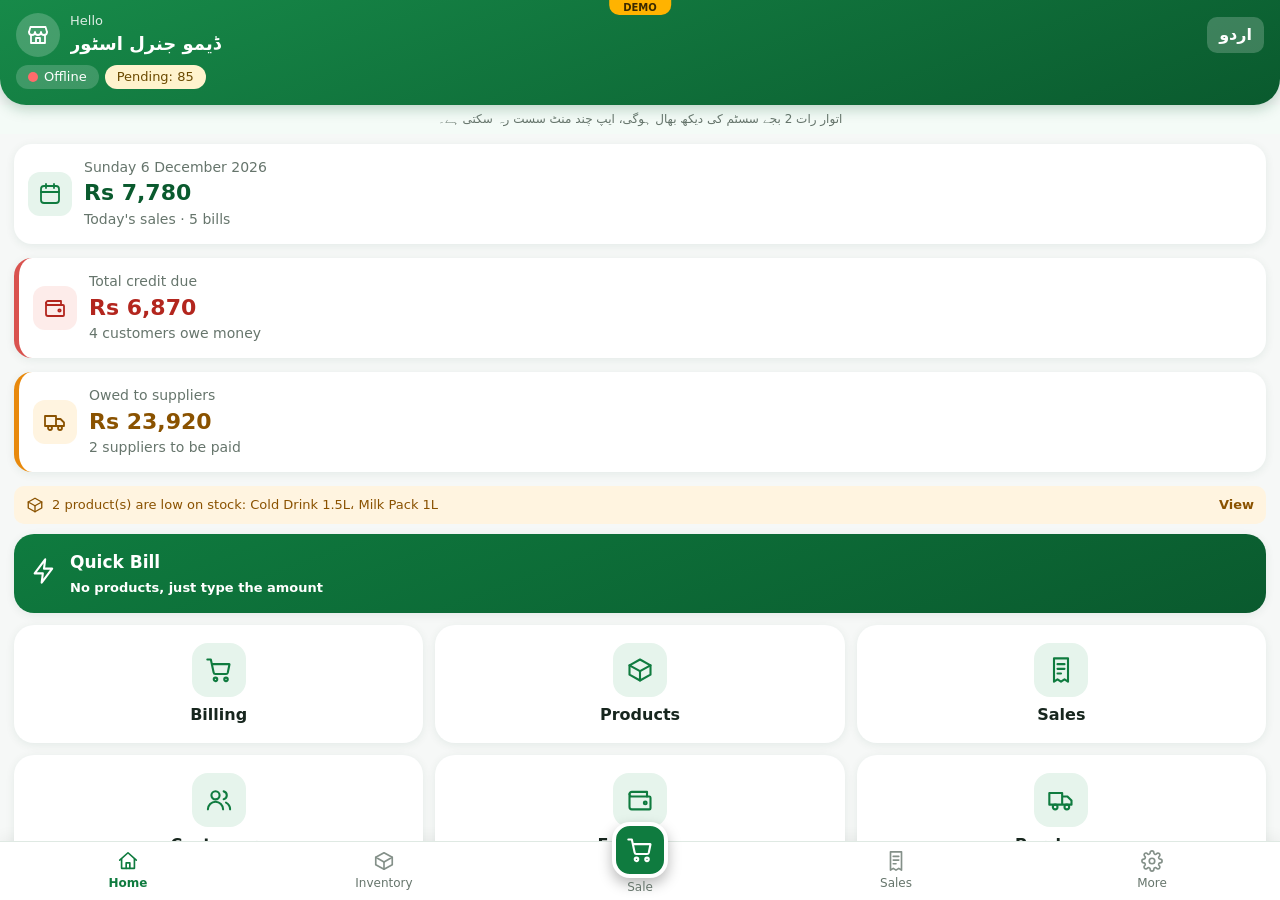
==== commit a82a8cae: "Upload ZIP files via Universal POS Uploader" ====
--- a/Universal-POS-Demo.html
+++ b/Universal-POS-Demo.html
@@ -1,5 +1,5 @@
 <!doctype html>
-<html lang="ur" dir="rtl">
+<html lang="en" dir="ltr">
 <head>
   <meta charset="utf-8">
   <meta name="viewport" content="width=device-width, initial-scale=1, viewport-fit=cover">
@@ -10,7 +10,7 @@
   <style>
 :root {
   --g900: #0a5a2e; --g700: #0f7b3f; --g600: #178a49; --g500: #1f9d55; --g200: #cfe9da; --g100: #e6f4ec; --g50: #f4fbf7;
-  --text: #17261e; --muted: #66756c; --line: #dfe9e3; --bg: #f6f8f7; --card: #ffffff;
+  --text: #17261e; --muted: #66756c; --line: #dfe9e3; --field: #78867e; --bg: #f6f8f7; --card: #ffffff;
   --warn: #8a5200; --warn-bg: #fff4e0; --err: #b3261e;
   --shadow: 0 2px 10px rgba(15, 80, 45, .08);
 }
@@ -28,9 +28,10 @@
 [hidden] { display: none !important; }
 button, input, select, textarea { font: inherit; color: inherit; }
 input, select, textarea {
-  width: 100%; padding: 10px 14px; border: 1.5px solid var(--line); border-radius: 14px; background: #fff; min-height: 48px;
-}
-input:focus, select:focus, textarea:focus { outline: 0; border-color: var(--g500); box-shadow: 0 0 0 3px var(--g100); }
+  width: 100%; padding: 10px 14px; border: 1.5px solid var(--field); border-radius: 14px; background: #fff; min-height: 48px;
+}
+input:focus, select:focus, textarea:focus { outline: 3px solid var(--g700); outline-offset: 1px; border-color: var(--g700); box-shadow: none; }
+input::placeholder, textarea::placeholder { color: var(--muted); opacity: 1; }
 label { display: block; font-size: 14px; color: var(--muted); margin: 10px 0 4px; }
 .btn {
   border: 0; border-radius: 14px; padding: 10px 18px; min-height: 48px; background: var(--g700); color: #fff;
@@ -48,8 +49,8 @@
 .iconbtn.green { background: var(--g700); border-color: var(--g700); color: #fff; }
 
 /* login */
-#login { max-width: 420px; margin: 0 auto; padding: 56px 22px; }
-#login h1 { color: var(--g900); text-align: center; font-size: 26px; }
+#login { max-width: 420px; margin: 0 auto; padding: calc(32px + env(safe-area-inset-top, 0px)) 22px calc(28px + env(safe-area-inset-bottom, 0px)); }
+#login h1 { color: var(--g900); text-align: center; font-size: 26px; margin: 6px 0 2px; }
 .errtext { color: var(--err); font-size: 14px; margin-top: 10px; }
 
 /* shell */
@@ -297,14 +298,14 @@
 
 /* Bill verification QR (verification only) */
 .rc .qrbox { text-align: center; margin: 0 auto 6px; line-height: 1.5; }
-.rc .qrbox .qrsvg { display: block; margin: 0 auto; width: 120px; height: 120px; max-width: 100%; }
+.rc .qrbox .qrsvg { display: block; margin: 0 auto; width: 150px; height: 150px; max-width: 100%; }
 .rc .qrcap { font-size: 11px; font-weight: 700; } .rc .qrcode { font-size: 11px; letter-spacing: 1px; font-weight: 800; }
 .rc .qrnote { font-size: 10px; color: #666; }
 .rc.a4 .hd .hi { flex: 1; } .rc.a4 .hd .doc { align-self: flex-start; margin-top: 0; }
-.rc.a4 .qrbox { flex: none; margin: 0; } .rc.a4 .qrbox .qrsvg { width: 104px; height: 104px; }
+.rc.a4 .qrbox { flex: none; margin: 0; } .rc.a4 .qrbox .qrsvg { width: 132px; height: 132px; }
 @media print {
-  #receipt-print .rc .qrbox .qrsvg { width: calc(var(--paper, 58mm) * .5); height: calc(var(--paper, 58mm) * .5); }
-  #receipt-print .rc.a4 .qrbox .qrsvg { width: 28mm; height: 28mm; }
+  #receipt-print .rc .qrbox .qrsvg { width: calc(var(--paper, 58mm) * .55); height: calc(var(--paper, 58mm) * .55); }
+  #receipt-print .rc.a4 .qrbox .qrsvg { width: 34mm; height: 34mm; }
   #receipt-print .rc .qrnote { color: #000; }
 }
 
@@ -343,6 +344,27 @@
 .qbhome small { display: block; font-weight: 600; font-size: 13px; }
 .qbamt { font-size: 28px; font-weight: 800; text-align: center; }
 .qbline { display: flex; align-items: center; gap: 8px; padding: 6px 0; border-bottom: 1px solid var(--line); }
+.bseg { display: flex; gap: 6px; background: var(--g100); padding: 4px; border-radius: 16px; margin-bottom: 12px; }
+.bseg button { flex: 1; position: relative; border: 0; border-radius: 12px; min-height: 44px; background: transparent; color: var(--g900); font: inherit; font-weight: 800; cursor: pointer; display: flex; align-items: center; justify-content: center; gap: 6px; }
+.bseg button.on { background: #fff; color: var(--g700); box-shadow: var(--shadow); }
+.bseg .cnt { min-width: 20px; height: 20px; padding: 0 6px; border-radius: 10px; background: var(--g700); color: #fff; font-size: 12px; line-height: 20px; text-align: center; }
+/* Login page */
+.lgbrand { text-align: center; margin-bottom: 18px; }
+.lglogo { width: 88px; height: 88px; border-radius: 22px; box-shadow: var(--shadow); display: block; margin: 0 auto 8px; }
+.lgtag { margin: 0; color: var(--muted); font-size: 14px; }
+.lgcard { background: var(--card); border-radius: 22px; padding: 6px 18px 12px; box-shadow: var(--shadow); }
+.lglinks { display: flex; align-items: center; justify-content: space-between; gap: 8px; margin-top: 6px; }
+#lnk-forgot { display: inline-flex; align-items: center; min-height: 48px; padding: 0 6px; color: var(--g700); font-weight: 700; }
+.lglang { min-height: 44px; padding: 0 18px; border-radius: 12px; border: 1.5px solid var(--field); background: #fff; color: var(--g900); font-weight: 700; cursor: pointer; }
+#login a:focus-visible, #login button:focus-visible { outline: 3px solid var(--g700); outline-offset: 2px; border-radius: 10px; }
+/* Receipt print: never split a line, the QR or the totals across two pages; slightly tighter on thermal paper */
+.rc .li, .rc .qrbox, .rc .grand, .rc .stampwrap { break-inside: avoid; page-break-inside: avoid; }
+.rc .qrbox { margin: 8px auto 4px; }
+@media print {
+  #receipt-print .rc:not(.a4) { line-height: 1.5; }
+  #receipt-print .rc:not(.a4) .sep { margin: 5px 0; }
+  #receipt-print .rc:not(.a4) .shopname { line-height: 1.4; }
+}
 
 </style>
 </head>
@@ -350,16 +372,22 @@
   <div id="boot" style="padding:40px;text-align:center;color:#0f7b3f">…</div>
 
   <section id="login" hidden>
-    <h1 id="login-title"></h1>
+    <div class="lgbrand">
+      <img class="lglogo" src="[data-uri]" alt="" width="88" height="88">
+      <h1 id="login-title"></h1>
+      <p class="lgtag" id="login-tag"></p>
+    </div>
+    <div class="lgcard">
     <form id="login-form" autocomplete="on">
       <label id="lbl-email" for="in-email"></label>
       <input id="in-email" type="tel" inputmode="tel" pattern="[0-9۰-۹٠-٩+ \-]*" name="username" autocomplete="username" autocapitalize="none" autocorrect="off" spellcheck="false" required dir="ltr" placeholder="03001234567">
       <label id="lbl-pass" for="in-pass"></label>
-      <div class="pwwrap"><input id="in-pass" type="password" name="password" autocomplete="current-password" autocapitalize="none" autocorrect="off" spellcheck="false" required dir="ltr"><button type="button" class="eye" data-eye="in-pass" aria-label="show/hide password"></button></div>
+      <div class="pwwrap"><input id="in-pass" type="password" name="password" autocomplete="current-password" autocapitalize="none" autocorrect="off" spellcheck="false" required dir="ltr"><button type="button" class="eye" data-eye="in-pass" aria-label="" aria-pressed="false"></button></div>
       <div style="margin-top:16px"><button class="btn block" id="btn-login" type="submit"></button></div>
       <div class="errtext" id="login-err" role="alert" aria-live="assertive" hidden></div>
     </form>
-    <div style="text-align:center;margin-top:14px"><a href="#" id="lnk-forgot" style="color:var(--g700);font-weight:700"></a></div>
+    <div class="lglinks"><a href="#" id="lnk-forgot"></a><button type="button" id="login-lang" class="lglang"></button></div>
+    </div>
     <div id="shop-choice" hidden></div>
   </section>
 
@@ -571,7 +599,7 @@
 // Urdu-first translations. Urdu = default (RTL); English = LTR.
 const I18N = {
   ur: {
-    app_name: 'یونیورسل پی او ایس',
+    app_name: 'یونیورسل پی او ایس', login_tag: 'آپ کی دکان کے بل، اسٹاک اور حساب', pw_toggle: 'پاس ورڈ دکھائیں یا چھپائیں',
     tab_home: 'ہوم', tab_inventory: 'انوینٹری', tab_sale: 'بل', tab_more: 'مزید', greeting: 'السلام علیکم',
     today_sales: 'آج کی فروخت', bills_n: 'بل', checkout: 'چیک آؤٹ', soon: 'جلد',
     mod_customers: 'کسٹمرز', mod_expenses: 'اخراجات', mod_purchases: 'خریداری', mod_reports: 'رپورٹس', items_n: 'آئٹمز',
@@ -627,7 +655,7 @@
     remind_msg: 'السلام علیکم {name}، {shop} میں آپ کا Rs {amt} ادھار باقی ہے۔ مہربانی کر کے ادا کر دیں۔ شکریہ'
   },
   en: {
-    app_name: 'Universal POS',
+    app_name: 'Universal POS', login_tag: 'Bills, stock and accounts for your shop', pw_toggle: 'Show or hide password',
     tab_home: 'Home', tab_inventory: 'Inventory', tab_sale: 'Sale', tab_more: 'More', greeting: 'Hello',
     today_sales: "Today's sales", bills_n: 'bills', checkout: 'Checkout', soon: 'Soon',
     mod_customers: 'Customers', mod_expenses: 'Expenses', mod_purchases: 'Purchases', mod_reports: 'Reports', items_n: 'items',
@@ -684,7 +712,7 @@
   }
 };
 
-let LANG = 'ur';
+let LANG = 'en';       // default language; a language chosen on the login page or in Settings is remembered and wins
 function t(key) { return (I18N[LANG] && I18N[LANG][key]) || I18N.en[key] || key; }
 function setLang(l) {
   LANG = l === 'en' ? 'en' : 'ur';
@@ -849,7 +877,7 @@
           cost_price: round2(it.cost_price || 0),
           discount: round2(it.item_discount || 0),
           line_total: lineAmt(it),
-          ...(it.quick ? { quick: true } : {})          // Quick Bill line: no real product, stock is never touched
+          ...(it.quick ? { quick: true, line_no: it.line_no || 0 } : {})          // Quick Bill line: no real product, stock is never touched
         });
         await db.sale_items.add(itemRec);
         await enqueue('sale_items', itemRec);
@@ -939,6 +967,7 @@
   const sale = await db.sales.get(saleId);
   if (!sale) return null;
   const items = await db.sale_items.where('[shop_id+sale_id]').equals([sale.shop_id, saleId]).toArray();
+  if (items.length > 1 && items.every(i => i.line_no != null)) items.sort((a, b) => a.line_no - b.line_no);     // Quick Bill lines keep the order they were typed in
   return { sale, items };
 }
 
@@ -2825,6 +2854,7 @@
 };
 for (const k in PRT) { I18N.ur[k] = PRT[k][0]; I18N.en[k] = PRT[k][1]; }
 
+const rcDate = iso => { const d = new Date(iso), p = n => String(n).padStart(2, '0'); return isNaN(d) ? '' : `${p(d.getDate())}/${p(d.getMonth() + 1)}/${d.getFullYear()} ${p(d.getHours())}:${p(d.getMinutes())}`; };
 const iname = i => (LANG === 'ur' && i.name_ur ? i.name_ur : i.product_name);
 const kv = (l, v, cls = '', plain = false) => `<div class="kv ${cls}"><span>${l}</span><b${plain ? '' : ' class="num"'}>${v}</b></div>`;
 
@@ -2842,11 +2872,10 @@
   const c = billHash(s).toString(36).toUpperCase().padStart(10, '0').slice(-8);
   return c.slice(0, 4) + '-' + c.slice(4);
 }
-function billQrText(sale) {
+function billQrText(sale) {      // kept SHORT on purpose: fewer bytes = a smaller, coarser QR that scans reliably when printed small
   const d = new Date(sale.created_at), p2 = n => String(n).padStart(2, '0');
   const when = isNaN(d) ? '' : `${d.getFullYear()}-${p2(d.getMonth() + 1)}-${p2(d.getDate())} ${p2(d.getHours())}:${p2(d.getMinutes())}`;
-  return ['UNIVERSAL POS - BILL VERIFICATION', 'Shop: ' + String(S.session.shop_name || '').slice(0, 40), 'Bill: ' + sale.invoice_no, 'Date: ' + when,
-    'Total: Rs ' + round2(sale.total), 'Code: ' + billCode(sale)].join('\n');
+  return ['BILL VERIFICATION', 'Bill: ' + sale.invoice_no, 'Date: ' + when, 'Total: ' + round2(sale.total), 'Code: ' + billCode(sale)].join('\n');
 }
 // The bill QR is a plan feature: the demo always has it; live shops get it only when their plan has bill_qr = true.
 const planHasQr = () => !!window.POS_DEMO || !!(S.session && S.session.bill_qr === true);
@@ -2860,28 +2889,30 @@
 
 function rcHead(title, qr = '') {
   const c = S.cfg;
-  const top = S.cfg.paper === 'a4' ? '' : qr, side = S.cfg.paper === 'a4' ? qr : '';
+  const top = '', side = S.cfg.paper === 'a4' ? qr : '';
+  const sameAsName = (c.receipt_header || '').trim().toLowerCase() === (S.session.shop_name || '').trim().toLowerCase();
   return `<div class="hd">${top}<div class="hi"><div class="shopname">${esc(S.session.shop_name)}</div>
-    ${c.receipt_header ? `<div class="sub">${esc(c.receipt_header)}</div>` : ''}${c.shop_address ? `<div class="sub">${esc(c.shop_address)}</div>` : ''}
+    ${c.receipt_header && !sameAsName ? `<div class="sub">${esc(c.receipt_header)}</div>` : ''}${c.shop_address ? `<div class="sub">${esc(c.shop_address)}</div>` : ''}
     ${c.shop_phone ? `<div class="sub num">${esc(c.shop_phone)}</div>` : ''}${c.shop_tax_no ? `<div class="sub">${t('set_ntn')}: <span class="num">${esc(c.shop_tax_no)}</span></div>` : ''}</div>
     <div class="doc">${title}</div>${side}</div>`;
 }
 
 function receiptHtml(sale, items, cust) {
   const a4 = S.cfg.paper === 'a4', due = Math.max(0, round2(sale.total - sale.paid)), qtySum = round3(items.reduce((a, i) => a + i.qty, 0));
-  const meta = kv(t('invoice'), esc(sale.invoice_no)) + (sale.edited_from_no ? kv(t('edit_of'), esc(sale.edited_from_no), '', true) : '') + kv(t('ex_date'), esc(fmtDate(sale.created_at)), '', true) + (cust ? `<div class="kv"><span>${t('customer')}</span><b>${esc(cust.name)}</b></div>` : '');
+  const meta = kv(t('invoice'), esc(sale.invoice_no)) + (sale.edited_from_no ? kv(t('edit_of'), esc(sale.edited_from_no), '', true) : '') + kv(t('ex_date'), `<bdi dir="ltr">${esc(rcDate(sale.created_at))}</bdi>`, '', true) + (cust ? `<div class="kv"><span>${t('customer')}</span><b>${esc(cust.name)}</b></div>` : '');
   const lines = a4
     ? `<table class="rt"><thead><tr><th>#</th><th>${t('rc_item')}</th><th>${t('rc_qty')}</th><th>${t('rc_price')}</th><th>${t('rc_amount')}</th></tr></thead><tbody>${items.map((i, k) =>
         `<tr><td class="num">${k + 1}</td><td>${esc(iname(i))}</td><td class="num">${i.qty}${i.unit_name ? ' ' + esc(i.unit_name) : ''}</td><td class="num">${money(i.unit_price)}</td><td class="num"><b>${money(i.line_total)}</b></td></tr>`).join('')}</tbody></table>`
-    : items.map(i => `<div class="it"><div class="n">${esc(iname(i))}</div><b class="num">${money(i.line_total)}</b></div><div class="q num">${i.qty}${i.unit_name ? ' ' + esc(i.unit_name) : ''} × ${money(i.unit_price)}</div>`).join('');
+    : items.map(i => `<div class="li"><div class="it"><div class="n">${esc(iname(i))}</div><b class="num">${money(i.line_total)}</b></div>${i.quick ? '' : `<div class="q num">${i.qty}${i.unit_name ? ' ' + esc(i.unit_name) : ''} × ${money(i.unit_price)}</div>`}</div>`).join('');
   const sums = kv(t('subtotal'), money(sale.subtotal)) + (sale.discount ? kv(t('discount'), '−' + money(sale.discount)) : '') + (sale.tax ? kv(t('tax'), money(sale.tax)) : '');
   const pmLines = sale.pay_split ? Object.entries(sale.pay_split).map(([k, v]) => kv(t('pm_' + k), money(v))).join('') : (sale.payment_method && sale.payment_method !== 'cash' ? kv(t('rc_pay_by'), t('pm_' + sale.payment_method), '', true) : '');
   const pay = kv(t('paid'), money(sale.paid)) + pmLines + (due > 0 ? kv(t('balance'), money(due), 'dueline') : sale.paid > sale.total ? kv(t('change'), money(sale.paid - sale.total)) : '')
     + (cust && cust.balance > 0 ? kv(t('cust_balance_now'), money(cust.balance), 'dueline') : '');
-  return `<div class="rc ${a4 ? 'a4' : ''}">${rcHead(t('rc_sale_invoice'), billQrHtml(sale))}
+  return `<div class="rc ${a4 ? 'a4' : ''}">${rcHead(t('rc_sale_invoice'), a4 ? billQrHtml(sale) : '')}
     <hr class="sep"><div class="meta">${meta}</div><hr class="sep">${lines}${a4 ? '' : '<hr class="sep">'}
     <div class="sumbox">${sums}<div class="grand"><span>${t('total')}</span><span class="num">Rs ${money(sale.total)}</span></div>${pay}
       <div class="stampwrap"><span class="stamp ${due > 0 ? 'owe' : 'paid'}">${due > 0 ? t('rc_due') : t('rc_paid')}</span></div></div>
+    ${a4 ? '' : billQrHtml(sale)}
     <hr class="sep"><div class="sub c">${t('rc_items')}: <span class="num">${items.length}</span> · ${t('rc_qty')}: <span class="num">${qtySum}</span>${sale.discount ? ` · ${t('rc_saved')}: <span class="num">Rs ${money(sale.discount)}</span>` : ''}</div>
     <div class="thanks">${esc(S.cfg.receipt_footer || t('thanks'))}</div><div class="sub c pw">${t('rc_powered')}</div></div>`;
 }
@@ -2984,7 +3015,7 @@
 }
 function openVerify() {
   openModal(`<h2>${t('vf_title')}</h2><div id="vf-body">
-    ${'BarcodeDetector' in window && navigator.mediaDevices ? `<button class="btn block" id="vf-scan">${ic('scan', 20)} ${t('vf_scan')}</button><div class="muted" style="text-align:center;margin:8px 0">${t('vf_or')}</div>` : ''}
+    ${navigator.mediaDevices ? `<button class="btn block" id="vf-scan">${ic('scan', 20)} ${t('vf_scan')}</button><div class="muted" style="text-align:center;margin:8px 0">${t('vf_or')}</div>` : ''}
     <label>${t('vf_inv')}</label><input id="vf-inv" dir="ltr" autocomplete="off" placeholder="INV-000123">
     <label>${t('vf_code')}</label><input id="vf-code" dir="ltr" autocomplete="off" placeholder="XXXX-XXXX" style="text-transform:uppercase">
     <label>${t('vf_paste')}</label><textarea id="vf-paste" dir="ltr" rows="3"></textarea>
@@ -2998,19 +3029,11 @@
     openModal(`<h2>${t('vf_scan')}</h2><div class="scanwrap"><video id="scanvideo" playsinline muted></video><div class="scanframe"><i class="scanline"></i></div></div>
       <div style="margin-top:10px"><button class="btn secondary block" data-close>${t('cancel')}</button></div>`);
     try {
-      scanStream = await navigator.mediaDevices.getUserMedia({ video: { facingMode: 'environment' } });
-      const v = $('scanvideo'); v.srcObject = scanStream; await v.play();
-      let det; try { det = new BarcodeDetector({ formats: ['qr_code'] }); } catch (e) { det = new BarcodeDetector(); }
-      scanTimer = setInterval(async () => {
-        try {
-          const codes = await det.detect(v);
-          if (codes.length) {
-            const raw = codes[0].rawValue; stopScan(); closeModal();
-            openVerify(); const p = billQrParse(raw); $('vf-body').innerHTML = ''; await show(p);
-          }
-        } catch (e) {}
-      }, 300);
-    } catch (e) { closeModal(); toast(t('scan_unsupported'), 3500); }
+      await posScanStart($('scanvideo'), async raw => {
+        stopScan(); closeModal();
+        openVerify(); const p = billQrParse(raw); $('vf-body').innerHTML = ''; await show(p);
+      }, true);
+    } catch (e) { closeModal(); toast(scanErrorMsg(e), 4500); }
   };
   $('vf-go').onclick = async () => {
     const pasted = billQrParse($('vf-paste').value);
@@ -4805,14 +4828,73 @@
 
 </script>
 <script>
+// ── scanner.js
+// Universal POS — camera scanning that works on every phone.
+// 1) If the browser has the built-in BarcodeDetector, it is used (fast, nothing to download).
+// 2) Otherwise the ZXing library is loaded: first from lib/zxing.min.js (if you upload it), else from the CDN.
+//    The service worker caches it, so after the first online use it also works offline.
+// Used by startScan() (app.js, product barcodes) and the "Check a bill" QR scan (verify.js). Loaded before app.js.
+const SCAN_I18N = {
+  scan_perm: ['کیمرے کی اجازت نہیں ملی۔ براؤزر کی سیٹنگ میں اس سائٹ کیلئے کیمرا Allow کریں۔', 'Camera permission was denied. Allow the camera for this site in the browser settings.'],
+  scan_lib: ['اسکینر لوڈ نہیں ہو سکا۔ پہلی بار انٹرنیٹ چاہیے۔ فی الحال نام یا بارکوڈ ہاتھ سے لکھ کر سرچ کریں۔', 'The scanner could not load. It needs internet the first time. For now type the name or barcode in the search box.']
+};
+for (const k in SCAN_I18N) { I18N.ur[k] = SCAN_I18N[k][0]; I18N.en[k] = SCAN_I18N[k][1]; }
+
+let scanZx = null;
+const ZX_URLS = ['lib/zxing.min.js', 'https://cdn.jsdelivr.net/npm/@zxing/library@0.21.3/umd/index.min.js', 'https://unpkg.com/@zxing/library@0.21.3/umd/index.min.js'];
+function zxLoad() {
+  return new Promise((resolve, reject) => {
+    if (window.ZXing && window.ZXing.BrowserMultiFormatReader) return resolve();
+    let i = 0;
+    const next = () => {
+      if (i >= ZX_URLS.length) return reject(new Error('scanlib'));
+      const s = document.createElement('script'); s.src = ZX_URLS[i++];
+      s.onload = () => (window.ZXing && window.ZXing.BrowserMultiFormatReader ? resolve() : next());
+      s.onerror = () => { s.remove(); next(); };
+      document.head.appendChild(s);
+    };
+    next();
+  });
+}
+function scanErrorMsg(e) {
+  const n = e && e.name;
+  if (n === 'NotAllowedError' || n === 'PermissionDeniedError' || n === 'SecurityError') return t('scan_perm');
+  if (e && e.message === 'scanlib') return t('scan_lib');
+  return t('scan_unsupported');
+}
+// Start the camera in <video> `v`; onCode(text) is called once, for the first code read. Throws when the camera/scanner cannot start.
+async function posScanStart(v, onCode, qrOnly) {
+  if (!navigator.mediaDevices || !navigator.mediaDevices.getUserMedia) throw new Error('nocamera');
+  let done = false;
+  const fire = val => { if (done || !val) return; done = true; onCode(String(val)); };
+  if ('BarcodeDetector' in window) {
+    scanStream = await navigator.mediaDevices.getUserMedia({ video: { facingMode: 'environment' } });
+    v.srcObject = scanStream; await v.play();
+    let det; try { det = qrOnly ? new BarcodeDetector({ formats: ['qr_code'] }) : new BarcodeDetector(); } catch (e) { det = new BarcodeDetector(); }
+    scanTimer = setInterval(async () => { try { const c = await det.detect(v); if (c.length) fire(c[0].rawValue); } catch (e) { /* next frame */ } }, 300);
+    return;
+  }
+  await zxLoad();
+  let hints = null;
+  if (qrOnly) { try { hints = new Map([[ZXing.DecodeHintType.POSSIBLE_FORMATS, [ZXing.BarcodeFormat.QR_CODE]]]); } catch (e) { hints = null; } }
+  scanZx = new ZXing.BrowserMultiFormatReader(hints, 300);
+  await scanZx.decodeFromConstraints({ video: { facingMode: 'environment' } }, v, res => { if (res) fire(res.getText()); });
+}
+function posScanStop() { if (scanZx) { try { scanZx.reset(); } catch (e) { /* already stopped */ } scanZx = null; } }
+
+</script>
+<script>
 // ── quickbill.js
 // Universal POS — Quick Bill (فوری بل): a fast bill for an amount typed by hand, with no product picking.
+// Lives INSIDE the Billing tab next to the normal product bill: [ Product bill | Quick Bill ]. Switching keeps both untouched.
 // - Always fully paid, walk-in customer (no udhaar), no discount. Tax follows the shop's tax rate like every other bill.
 // - Saved through the normal saveSale(), so numbering, sync, receipt/print, reports, cancel and return all work as usual.
 // - Its lines are marked quick:true and carry the fixed product_id 'quick-bill' (no real product): stock is NEVER touched.
+// - Correcting a saved Quick Bill opens the same form in a sheet (QBE); the billing-tab form (QBI) is left as it was.
 // Loaded before app.js; uses app.js globals only when called.
 const QB_I18N = {
   qb_title: ['فوری بل', 'Quick Bill'],
+  qb_tab_items: ['پروڈکٹ بل', 'Product bill'],
   qb_sub: ['بغیر پروڈکٹ، صرف رقم لکھیں', 'No products, just type the amount'],
   qb_amount: ['رقم (Rs)', 'Amount (Rs)'],
   qb_name: ['تفصیل (اختیاری)', 'Description (optional)'],
@@ -4821,103 +4903,160 @@
   qb_hint: ['اسٹاک پر کوئی اثر نہیں پڑتا۔ بل مکمل ادائیگی کے ساتھ بنتا ہے۔', 'Stock is not affected. The bill is saved as fully paid.'],
   qb_need_amount: ['پہلے رقم لکھیں', 'Enter an amount first'],
   qb_big: ['رقم بہت زیادہ ہے', 'Amount is too large'],
-  qb_no_edit: ['فوری بل کی ایڈیٹ نہیں ہو سکتی۔ اسے کینسل کر کے نیا بنائیں۔', 'A quick bill cannot be edited. Cancel it and make a new one.'],
   qb_busy: ['پہلے موجودہ بل کی درستی مکمل یا منسوخ کریں', 'Finish or cancel the bill you are correcting first']
 };
 for (const k in QB_I18N) { I18N.ur[k] = QB_I18N[k][0]; I18N.en[k] = QB_I18N[k][1]; }
 
-const QB = { lines: [], pm: 'cash', busy: false };
+const QBI = { lines: [], pm: 'cash', busy: false };                    // billing-tab form
+const QBE = { lines: [], pm: 'cash', busy: false, edit: null };        // edit sheet; edit = { id, invoice }
 const qbRound = n => Math.round((n + Number.EPSILON) * 100) / 100;
 const QB_MAX = 1e9;
-
-function qbPending() { const a = $('qb-amt'); const v = a ? parseFloat(a.value) : 0; return isFinite(v) && v > 0 ? v : 0; }
-function qbSums() {      // same arithmetic as saveSale(): subtotal -> tax -> total, each rounded to 2 decimals
-  const pend = qbPending();
-  const sub = qbRound(QB.lines.reduce((s, l) => s + l.amount, 0) + (pend && pend <= QB_MAX ? pend : 0));
+const qq = (c, n) => c.root.querySelector(`[data-q="${n}"]`);
+function qbCtxOf(el) {
+  const root = el && el.closest ? el.closest('[data-qbroot]') : null;
+  return root ? { root, st: root.dataset.qbroot === 'edit' ? QBE : QBI, isEdit: root.dataset.qbroot === 'edit' } : null;
+}
+
+function qbPending(c) { const a = qq(c, 'amt'); const v = a ? parseFloat(a.value) : 0; return isFinite(v) && v > 0 ? v : 0; }
+function qbSums(c) {      // same arithmetic as saveSale(): subtotal -> tax -> total, each rounded to 2 decimals
+  const pend = qbPending(c);
+  const sub = qbRound(c.st.lines.reduce((s, l) => s + l.amount, 0) + (pend && pend <= QB_MAX ? pend : 0));
   const rate = num(S.cfg.tax_rate), tax = qbRound(sub * rate / 100);
   return { sub, rate, tax, total: qbRound(sub + tax) };
 }
 
-function qbHtml() {
-  return `<h2>${ic('bolt', 22)} ${t('qb_title')}</h2>
-    <div class="muted" style="margin-bottom:10px">${t('qb_sub')}</div>
-    <div id="qb-lines"></div>
-    <label for="qb-amt">${t('qb_amount')}</label>
-    <input id="qb-amt" class="qbamt" type="number" inputmode="decimal" step="any" min="0" placeholder="0" autocomplete="off">
-    <label for="qb-name" style="margin-top:8px">${t('qb_name')}</label>
-    <input id="qb-name" type="text" maxlength="60" autocomplete="off" placeholder="${esc(t('qb_item'))}">
-    <button type="button" class="btn secondary block" id="qb-add" style="margin-top:8px">${ic('plus', 18)} ${t('qb_add')}</button>
-    <div class="totals" id="qb-totals" style="margin-top:10px"></div>
+function qbPanelHtml(st, isEdit) {
+  return `${isEdit ? `<h2>${ic('bolt', 22)} ${t('qb_title')}</h2>
+      <div class="warn" style="margin-bottom:10px">${t('edit_banner').replace('{no}', esc(st.edit.invoice))}</div>` : ''}
+    <div data-q="lines"></div>
+    <label>${t('qb_amount')}</label>
+    <input data-q="amt" class="qbamt" type="number" inputmode="decimal" step="any" min="0" placeholder="0" autocomplete="off" aria-label="${esc(t('qb_amount'))}">
+    <label style="margin-top:8px">${t('qb_name')}</label>
+    <input data-q="name" type="text" maxlength="60" autocomplete="off" placeholder="${esc(t('qb_item'))}" aria-label="${esc(t('qb_name'))}">
+    <button type="button" class="btn secondary block" data-q="add" style="margin-top:8px">${ic('plus', 18)} ${t('qb_add')}</button>
+    <div class="totals" data-q="totals" style="margin-top:10px"></div>
     <div class="muted" style="margin:6px 0">${t('pm_label')}</div>
-    <div class="sa-chips" id="qb-pm">${PAY_METHODS.map(k => `<button type="button" class="sa-chip ${QB.pm === k ? 'on' : ''}" data-qbpm="${k}">${t('pm_' + k)}</button>`).join('')}</div>
+    <div class="sa-chips">${PAY_METHODS.map(k => `<button type="button" class="sa-chip ${st.pm === k ? 'on' : ''}" data-qbpm="${k}">${t('pm_' + k)}</button>`).join('')}</div>
     <div class="muted" style="font-size:13px;margin-bottom:8px">${t('qb_hint')}</div>
-    <div class="row"><button type="button" class="btn grow" id="qb-save">${t('complete_sale')}</button>
-      <button type="button" class="btn secondary grow" data-close>${t('cancel')}</button></div>`;
-}
-
-function qbRenderLines() {
-  const box = $('qb-lines'); if (!box) return;
-  box.innerHTML = QB.lines.map((l, i) => `<div class="qbline"><div class="grow">${esc(l.name)}</div><b class="num">${money(l.amount)}</b>
+    ${isEdit ? `<div class="row"><button type="button" class="btn grow" data-q="save">${t('complete_sale')}</button>
+      <button type="button" class="btn secondary grow" data-close>${t('cancel')}</button></div>`
+      : `<button type="button" class="btn block" data-q="save">${t('complete_sale')}</button>`}`;
+}
+function qbRenderLines(c) {
+  const box = qq(c, 'lines'); if (!box) return;
+  box.innerHTML = c.st.lines.map((l, i) => `<div class="qbline"><div class="grow">${esc(l.name)}</div><b class="num">${money(l.amount)}</b>
     <button type="button" class="iconbtn" style="width:40px;height:40px;color:var(--err)" data-qbrm="${i}" aria-label="${t('delete')}">${ic('x', 18)}</button></div>`).join('');
 }
-function qbRenderTotals() {
-  const box = $('qb-totals'); if (!box) return;
-  const s = qbSums();
-  box.innerHTML = (QB.lines.length > 1 || s.rate ? `<div><span>${t('subtotal')}</span><span>${money(s.sub)}</span></div>` : '')
+function qbRenderTotals(c) {
+  const box = qq(c, 'totals'); if (!box) return;
+  const s = qbSums(c);
+  box.innerHTML = (c.st.lines.length > 1 || s.rate ? `<div><span>${t('subtotal')}</span><span>${money(s.sub)}</span></div>` : '')
     + (s.rate ? `<div><span>${t('tax')} (${esc(S.cfg.tax_rate)}%)</span><span>${money(s.tax)}</span></div>` : '')
     + `<div class="grand"><span>${t('total')}</span><span>Rs ${money(s.total)}</span></div>`;
 }
 
-function qbOpen() {
-  if (!S.session) return;
+// ───────── Billing tab: [ Product bill | Quick Bill ] ─────────
+function qbSegHtml() {
+  const m = S.billMode === 'quick' ? 'quick' : 'items';
+  return `<div class="bseg" id="bill-seg"><button type="button" data-bmode="items" class="${m === 'items' ? 'on' : ''}">${ic('cart', 18)} ${t('qb_tab_items')}<b class="cnt" id="bill-cnt" hidden></b></button>
+    <button type="button" data-bmode="quick" class="${m === 'quick' ? 'on' : ''}">${ic('bolt', 18)} ${t('qb_title')}</button></div>`;
+}
+function qbSegBadge() {
+  const b = $('bill-cnt'); if (!b) return;
+  const n = (S.cart || []).length; b.hidden = !n; b.textContent = n;
+}
+function qbMount() {
+  const root = $('bill-quick'); if (!root) return;
+  root.innerHTML = qbPanelHtml(QBI, false);
+  const c = { root, st: QBI }; qbRenderLines(c); qbRenderTotals(c);
+}
+function qbSegApply() {       // show the chosen half of the Billing tab (called after the tab is drawn and whenever the mode changes)
+  const it = $('bill-items'), qk = $('bill-quick'); if (!it || !qk) return;
+  const quick = S.billMode === 'quick';
+  it.hidden = quick; qk.hidden = !quick;
+  document.querySelectorAll('[data-bmode]').forEach(b => b.classList.toggle('on', b.dataset.bmode === (quick ? 'quick' : 'items')));
+  if (quick && !qk.firstElementChild) qbMount();
+  qbSegBadge();
+  if (typeof renderBillBar === 'function') renderBillBar();
+  if (quick) setTimeout(() => { const a = qk.querySelector('[data-q="amt"]'); if (a && S.tab === 'bill' && !qk.hidden) a.focus(); }, 80);
+}
+function qbSetMode(m) {
+  S.billMode = m === 'quick' ? 'quick' : 'items';
+  if (!$('bill-seg')) { renderBillShell(); return; }       // renderBillShell() calls qbSegApply() itself
+  qbSegApply();
+}
+function qbGo() {             // Home -> "Quick Bill" button
   if (S.editing) return toast(t('qb_busy'), 3500);
-  QB.lines = []; QB.pm = 'cash'; QB.busy = false;
-  openModal(qbHtml()); qbRenderLines(); qbRenderTotals();
-  setTimeout(() => { const a = $('qb-amt'); if (a) a.focus(); }, 80);
-}
-
-function qbAdd() {
-  const a = $('qb-amt'), n = $('qb-name'); if (!a) return false;
+  S.billMode = 'quick'; switchTab('bill'); qbSegApply();
+}
+
+// ───────── Correct a saved Quick Bill (sheet) ─────────
+// The old bill is cancelled (no stock involved) and a corrected copy is saved that points back to it, like editing a normal bill.
+// Called from startEditSale() in app.js.
+async function qbEdit(saleId) {
+  if (S.editing) return toast(t('qb_busy'), 3500);
+  const r = await getSaleWithItems(saleId); if (!r || r.sale.status === 'void') return;
+  if (r.sale.returned_total > 0) return toast(t('edit_has_return'), 4000);
+  QBE.lines = r.items.filter(i => i.qty > 0).map(i => ({ name: i.product_name, amount: qbRound(i.line_total) }));
+  if (!QBE.lines.length) return;
+  QBE.pm = PAY_METHODS.includes(r.sale.payment_method) ? r.sale.payment_method : 'cash'; QBE.busy = false;
+  QBE.edit = { id: saleId, invoice: r.sale.invoice_no };
+  openModal(`<div data-qbroot="edit">${qbPanelHtml(QBE, true)}</div>`);
+  const c = qbCtxOf($('sheet').querySelector('[data-qbroot]')); qbRenderLines(c); qbRenderTotals(c);
+  setTimeout(() => { const a = qq(c, 'amt'); if (a) a.focus(); }, 80);
+}
+
+// ───────── Add a line / save ─────────
+function qbAdd(c) {
+  const a = qq(c, 'amt'), n = qq(c, 'name'); if (!a) return false;
   const v = parseFloat(a.value);
   if (!(isFinite(v) && v > 0)) { toast(t('qb_need_amount'), 2500); a.focus(); return false; }
   if (v > QB_MAX) { toast(t('qb_big'), 2500); return false; }
-  QB.lines.push({ name: (n.value || '').trim().slice(0, 60) || t('qb_item'), amount: qbRound(v) });
+  c.st.lines.push({ name: (n.value || '').trim().slice(0, 60) || t('qb_item'), amount: qbRound(v) });
   a.value = ''; n.value = ''; a.focus();
-  qbRenderLines(); qbRenderTotals();
+  qbRenderLines(c); qbRenderTotals(c);
   return true;
 }
 
-async function qbSave() {
-  if (QB.busy) return;
-  const a = $('qb-amt');
-  if (a && a.value.trim() !== '' && qbPending() > 0 && !qbAdd()) return;       // an amount typed but not yet added is included
-  if (!QB.lines.length) return toast(t('qb_need_amount'), 2500);
-  QB.busy = true; const btn = $('qb-save'); if (btn) btn.disabled = true;
+async function qbSave(c) {
+  const st = c.st; if (st.busy) return;
+  const a = qq(c, 'amt');
+  if (a && a.value.trim() !== '' && qbPending(c) > 0 && !qbAdd(c)) return;       // an amount typed but not yet added is included
+  if (!st.lines.length) return toast(t('qb_need_amount'), 2500);
+  st.busy = true; const btn = qq(c, 'save'); if (btn) btn.disabled = true;
   try {
-    const items = QB.lines.map(l => ({ product_id: 'quick-bill', product_name: l.name, qty: 1, unit_name: null, unit_factor: 1, unit_price: l.amount,
+    const items = st.lines.map((l, k) => ({ line_no: k, product_id: 'quick-bill', product_name: l.name, qty: 1, unit_name: null, unit_factor: 1, unit_price: l.amount,
       line_total: l.amount, item_discount: 0, cost_price: 0, quick: true }));
-    const sale = await saveSale({ customer_id: null, discount: 0, tax_rate: num(S.cfg.tax_rate), paid: null,      // paid null = full total
-      payment_method: PAY_METHODS.includes(QB.pm) ? QB.pm : 'cash', pay_split: null, created_by: S.session.user_id }, items);
-    QB.lines = [];
+    const editing = c.isEdit ? st.edit : null;
+    const sale = await saveSale({ edited_from: editing ? editing.id : null, edited_from_no: editing ? editing.invoice : null, customer_id: null, discount: 0,
+      tax_rate: num(S.cfg.tax_rate), paid: null,                                  // paid null = full total
+      payment_method: PAY_METHODS.includes(st.pm) ? st.pm : 'cash', pay_split: null, created_by: S.session.user_id }, items);
+    st.lines = []; if (c.isEdit) st.edit = null;
+    if (editing) { try { await voidSale(editing.id, t('edit_void_reason').replace('{no}', sale.invoice_no), { edited: true }); toast(t('edit_done'), 3000); } catch (e) { toast((e && e.message) || t('err_generic'), 6000); } }
+    if (!c.isEdit && $('bill-quick') && $('bill-quick').firstElementChild) { const cc = { root: $('bill-quick'), st: QBI }; qbRenderLines(cc); qbRenderTotals(cc); }
     try { refreshStatus(); if (typeof exCheck === 'function') exCheck(); if (S.tab === 'home') renderHome(); } catch (e) { /* display refresh only */ }
     await showReceipt(sale.id);
-  } catch (ex) { toast((ex && ex.message) || t('err_generic'), 4000); const b = $('qb-save'); if (b) b.disabled = false; }
-  finally { QB.busy = false; }
+  } catch (ex) { toast((ex && ex.message) || t('err_generic'), 4000); const b = qq(c, 'save'); if (b) b.disabled = false; }
+  finally { st.busy = false; const b = qq(c, 'save'); if (b) b.disabled = false; }
 }
 
 document.addEventListener('click', e => {
   const el = e.target; if (!el || !el.closest) return;
-  if (el.closest('#btn-qb-home') || el.closest('#btn-quickbill')) return qbOpen();
-  if (!el.closest('#sheet')) return;
-  if (el.closest('#qb-add')) return qbAdd();
-  if (el.closest('#qb-save')) return qbSave();
+  if (el.closest('#btn-qb-home')) return qbGo();
+  const seg = el.closest('[data-bmode]'); if (seg) return qbSetMode(seg.dataset.bmode);
+  const c = qbCtxOf(el); if (!c) return;
+  if (el.closest('[data-q="add"]')) return qbAdd(c);
+  if (el.closest('[data-q="save"]')) return qbSave(c);
   const pm = el.closest('[data-qbpm]');
-  if (pm) { QB.pm = pm.dataset.qbpm; document.querySelectorAll('[data-qbpm]').forEach(b => b.classList.toggle('on', b.dataset.qbpm === QB.pm)); return; }
+  if (pm) { c.st.pm = pm.dataset.qbpm; c.root.querySelectorAll('[data-qbpm]').forEach(b => b.classList.toggle('on', b.dataset.qbpm === c.st.pm)); return; }
   const rm = el.closest('[data-qbrm]');
-  if (rm) { QB.lines.splice(+rm.dataset.qbrm, 1); qbRenderLines(); qbRenderTotals(); return; }
+  if (rm) { c.st.lines.splice(+rm.dataset.qbrm, 1); qbRenderLines(c); qbRenderTotals(c); return; }
 });
-document.addEventListener('input', e => { if (e.target && e.target.id === 'qb-amt') qbRenderTotals(); });
-document.addEventListener('keydown', e => { if (e.key === 'Enter' && e.target && (e.target.id === 'qb-amt' || e.target.id === 'qb-name')) { e.preventDefault(); qbAdd(); } });
+document.addEventListener('input', e => { if (e.target && e.target.dataset && e.target.dataset.q === 'amt') { const c = qbCtxOf(e.target); if (c) qbRenderTotals(c); } });
+document.addEventListener('keydown', e => {
+  if (e.key !== 'Enter' || !e.target || !e.target.dataset || !['amt', 'name'].includes(e.target.dataset.q)) return;
+  const c = qbCtxOf(e.target); if (c) { e.preventDefault(); qbAdd(c); }
+});
 
 </script>
 <script>
@@ -4928,7 +5067,7 @@
 
 const S = {
   session: null,          // { user_id, email, shop_id, shop_name, role }
-  cfg: { tax_rate: 0, cashier_discount: false, cashier_price: false, receipt_header: '', receipt_footer: '', shop_phone: '', shop_address: '', shop_tax_no: '', business_type: '', paper: 58, receipt_qr: true, allow_oversell: false, lang: 'ur', theme: 'green' },
+  cfg: { tax_rate: 0, cashier_discount: false, cashier_price: false, receipt_header: '', receipt_footer: '', shop_phone: '', shop_address: '', shop_tax_no: '', business_type: '', paper: 58, receipt_qr: true, allow_oversell: false, lang: 'en', theme: 'green' },
   cart: [],
   tab: 'home',
   billQuery: '', billPage: 0, tiles: [], tileStocks: {},
@@ -5050,13 +5189,20 @@
 }
 const EYE = shown => ic(shown ? 'eyeoff' : 'eye', 22);
 function pwField(id, ph, style = '') {          // password input with a show/hide eye button
-  return `<div class="pwwrap" ${style ? `style="${style}"` : ''}><input id="${id}" type="password" placeholder="${ph}" autocapitalize="none" autocorrect="off" spellcheck="false"><button type="button" class="eye" data-eye="${id}" aria-label="show/hide password">${EYE(false)}</button></div>`;
+  return `<div class="pwwrap" ${style ? `style="${style}"` : ''}><input id="${id}" type="password" placeholder="${ph}" autocapitalize="none" autocorrect="off" spellcheck="false"><button type="button" class="eye" data-eye="${id}" aria-label="${t('pw_toggle')}" aria-pressed="false">${EYE(false)}</button></div>`;
 }
 function initEyes() { document.querySelectorAll('button.eye[data-eye]:empty').forEach(b => { b.innerHTML = EYE(false); }); }
 document.addEventListener('click', ev => {
   const b = ev.target.closest('button.eye[data-eye]'); if (!b) return;
   const inp = document.getElementById(b.dataset.eye); if (!inp) return;
-  const show = inp.type === 'password'; inp.type = show ? 'text' : 'password'; b.innerHTML = EYE(show);
+  const show = inp.type === 'password'; inp.type = show ? 'text' : 'password'; b.innerHTML = EYE(show); b.setAttribute('aria-pressed', show ? 'true' : 'false');
+});
+// Language button on the login page (works before sign-in; the choice is remembered like the one in Settings)
+document.addEventListener('click', async ev => {
+  if (!ev.target.closest || !ev.target.closest('#login-lang')) return;
+  const l = LANG === 'ur' ? 'en' : 'ur';
+  S.cfg.lang = l; try { await setSetting('cfg_lang', l); } catch (e) { /* remembered next time */ }
+  setLang(l); applyStaticText(); const er = $('login-err'); if (er) er.hidden = true;
 });
 const homeHello = () => (S.session && S.session.user_name) || t('greeting');   // Home header: the signed-in person's name
 // Shows the login id as the mobile number (0300…), never the technical e-mail form.
@@ -5067,6 +5213,9 @@
   $('lbl-email').textContent = t('phone'); $('lbl-pass').textContent = t('password');
   $('btn-login').textContent = t('login');
   const lf = $('lnk-forgot'); if (lf) lf.textContent = t('fp_link');
+  const lt = $('login-tag'); if (lt) lt.textContent = t('login_tag');
+  const ll = $('login-lang'); if (ll) { ll.textContent = LANG === 'ur' ? 'English' : 'اردو'; ll.lang = LANG === 'ur' ? 'en' : 'ur'; }
+  document.querySelectorAll('button.eye').forEach(b => b.setAttribute('aria-label', t('pw_toggle')));
   $('syncnote').textContent = (typeof saAnnouncement === 'function' && saAnnouncement()) || t('sync_note');
   $('btn-lang').textContent = LANG === 'ur' ? 'EN' : 'اردو';
   $('hdr-avatar').innerHTML = avatarHtml(24);
@@ -5074,7 +5223,8 @@
     .map(([k, l, icon]) => `<button data-tab="${k}" class="${k === 'bill' ? 'fab ' : ''}${S.tab === k ? 'active' : ''}"><span class="ico">${ic(icon, k === 'bill' ? 28 : 22)}</span><span>${t(l)}</span></button>`).join('');
   if (typeof ctPaint === 'function') ctPaint();
 }
-function showLogin() { S.avatar = ''; $('app').hidden = true; $('login').hidden = false; applyStaticText(); const ip = $('in-pass'); if (ip) ip.type = 'password'; initEyes(); }
+function showLogin() { S.avatar = ''; $('app').hidden = true; $('login').hidden = false; applyStaticText(); const ip = $('in-pass'); if (ip) ip.type = 'password'; initEyes();
+  const eb = document.querySelector('#login .eye'); if (eb) { eb.innerHTML = EYE(false); eb.setAttribute('aria-pressed', 'false'); } }
 
 function getSb() {
   if (!S.sb) {
@@ -5257,15 +5407,18 @@
 
 // ───────── Billing: search + product tiles ─────────
 function renderBillShell() {
-  $('view-bill').innerHTML = `
+  $('view-bill').innerHTML = `${qbSegHtml()}
+    <div id="bill-items">
     <div class="searchbar">
       <input id="bill-search" class="grow" type="search" placeholder="${t('search_ph')}" autocomplete="off" value="${esc(S.billQuery)}">
       ${planHasBarcode() ? `<button class="iconbtn green" id="btn-scan" type="button" aria-label="${t('scan')}">${ic('scan', 22)}</button>` : ''}
       <button class="iconbtn" id="btn-heldlist" type="button" aria-label="${t('hold_list')}">${ic('clock', 22)}${(S.heldN || 0) ? `<b class="tbadge abs">${S.heldN}</b>` : ''}</button>
-      <button class="iconbtn" id="btn-quickbill" type="button" aria-label="${t('qb_title')}">${ic('bolt', 22)}</button>
       ${canEditProducts() ? `<button class="iconbtn" id="btn-addprod2" type="button" aria-label="${t('add_product')}">${ic('plus', 22)}</button>` : ''}
     </div>
-    <div class="tiles" id="tiles"></div><div id="tiles-more" style="margin-top:10px"></div>`;
+    <div class="tiles" id="tiles"></div><div id="tiles-more" style="margin-top:10px"></div>
+    </div>
+    <div id="bill-quick" data-qbroot="inline" hidden></div>`;
+  qbSegApply();
 }
 
 function cartLine(id) { return S.cart.find(l => l.product_id === id); }
@@ -5333,7 +5486,8 @@
 // Checkout bar (sticky) + checkout sheet
 function renderBillBar() {
   const bar = $('billbar');
-  const show = S.tab === 'bill' && S.cart.length > 0;
+  const show = S.tab === 'bill' && S.cart.length > 0 && S.billMode !== 'quick';
+  if (typeof qbSegBadge === 'function') qbSegBadge();
   bar.hidden = !show; if (!show) return;
   const tt = cartTotals();
   bar.innerHTML = `<div class="bb-info"><div>${ic('cart', 18)} ${S.cart.length} ${t('items_n')}</div><div class="bb-total">Rs ${money(tt.total)}</div></div>
@@ -5481,7 +5635,7 @@
 // The old bill is cancelled (stock put back) and the corrected copy is saved as a new bill that points back to it.
 async function startEditSale(saleId) {
   const r = await getSaleWithItems(saleId); if (!r || r.sale.status === 'void') return;
-  if (r.items.some(i => i.quick)) return toast(t('qb_no_edit'), 4000);     // Quick Bills are cancelled and re-made, not edited
+  if (r.items.some(i => i.quick)) return qbEdit(saleId);                    // a Quick Bill is corrected in the Quick Bill sheet
   if (r.sale.returned_total > 0) return toast(t('edit_has_return'), 4000);
   if (S.cart.length && !confirm(t('edit_replace_cart'))) return;
   const prods = await db.products.bulkGet(r.items.map(i => i.product_id));
@@ -5544,7 +5698,7 @@
     </div>
     ${r.sale.status === 'void' ? `<div class="warn" style="margin-top:10px">${t('sale_void')}${r.sale.void_reason ? ': ' + esc(r.sale.void_reason) : ''}</div>`
       + (canEditProducts() ? `<button class="btn danger block" id="btn-delvoid" style="margin-top:10px">${t('del_void_sale')}</button>` : '')
-      : canEditProducts() ? `${r.items.some(i => i.quick) ? '' : `<button class="btn block" id="btn-editsale" style="margin-top:10px">${ic('edit', 18)} ${t('edit_btn')}</button>`}<button class="btn secondary block" id="btn-return" style="margin-top:10px">${t('return_items')}</button><button class="btn danger block" id="btn-void" style="margin-top:10px">${t('void_sale')}</button>` : ''}
+      : canEditProducts() ? `<button class="btn block" id="btn-editsale" style="margin-top:10px">${ic('edit', 18)} ${t('edit_btn')}</button><button class="btn secondary block" id="btn-return" style="margin-top:10px">${t('return_items')}</button><button class="btn danger block" id="btn-void" style="margin-top:10px">${t('void_sale')}</button>` : ''}
     ${r.sale.returned_total > 0 ? `<div class="muted" style="margin-top:8px">${t('returned_total')}: ${money(r.sale.returned_total)}${r.sale.refunded > 0 ? ' · ' + t('refund_cash') + ': ' + money(r.sale.refunded) : ''}</div>` : ''}`);
   if ($('btn-return')) $('btn-return').onclick = () => showReturnForm(saleId);
   if ($('btn-editsale')) $('btn-editsale').onclick = () => startEditSale(saleId);
@@ -5566,23 +5720,15 @@
 // ───────── Barcode camera scan (where BarcodeDetector exists) ─────────
 let scanStream = null, scanTimer = null;
 async function startScan() {
-  if (!('BarcodeDetector' in window) || !navigator.mediaDevices) { toast(t('scan_unsupported'), 3500); return; }
+  if (!navigator.mediaDevices) { toast(t('scan_unsupported'), 3500); return; }
   openModal(`<h2>${t('scan')}</h2><div class="scanwrap"><video id="scanvideo" playsinline muted></video><div class="scanframe"><i class="scanline"></i></div></div>
     <div style="margin-top:10px"><button class="btn secondary block" data-close>${t('cancel')}</button></div>`);
   try {
-    scanStream = await navigator.mediaDevices.getUserMedia({ video: { facingMode: 'environment' } });
-    const v = $('scanvideo'); v.srcObject = scanStream; await v.play();
-    const det = new BarcodeDetector();
-    scanTimer = setInterval(async () => {
-      try {
-        const codes = await det.detect(v);
-        if (codes.length) { const val = codes[0].rawValue; closeModal(); await handleBarcode(val); }
-      } catch (e) {}
-    }, 300);
-  } catch (e) { closeModal(); toast(t('scan_unsupported'), 3500); }
+    await posScanStart($('scanvideo'), async val => { closeModal(); await handleBarcode(val); }, false);
+  } catch (e) { closeModal(); toast(scanErrorMsg(e), 4500); }
 }
 function stopScan() {
-  clearInterval(scanTimer); scanTimer = null;
+  clearInterval(scanTimer); scanTimer = null; posScanStop();
   if (scanStream) { scanStream.getTracks().forEach(tr => tr.stop()); scanStream = null; }
 }
 
